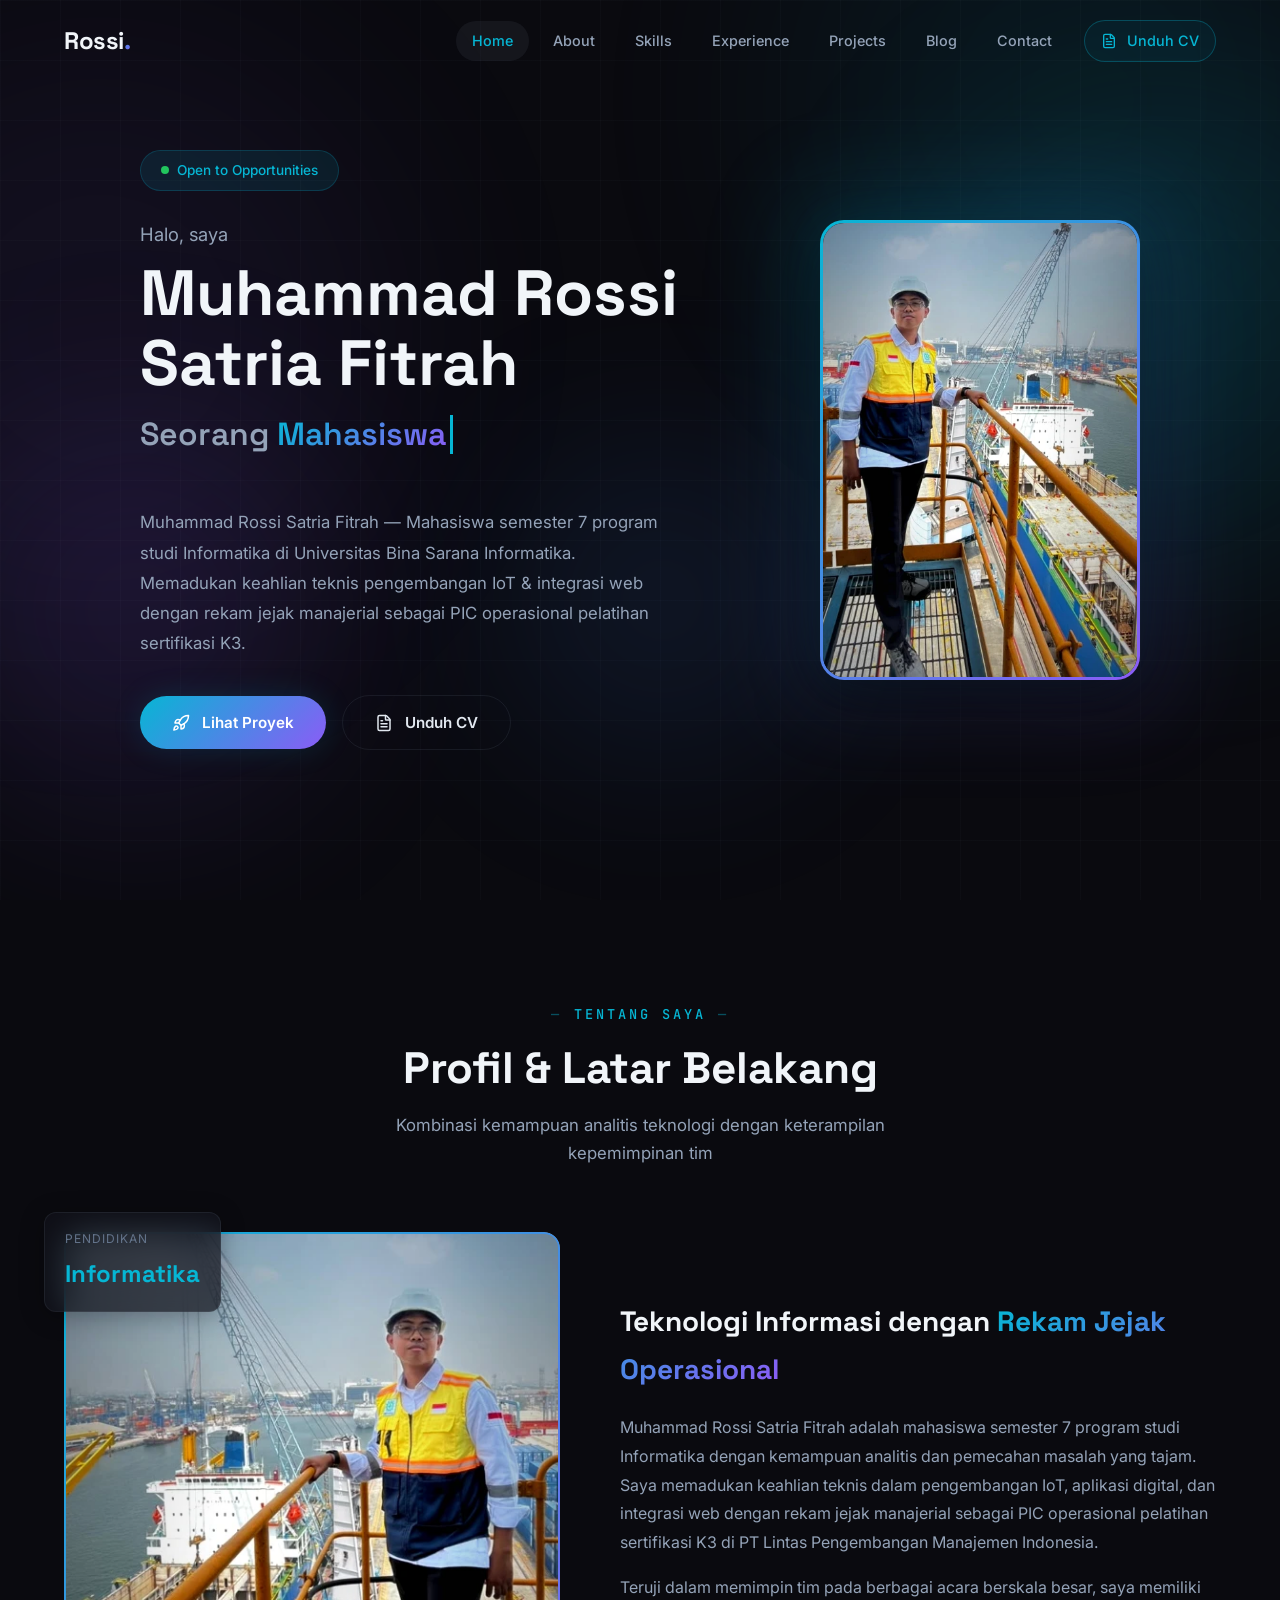
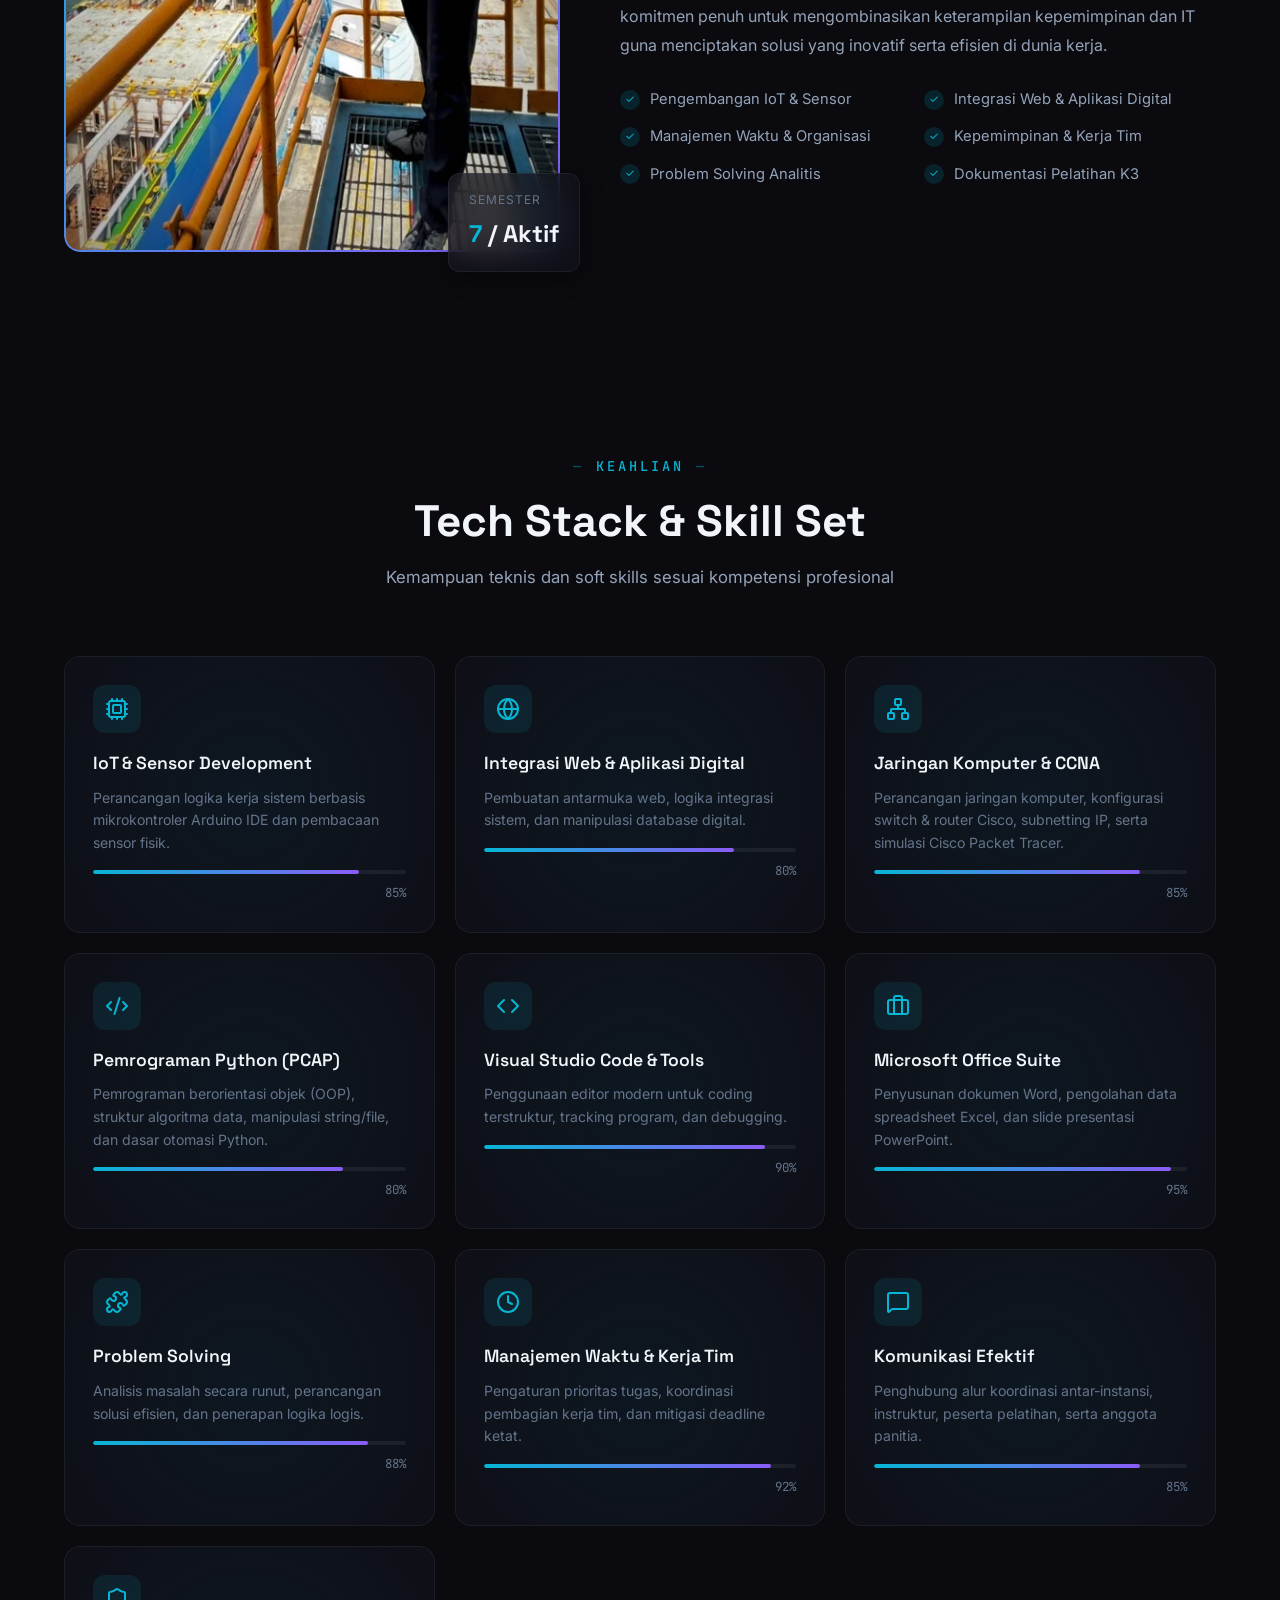
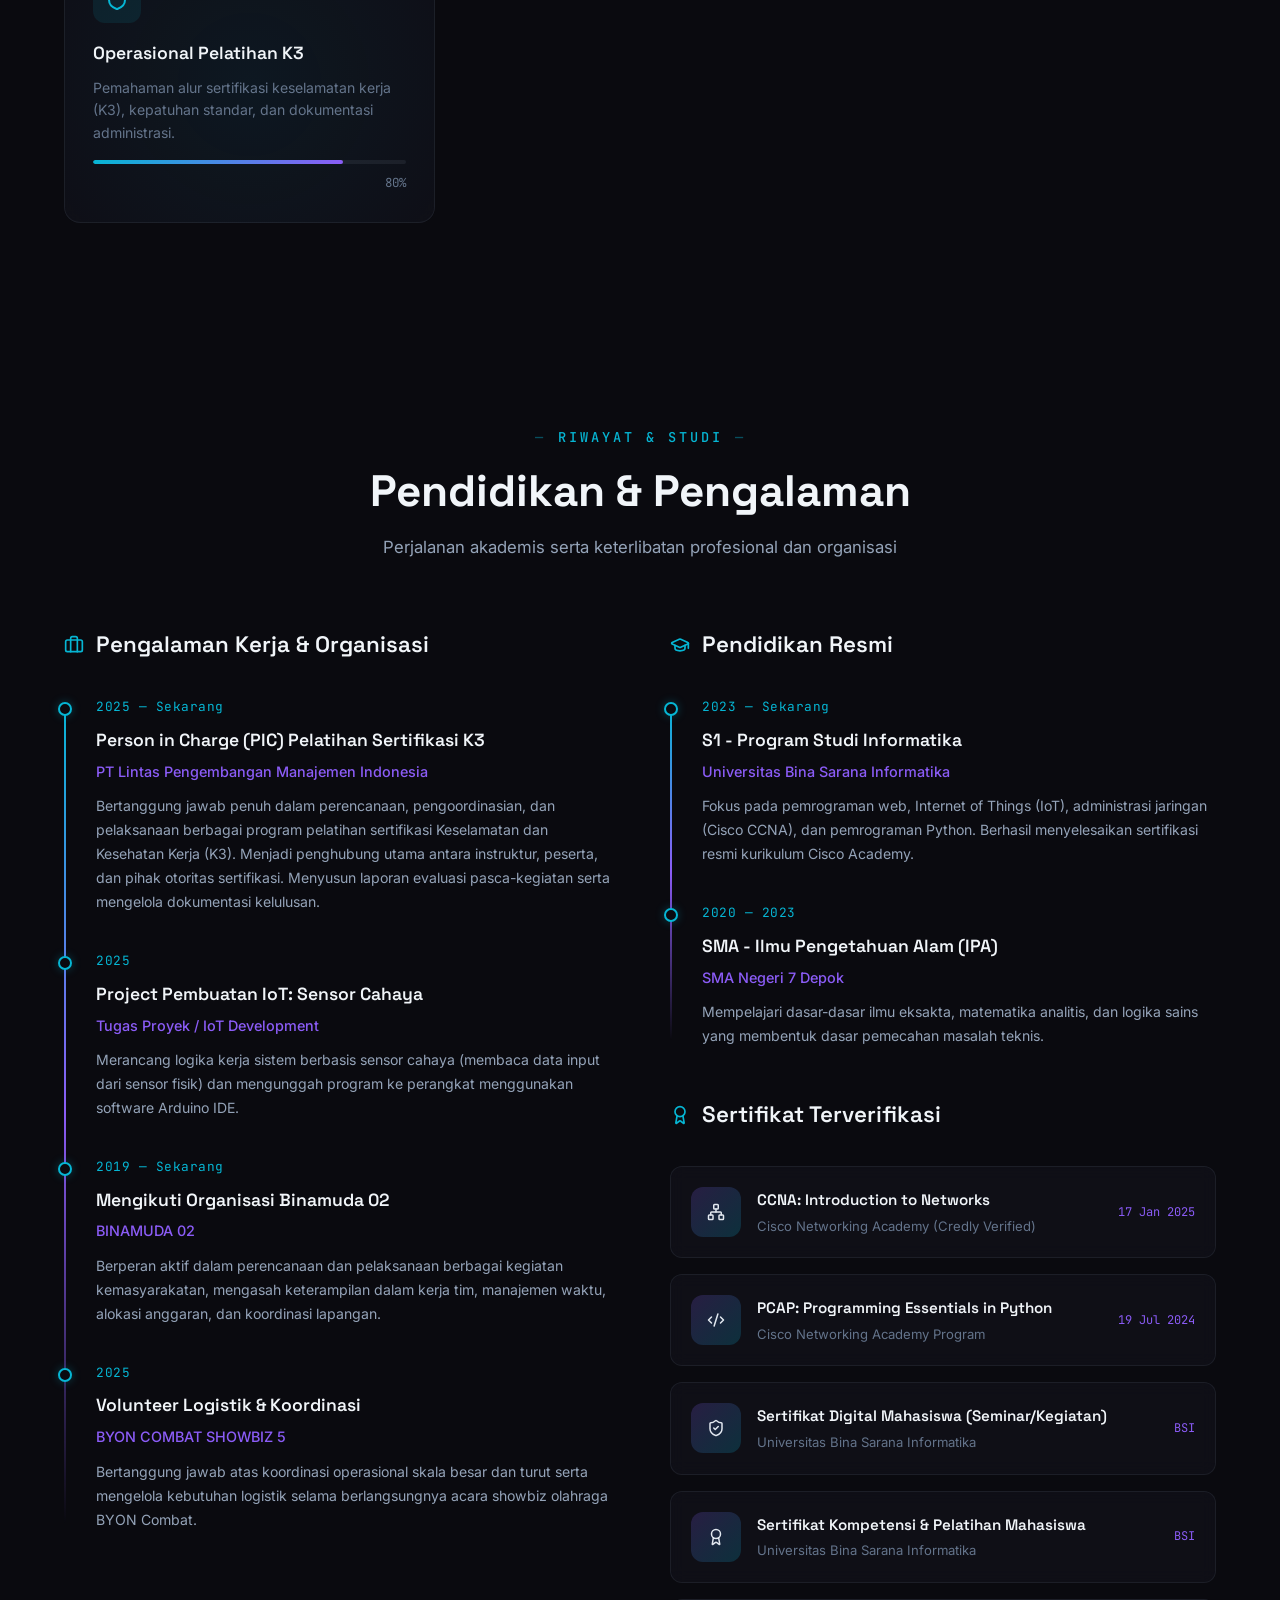
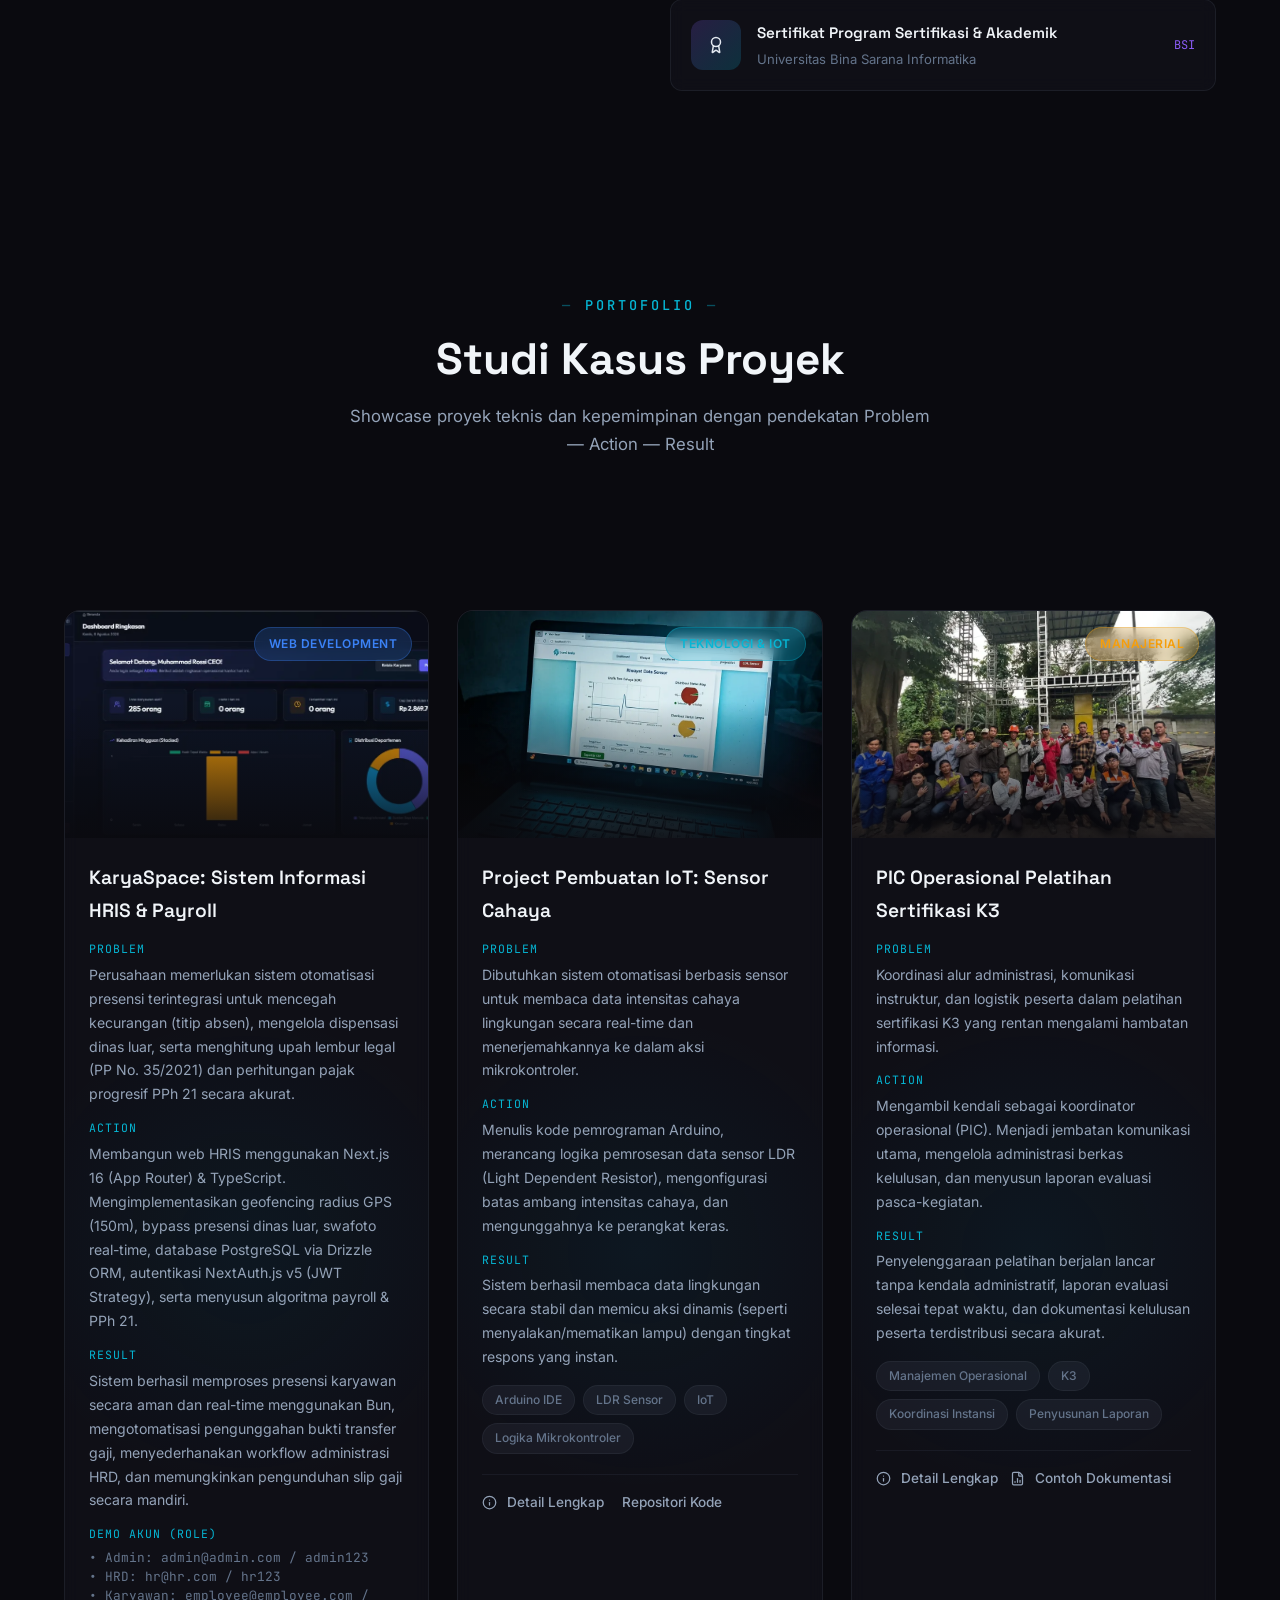
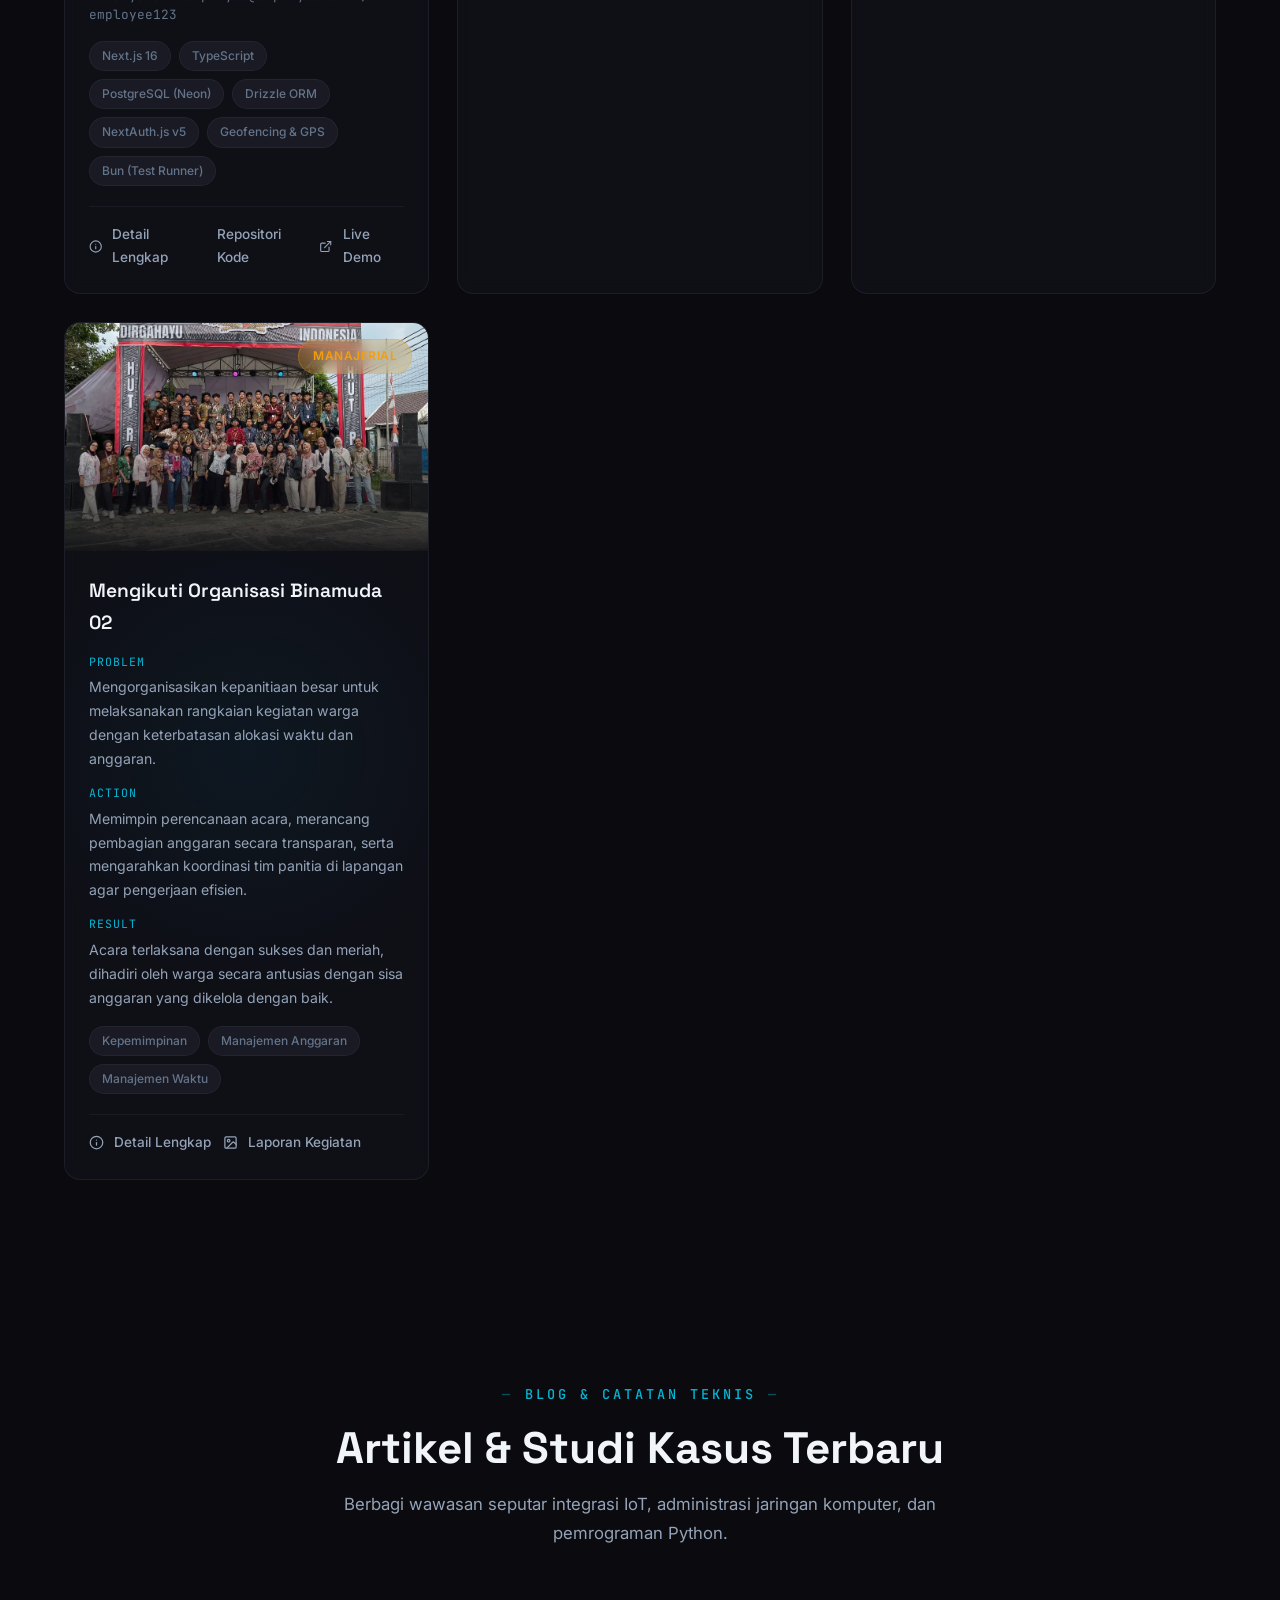
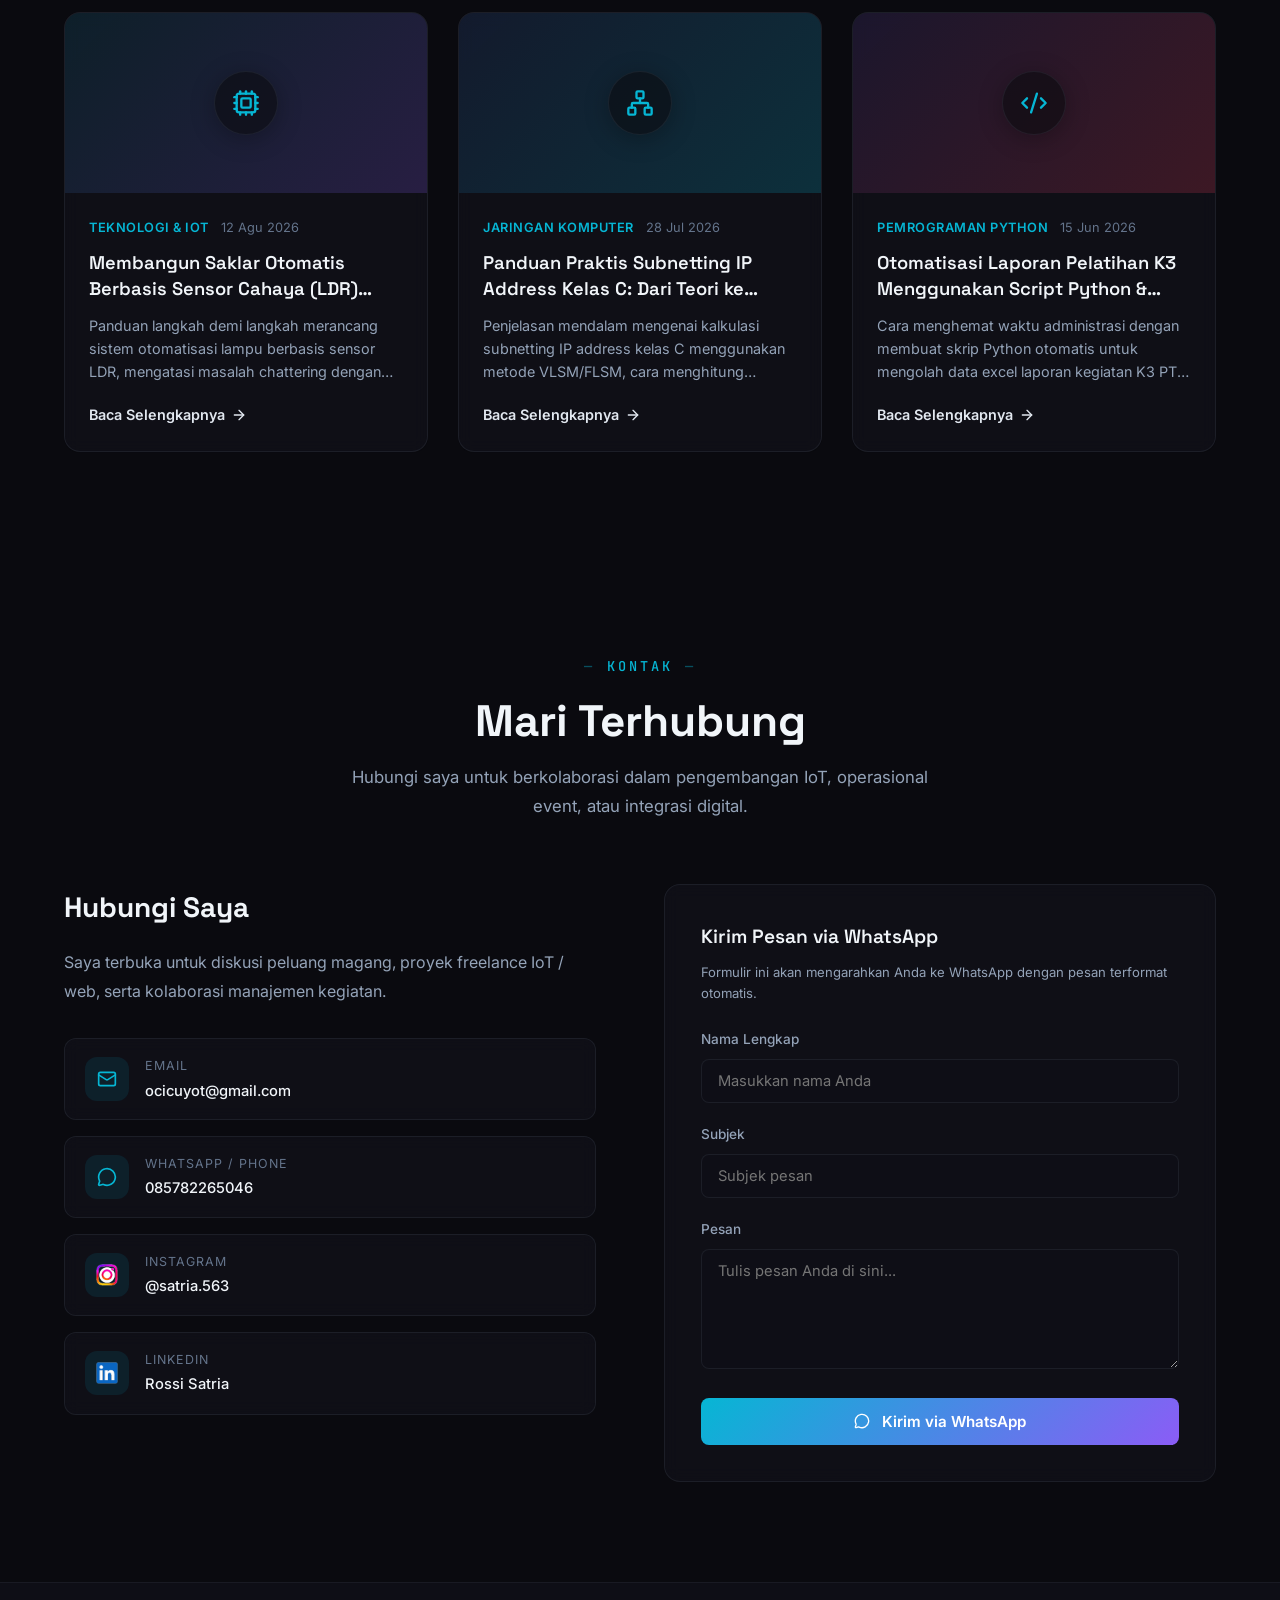
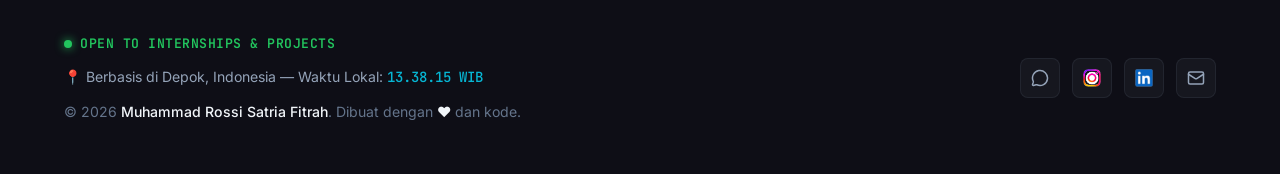
==== index.html @ bca092c4 "Feat: implement interactive certificate modal viewer and blog section" ====
<!DOCTYPE html>
<html lang="id">

<head>
  <meta charset="UTF-8">
  <meta name="viewport" content="width=device-width, initial-scale=1.0">
  <meta name="description"
    content="Website portofolio resmi milik Muhammad Rossi Satria Fitrah. Mahasiswa Informatika, IoT & Full-Stack Web Developer, PIC Pelatihan Sertifikasi K3. Lihat proyek, pengalaman, dan keahlian saya di sini.">
  <meta name="keywords"
    content="Muhammad Rossi Satria Fitrah, Rossi Satria, portfolio, IoT developer, full-stack web developer, informatika, Universitas Bina Sarana Informatika, K3, PT Lintas Pengembangan Manajemen Indonesia, KaryaSpace">
  <meta name="author" content="Muhammad Rossi Satria Fitrah">
  <meta name="robots" content="index, follow">

  <!-- Canonical URL -->
  <link rel="canonical" href="https://rossisatria.id/">

  <!-- Favicon -->
  <link rel="icon" type="image/png" href="assets/images/logos/favicon.png">

  <!-- Open Graph -->
  <meta property="og:title" content="Muhammad Rossi Satria Fitrah | Portofolio — IoT & Web Developer">
  <meta property="og:description" content="Website portofolio resmi milik Muhammad Rossi Satria Fitrah. Mahasiswa Informatika, IoT & Full-Stack Web Developer, PIC Pelatihan Sertifikasi K3.">
  <meta property="og:type" content="website">
  <meta property="og:image" content="https://rossisatria.id/assets/images/profile.webp">
  <meta property="og:url" content="https://rossisatria.id/">
  <meta property="og:locale" content="id_ID">
  <meta property="og:site_name" content="Portofolio Muhammad Rossi Satria Fitrah">

  <!-- Twitter Card -->
  <meta name="twitter:card" content="summary_large_image">
  <meta name="twitter:title" content="Muhammad Rossi Satria Fitrah | Portofolio">
  <meta name="twitter:description" content="Website portofolio resmi milik Muhammad Rossi Satria Fitrah. Mahasiswa Informatika, IoT & Full-Stack Web Developer.">
  <meta name="twitter:image" content="https://rossisatria.id/assets/images/profile.webp">

  <title>Muhammad Rossi Satria Fitrah | Portofolio</title>

  <!-- JSON-LD Structured Data (Schema.org) -->
  <script type="application/ld+json">
  {
    "@context": "https://schema.org",
    "@type": "Person",
    "name": "Muhammad Rossi Satria Fitrah",
    "url": "https://rossisatria.id/",
    "image": "https://rossisatria.id/assets/images/profile.webp",
    "jobTitle": "Informatics Student & IoT Developer",
    "worksFor": {
      "@type": "Organization",
      "name": "PT Lintas Pengembangan Manajemen Indonesia"
    },
    "alumniOf": {
      "@type": "EducationalOrganization",
      "name": "Universitas Bina Sarana Informatika"
    },
    "address": {
      "@type": "PostalAddress",
      "addressLocality": "Depok",
      "addressCountry": "ID"
    },
    "email": "ocicuyot@gmail.com",
    "sameAs": [
      "https://linkedin.com/in/muhammad-rossi-satria-fitrah-6a04492ab",
      "https://instagram.com/satria.563",
      "https://github.com/satria563"
    ]
  }
  </script>

  <!-- Google Fonts (preconnect for faster loading) -->
  <link rel="preconnect" href="https://fonts.googleapis.com">
  <link rel="preconnect" href="https://fonts.gstatic.com" crossorigin>
  <link href="https://fonts.googleapis.com/css2?family=Inter:wght@300;400;500;600;700&family=Space+Grotesk:wght@400;500;600;700&family=JetBrains+Mono:wght@400;500&display=swap" rel="stylesheet">

  <!-- Stylesheet -->
  <link rel="stylesheet" href="css/style.css">
</head>

<body>

  <!-- Skip to Content (Accessibility) -->
  <a href="#about" class="skip-to-content">Langsung ke Konten Utama</a>

  <!-- Background Decorations -->
  <div class="bg-grid"></div>
  <div class="bg-glow bg-glow--cyan"></div>
  <div class="bg-glow bg-glow--violet"></div>

  <!-- ========== NAVBAR ========== -->
  <nav class="navbar" id="navbar">
    <div class="container">
      <a href="#home" class="navbar__logo">Rossi<span>.</span></a>

      <div class="navbar__links">
        <a href="#home" class="navbar__link active">Home</a>
        <a href="#about" class="navbar__link">About</a>
        <a href="#skills" class="navbar__link">Skills</a>
        <a href="#experience" class="navbar__link">Experience</a>
        <a href="#projects" class="navbar__link">Projects</a>
        <a href="#blog" class="navbar__link">Blog</a>
        <a href="#contact" class="navbar__link">Contact</a>
        <a href="assets/docs/CV_RossiSatria.pdf" download class="navbar__link navbar__link--cv"><i
            data-lucide="file-text"></i> Unduh CV</a>
      </div>

      <button class="navbar__hamburger" id="hamburger" aria-label="Toggle menu">
        <span></span>
        <span></span>
        <span></span>
      </button>
    </div>
  </nav>

  <!-- Mobile Overlay -->
  <div class="navbar__mobile-overlay" id="mobile-overlay">
    <div class="navbar__mobile-links">
      <a href="#home" class="navbar__mobile-link active">Home</a>
      <a href="#about" class="navbar__mobile-link">About</a>
      <a href="#skills" class="navbar__mobile-link">Skills</a>
      <a href="#experience" class="navbar__mobile-link">Experience</a>
      <a href="#projects" class="navbar__mobile-link">Projects</a>
      <a href="#blog" class="navbar__mobile-link">Blog</a>
      <a href="#contact" class="navbar__mobile-link">Contact</a>
      <a href="assets/docs/CV_RossiSatria.pdf" download class="navbar__mobile-link navbar__mobile-link--cv"><i
          data-lucide="file-text"></i> Unduh CV</a>
    </div>
  </div>

  <!-- ========== HERO SECTION ========== -->
  <section class="hero section" id="home">
    <div class="hero__bg-orb hero__bg-orb--1"></div>
    <div class="hero__bg-orb hero__bg-orb--2"></div>
    <div class="hero__bg-orb hero__bg-orb--3"></div>

    <div class="container">
      <div class="hero__content">
        <div class="hero__badge">
          <span class="dot"></span>
          Open to Opportunities
        </div>

        <p class="hero__greeting">Halo, saya</p>
        <h1 class="hero__name">Muhammad Rossi Satria Fitrah</h1>

        <div class="hero__title-wrapper">
          Seorang <span class="hero__typing-text"></span><span class="hero__cursor"></span>
        </div>

        <p class="hero__description">
          Muhammad Rossi Satria Fitrah — Mahasiswa semester 7 program studi Informatika di Universitas Bina Sarana Informatika.
          Memadukan keahlian teknis pengembangan IoT & integrasi web dengan rekam jejak manajerial sebagai PIC
          operasional pelatihan sertifikasi K3.
        </p>

        <div class="hero__actions">
          <a href="#projects" class="btn btn--primary" id="btn-view-projects">
            <i data-lucide="rocket" class="btn__icon"></i> Lihat Proyek
          </a>
          <a href="assets/docs/CV_RossiSatria.pdf" download class="btn btn--outline" id="btn-download-cv">
            <i data-lucide="file-text" class="btn__icon"></i> Unduh CV
          </a>
        </div>
      </div>

      <div class="hero__image-wrapper">
        <div class="hero__image-glow"></div>
        <img src="assets/images/profile.webp" alt="Foto Muhammad Rossi Satria Fitrah" class="hero__image"
          loading="eager">
      </div>
    </div>
  </section>

  <!-- ========== ABOUT SECTION ========== -->
  <section class="section" id="about">
    <div class="container">
      <div class="section-header reveal">
        <p class="section-label">Tentang Saya</p>
        <h2 class="section-title">Profil & Latar Belakang</h2>
        <p class="section-subtitle">Kombinasi kemampuan analitis teknologi dengan keterampilan kepemimpinan tim</p>
      </div>

      <div class="about__grid">
        <div class="about__image-container reveal">
          <div class="about__image-frame">
            <img src="assets/images/profile.webp" alt="Muhammad Rossi Satria Fitrah" class="about__image">
          </div>
          <div class="about__floating-card about__floating-card--exp">
            <div class="card-label">Semester</div>
            <div class="card-value"><span>7</span> / Aktif</div>
          </div>
          <div class="about__floating-card about__floating-card--edu">
            <div class="card-label">Pendidikan</div>
            <div class="card-value"><span>Informatika</span></div>
          </div>
        </div>

        <div class="about__text reveal reveal-delay-2">
          <h3>Teknologi Informasi dengan <span class="gradient-text">Rekam Jejak Operasional</span></h3>

          <p>
            Muhammad Rossi Satria Fitrah adalah mahasiswa semester 7 program studi Informatika dengan kemampuan analitis dan pemecahan masalah
            yang tajam. Saya memadukan keahlian teknis dalam pengembangan IoT, aplikasi digital, dan integrasi web
            dengan rekam jejak manajerial sebagai PIC operasional pelatihan sertifikasi K3 di PT Lintas Pengembangan
            Manajemen Indonesia.
          </p>

          <p>
            Teruji dalam memimpin tim pada berbagai acara berskala besar, saya memiliki komitmen penuh untuk
            mengombinasikan keterampilan kepemimpinan dan IT guna menciptakan solusi yang inovatif serta efisien di
            dunia kerja.
          </p>

          <div class="about__highlights">
            <div class="about__highlight-item">
              <span class="check-icon">✓</span> Pengembangan IoT & Sensor
            </div>
            <div class="about__highlight-item">
              <span class="check-icon">✓</span> Integrasi Web & Aplikasi Digital
            </div>
            <div class="about__highlight-item">
              <span class="check-icon">✓</span> Manajemen Waktu & Organisasi
            </div>
            <div class="about__highlight-item">
              <span class="check-icon">✓</span> Kepemimpinan & Kerja Tim
            </div>
            <div class="about__highlight-item">
              <span class="check-icon">✓</span> Problem Solving Analitis
            </div>
            <div class="about__highlight-item">
              <span class="check-icon">✓</span> Dokumentasi Pelatihan K3
            </div>
          </div>
        </div>
      </div>
    </div>
  </section>

  <!-- ========== SKILLS SECTION ========== -->
  <section class="section" id="skills">
    <div class="container">
      <div class="section-header reveal">
        <p class="section-label">Keahlian</p>
        <h2 class="section-title">Tech Stack & Skill Set</h2>
        <p class="section-subtitle">Kemampuan teknis dan soft skills sesuai kompetensi profesional</p>
      </div>

      <div class="skills__grid">
        <!-- Technical Skills -->
        <div class="skill-card reveal">
          <div class="skill-card__icon"><i data-lucide="cpu"></i></div>
          <div class="skill-card__name">IoT & Sensor Development</div>
          <div class="skill-card__description">Perancangan logika kerja sistem berbasis mikrokontroler Arduino IDE dan
            pembacaan sensor fisik.</div>
          <div class="skill-card__bar">
            <div class="skill-card__bar-fill" data-width="85%"></div>
          </div>
          <div class="skill-card__level">85%</div>
        </div>

        <div class="skill-card reveal reveal-delay-1">
          <div class="skill-card__icon"><i data-lucide="globe"></i></div>
          <div class="skill-card__name">Integrasi Web & Aplikasi Digital</div>
          <div class="skill-card__description">Pembuatan antarmuka web, logika integrasi sistem, dan manipulasi database
            digital.</div>
          <div class="skill-card__bar">
            <div class="skill-card__bar-fill" data-width="80%"></div>
          </div>
          <div class="skill-card__level">80%</div>
        </div>

        <div class="skill-card reveal reveal-delay-2">
          <div class="skill-card__icon"><i data-lucide="network"></i></div>
          <div class="skill-card__name">Jaringan Komputer & CCNA</div>
          <div class="skill-card__description">Perancangan jaringan komputer, konfigurasi switch & router Cisco, subnetting IP, serta simulasi Cisco Packet Tracer.</div>
          <div class="skill-card__bar">
            <div class="skill-card__bar-fill" data-width="85%"></div>
          </div>
          <div class="skill-card__level">85%</div>
        </div>

        <div class="skill-card reveal reveal-delay-3">
          <div class="skill-card__icon"><i data-lucide="code-2"></i></div>
          <div class="skill-card__name">Pemrograman Python (PCAP)</div>
          <div class="skill-card__description">Pemrograman berorientasi objek (OOP), struktur algoritma data, manipulasi string/file, dan dasar otomasi Python.</div>
          <div class="skill-card__bar">
            <div class="skill-card__bar-fill" data-width="80%"></div>
          </div>
          <div class="skill-card__level">80%</div>
        </div>

        <div class="skill-card reveal">
          <div class="skill-card__icon"><i data-lucide="code"></i></div>
          <div class="skill-card__name">Visual Studio Code & Tools</div>
          <div class="skill-card__description">Penggunaan editor modern untuk coding terstruktur, tracking program, dan
            debugging.</div>
          <div class="skill-card__bar">
            <div class="skill-card__bar-fill" data-width="90%"></div>
          </div>
          <div class="skill-card__level">90%</div>
        </div>

        <div class="skill-card reveal reveal-delay-1">
          <div class="skill-card__icon"><i data-lucide="briefcase"></i></div>
          <div class="skill-card__name">Microsoft Office Suite</div>
          <div class="skill-card__description">Penyusunan dokumen Word, pengolahan data spreadsheet Excel, dan slide
            presentasi PowerPoint.</div>
          <div class="skill-card__bar">
            <div class="skill-card__bar-fill" data-width="95%"></div>
          </div>
          <div class="skill-card__level">95%</div>
        </div>

        <!-- Soft / Managerial Skills -->
        <div class="skill-card reveal reveal-delay-2">
          <div class="skill-card__icon"><i data-lucide="puzzle"></i></div>
          <div class="skill-card__name">Problem Solving</div>
          <div class="skill-card__description">Analisis masalah secara runut, perancangan solusi efisien, dan penerapan
            logika logis.</div>
          <div class="skill-card__bar">
            <div class="skill-card__bar-fill" data-width="88%"></div>
          </div>
          <div class="skill-card__level">88%</div>
        </div>

        <div class="skill-card reveal reveal-delay-3">
          <div class="skill-card__icon"><i data-lucide="clock"></i></div>
          <div class="skill-card__name">Manajemen Waktu & Kerja Tim</div>
          <div class="skill-card__description">Pengaturan prioritas tugas, koordinasi pembagian kerja tim, dan mitigasi
            deadline ketat.</div>
          <div class="skill-card__bar">
            <div class="skill-card__bar-fill" data-width="92%"></div>
          </div>
          <div class="skill-card__level">92%</div>
        </div>

        <div class="skill-card reveal reveal-delay-4">
          <div class="skill-card__icon"><i data-lucide="message-square"></i></div>
          <div class="skill-card__name">Komunikasi Efektif</div>
          <div class="skill-card__description">Penghubung alur koordinasi antar-instansi, instruktur, peserta pelatihan,
            serta anggota panitia.</div>
          <div class="skill-card__bar">
            <div class="skill-card__bar-fill" data-width="85%"></div>
          </div>
          <div class="skill-card__level">85%</div>
        </div>

        <div class="skill-card reveal reveal-delay-5">
          <div class="skill-card__icon"><i data-lucide="shield"></i></div>
          <div class="skill-card__name">Operasional Pelatihan K3</div>
          <div class="skill-card__description">Pemahaman alur sertifikasi keselamatan kerja (K3), kepatuhan standar, dan
            dokumentasi administrasi.</div>
          <div class="skill-card__bar">
            <div class="skill-card__bar-fill" data-width="80%"></div>
          </div>
          <div class="skill-card__level">80%</div>
        </div>
      </div>
    </div>
  </section>

  <!-- ========== EXPERIENCE & CERTIFICATIONS ========== -->
  <section class="section" id="experience">
    <div class="container">
      <div class="section-header reveal">
        <p class="section-label">Riwayat & Studi</p>
        <h2 class="section-title">Pendidikan & Pengalaman</h2>
        <p class="section-subtitle">Perjalanan akademis serta keterlibatan profesional dan organisasi</p>
      </div>

      <div class="experience__layout">
        <!-- Work Experience Timeline -->
        <div class="reveal">
          <div class="experience__column-title">
            <span class="icon"><i data-lucide="briefcase"></i></span> Pengalaman Kerja & Organisasi
          </div>

          <div class="timeline">
            <div class="timeline__item">
              <div class="timeline__dot"></div>
              <div class="timeline__date">2025 — Sekarang</div>
              <div class="timeline__title">Person in Charge (PIC) Pelatihan Sertifikasi K3</div>
              <div class="timeline__company">PT Lintas Pengembangan Manajemen Indonesia</div>
              <div class="timeline__description">
                Bertanggung jawab penuh dalam perencanaan, pengoordinasian, dan pelaksanaan berbagai program pelatihan
                sertifikasi Keselamatan dan Kesehatan Kerja (K3). Menjadi penghubung utama antara instruktur, peserta,
                dan pihak otoritas sertifikasi. Menyusun laporan evaluasi pasca-kegiatan serta mengelola dokumentasi
                kelulusan.
              </div>
            </div>

            <div class="timeline__item">
              <div class="timeline__dot"></div>
              <div class="timeline__date">2025</div>
              <div class="timeline__title">Project Pembuatan IoT: Sensor Cahaya</div>
              <div class="timeline__company">Tugas Proyek / IoT Development</div>
              <div class="timeline__description">
                Merancang logika kerja sistem berbasis sensor cahaya (membaca data input dari sensor fisik) dan
                mengunggah program ke perangkat menggunakan software Arduino IDE.
              </div>
            </div>

            <div class="timeline__item">
              <div class="timeline__dot"></div>
              <div class="timeline__date">2019 — Sekarang</div>
              <div class="timeline__title">Mengikuti Organisasi Binamuda 02</div>
              <div class="timeline__company">BINAMUDA 02</div>
              <div class="timeline__description">
                Berperan aktif dalam perencanaan dan pelaksanaan berbagai kegiatan kemasyarakatan, mengasah keterampilan
                dalam kerja tim, manajemen waktu, alokasi anggaran, dan koordinasi lapangan.
              </div>
            </div>

            <div class="timeline__item">
              <div class="timeline__dot"></div>
              <div class="timeline__date">2025</div>
              <div class="timeline__title">Volunteer Logistik & Koordinasi</div>
              <div class="timeline__company">BYON COMBAT SHOWBIZ 5</div>
              <div class="timeline__description">
                Bertanggung jawab atas koordinasi operasional skala besar dan turut serta mengelola kebutuhan logistik
                selama berlangsungnya acara showbiz olahraga BYON Combat.
              </div>
            </div>
          </div>
        </div>

        <!-- Education Column -->
        <div class="reveal reveal-delay-2">
          <div class="experience__column-title">
            <span class="icon"><i data-lucide="graduation-cap"></i></span> Pendidikan Resmi
          </div>

          <div class="timeline">
            <div class="timeline__item">
              <div class="timeline__dot"></div>
              <div class="timeline__date">2023 — Sekarang</div>
              <div class="timeline__title">S1 - Program Studi Informatika</div>
              <div class="timeline__company">Universitas Bina Sarana Informatika</div>
              <div class="timeline__description">
                Fokus pada pemrograman web, Internet of Things (IoT), administrasi jaringan (Cisco CCNA), dan pemrograman Python. Berhasil menyelesaikan sertifikasi resmi kurikulum Cisco Academy.
              </div>
            </div>

            <div class="timeline__item">
              <div class="timeline__dot"></div>
              <div class="timeline__date">2020 — 2023</div>
              <div class="timeline__title">SMA - Ilmu Pengetahuan Alam (IPA)</div>
              <div class="timeline__company">SMA Negeri 7 Depok</div>
              <div class="timeline__description">
                Mempelajari dasar-dasar ilmu eksakta, matematika analitis, dan logika sains yang membentuk dasar
                pemecahan masalah teknis.
              </div>
            </div>
          </div>

          <!-- Sertifikat Terverifikasi -->
          <div class="experience__column-title" style="margin-top: 48px;">
            <span class="icon"><i data-lucide="award"></i></span> Sertifikat Terverifikasi
          </div>

          <div class="cert-grid">
            <a href="#" class="cert-card" data-cert="ccna">
              <div class="cert-card__badge">
                <i data-lucide="network"></i>
              </div>
              <div class="cert-card__info">
                <div class="cert-card__name">CCNA: Introduction to Networks</div>
                <div class="cert-card__issuer">Cisco Networking Academy (Credly Verified)</div>
              </div>
              <div class="cert-card__date">17 Jan 2025</div>
            </a>

            <a href="#" class="cert-card" data-cert="python">
              <div class="cert-card__badge">
                <i data-lucide="code-2"></i>
              </div>
              <div class="cert-card__info">
                <div class="cert-card__name">PCAP: Programming Essentials in Python</div>
                <div class="cert-card__issuer">Cisco Networking Academy Program</div>
              </div>
              <div class="cert-card__date">19 Jul 2024</div>
            </a>

            <a href="#" class="cert-card" data-cert="seminar">
              <div class="cert-card__badge">
                <i data-lucide="shield-check"></i>
              </div>
              <div class="cert-card__info">
                <div class="cert-card__name">Sertifikat Digital Mahasiswa (Seminar/Kegiatan)</div>
                <div class="cert-card__issuer">Universitas Bina Sarana Informatika</div>
              </div>
              <div class="cert-card__date">BSI</div>
            </a>

            <a href="#" class="cert-card" data-cert="kompetensi">
              <div class="cert-card__badge">
                <i data-lucide="award"></i>
              </div>
              <div class="cert-card__info">
                <div class="cert-card__name">Sertifikat Kompetensi & Pelatihan Mahasiswa</div>
                <div class="cert-card__issuer">Universitas Bina Sarana Informatika</div>
              </div>
              <div class="cert-card__date">BSI</div>
            </a>

            <a href="#" class="cert-card" data-cert="akademik">
              <div class="cert-card__badge">
                <i data-lucide="award"></i>
              </div>
              <div class="cert-card__info">
                <div class="cert-card__name">Sertifikat Program Sertifikasi & Akademik</div>
                <div class="cert-card__issuer">Universitas Bina Sarana Informatika</div>
              </div>
              <div class="cert-card__date">BSI</div>
            </a>
          </div>
        </div>
      </div>
    </div>
  </section>

  <!-- ========== PROJECTS SECTION ========== -->
  <section class="section" id="projects">
    <div class="container">
      <div class="section-header reveal">
        <p class="section-label">Portofolio</p>
        <h2 class="section-title">Studi Kasus Proyek</h2>
        <p class="section-subtitle">Showcase proyek teknis dan kepemimpinan dengan pendekatan Problem — Action — Result
        </p>
      </div>

      <!-- Filter Buttons -->
      <div class="projects__filters reveal">
        <button class="projects__filter-btn active" data-filter="all" id="filter-all">Semua</button>
        <button class="projects__filter-btn" data-filter="tech" id="filter-tech">Teknologi & IoT</button>
        <button class="projects__filter-btn" data-filter="managerial" id="filter-managerial">Manajerial & Acara</button>
      </div>

      <!-- Project Cards -->
      <div class="projects__grid">

        <!-- Project 1: KaryaSpace HRIS & Payroll -->
        <div class="project-card reveal" data-category="tech" data-project="karyaspace">
          <div class="project-card__image-wrapper">
            <img src="assets/images/projects/project-karyaspace.webp" alt="KaryaSpace HRIS & Payroll System"
              class="project-card__image" loading="lazy">
            <div class="project-card__overlay"></div>
            <span class="project-card__category-badge project-card__category-badge--webdev">Web Development</span>
          </div>
          <div class="project-card__body">
            <h3 class="project-card__title">KaryaSpace: Sistem Informasi HRIS & Payroll</h3>

            <div class="project-card__section-label">Problem</div>
            <p class="project-card__text">
              Perusahaan memerlukan sistem otomatisasi presensi terintegrasi untuk mencegah kecurangan (titip absen),
              mengelola dispensasi dinas luar, serta menghitung upah lembur legal (PP No. 35/2021) dan perhitungan pajak
              progresif PPh 21 secara akurat.
            </p>

            <div class="project-card__section-label">Action</div>
            <p class="project-card__text">
              Membangun web HRIS menggunakan Next.js 16 (App Router) & TypeScript. Mengimplementasikan geofencing radius
              GPS (150m), bypass presensi dinas luar, swafoto real-time, database PostgreSQL via Drizzle ORM,
              autentikasi NextAuth.js v5 (JWT Strategy), serta menyusun algoritma payroll & PPh 21.
            </p>

            <div class="project-card__section-label">Result</div>
            <p class="project-card__text">
              Sistem berhasil memproses presensi karyawan secara aman dan real-time menggunakan Bun, mengotomatisasi
              pengunggahan bukti transfer gaji, menyederhanakan workflow administrasi HRD, dan memungkinkan pengunduhan
              slip gaji secara mandiri.
            </p>

            <div class="project-card__section-label">Demo Akun (Role)</div>
            <p class="project-card__text"
              style="font-size: 0.8rem; font-family: var(--font-mono); color: var(--text-muted); line-height: 1.5; margin-top: 4px;">
              • Admin: admin@admin.com / admin123<br>
              • HRD: hr@hr.com / hr123<br>
              • Karyawan: employee@employee.com / employee123
            </p>

            <div class="project-card__tags">
              <span class="project-card__tag">Next.js 16</span>
              <span class="project-card__tag">TypeScript</span>
              <span class="project-card__tag">PostgreSQL (Neon)</span>
              <span class="project-card__tag">Drizzle ORM</span>
              <span class="project-card__tag">NextAuth.js v5</span>
              <span class="project-card__tag">Geofencing & GPS</span>
              <span class="project-card__tag">Bun (Test Runner)</span>
            </div>

            <div class="project-card__links">
              <a href="#" class="project-card__link project-card__link--detail" data-project="karyaspace">
                <i data-lucide="info"></i> Detail Lengkap
              </a>
              <a href="https://github.com/satria563/PENGAJIAN-KARYA-SPACE" target="_blank" rel="noopener" class="project-card__link">
                <i data-lucide="github"></i> Repositori Kode
              </a>
              <a href="https://karyaspace.vercel.app" target="_blank" rel="noopener" class="project-card__link">
                <i data-lucide="external-link"></i> Live Demo
              </a>
            </div>
          </div>
        </div>

        <!-- Project 2: IoT Sensor Cahaya -->
        <div class="project-card reveal reveal-delay-1" data-category="tech" data-project="iot">
          <div class="project-card__image-wrapper">
            <img src="assets/images/projects/project-iot.webp" alt="Project IoT Sensor Cahaya" class="project-card__image"
              loading="lazy">
            <div class="project-card__overlay"></div>
            <span class="project-card__category-badge project-card__category-badge--networking">Teknologi & IoT</span>
          </div>
          <div class="project-card__body">
            <h3 class="project-card__title">Project Pembuatan IoT: Sensor Cahaya</h3>

            <div class="project-card__section-label">Problem</div>
            <p class="project-card__text">
              Dibutuhkan sistem otomatisasi berbasis sensor untuk membaca data intensitas cahaya lingkungan secara
              real-time dan menerjemahkannya ke dalam aksi mikrokontroler.
            </p>

            <div class="project-card__section-label">Action</div>
            <p class="project-card__text">
              Menulis kode pemrograman Arduino, merancang logika pemrosesan data sensor LDR (Light Dependent Resistor),
              mengonfigurasi batas ambang intensitas cahaya, dan mengunggahnya ke perangkat keras.
            </p>

            <div class="project-card__section-label">Result</div>
            <p class="project-card__text">
              Sistem berhasil membaca data lingkungan secara stabil dan memicu aksi dinamis (seperti
              menyalakan/mematikan lampu) dengan tingkat respons yang instan.
            </p>

            <div class="project-card__tags">
              <span class="project-card__tag">Arduino IDE</span>
              <span class="project-card__tag">LDR Sensor</span>
              <span class="project-card__tag">IoT</span>
              <span class="project-card__tag">Logika Mikrokontroler</span>
            </div>

            <div class="project-card__links">
              <a href="#" class="project-card__link project-card__link--detail" data-project="iot">
                <i data-lucide="info"></i> Detail Lengkap
              </a>
              <a href="https://github.com/satria563/iot-ldr-sensor" target="_blank" rel="noopener" class="project-card__link">
                <i data-lucide="github"></i> Repositori Kode
              </a>
            </div>
          </div>
        </div>

        <!-- Project 3: PIC Sertifikasi K3 -->
        <div class="project-card reveal reveal-delay-2" data-category="managerial" data-project="k3">
          <div class="project-card__image-wrapper">
            <img src="assets/images/k3/k3-group-structure.webp" alt="PIC Pelatihan K3" class="project-card__image"
              loading="lazy">
            <div class="project-card__overlay"></div>
            <span class="project-card__category-badge project-card__category-badge--managerial">Manajerial</span>
          </div>
          <div class="project-card__body">
            <h3 class="project-card__title">PIC Operasional Pelatihan Sertifikasi K3</h3>

            <div class="project-card__section-label">Problem</div>
            <p class="project-card__text">
              Koordinasi alur administrasi, komunikasi instruktur, dan logistik peserta dalam pelatihan sertifikasi K3
              yang rentan mengalami hambatan informasi.
            </p>

            <div class="project-card__section-label">Action</div>
            <p class="project-card__text">
              Mengambil kendali sebagai koordinator operasional (PIC). Menjadi jembatan komunikasi utama, mengelola
              administrasi berkas kelulusan, dan menyusun laporan evaluasi pasca-kegiatan.
            </p>

            <div class="project-card__section-label">Result</div>
            <p class="project-card__text">
              Penyelenggaraan pelatihan berjalan lancar tanpa kendala administratif, laporan evaluasi selesai tepat
              waktu, dan dokumentasi kelulusan peserta terdistribusi secara akurat.
            </p>

            <div class="project-card__tags">
              <span class="project-card__tag">Manajemen Operasional</span>
              <span class="project-card__tag">K3</span>
              <span class="project-card__tag">Koordinasi Instansi</span>
              <span class="project-card__tag">Penyusunan Laporan</span>
            </div>

            <div class="project-card__links">
              <a href="#" class="project-card__link project-card__link--detail" data-project="k3">
                <i data-lucide="info"></i> Detail Lengkap
              </a>
              <a href="#" class="project-card__link project-card__link--detail" data-project="k3">
                <i data-lucide="file-bar-chart-2"></i> Contoh Dokumentasi
              </a>
            </div>
          </div>
        </div>

        <!-- Project 4: Mengikuti organisasi Binamuda 02 -->
        <div class="project-card reveal reveal-delay-3" data-category="managerial" data-project="binamuda">
          <div class="project-card__image-wrapper">
            <img src="assets/images/binamuda/binamuda-large-group.webp" alt="Mengikuti Organisasi Binamuda 02" class="project-card__image"
              loading="lazy">
            <div class="project-card__overlay"></div>
            <span class="project-card__category-badge project-card__category-badge--managerial">Manajerial</span>
          </div>
          <div class="project-card__body">
            <h3 class="project-card__title">Mengikuti Organisasi Binamuda 02</h3>

            <div class="project-card__section-label">Problem</div>
            <p class="project-card__text">
              Mengorganisasikan kepanitiaan besar untuk melaksanakan rangkaian kegiatan warga dengan keterbatasan
              alokasi waktu dan anggaran.
            </p>

            <div class="project-card__section-label">Action</div>
            <p class="project-card__text">
              Memimpin perencanaan acara, merancang pembagian anggaran secara transparan, serta mengarahkan koordinasi
              tim panitia di lapangan agar pengerjaan efisien.
            </p>

            <div class="project-card__section-label">Result</div>
            <p class="project-card__text">
              Acara terlaksana dengan sukses dan meriah, dihadiri oleh warga secara antusias dengan sisa anggaran yang
              dikelola dengan baik.
            </p>

            <div class="project-card__tags">
              <span class="project-card__tag">Kepemimpinan</span>
              <span class="project-card__tag">Manajemen Anggaran</span>
              <span class="project-card__tag">Manajemen Waktu</span>
            </div>

            <div class="project-card__links">
              <a href="#" class="project-card__link project-card__link--detail" data-project="binamuda">
                <i data-lucide="info"></i> Detail Lengkap
              </a>
              <a href="#" class="project-card__link project-card__link--detail" data-project="binamuda">
                <i data-lucide="image"></i> Laporan Kegiatan
              </a>
            </div>
          </div>
        </div>

      </div>
    </div>
  </section>

  <!-- ========== BLOG SECTION ========== -->
  <section class="section" id="blog">
    <div class="container">
      <div class="section-header reveal">
        <p class="section-label">Blog & Catatan Teknis</p>
        <h2 class="section-title">Artikel & Studi Kasus Terbaru</h2>
        <p class="section-subtitle">Berbagi wawasan seputar integrasi IoT, administrasi jaringan komputer, dan pemrograman Python.</p>
      </div>

      <div class="blog__grid">
        <!-- Blog 1: LDR Sensor -->
        <article class="blog-card reveal" data-blog="ldr-sensor">
          <div class="blog-card__image-wrapper blog-card__image-wrapper--iot">
            <div class="blog-card__icon"><i data-lucide="cpu"></i></div>
          </div>
          <div class="blog-card__body">
            <div class="blog-card__meta">
              <span class="blog-card__category">Teknologi & IoT</span>
              <span class="blog-card__date">12 Agu 2026</span>
            </div>
            <h3 class="blog-card__title">Membangun Saklar Otomatis Berbasis Sensor Cahaya (LDR) Menggunakan Arduino IDE</h3>
            <p class="blog-card__excerpt">
              Panduan langkah demi langkah merancang sistem otomatisasi lampu berbasis sensor LDR, mengatasi masalah chattering dengan algoritma hysteresis, dan implementasi debouncing di Arduino IDE.
            </p>
            <a href="#" class="blog-card__link" data-blog="ldr-sensor">
              Baca Selengkapnya <i data-lucide="arrow-right"></i>
            </a>
          </div>
        </article>

        <!-- Blog 2: Subnetting -->
        <article class="blog-card reveal reveal-delay-1" data-blog="subnetting-ccna">
          <div class="blog-card__image-wrapper blog-card__image-wrapper--network">
            <div class="blog-card__icon"><i data-lucide="network"></i></div>
          </div>
          <div class="blog-card__body">
            <div class="blog-card__meta">
              <span class="blog-card__category">Jaringan Komputer</span>
              <span class="blog-card__date">28 Jul 2026</span>
            </div>
            <h3 class="blog-card__title">Panduan Praktis Subnetting IP Address Kelas C: Dari Teori ke Cisco Packet Tracer</h3>
            <p class="blog-card__excerpt">
              Penjelasan mendalam mengenai kalkulasi subnetting IP address kelas C menggunakan metode VLSM/FLSM, cara menghitung Network ID dan Host range, serta simulasinya pada switch & router Cisco.
            </p>
            <a href="#" class="blog-card__link" data-blog="subnetting-ccna">
              Baca Selengkapnya <i data-lucide="arrow-right"></i>
            </a>
          </div>
        </article>

        <!-- Blog 3: Python Automation -->
        <article class="blog-card reveal reveal-delay-2" data-blog="python-automation">
          <div class="blog-card__image-wrapper blog-card__image-wrapper--python">
            <div class="blog-card__icon"><i data-lucide="code-2"></i></div>
          </div>
          <div class="blog-card__body">
            <div class="blog-card__meta">
              <span class="blog-card__category">Pemrograman Python</span>
              <span class="blog-card__date">15 Jun 2026</span>
            </div>
            <h3 class="blog-card__title">Otomatisasi Laporan Pelatihan K3 Menggunakan Script Python & OpenPyXL</h3>
            <p class="blog-card__excerpt">
              Cara menghemat waktu administrasi dengan membuat skrip Python otomatis untuk mengolah data excel laporan kegiatan K3 PT LPMI, memformat sel, dan mencetak laporan PDF siap pakai.
            </p>
            <a href="#" class="blog-card__link" data-blog="python-automation">
              Baca Selengkapnya <i data-lucide="arrow-right"></i>
            </a>
          </div>
        </article>
      </div>
    </div>
  </section>

  <!-- ========== CONTACT SECTION ========== -->
  <section class="section" id="contact">
    <div class="container">
      <div class="section-header reveal">
        <p class="section-label">Kontak</p>
        <h2 class="section-title">Mari Terhubung</h2>
        <p class="section-subtitle">Hubungi saya untuk berkolaborasi dalam pengembangan IoT, operasional event, atau
          integrasi digital.</p>
      </div>

      <div class="contact__grid">
        <div class="contact__info reveal">
          <h3>Hubungi Saya</h3>
          <p>
            Saya terbuka untuk diskusi peluang magang, proyek freelance IoT / web, serta kolaborasi manajemen kegiatan.
          </p>

          <div class="contact__channels">
            <a href="mailto:ocicuyot@gmail.com" class="contact__channel" id="contact-email">
              <div class="contact__channel-icon"><i data-lucide="mail"></i></div>
              <div>
                <div class="contact__channel-label">Email</div>
                <div class="contact__channel-value">ocicuyot@gmail.com</div>
              </div>
            </a>

            <a href="https://wa.me/6285782265046" target="_blank" rel="noopener" class="contact__channel"
              id="contact-whatsapp">
              <div class="contact__channel-icon"><i data-lucide="message-circle"></i></div>
              <div>
                <div class="contact__channel-label">WhatsApp / Phone</div>
                <div class="contact__channel-value">085782265046</div>
              </div>
            </a>

            <a href="https://instagram.com/satria.563" target="_blank" rel="noopener" class="contact__channel"
              id="contact-instagram">
              <div class="contact__channel-icon"><img src="assets/images/logos/logo-instagram.png" alt="Instagram"
                  class="contact__channel-logo"></div>
              <div>
                <div class="contact__channel-label">Instagram</div>
                <div class="contact__channel-value">@satria.563</div>
              </div>
            </a>

            <a href="https://linkedin.com/in/muhammad-rossi-satria-fitrah-6a04492ab" target="_blank" rel="noopener"
              class="contact__channel" id="contact-linkedin">
              <div class="contact__channel-icon"><img src="assets/images/logos/logo-linkedin.png" alt="LinkedIn"
                  class="contact__channel-logo"></div>
              <div>
                <div class="contact__channel-label">LinkedIn</div>
                <div class="contact__channel-value">Rossi Satria</div>
              </div>
            </a>
          </div>
        </div>

        <form class="contact__form reveal reveal-delay-2" id="contact-form">
          <div class="contact__form-title">Kirim Pesan via WhatsApp</div>
          <p class="contact__form-subtitle">Formulir ini akan mengarahkan Anda ke WhatsApp dengan pesan terformat otomatis.</p>

          <div class="form-group">
            <label for="contact-name">Nama Lengkap</label>
            <input type="text" id="contact-name" name="name" placeholder="Masukkan nama Anda" required>
          </div>

          <div class="form-group">
            <label for="contact-subject">Subjek</label>
            <input type="text" id="contact-subject" name="subject" placeholder="Subjek pesan">
          </div>

          <div class="form-group">
            <label for="contact-message">Pesan</label>
            <textarea id="contact-message" name="message" placeholder="Tulis pesan Anda di sini..." required></textarea>
          </div>

          <!-- Honeypot Field for Spam Prevention (Hidden from real users) -->
          <div class="form-group-hp" style="display: none !important;" aria-hidden="true">
            <label for="contact-hp">Jangan isi kolom ini jika Anda manusia</label>
            <input type="text" id="contact-hp" name="contact-hp" autocomplete="off" tabindex="-1">
          </div>

          <button type="submit" class="form-submit" id="btn-send-message">
            <i data-lucide="message-circle"></i> Kirim via WhatsApp
          </button>
        </form>
      </div>
    </div>
  </section>

  <!-- ========== FOOTER ========== -->
  <footer class="footer">
    <div class="container">
      <div class="footer__info">
        <div class="footer__status">
          <span class="status-pulse"></span> Open to Internships & Projects
        </div>
        <div class="footer__location">
          📍 Berbasis di Depok, Indonesia — Waktu Lokal: <span id="footer-local-time">00:00:00 WIB</span>
        </div>
        <p class="footer__text">
          © 2026 <span>Muhammad Rossi Satria Fitrah</span>. Dibuat dengan <span class="heart-pulse">❤️</span> dan kode.
        </p>
      </div>

      <div class="footer__socials">
        <a href="https://wa.me/6285782265046" target="_blank" rel="noopener" class="footer__social-link footer__social-link--whatsapp"
          aria-label="WhatsApp" id="footer-whatsapp"><i data-lucide="message-circle"></i></a>
        <a href="https://instagram.com/satria.563" target="_blank" rel="noopener" class="footer__social-link footer__social-link--instagram"
          aria-label="Instagram" id="footer-instagram"><img src="assets/images/logos/logo-instagram.png" alt="Instagram"
            class="footer__social-logo"></a>
        <a href="https://linkedin.com/in/muhammad-rossi-satria-fitrah-6a04492ab" target="_blank" rel="noopener"
          class="footer__social-link footer__social-link--linkedin" aria-label="LinkedIn" id="footer-linkedin"><img
            src="assets/images/logos/logo-linkedin.png" alt="LinkedIn" class="footer__social-logo"></a>
        <a href="mailto:ocicuyot@gmail.com" class="footer__social-link footer__social-link--email" aria-label="Email" id="footer-email"><i
            data-lucide="mail"></i></a>
      </div>
    </div>
  </footer>

  <!-- ========== PROJECT MODAL ========== -->
  <div class="modal" id="project-modal" aria-hidden="true">
    <div class="modal__overlay" id="modal-overlay"></div>
    <div class="modal__container" role="dialog" aria-modal="true" aria-labelledby="modal-title">
      <button class="modal__close" id="modal-close" aria-label="Tutup modal">
        <i data-lucide="x"></i>
      </button>
      
      <div class="modal__content">
        <!-- Gallery Slider -->
        <div class="modal__gallery" id="modal-gallery-container">
          <div class="modal__slides" id="modal-slides">
            <!-- Slide images will be injected here -->
          </div>
          <button class="modal__nav modal__nav--prev" id="modal-prev" aria-label="Gambar sebelumnya">
            <i data-lucide="chevron-left"></i>
          </button>
          <button class="modal__nav modal__nav--next" id="modal-next" aria-label="Gambar berikutnya">
            <i data-lucide="chevron-right"></i>
          </button>
          <div class="modal__dots" id="modal-dots">
            <!-- Slide dots will be injected here -->
          </div>
        </div>

        <div class="modal__body">
          <div class="modal__header">
            <span class="modal__badge" id="modal-badge">Kategori</span>
            <h2 class="modal__title" id="modal-title">Judul Proyek</h2>
          </div>

          <div class="modal__grid">
            <div class="modal__main">
              <div class="modal__section">
                <h3 class="modal__section-title"><i data-lucide="help-circle"></i> Masalah (Problem)</h3>
                <p id="modal-problem">Deskripsi masalah...</p>
              </div>

              <div class="modal__section">
                <h3 class="modal__section-title"><i data-lucide="play-circle"></i> Tindakan (Action)</h3>
                <p id="modal-action">Deskripsi tindakan...</p>
              </div>

              <div class="modal__section">
                <h3 class="modal__section-title"><i data-lucide="check-circle-2"></i> Hasil (Result)</h3>
                <p id="modal-result">Deskripsi hasil...</p>
              </div>

              <div class="modal__section">
                <h3 class="modal__section-title"><i data-lucide="zap"></i> Tantangan Terbesar & Solusi</h3>
                <div class="modal__challenge-box">
                  <p style="margin-bottom: 8px;"><strong>Tantangan:</strong> <span id="modal-challenge">Deskripsi tantangan...</span></p>
                  <p><strong>Solusi:</strong> <span id="modal-solution">Deskripsi solusi...</span></p>
                </div>
              </div>
            </div>

            <div class="modal__side">
              <div class="modal__section">
                <h3 class="modal__section-title"><i data-lucide="cpu"></i> Teknologi</h3>
                <div class="modal__tags" id="modal-tags">
                  <!-- Tags will be injected here -->
                </div>
              </div>

              <div class="modal__section modal__section--links">
                <h3 class="modal__section-title"><i data-lucide="link"></i> Tautan</h3>
                <div class="modal__links">
                  <a href="#" target="_blank" rel="noopener" class="btn btn--primary btn--sm" id="modal-link-demo">
                    <i data-lucide="external-link"></i> Live Demo
                  </a>
                  <a href="#" target="_blank" rel="noopener" class="btn btn--outline btn--sm" id="modal-link-github">
                    <i data-lucide="github"></i> Repositori Kode
                  </a>
                </div>
              </div>
            </div>
          </div>
        </div>
      </div>
    </div>
  </div>

  <!-- ========== CERTIFICATE MODAL ========== -->
  <div class="modal" id="cert-modal" aria-hidden="true">
    <div class="modal__overlay" id="cert-modal-overlay"></div>
    <div class="modal__container" role="dialog" aria-modal="true" aria-labelledby="cert-modal-title">
      <button class="modal__close" id="cert-modal-close" aria-label="Tutup modal">
        <i data-lucide="x"></i>
      </button>
      
      <div class="modal__content">
        <!-- Visual Mockup of Digital Certificate -->
        <div class="modal__cert-sheet-container">
          <div class="modal__cert-sheet">
            <div class="modal__cert-sheet-inner">
              <div class="modal__cert-badge"><i data-lucide="award"></i></div>
              <h3 class="modal__cert-sheet-title" id="cert-sheet-title">Nama Sertifikat</h3>
              <p class="modal__cert-sheet-subtitle">Diberikan Kepada</p>
              <h4 class="modal__cert-sheet-name">Muhammad Rossi Satria Fitrah</h4>
              <p class="modal__cert-sheet-desc" id="cert-sheet-desc">Deskripsi kompetensi...</p>
              <div class="modal__cert-sheet-footer">
                <div>
                  <span class="label">Penerbit</span>
                  <span class="value" id="cert-sheet-issuer">Penerbit</span>
                </div>
                <div>
                  <span class="label">Tanggal Terbit</span>
                  <span class="value" id="cert-sheet-date">Tanggal</span>
                </div>
              </div>
              <div class="modal__cert-verified">
                <i data-lucide="shield-check"></i> Kredensial Terverifikasi Resmi
              </div>
            </div>
          </div>
        </div>

        <div class="modal__body">
          <div class="modal__header">
            <span class="modal__badge" id="cert-modal-badge">Sertifikasi</span>
            <h2 class="modal__title" id="cert-modal-title">Nama Sertifikat</h2>
          </div>

          <div class="modal__grid">
            <div class="modal__main">
              <div class="modal__section">
                <h3 class="modal__section-title"><i data-lucide="info"></i> Detail Kredensial</h3>
                <p id="cert-modal-desc">Deskripsi lengkap mengenai sertifikasi...</p>
              </div>

              <div class="modal__section">
                <h3 class="modal__section-title"><i data-lucide="check-square"></i> Kompetensi yang Divalidasi</h3>
                <ul class="modal__list" id="cert-modal-skills">
                  <!-- Skills list will be injected here -->
                </ul>
              </div>
            </div>

            <div class="modal__side">
              <div class="modal__section">
                <h3 class="modal__section-title"><i data-lucide="calendar"></i> Informasi Kredensial</h3>
                <p style="margin-bottom: 8px;"><strong>Tanggal Rilis:</strong> <span id="cert-modal-date">Maret 2026</span></p>
                <p><strong>Penerbit:</strong> <span id="cert-modal-issuer">PT LPMI / Cisco</span></p>
              </div>

              <div class="modal__section modal__section--links">
                <h3 class="modal__section-title"><i data-lucide="link"></i> Verifikasi</h3>
                <div class="modal__links">
                  <a href="#" target="_blank" rel="noopener" class="btn btn--primary btn--sm" id="cert-modal-link-verify" style="width: 100%;">
                    <i data-lucide="shield-check"></i> Verifikasi Kredensial
                  </a>
                </div>
              </div>
            </div>
          </div>
        </div>
      </div>
    </div>
  </div>

  <!-- ========== BLOG MODAL ========== -->
  <div class="modal" id="blog-modal" aria-hidden="true">
    <div class="modal__overlay" id="blog-modal-overlay"></div>
    <div class="modal__container" role="dialog" aria-modal="true" aria-labelledby="blog-modal-title" style="max-width: 850px;">
      <button class="modal__close" id="blog-modal-close" aria-label="Tutup modal">
        <i data-lucide="x"></i>
      </button>
      
      <div class="modal__content">
        <div class="modal__body" style="padding-top: 30px;">
          <div class="modal__header" style="margin-bottom: 24px;">
            <div class="blog-card__meta" style="margin-bottom: 8px;">
              <span class="modal__badge" id="blog-modal-badge" style="margin-right: 12px;">Kategori</span>
              <span id="blog-modal-date" style="font-size: 0.85rem; color: var(--text-muted);"><i data-lucide="calendar" style="width:14px; height:14px; margin-right:4px;"></i> 12 Agu 2026</span>
            </div>
            <h2 class="modal__title" id="blog-modal-title" style="font-size: 1.8rem; line-height: 1.3;">Judul Artikel</h2>
          </div>

          <div class="modal__blog-content" id="blog-modal-text">
            <!-- Article body content will be dynamically injected here -->
          </div>
        </div>
      </div>
    </div>
  </div>

  <!-- ========== BACK TO TOP ========== -->
  <button class="back-to-top" id="back-to-top" aria-label="Kembali ke atas">
    <i data-lucide="chevron-up"></i>
  </button>

  <!-- Lucide Icons (Offline Local) -->
  <script src="js/lucide.min.js"></script>
  <!-- JavaScript -->
  <script src="js/main.js"></script>
</body>

</html>
---- css/style.css ----
/* ============================================
   DESIGN SYSTEM — Rossi Satria Portfolio
   Dark Premium Theme with Glassmorphism
   ============================================ */

/* ---------- Google Fonts (loaded via HTML <link> for performance) ---------- */

/* ---------- CSS Custom Properties ---------- */
:root {
  /* Colors */
  --bg-primary: #0a0a0f;
  --bg-secondary: #0e0e16;
  --bg-surface: #12121a;
  --bg-elevated: #1a1a2e;
  --bg-card: rgba(18, 18, 26, 0.7);
  --bg-glass: rgba(18, 18, 26, 0.4);

  --text-primary: #e2e8f0;
  --text-secondary: #94a3b8;
  --text-muted: #64748b;
  --text-heading: #f1f5f9;

  --accent-cyan: #06b6d4;
  --accent-violet: #8b5cf6;
  --accent-blue: #3b82f6;
  --accent-green: #22c55e;
  --accent-amber: #f59e0b;
  --accent-rose: #f43f5e;

  --gradient-primary: linear-gradient(135deg, #06b6d4, #8b5cf6);
  --gradient-hero: linear-gradient(135deg, #06b6d4 0%, #3b82f6 50%, #8b5cf6 100%);
  --gradient-card-border: linear-gradient(135deg, rgba(6, 182, 212, 0.3), rgba(139, 92, 246, 0.3));
  --gradient-glow: radial-gradient(600px circle at var(--mouse-x, 50%) var(--mouse-y, 50%), rgba(6, 182, 212, 0.06), transparent 40%);

  --border-subtle: rgba(148, 163, 184, 0.08);
  --border-card: rgba(148, 163, 184, 0.1);

  /* Typography */
  --font-body: 'Inter', -apple-system, BlinkMacSystemFont, sans-serif;
  --font-heading: 'Space Grotesk', 'Inter', sans-serif;
  --font-mono: 'JetBrains Mono', 'Fira Code', monospace;

  /* Spacing */
  --section-padding: 100px 0;
  --container-width: 1200px;
  --container-padding: 0 24px;

  /* Border Radius */
  --radius-sm: 8px;
  --radius-md: 12px;
  --radius-lg: 16px;
  --radius-xl: 24px;
  --radius-full: 9999px;

  /* Shadows */
  --shadow-card: 0 4px 24px rgba(0, 0, 0, 0.3);
  --shadow-glow-cyan: 0 0 30px rgba(6, 182, 212, 0.15);
  --shadow-glow-violet: 0 0 30px rgba(139, 92, 246, 0.15);

  /* Transitions */
  --transition-fast: 0.2s cubic-bezier(0.4, 0, 0.2, 1);
  --transition-base: 0.3s cubic-bezier(0.4, 0, 0.2, 1);
  --transition-slow: 0.5s cubic-bezier(0.4, 0, 0.2, 1);
  --transition-spring: 0.6s cubic-bezier(0.34, 1.56, 0.64, 1);
}

/* ---------- Skip to Content (Accessibility) ---------- */
.skip-to-content {
  position: absolute;
  top: -100%;
  left: 16px;
  z-index: 9999;
  padding: 12px 24px;
  background: var(--gradient-primary);
  color: #fff;
  font-weight: 600;
  font-size: 0.9rem;
  border-radius: var(--radius-full);
  transition: top var(--transition-fast);
  text-decoration: none;
}

.skip-to-content:focus {
  top: 16px;
}

/* ---------- Reset & Base ---------- */
*,
*::before,
*::after {
  margin: 0;
  padding: 0;
  box-sizing: border-box;
}

html {
  scroll-behavior: smooth;
  scroll-padding-top: 80px;
  font-size: 16px;
}

body {
  font-family: var(--font-body);
  background-color: var(--bg-primary);
  color: var(--text-primary);
  line-height: 1.7;
  overflow-x: hidden;
  -webkit-font-smoothing: antialiased;
  -moz-osx-font-smoothing: grayscale;
  opacity: 0;
  transition: opacity 0.4s ease;
}

body.loaded {
  opacity: 1;
}

::selection {
  background: rgba(6, 182, 212, 0.3);
  color: var(--text-heading);
}

a {
  text-decoration: none;
  color: inherit;
  transition: color var(--transition-fast);
}

ul, ol {
  list-style: none;
}

img {
  max-width: 100%;
  height: auto;
  display: block;
}

button {
  border: none;
  outline: none;
  cursor: pointer;
  font-family: inherit;
  font-size: inherit;
}

/* ---------- Focus-Visible (Keyboard Accessibility) ---------- */
a:focus-visible,
button:focus-visible,
input:focus-visible,
textarea:focus-visible,
select:focus-visible {
  outline: 2px solid var(--accent-cyan);
  outline-offset: 3px;
  border-radius: var(--radius-sm);
}

/* ---------- Lucide Icons Global Styling ---------- */
.lucide {
  width: 18px;
  height: 18px;
  display: inline-block;
  vertical-align: middle;
  stroke-width: 2px;
}

/* Button & Link specific icon sizing */
.btn__icon {
  width: 18px !important;
  height: 18px !important;
  margin-right: 2px;
}

.navbar__link .lucide,
.navbar__mobile-link .lucide {
  width: 16px;
  height: 16px;
  margin-right: 6px;
  margin-top: -2px;
}

.skill-card__icon .lucide {
  width: 24px;
  height: 24px;
  color: var(--accent-cyan);
}

.experience__column-title .lucide {
  width: 20px;
  height: 20px;
  color: var(--accent-cyan);
  margin-top: -3px;
}

.project-card__link .lucide {
  width: 15px;
  height: 15px;
  margin-right: 4px;
}

.contact__channel-icon .lucide {
  width: 20px;
  height: 20px;
  color: var(--accent-cyan);
}

.form-submit .lucide {
  width: 16px;
  height: 16px;
  margin-right: 8px;
  margin-top: -2px;
}

.footer__social-link .lucide {
  width: 18px;
  height: 18px;
  transition: transform var(--transition-fast);
}

.footer__social-link:hover .lucide {
  transform: scale(1.1);
}

/* ---------- Utility ---------- */
.container {
  max-width: var(--container-width);
  margin: 0 auto;
  padding: var(--container-padding);
}

.section {
  padding: var(--section-padding);
  position: relative;
}

.section-header {
  text-align: center;
  margin-bottom: 64px;
}

.section-label {
  display: inline-block;
  font-family: var(--font-mono);
  font-size: 0.85rem;
  font-weight: 500;
  color: var(--accent-cyan);
  text-transform: uppercase;
  letter-spacing: 3px;
  margin-bottom: 16px;
  position: relative;
}

.section-label::before,
.section-label::after {
  content: '—';
  margin: 0 12px;
  opacity: 0.4;
}

.section-title {
  font-family: var(--font-heading);
  font-size: clamp(2rem, 4vw, 2.75rem);
  font-weight: 700;
  color: var(--text-heading);
  line-height: 1.2;
}

.section-subtitle {
  font-size: 1.05rem;
  color: var(--text-secondary);
  max-width: 600px;
  margin: 16px auto 0;
  line-height: 1.7;
}

.gradient-text {
  background: var(--gradient-primary);
  -webkit-background-clip: text;
  -webkit-text-fill-color: transparent;
  background-clip: text;
}

/* ---------- Background Decorations ---------- */
.bg-grid {
  position: fixed;
  inset: 0;
  background-image:
    linear-gradient(rgba(148, 163, 184, 0.03) 1px, transparent 1px),
    linear-gradient(90deg, rgba(148, 163, 184, 0.03) 1px, transparent 1px);
  background-size: 60px 60px;
  pointer-events: none;
  z-index: 0;
}

.bg-glow {
  position: fixed;
  width: 600px;
  height: 600px;
  border-radius: 50%;
  filter: blur(120px);
  opacity: 0.07;
  pointer-events: none;
  z-index: 0;
}

.bg-glow--cyan {
  background: var(--accent-cyan);
  top: -200px;
  right: -100px;
}

.bg-glow--violet {
  background: var(--accent-violet);
  bottom: 30%;
  left: -200px;
}

/* ============================================
   NAVBAR
   ============================================ */
.navbar {
  position: fixed;
  top: 0;
  left: 0;
  right: 0;
  z-index: 1000;
  padding: 20px 0;
  transition: all var(--transition-base);
}

.navbar.scrolled {
  padding: 12px 0;
  background: rgba(10, 10, 15, 0.85);
  backdrop-filter: blur(20px);
  -webkit-backdrop-filter: blur(20px);
  border-bottom: 1px solid var(--border-subtle);
}

.navbar .container {
  display: flex;
  align-items: center;
  justify-content: space-between;
}

.navbar__logo {
  font-family: var(--font-heading);
  font-size: 1.5rem;
  font-weight: 700;
  color: var(--text-heading);
  letter-spacing: -0.5px;
}

.navbar__logo span {
  background: var(--gradient-primary);
  -webkit-background-clip: text;
  -webkit-text-fill-color: transparent;
  background-clip: text;
}

.navbar__links {
  display: flex;
  align-items: center;
  gap: 8px;
}

.navbar__link {
  font-size: 0.9rem;
  font-weight: 500;
  color: var(--text-secondary);
  padding: 8px 16px;
  border-radius: var(--radius-full);
  transition: all var(--transition-fast);
  position: relative;
}

.navbar__link:hover,
.navbar__link.active {
  color: var(--text-heading);
  background: rgba(148, 163, 184, 0.08);
}

.navbar__link.active {
  color: var(--accent-cyan);
}

.navbar__link--cv {
  color: var(--accent-cyan) !important;
  border: 1px solid rgba(6, 182, 212, 0.3);
  background: rgba(6, 182, 212, 0.05);
  margin-left: 8px;
}

.navbar__link--cv:hover {
  background: rgba(6, 182, 212, 0.15) !important;
  color: var(--text-heading) !important;
  border-color: var(--accent-cyan);
  box-shadow: var(--shadow-glow-cyan);
}

/* Hamburger */
.navbar__hamburger {
  display: none;
  flex-direction: column;
  gap: 5px;
  padding: 8px;
  background: none;
  cursor: pointer;
  z-index: 1001;
}

.navbar__hamburger span {
  width: 24px;
  height: 2px;
  background: var(--text-primary);
  border-radius: 2px;
  transition: all var(--transition-base);
}

.navbar__hamburger.active span:nth-child(1) {
  transform: rotate(45deg) translate(5px, 5px);
}

.navbar__hamburger.active span:nth-child(2) {
  opacity: 0;
}

.navbar__hamburger.active span:nth-child(3) {
  transform: rotate(-45deg) translate(5px, -5px);
}

/* Mobile Menu */
.navbar__mobile-overlay {
  display: none;
}

/* ============================================
   HERO SECTION
   ============================================ */
.hero {
  min-height: 100vh;
  display: flex;
  align-items: center;
  position: relative;
  overflow: hidden;
}

.hero__bg-orb {
  position: absolute;
  border-radius: 50%;
  filter: blur(100px);
  opacity: 0.12;
  pointer-events: none;
}

.hero__bg-orb--1 {
  width: 500px;
  height: 500px;
  background: var(--accent-cyan);
  top: 10%;
  right: -10%;
  animation: float 8s ease-in-out infinite;
}

.hero__bg-orb--2 {
  width: 400px;
  height: 400px;
  background: var(--accent-violet);
  bottom: 10%;
  left: -5%;
  animation: float 10s ease-in-out infinite reverse;
}

.hero__bg-orb--3 {
  width: 300px;
  height: 300px;
  background: var(--accent-blue);
  top: 50%;
  left: 40%;
  animation: float 12s ease-in-out infinite 2s;
}

.hero .container {
  display: flex;
  align-items: center;
  justify-content: space-between;
  gap: 60px;
  position: relative;
  z-index: 1;
}

.hero__content {
  flex: 1;
  max-width: 620px;
}

.hero__badge {
  display: inline-flex;
  align-items: center;
  gap: 8px;
  background: rgba(6, 182, 212, 0.1);
  border: 1px solid rgba(6, 182, 212, 0.2);
  padding: 8px 20px;
  border-radius: var(--radius-full);
  font-size: 0.85rem;
  font-weight: 500;
  color: var(--accent-cyan);
  margin-bottom: 28px;
}

.hero__badge .dot {
  width: 8px;
  height: 8px;
  background: var(--accent-green);
  border-radius: 50%;
  animation: pulse-dot 2s ease-in-out infinite;
}

.hero__greeting {
  font-size: 1.15rem;
  color: var(--text-secondary);
  margin-bottom: 8px;
  font-weight: 400;
}

.hero__name {
  font-family: var(--font-heading);
  font-size: clamp(2.5rem, 6vw, 4rem);
  font-weight: 700;
  color: var(--text-heading);
  line-height: 1.1;
  margin-bottom: 8px;
}

.hero__title-wrapper {
  font-family: var(--font-heading);
  font-size: clamp(1.3rem, 3vw, 2rem);
  font-weight: 600;
  color: var(--text-secondary);
  margin-bottom: 24px;
  min-height: 2.4em;
}

.hero__typing-text {
  background: var(--gradient-primary);
  -webkit-background-clip: text;
  -webkit-text-fill-color: transparent;
  background-clip: text;
}

.hero__cursor {
  display: inline-block;
  width: 3px;
  height: 1.2em;
  background: var(--accent-cyan);
  margin-left: 4px;
  vertical-align: text-bottom;
  animation: blink-cursor 0.8s step-end infinite;
}

.hero__description {
  font-size: 1.05rem;
  color: var(--text-secondary);
  line-height: 1.8;
  margin-bottom: 36px;
  max-width: 520px;
}

.hero__actions {
  display: flex;
  align-items: center;
  gap: 16px;
  flex-wrap: wrap;
}

.hero__image-wrapper {
  flex-shrink: 0;
  position: relative;
}

.hero__image-glow {
  position: absolute;
  inset: -24px;
  background: var(--gradient-primary);
  border-radius: var(--radius-xl);
  opacity: 0.18;
  filter: blur(50px);
  animation: pulse-glow 4s ease-in-out infinite;
}

.hero__image {
  width: 320px;
  height: 460px;
  border-radius: var(--radius-xl);
  object-fit: cover;
  object-position: top center;
  border: 3px solid transparent;
  background-origin: border-box;
  background-clip: padding-box, border-box;
  background-image:
    linear-gradient(var(--bg-primary), var(--bg-primary)),
    var(--gradient-primary);
  position: relative;
  z-index: 1;
  box-shadow: 0 20px 60px rgba(0, 0, 0, 0.5), 0 0 40px rgba(6, 182, 212, 0.08);
}

/* Buttons */
.btn {
  display: inline-flex;
  align-items: center;
  gap: 10px;
  padding: 14px 32px;
  border-radius: var(--radius-full);
  font-weight: 600;
  font-size: 0.95rem;
  transition: all var(--transition-base);
  position: relative;
  overflow: hidden;
}

.btn--primary {
  background: var(--gradient-primary);
  color: #fff;
  box-shadow: var(--shadow-glow-cyan);
}

.btn--primary:hover {
  transform: translateY(-2px);
  box-shadow: 0 0 40px rgba(6, 182, 212, 0.3);
}

.btn--outline {
  background: transparent;
  color: var(--text-primary);
  border: 1px solid var(--border-card);
}

.btn--outline:hover {
  background: rgba(148, 163, 184, 0.08);
  border-color: var(--accent-cyan);
  color: var(--accent-cyan);
  transform: translateY(-2px);
}

.btn__icon {
  font-size: 1.1em;
}

/* ============================================
   ABOUT SECTION
   ============================================ */
.about__grid {
  display: grid;
  grid-template-columns: 1fr 1.2fr;
  gap: 60px;
  align-items: center;
}

.about__image-container {
  position: relative;
}

.about__image-frame {
  position: relative;
  border-radius: var(--radius-lg);
  overflow: hidden;
}

.about__image-frame::before {
  content: '';
  position: absolute;
  inset: 0;
  border-radius: var(--radius-lg);
  padding: 2px;
  background: var(--gradient-primary);
  -webkit-mask:
    linear-gradient(#fff 0 0) content-box,
    linear-gradient(#fff 0 0);
  mask:
    linear-gradient(#fff 0 0) content-box,
    linear-gradient(#fff 0 0);
  -webkit-mask-composite: xor;
  mask-composite: exclude;
  pointer-events: none;
  z-index: 2;
}

.about__image {
  width: 100%;
  border-radius: var(--radius-lg);
  aspect-ratio: 4/5;
  object-fit: cover;
  transform: scaleX(-1);
}

.about__floating-card {
  position: absolute;
  background: var(--bg-card);
  backdrop-filter: blur(16px);
  border: 1px solid var(--border-card);
  border-radius: var(--radius-md);
  padding: 16px 20px;
  box-shadow: var(--shadow-card);
  z-index: 3;
}

.about__floating-card--exp {
  bottom: -20px;
  right: -20px;
}

.about__floating-card--edu {
  top: -20px;
  left: -20px;
}

.about__floating-card .card-label {
  font-size: 0.75rem;
  text-transform: uppercase;
  letter-spacing: 1px;
  color: var(--text-muted);
  margin-bottom: 4px;
}

.about__floating-card .card-value {
  font-family: var(--font-heading);
  font-size: 1.5rem;
  font-weight: 700;
  color: var(--text-heading);
}

.about__floating-card .card-value span {
  color: var(--accent-cyan);
}

.about__text h3 {
  font-family: var(--font-heading);
  font-size: 1.75rem;
  font-weight: 700;
  color: var(--text-heading);
  margin-bottom: 20px;
}

.about__text p {
  color: var(--text-secondary);
  margin-bottom: 16px;
  line-height: 1.8;
}

.about__highlights {
  display: grid;
  grid-template-columns: 1fr 1fr;
  gap: 12px;
  margin-top: 28px;
}

.about__highlight-item {
  display: flex;
  align-items: center;
  gap: 10px;
  font-size: 0.92rem;
  color: var(--text-secondary);
}

.about__highlight-item .check-icon {
  width: 20px;
  height: 20px;
  background: rgba(6, 182, 212, 0.15);
  border-radius: 50%;
  display: flex;
  align-items: center;
  justify-content: center;
  color: var(--accent-cyan);
  font-size: 0.7rem;
  flex-shrink: 0;
}

/* ============================================
   SKILLS SECTION
   ============================================ */
.skills__categories {
  display: flex;
  justify-content: center;
  gap: 12px;
  margin-bottom: 48px;
  flex-wrap: wrap;
}

.skills__category-btn {
  padding: 10px 24px;
  border-radius: var(--radius-full);
  font-size: 0.9rem;
  font-weight: 500;
  color: var(--text-secondary);
  background: var(--bg-surface);
  border: 1px solid var(--border-card);
  transition: all var(--transition-fast);
  cursor: pointer;
}

.skills__category-btn:hover,
.skills__category-btn.active {
  color: var(--accent-cyan);
  border-color: var(--accent-cyan);
  background: rgba(6, 182, 212, 0.08);
  box-shadow: var(--shadow-glow-cyan);
}

.skills__grid {
  display: grid;
  grid-template-columns: repeat(auto-fill, minmax(280px, 1fr));
  gap: 20px;
}

.skill-card {
  background: var(--gradient-glow), var(--bg-card);
  border: 1px solid var(--border-card);
  border-radius: var(--radius-lg);
  padding: 28px;
  transition: all var(--transition-base);
  backdrop-filter: blur(8px);
  position: relative;
  overflow: hidden;
}

.skill-card::before {
  content: '';
  position: absolute;
  top: 0;
  left: 0;
  right: 0;
  height: 2px;
  background: var(--gradient-primary);
  opacity: 0;
  transition: opacity var(--transition-base);
}

.skill-card:hover {
  transform: translateY(-4px);
  border-color: rgba(6, 182, 212, 0.2);
  box-shadow: var(--shadow-card);
}

.skill-card:hover::before {
  opacity: 1;
}

.skill-card__icon {
  width: 48px;
  height: 48px;
  background: rgba(6, 182, 212, 0.1);
  border-radius: var(--radius-md);
  display: flex;
  align-items: center;
  justify-content: center;
  font-size: 1.5rem;
  margin-bottom: 16px;
}

.skill-card__name {
  font-family: var(--font-heading);
  font-size: 1.1rem;
  font-weight: 600;
  color: var(--text-heading);
  margin-bottom: 8px;
}

.skill-card__description {
  font-size: 0.88rem;
  color: var(--text-muted);
  margin-bottom: 16px;
  line-height: 1.6;
}

.skill-card__bar {
  width: 100%;
  height: 4px;
  background: rgba(148, 163, 184, 0.1);
  border-radius: 2px;
  overflow: hidden;
}

.skill-card__bar-fill {
  height: 100%;
  border-radius: 2px;
  background: var(--gradient-primary);
  transition: width 1.2s cubic-bezier(0.4, 0, 0.2, 1);
  width: 0;
}

.skill-card__level {
  font-size: 0.78rem;
  color: var(--text-muted);
  margin-top: 8px;
  text-align: right;
  font-family: var(--font-mono);
}

/* ============================================
   EXPERIENCE & CERTIFICATIONS
   ============================================ */
.experience__layout {
  display: grid;
  grid-template-columns: 1fr 1fr;
  gap: 60px;
}

.experience__column-title {
  font-family: var(--font-heading);
  font-size: 1.4rem;
  font-weight: 600;
  color: var(--text-heading);
  margin-bottom: 32px;
  display: flex;
  align-items: center;
  gap: 12px;
}

.experience__column-title .icon {
  font-size: 1.3rem;
}

/* Timeline */
.timeline {
  position: relative;
  padding-left: 32px;
}

.timeline::before {
  content: '';
  position: absolute;
  left: 0;
  top: 8px;
  bottom: 8px;
  width: 2px;
  background: linear-gradient(to bottom, var(--accent-cyan), var(--accent-violet), transparent);
}

.timeline__item {
  position: relative;
  padding-bottom: 36px;
}

.timeline__item:last-child {
  padding-bottom: 0;
}

.timeline__dot {
  position: absolute;
  left: -38px;
  top: 6px;
  width: 14px;
  height: 14px;
  border-radius: 50%;
  background: var(--bg-primary);
  border: 2px solid var(--accent-cyan);
  box-shadow: 0 0 10px rgba(6, 182, 212, 0.3);
  z-index: 2;
}

.timeline__date {
  font-family: var(--font-mono);
  font-size: 0.8rem;
  color: var(--accent-cyan);
  margin-bottom: 8px;
  letter-spacing: 0.5px;
}

.timeline__title {
  font-family: var(--font-heading);
  font-size: 1.1rem;
  font-weight: 600;
  color: var(--text-heading);
  margin-bottom: 4px;
}

.timeline__company {
  font-size: 0.9rem;
  color: var(--accent-violet);
  margin-bottom: 10px;
  font-weight: 500;
}

.timeline__description {
  font-size: 0.88rem;
  color: var(--text-secondary);
  line-height: 1.7;
}

/* Certifications */
.cert-grid {
  display: flex;
  flex-direction: column;
  gap: 16px;
}

.cert-card {
  display: flex;
  align-items: center;
  gap: 16px;
  background: var(--bg-card);
  border: 1px solid var(--border-card);
  border-radius: var(--radius-md);
  padding: 20px;
  transition: all var(--transition-base);
  backdrop-filter: blur(8px);
}

.cert-card:hover {
  border-color: rgba(139, 92, 246, 0.3);
  transform: translateX(4px);
  box-shadow: var(--shadow-glow-violet);
}

.cert-card__badge {
  width: 50px;
  height: 50px;
  background: linear-gradient(135deg, rgba(139, 92, 246, 0.2), rgba(6, 182, 212, 0.2));
  border-radius: var(--radius-md);
  display: flex;
  align-items: center;
  justify-content: center;
  font-size: 1.5rem;
  flex-shrink: 0;
}

.cert-card__info {
  flex: 1;
}

.cert-card__name {
  font-family: var(--font-heading);
  font-size: 0.95rem;
  font-weight: 600;
  color: var(--text-heading);
  margin-bottom: 2px;
}

.cert-card__issuer {
  font-size: 0.82rem;
  color: var(--text-muted);
}

.cert-card__date {
  font-family: var(--font-mono);
  font-size: 0.75rem;
  color: var(--accent-violet);
  white-space: nowrap;
}

/* ============================================
   PROJECTS SECTION
   ============================================ */
.projects__filters {
  display: flex;
  justify-content: center;
  gap: 12px;
  margin-bottom: 48px;
  flex-wrap: wrap;
}

.projects__filter-btn {
  padding: 10px 24px;
  border-radius: var(--radius-full);
  font-size: 0.9rem;
  font-weight: 500;
  color: var(--text-secondary);
  background: var(--bg-surface);
  border: 1px solid var(--border-card);
  transition: all var(--transition-fast);
  cursor: pointer;
}

.projects__filter-btn:hover,
.projects__filter-btn.active {
  color: #fff;
  background: var(--gradient-primary);
  border-color: transparent;
  box-shadow: var(--shadow-glow-cyan);
}

.projects__grid {
  display: grid;
  grid-template-columns: repeat(auto-fill, minmax(min(360px, 100%), 1fr));
  gap: 28px;
}

.project-card {
  background: var(--gradient-glow), var(--bg-card);
  border: 1px solid var(--border-card);
  border-radius: var(--radius-lg);
  overflow: hidden;
  transition: all var(--transition-base);
  backdrop-filter: blur(8px);
  position: relative;
}

.project-card:hover {
  transform: translateY(-6px);
  border-color: rgba(6, 182, 212, 0.2);
  box-shadow: 0 12px 40px rgba(0, 0, 0, 0.4);
}

.project-card.hidden {
  display: none;
}

.project-card__image-wrapper {
  position: relative;
  overflow: hidden;
  aspect-ratio: 16/10;
}

.project-card__image {
  width: 100%;
  height: 100%;
  object-fit: cover;
  transition: transform var(--transition-slow);
}

.project-card:hover .project-card__image {
  transform: scale(1.05);
}

.project-card__overlay {
  position: absolute;
  inset: 0;
  background: linear-gradient(to top, rgba(10, 10, 15, 0.9) 0%, transparent 60%);
  pointer-events: none;
}

.project-card__category-badge {
  position: absolute;
  top: 16px;
  right: 16px;
  padding: 6px 14px;
  border-radius: var(--radius-full);
  font-size: 0.75rem;
  font-weight: 600;
  text-transform: uppercase;
  letter-spacing: 0.5px;
  backdrop-filter: blur(8px);
  z-index: 2;
}

.project-card__category-badge--webdev {
  background: rgba(59, 130, 246, 0.2);
  color: var(--accent-blue);
  border: 1px solid rgba(59, 130, 246, 0.3);
}

.project-card__category-badge--networking {
  background: rgba(6, 182, 212, 0.2);
  color: var(--accent-cyan);
  border: 1px solid rgba(6, 182, 212, 0.3);
}

.project-card__category-badge--managerial {
  background: rgba(245, 158, 11, 0.2);
  color: var(--accent-amber);
  border: 1px solid rgba(245, 158, 11, 0.3);
}

.project-card__body {
  padding: 24px;
}

.project-card__title {
  font-family: var(--font-heading);
  font-size: 1.2rem;
  font-weight: 600;
  color: var(--text-heading);
  margin-bottom: 12px;
}

.project-card__section-label {
  font-family: var(--font-mono);
  font-size: 0.72rem;
  text-transform: uppercase;
  letter-spacing: 1px;
  color: var(--accent-cyan);
  margin-bottom: 4px;
  margin-top: 12px;
}

.project-card__text {
  font-size: 0.88rem;
  color: var(--text-secondary);
  line-height: 1.7;
}

.project-card__tags {
  display: flex;
  flex-wrap: wrap;
  gap: 8px;
  margin-top: 16px;
}

.project-card__tag {
  padding: 4px 12px;
  border-radius: var(--radius-full);
  font-size: 0.75rem;
  font-weight: 500;
  background: rgba(148, 163, 184, 0.08);
  color: var(--text-muted);
  border: 1px solid var(--border-subtle);
}

.project-card__links {
  display: flex;
  gap: 12px;
  margin-top: 20px;
  padding-top: 16px;
  border-top: 1px solid var(--border-subtle);
}

.project-card__link {
  display: inline-flex;
  align-items: center;
  gap: 6px;
  font-size: 0.85rem;
  font-weight: 500;
  color: var(--text-secondary);
  transition: color var(--transition-fast);
}

.project-card__link:hover {
  color: var(--accent-cyan);
}

/* ============================================
   BLOG SECTION
   ============================================ */
.blog__grid {
  display: grid;
  grid-template-columns: repeat(3, 1fr);
  gap: 30px;
}

.blog-card {
  display: flex;
  flex-direction: column;
  background: var(--bg-card);
  border: 1px solid var(--border-card);
  border-radius: var(--radius-lg);
  overflow: hidden;
  backdrop-filter: blur(8px);
  transition: transform var(--transition-base), border-color var(--transition-base), box-shadow var(--transition-base);
  height: 100%;
}

.blog-card:hover {
  transform: translateY(-5px);
  border-color: rgba(6, 182, 212, 0.3);
  box-shadow: var(--shadow-card), var(--shadow-glow-cyan);
}

.blog-card__image-wrapper {
  height: 180px;
  display: flex;
  align-items: center;
  justify-content: center;
  position: relative;
  overflow: hidden;
}

.blog-card__image-wrapper--iot {
  background: linear-gradient(135deg, rgba(6, 182, 212, 0.1), rgba(139, 92, 246, 0.2));
}

.blog-card__image-wrapper--network {
  background: linear-gradient(135deg, rgba(59, 130, 246, 0.1), rgba(6, 182, 212, 0.2));
}

.blog-card__image-wrapper--python {
  background: linear-gradient(135deg, rgba(139, 92, 246, 0.1), rgba(244, 63, 94, 0.2));
}

.blog-card__icon {
  background: rgba(10, 10, 15, 0.6);
  border: 1px solid var(--border-card);
  border-radius: 50%;
  width: 64px;
  height: 64px;
  display: flex;
  align-items: center;
  justify-content: center;
  box-shadow: var(--shadow-card);
}

.blog-card__icon .lucide {
  width: 28px;
  height: 28px;
  color: var(--accent-cyan);
}

.blog-card__body {
  padding: 24px;
  display: flex;
  flex-direction: column;
  flex-grow: 1;
}

.blog-card__meta {
  display: flex;
  align-items: center;
  gap: 12px;
  margin-bottom: 12px;
  font-size: 0.8rem;
}

.blog-card__category {
  color: var(--accent-cyan);
  font-weight: 600;
  text-transform: uppercase;
  letter-spacing: 0.5px;
}

.blog-card__date {
  color: var(--text-muted);
}

.blog-card__title {
  font-family: var(--font-heading);
  font-size: 1.15rem;
  font-weight: 600;
  color: var(--text-heading);
  line-height: 1.4;
  margin-bottom: 12px;
  display: -webkit-box;
  -webkit-line-clamp: 2;
  -webkit-box-orient: vertical;
  overflow: hidden;
}

.blog-card__excerpt {
  font-size: 0.9rem;
  color: var(--text-secondary);
  line-height: 1.6;
  margin-bottom: 20px;
  flex-grow: 1;
  display: -webkit-box;
  -webkit-line-clamp: 3;
  -webkit-box-orient: vertical;
  overflow: hidden;
}

.blog-card__link {
  font-size: 0.9rem;
  font-weight: 600;
  color: var(--text-primary);
  display: inline-flex;
  align-items: center;
  gap: 6px;
  transition: color var(--transition-fast);
  width: fit-content;
}

.blog-card__link:hover {
  color: var(--accent-cyan);
}

.blog-card__link .lucide {
  width: 16px;
  height: 16px;
  transition: transform var(--transition-fast);
}

.blog-card__link:hover .lucide {
  transform: translateX(4px);
}

/* ============================================
   CERTIFICATE SHEET MOCKUP
   ============================================ */
.modal__cert-sheet-container {
  padding: 30px;
  background: radial-gradient(circle at top left, rgba(6, 182, 212, 0.08), transparent 60%), 
              radial-gradient(circle at bottom right, rgba(139, 92, 246, 0.08), transparent 60%);
  border-bottom: 1px solid var(--border-card);
  display: flex;
  justify-content: center;
  align-items: center;
  overflow: hidden;
}

.modal__cert-sheet {
  width: 100%;
  max-width: 540px;
  background: rgba(18, 18, 26, 0.75);
  border: 2px dashed rgba(148, 163, 184, 0.15);
  border-radius: var(--radius-md);
  padding: 8px;
  box-shadow: var(--shadow-card);
}

.modal__cert-sheet-inner {
  border: 1px solid rgba(148, 163, 184, 0.08);
  border-radius: calc(var(--radius-md) - 4px);
  padding: 24px;
  text-align: center;
  position: relative;
  background: linear-gradient(180deg, rgba(10, 10, 15, 0.4) 0%, rgba(10, 10, 15, 0.1) 100%);
}

.modal__cert-badge {
  font-size: 2.2rem;
  color: var(--accent-cyan);
  margin-bottom: 12px;
  filter: drop-shadow(0 0 10px rgba(6, 182, 212, 0.3));
}

.modal__cert-badge .lucide {
  width: 44px;
  height: 44px;
}

.modal__cert-sheet-title {
  font-family: var(--font-heading);
  font-size: 1.25rem;
  font-weight: 700;
  color: var(--text-heading);
  line-height: 1.3;
  margin-bottom: 8px;
  letter-spacing: 0.5px;
}

.modal__cert-sheet-subtitle {
  font-size: 0.75rem;
  text-transform: uppercase;
  color: var(--text-muted);
  letter-spacing: 2px;
  margin-bottom: 8px;
}

.modal__cert-sheet-name {
  font-family: var(--font-heading);
  font-size: 1.4rem;
  font-weight: 700;
  background: var(--gradient-primary);
  -webkit-background-clip: text;
  -webkit-text-fill-color: transparent;
  margin-bottom: 12px;
}

.modal__cert-sheet-desc {
  font-size: 0.8rem;
  color: var(--text-secondary);
  line-height: 1.5;
  margin: 0 auto 20px;
  max-width: 400px;
}

.modal__cert-sheet-footer {
  display: flex;
  justify-content: space-around;
  border-top: 1px solid rgba(148, 163, 184, 0.08);
  padding-top: 16px;
  margin-bottom: 12px;
}

.modal__cert-sheet-footer div {
  display: flex;
  flex-direction: column;
}

.modal__cert-sheet-footer .label {
  font-size: 0.65rem;
  color: var(--text-muted);
  text-transform: uppercase;
  letter-spacing: 1px;
}

.modal__cert-sheet-footer .value {
  font-size: 0.8rem;
  font-weight: 600;
  color: var(--text-primary);
}

.modal__cert-verified {
  display: inline-flex;
  align-items: center;
  gap: 6px;
  font-size: 0.75rem;
  color: #10b981;
  background: rgba(16, 185, 129, 0.1);
  padding: 4px 12px;
  border-radius: var(--radius-full);
  border: 1px solid rgba(16, 185, 129, 0.2);
}

.modal__cert-verified .lucide {
  width: 14px;
  height: 14px;
}

/* ============================================
   BLOG ARTICLE CONTENT (INSIDE MODAL)
   ============================================ */
.modal__blog-content {
  font-size: 0.95rem;
  line-height: 1.8;
  color: var(--text-primary);
}

.modal__blog-content h3 {
  font-family: var(--font-heading);
  font-size: 1.35rem;
  font-weight: 700;
  color: var(--text-heading);
  margin: 32px 0 12px;
}

.modal__blog-content h4 {
  font-family: var(--font-heading);
  font-size: 1.15rem;
  font-weight: 600;
  color: var(--text-heading);
  margin: 24px 0 10px;
}

.modal__blog-content p {
  margin-bottom: 16px;
  color: var(--text-secondary);
}

.modal__blog-content ul,
.modal__blog-content ol {
  margin: 12px 0 20px 20px;
}

.modal__blog-content li {
  margin-bottom: 8px;
  color: var(--text-secondary);
  list-style-type: disc;
}

.modal__blog-content ol li {
  list-style-type: decimal;
}

.modal__blog-content strong {
  color: var(--text-heading);
  font-weight: 600;
}

.modal__blog-content code {
  font-family: var(--font-mono);
  background: rgba(148, 163, 184, 0.08);
  border: 1px solid rgba(148, 163, 184, 0.1);
  padding: 2px 6px;
  border-radius: 4px;
  color: #f43f5e;
  font-size: 0.85em;
}

.modal__blog-content pre {
  font-family: var(--font-mono);
  background: #06060c;
  border: 1px solid var(--border-card);
  border-radius: var(--radius-sm);
  padding: 16px;
  margin: 16px 0 24px;
  overflow-x: auto;
}

.modal__blog-content pre code {
  background: none;
  border: none;
  padding: 0;
  color: #e2e8f0;
  font-size: 0.85rem;
  line-height: 1.5;
}

.modal__blog-content .code-comment {
  color: #64748b;
  font-style: italic;
}

.modal__blog-content .code-keyword {
  color: #f43f5e;
}

.modal__blog-content .code-string {
  color: #10b981;
}

.modal__blog-content .code-function {
  color: #3b82f6;
}

.modal__blog-content .code-number {
  color: #f59e0b;
}

.modal__blog-content blockquote {
  border-left: 4px solid var(--accent-cyan);
  background: rgba(6, 182, 212, 0.04);
  padding: 12px 20px;
  margin: 16px 0 24px;
  border-radius: 0 var(--radius-sm) var(--radius-sm) 0;
  font-style: italic;
  color: var(--text-secondary);
}

/* ============================================
   CONTACT SECTION
   ============================================ */
.contact__grid {
  display: grid;
  grid-template-columns: 1fr 1fr;
  gap: 48px;
  align-items: start;
}

.contact__info {
  padding-right: 20px;
}

.contact__info h3 {
  font-family: var(--font-heading);
  font-size: 1.75rem;
  font-weight: 700;
  color: var(--text-heading);
  margin-bottom: 16px;
}

.contact__info p {
  color: var(--text-secondary);
  margin-bottom: 32px;
  line-height: 1.8;
}

.contact__channels {
  display: flex;
  flex-direction: column;
  gap: 16px;
}

.contact__channel {
  display: flex;
  align-items: center;
  gap: 16px;
  padding: 16px 20px;
  background: var(--bg-card);
  border: 1px solid var(--border-card);
  border-radius: var(--radius-md);
  transition: all var(--transition-base);
  backdrop-filter: blur(8px);
}

.contact__channel:hover {
  border-color: rgba(6, 182, 212, 0.2);
  transform: translateX(4px);
  box-shadow: var(--shadow-glow-cyan);
}

.contact__channel-icon {
  width: 44px;
  height: 44px;
  background: rgba(6, 182, 212, 0.1);
  border-radius: var(--radius-md);
  display: flex;
  align-items: center;
  justify-content: center;
  font-size: 1.2rem;
  flex-shrink: 0;
}

.contact__channel-logo {
  width: 22px;
  height: 22px;
  object-fit: contain;
}

.footer__social-logo {
  width: 18px;
  height: 18px;
  object-fit: contain;
  transition: transform var(--transition-fast);
}

.footer__social-link:hover .footer__social-logo {
  transform: scale(1.1);
}

.contact__channel-label {
  font-size: 0.78rem;
  color: var(--text-muted);
  text-transform: uppercase;
  letter-spacing: 1px;
  margin-bottom: 2px;
}

.contact__channel-value {
  font-size: 0.92rem;
  color: var(--text-heading);
  font-weight: 500;
}

/* Contact Form */
.contact__form {
  background: var(--bg-card);
  border: 1px solid var(--border-card);
  border-radius: var(--radius-lg);
  padding: 36px;
  backdrop-filter: blur(8px);
}

.contact__form-title {
  font-family: var(--font-heading);
  font-size: 1.2rem;
  font-weight: 600;
  color: var(--text-heading);
  margin-bottom: 8px;
}

.contact__form-subtitle {
  font-size: 0.82rem;
  color: var(--text-secondary);
  margin-bottom: 24px;
  line-height: 1.6;
}

.form-group {
  margin-bottom: 20px;
}

.form-group-hp {
  display: none !important;
  visibility: hidden;
  opacity: 0;
  position: absolute;
  top: -9999px;
  left: -9999px;
  height: 0;
  width: 0;
  overflow: hidden;
}

.form-group label {
  display: block;
  font-size: 0.85rem;
  font-weight: 500;
  color: var(--text-secondary);
  margin-bottom: 8px;
}

.form-group input,
.form-group textarea {
  width: 100%;
  padding: 12px 16px;
  border-radius: var(--radius-sm);
  border: 1px solid var(--border-card);
  background: var(--bg-secondary);
  color: var(--text-primary);
  font-family: var(--font-body);
  font-size: 0.92rem;
  transition: border-color var(--transition-fast);
  outline: none;
}

.form-group input:focus,
.form-group textarea:focus {
  border-color: var(--accent-cyan);
  box-shadow: 0 0 0 3px rgba(6, 182, 212, 0.1);
}

.form-group textarea {
  min-height: 120px;
  resize: vertical;
}

/* Form Validation Error States */
.contact__form.submitted .form-group input:invalid,
.contact__form.submitted .form-group textarea:invalid {
  border-color: var(--accent-rose);
  box-shadow: 0 0 0 3px rgba(244, 63, 94, 0.1);
}

.form-group input:user-invalid,
.form-group textarea:user-invalid {
  border-color: var(--accent-rose);
  box-shadow: 0 0 0 3px rgba(244, 63, 94, 0.1);
}

.form-submit {
  width: 100%;
  padding: 14px;
  border-radius: var(--radius-sm);
  background: var(--gradient-primary);
  color: #fff;
  font-weight: 600;
  font-size: 0.95rem;
  cursor: pointer;
  transition: all var(--transition-base);
  border: none;
}

.form-submit:hover {
  transform: translateY(-2px);
  box-shadow: var(--shadow-glow-cyan);
}

/* ============================================
   FOOTER
   ============================================ */
.footer {
  padding: 50px 0;
  border-top: 1px solid var(--border-subtle);
  background: var(--bg-secondary);
  position: relative;
  z-index: 1;
}

.footer .container {
  display: flex;
  align-items: center;
  justify-content: space-between;
  flex-wrap: wrap;
  gap: 32px;
}

.footer__info {
  display: flex;
  flex-direction: column;
  gap: 10px;
}

.footer__status {
  display: inline-flex;
  align-items: center;
  gap: 8px;
  font-size: 0.82rem;
  font-weight: 600;
  color: var(--accent-green);
  font-family: var(--font-mono);
  text-transform: uppercase;
  letter-spacing: 0.5px;
}

.status-pulse {
  width: 8px;
  height: 8px;
  background-color: var(--accent-green);
  border-radius: 50%;
  box-shadow: 0 0 10px var(--accent-green);
  animation: pulse-dot 2s infinite ease-in-out;
}

.footer__location {
  font-size: 0.88rem;
  color: var(--text-secondary);
}

#footer-local-time {
  font-family: var(--font-mono);
  color: var(--accent-cyan);
  font-weight: 500;
}

.footer__text {
  font-size: 0.88rem;
  color: var(--text-muted);
}

.footer__text span {
  color: var(--text-heading);
  font-weight: 500;
}

.heart-pulse {
  display: inline-block;
  color: var(--accent-rose);
  animation: heartbeat 1.2s infinite ease-in-out;
}

.footer__socials {
  display: flex;
  gap: 12px;
}

.footer__social-link {
  width: 40px;
  height: 40px;
  border-radius: var(--radius-sm);
  background: rgba(148, 163, 184, 0.06);
  border: 1px solid var(--border-card);
  display: flex;
  align-items: center;
  justify-content: center;
  color: var(--text-secondary);
  transition: all var(--transition-fast);
  font-size: 1.1rem;
}

/* Custom social hover colors */
.footer__social-link--whatsapp:hover {
  color: #25D366 !important;
  border-color: rgba(37, 211, 102, 0.4) !important;
  background: rgba(37, 211, 102, 0.05) !important;
  box-shadow: 0 0 20px rgba(37, 211, 102, 0.2) !important;
  transform: translateY(-2px);
}

.footer__social-link--instagram:hover {
  color: #e1306c !important;
  border-color: rgba(225, 48, 108, 0.4) !important;
  background: rgba(225, 48, 108, 0.05) !important;
  box-shadow: 0 0 20px rgba(225, 48, 108, 0.2) !important;
  transform: translateY(-2px);
}

.footer__social-link--linkedin:hover {
  color: #0077b5 !important;
  border-color: rgba(0, 119, 181, 0.4) !important;
  background: rgba(0, 119, 181, 0.05) !important;
  box-shadow: 0 0 20px rgba(0, 119, 181, 0.2) !important;
  transform: translateY(-2px);
}

.footer__social-link--email:hover {
  color: #ea4335 !important;
  border-color: rgba(234, 67, 53, 0.4) !important;
  background: rgba(234, 67, 53, 0.05) !important;
  box-shadow: 0 0 20px rgba(234, 67, 53, 0.2) !important;
  transform: translateY(-2px);
}

/* Back to Top Button */
.back-to-top {
  position: fixed;
  bottom: 30px;
  right: 30px;
  width: 48px;
  height: 48px;
  border-radius: var(--radius-full);
  background: var(--bg-surface);
  border: 1px solid var(--border-card);
  color: var(--text-secondary);
  display: flex;
  align-items: center;
  justify-content: center;
  z-index: 999;
  cursor: pointer;
  opacity: 0;
  visibility: hidden;
  transform: translateY(15px);
  transition: all var(--transition-base);
  box-shadow: var(--shadow-card);
}

.back-to-top.show {
  opacity: 1;
  visibility: visible;
  transform: translateY(0);
}

.back-to-top:hover {
  color: var(--accent-cyan);
  border-color: var(--accent-cyan);
  box-shadow: var(--shadow-glow-cyan);
  transform: translateY(-3px);
}

/* Keyframes heartbeat */
@keyframes heartbeat {
  0% { transform: scale(1); }
  14% { transform: scale(1.12); }
  28% { transform: scale(1); }
  42% { transform: scale(1.12); }
  70% { transform: scale(1); }
}

/* ============================================
   SCROLL REVEAL ANIMATIONS
   ============================================ */
.reveal {
  opacity: 0;
  transform: translateY(30px);
  transition: opacity 0.7s cubic-bezier(0.4, 0, 0.2, 1),
              transform 0.7s cubic-bezier(0.4, 0, 0.2, 1);
}

.reveal.visible {
  opacity: 1;
  transform: translateY(0);
}

.reveal-delay-1 { transition-delay: 0.1s; }
.reveal-delay-2 { transition-delay: 0.2s; }
.reveal-delay-3 { transition-delay: 0.3s; }
.reveal-delay-4 { transition-delay: 0.4s; }
.reveal-delay-5 { transition-delay: 0.5s; }

/* ============================================
   KEYFRAME ANIMATIONS
   ============================================ */
@keyframes float {
  0%, 100% { transform: translate(0, 0) scale(1); }
  33% { transform: translate(20px, -30px) scale(1.02); }
  66% { transform: translate(-15px, 15px) scale(0.98); }
}

@keyframes pulse-dot {
  0%, 100% { opacity: 1; transform: scale(1); }
  50% { opacity: 0.5; transform: scale(1.5); }
}

@keyframes pulse-glow {
  0%, 100% { opacity: 0.2; transform: scale(1); }
  50% { opacity: 0.35; transform: scale(1.05); }
}

@keyframes blink-cursor {
  0%, 100% { opacity: 1; }
  50% { opacity: 0; }
}

@keyframes slide-in-right {
  from { opacity: 0; transform: translateX(30px); }
  to { opacity: 1; transform: translateX(0); }
}

/* ============================================
   RESPONSIVE DESIGN
   ============================================ */

/* Tablet */
@media (max-width: 1024px) {
  :root {
    --section-padding: 80px 0;
  }

  .hero .container {
    flex-direction: column-reverse;
    text-align: center;
  }

  .hero__content {
    max-width: 100%;
    display: flex;
    flex-direction: column;
    align-items: center;
  }

  .hero__description {
    max-width: 100%;
  }

  .hero__image {
    width: 240px;
    height: 340px;
  }

  .about__grid {
    grid-template-columns: 1fr;
    gap: 40px;
  }

  .about__image-container {
    max-width: 400px;
    margin: 0 auto;
  }

  .experience__layout {
    grid-template-columns: 1fr;
    gap: 48px;
  }

  .contact__grid {
    grid-template-columns: 1fr;
    gap: 36px;
  }

  .projects__grid {
    grid-template-columns: repeat(auto-fill, minmax(300px, 1fr));
  }

  .blog__grid {
    grid-template-columns: repeat(2, 1fr);
    gap: 24px;
  }
}

/* Mobile */
@media (max-width: 768px) {
  :root {
    --section-padding: 60px 0;
    --container-padding: 0 16px;
  }

  html {
    scroll-padding-top: 70px;
  }

  .navbar__links {
    display: none;
  }

  .navbar__hamburger {
    display: flex;
  }

  .navbar__mobile-overlay {
    display: block;
    position: fixed;
    inset: 0;
    background: rgba(10, 10, 15, 0.97);
    backdrop-filter: blur(20px);
    z-index: 999;
    opacity: 0;
    visibility: hidden;
    transition: all var(--transition-base);
  }

  .navbar__mobile-overlay.open {
    opacity: 1;
    visibility: visible;
  }

  .navbar__mobile-links {
    display: flex;
    flex-direction: column;
    align-items: center;
    justify-content: center;
    height: 100%;
    gap: 12px;
  }

  .navbar__mobile-link {
    font-size: 1.3rem;
    font-weight: 600;
    color: var(--text-secondary);
    padding: 12px 24px;
    transition: color var(--transition-fast);
  }

  .navbar__mobile-link:hover,
  .navbar__mobile-link.active {
    color: var(--accent-cyan);
  }

  .navbar__mobile-link--cv {
    color: var(--accent-cyan) !important;
    border: 1px solid rgba(6, 182, 212, 0.3);
    background: rgba(6, 182, 212, 0.05);
    border-radius: var(--radius-full);
    margin-top: 16px;
    padding: 8px 24px !important;
    font-size: 1.1rem !important;
  }

  .navbar__mobile-link--cv:hover {
    background: rgba(6, 182, 212, 0.15) !important;
    color: var(--text-heading) !important;
    border-color: var(--accent-cyan);
  }

  .hero__name {
    font-size: clamp(2rem, 8vw, 3rem);
  }

  .hero__image {
    width: 200px;
    height: 280px;
  }

  .hero__actions {
    flex-direction: column;
    width: 100%;
  }

  .hero__actions .btn {
    width: 100%;
    justify-content: center;
  }

  .section-title {
    font-size: clamp(1.6rem, 5vw, 2.2rem);
  }

  .about__highlights {
    grid-template-columns: 1fr;
  }

  .about__floating-card--exp {
    bottom: -10px;
    right: -10px;
    left: auto;
  }

  .about__floating-card--edu {
    top: -10px;
    left: -10px;
    right: auto;
  }

  .skills__grid {
    grid-template-columns: 1fr;
  }

  .projects__grid {
    grid-template-columns: 1fr;
  }

  .blog__grid {
    grid-template-columns: 1fr;
    gap: 20px;
  }

  .timeline {
    padding-left: 24px;
  }

  .timeline__dot {
    left: -30px;
  }

  .contact__form {
    padding: 24px;
  }

  .footer .container {
    flex-direction: column;
    text-align: center;
  }
}

/* Small mobile */
@media (max-width: 480px) {
  .hero__badge {
    font-size: 0.78rem;
    padding: 6px 14px;
  }

  .project-card__body {
    padding: 18px;
  }

  .skills__categories,
  .projects__filters {
    gap: 8px;
    flex-wrap: nowrap;
    overflow-x: auto;
    -webkit-overflow-scrolling: touch;
    scrollbar-width: none;
    justify-content: flex-start;
    padding-bottom: 4px;
  }

  .skills__categories::-webkit-scrollbar,
  .projects__filters::-webkit-scrollbar {
    display: none;
  }

  .skills__category-btn,
  .projects__filter-btn {
    padding: 8px 16px;
    font-size: 0.82rem;
    white-space: nowrap;
    flex-shrink: 0;
  }

  /* Certifications Mobile Adjustments */
  .cert-card {
    flex-direction: column;
    align-items: flex-start;
    gap: 12px;
    padding: 16px;
  }

  .cert-card__badge {
    width: 40px;
    height: 40px;
    font-size: 1.25rem;
  }

  .cert-card__date {
    margin-top: 4px;
    align-self: flex-end;
  }

  /* Modal Mobile Adjustments */
  .modal__challenge-box {
    padding: 16px;
  }

  .modal__body {
    padding: 20px 16px;
  }
}

/* ============================================
   PROJECT DETAIL MODAL
   ============================================ */
.modal {
  position: fixed;
  inset: 0;
  z-index: 2000;
  display: flex;
  align-items: center;
  justify-content: center;
  opacity: 0;
  visibility: hidden;
  transition: opacity var(--transition-base), visibility var(--transition-base);
  padding: 20px;
}

.modal.open {
  opacity: 1;
  visibility: visible;
}

.modal__overlay {
  position: absolute;
  inset: 0;
  background: rgba(10, 10, 15, 0.85);
  backdrop-filter: blur(12px);
  -webkit-backdrop-filter: blur(12px);
}

.modal__container {
  position: relative;
  width: 100%;
  max-width: 900px;
  max-height: 90vh;
  background: var(--bg-surface);
  border: 1px solid var(--border-card);
  border-radius: var(--radius-xl);
  overflow-y: auto;
  box-shadow: 0 30px 60px rgba(0, 0, 0, 0.6);
  z-index: 2001;
  transform: scale(0.9) translateY(20px);
  transition: transform var(--transition-spring);
  scrollbar-width: thin;
  scrollbar-color: var(--accent-cyan) var(--bg-surface);
}

.modal.open .modal__container {
  transform: scale(1) translateY(0);
}

.modal__container::-webkit-scrollbar {
  width: 6px;
}

.modal__container::-webkit-scrollbar-track {
  background: var(--bg-surface);
}

.modal__container::-webkit-scrollbar-thumb {
  background-color: rgba(6, 182, 212, 0.3);
  border-radius: var(--radius-full);
}

.modal__container::-webkit-scrollbar-thumb:hover {
  background-color: var(--accent-cyan);
}

.modal__close {
  position: absolute;
  top: 20px;
  right: 20px;
  width: 40px;
  height: 40px;
  border-radius: var(--radius-full);
  background: rgba(148, 163, 184, 0.08);
  border: 1px solid var(--border-card);
  color: var(--text-secondary);
  display: flex;
  align-items: center;
  justify-content: center;
  z-index: 2002;
  transition: all var(--transition-fast);
}

.modal__close:hover {
  background: rgba(244, 63, 94, 0.1);
  border-color: var(--accent-rose);
  color: var(--accent-rose);
  transform: rotate(90deg);
}

.modal__gallery {
  position: relative;
  width: 100%;
  aspect-ratio: 16/9;
  background: #000;
  overflow: hidden;
}

.modal__slides {
  display: flex;
  width: 100%;
  height: 100%;
  transition: transform var(--transition-base);
}

.modal__slide {
  flex-shrink: 0;
  width: 100%;
  height: 100%;
}

.modal__slide img {
  width: 100%;
  height: 100%;
  object-fit: cover;
}

.modal__nav {
  position: absolute;
  top: 50%;
  transform: translateY(-50%);
  width: 44px;
  height: 44px;
  border-radius: var(--radius-full);
  background: rgba(10, 10, 15, 0.6);
  border: 1px solid rgba(148, 163, 184, 0.15);
  color: #fff;
  display: flex;
  align-items: center;
  justify-content: center;
  transition: all var(--transition-fast);
  cursor: pointer;
}

.modal__nav:hover {
  background: rgba(6, 182, 212, 0.2);
  border-color: var(--accent-cyan);
  color: var(--accent-cyan);
}

.modal__nav--prev {
  left: 20px;
}

.modal__nav--next {
  right: 20px;
}

.modal__dots {
  position: absolute;
  bottom: 20px;
  left: 50%;
  transform: translateX(-50%);
  display: flex;
  gap: 8px;
}

.modal__dot {
  width: 8px;
  height: 8px;
  border-radius: 50%;
  background: rgba(255, 255, 255, 0.4);
  cursor: pointer;
  transition: all var(--transition-fast);
}

.modal__dot.active {
  background: var(--accent-cyan);
  transform: scale(1.2);
}

.modal__body {
  padding: 40px;
}

.modal__header {
  margin-bottom: 28px;
}

.modal__badge {
  display: inline-block;
  padding: 6px 14px;
  border-radius: var(--radius-full);
  font-size: 0.75rem;
  font-weight: 600;
  text-transform: uppercase;
  letter-spacing: 0.5px;
  margin-bottom: 12px;
}

.modal__title {
  font-family: var(--font-heading);
  font-size: clamp(1.5rem, 3vw, 2rem);
  font-weight: 700;
  color: var(--text-heading);
  line-height: 1.2;
}

.modal__grid {
  display: grid;
  grid-template-columns: 2fr 1fr;
  gap: 40px;
}

.modal__section {
  margin-bottom: 28px;
}

.modal__section:last-child {
  margin-bottom: 0;
}

.modal__section-title {
  font-family: var(--font-heading);
  font-size: 1.05rem;
  font-weight: 600;
  color: var(--text-heading);
  margin-bottom: 12px;
  display: flex;
  align-items: center;
  gap: 8px;
}

.modal__section-title .lucide {
  width: 18px;
  height: 18px;
  color: var(--accent-cyan);
}

.modal__main p {
  font-size: 0.95rem;
  color: var(--text-secondary);
  line-height: 1.8;
}

.modal__challenge-box {
  background: rgba(148, 163, 184, 0.04);
  border: 1px solid var(--border-subtle);
  border-radius: var(--radius-md);
  padding: 20px;
}

.modal__challenge-box p {
  font-size: 0.92rem !important;
}

.modal__challenge-box strong {
  color: var(--text-heading);
}

.modal__tags {
  display: flex;
  flex-wrap: wrap;
  gap: 8px;
}

.modal__tag {
  padding: 4px 12px;
  border-radius: var(--radius-full);
  font-size: 0.75rem;
  font-weight: 500;
  background: rgba(148, 163, 184, 0.08);
  color: var(--text-secondary);
  border: 1px solid var(--border-subtle);
}

.modal__links {
  display: flex;
  flex-direction: column;
  gap: 12px;
}

.modal__links .btn--sm {
  padding: 10px 20px;
  font-size: 0.88rem;
  justify-content: center;
}

/* Modal responsive */
@media (max-width: 768px) {
  .modal__container {
    max-height: 95vh;
  }
  
  .modal__body {
    padding: 24px;
  }
  
  .modal__grid {
    grid-template-columns: 1fr;
    gap: 28px;
  }

  .modal__close {
    top: 12px;
    right: 12px;
    width: 36px;
    height: 36px;
  }
}

/* ============================================
   MOBILE TOUCH TARGETS (Accessibility)
   Minimum 44×44px for comfortable tapping
   ============================================ */
@media (max-width: 768px) {
  .navbar__hamburger {
    min-width: 44px;
    min-height: 44px;
    display: flex;
    align-items: center;
    justify-content: center;
  }

  .footer__social-link {
    width: 44px;
    height: 44px;
  }

  .modal__dot {
    width: 12px;
    height: 12px;
  }

  .modal__nav {
    width: 44px;
    height: 44px;
  }

  .back-to-top {
    width: 48px;
    height: 48px;
    bottom: 20px;
    right: 16px;
  }
}

/* ============================================
   PREFERS-REDUCED-MOTION (Accessibility)
   Respect user's motion preferences
   ============================================ */
@media (prefers-reduced-motion: reduce) {
  *,
  *::before,
  *::after {
    animation-duration: 0.01ms !important;
    animation-iteration-count: 1 !important;
    transition-duration: 0.01ms !important;
    scroll-behavior: auto !important;
  }

  .reveal {
    opacity: 1;
    transform: none;
  }

  .hero__bg-orb {
    animation: none;
  }

  .hero__cursor {
    animation: none;
    opacity: 1;
  }

  .hero__image-glow {
    animation: none;
  }

  .hero__badge .dot {
    animation: none;
  }

  .heart-pulse {
    animation: none;
  }

  .status-pulse {
    animation: none;
  }

  .skill-card:hover {
    transform: none;
  }

  .project-card:hover {
    transform: none;
  }

  .project-card:hover .project-card__image {
    transform: none;
  }

  body {
    opacity: 1;
    transition: none;
  }
}
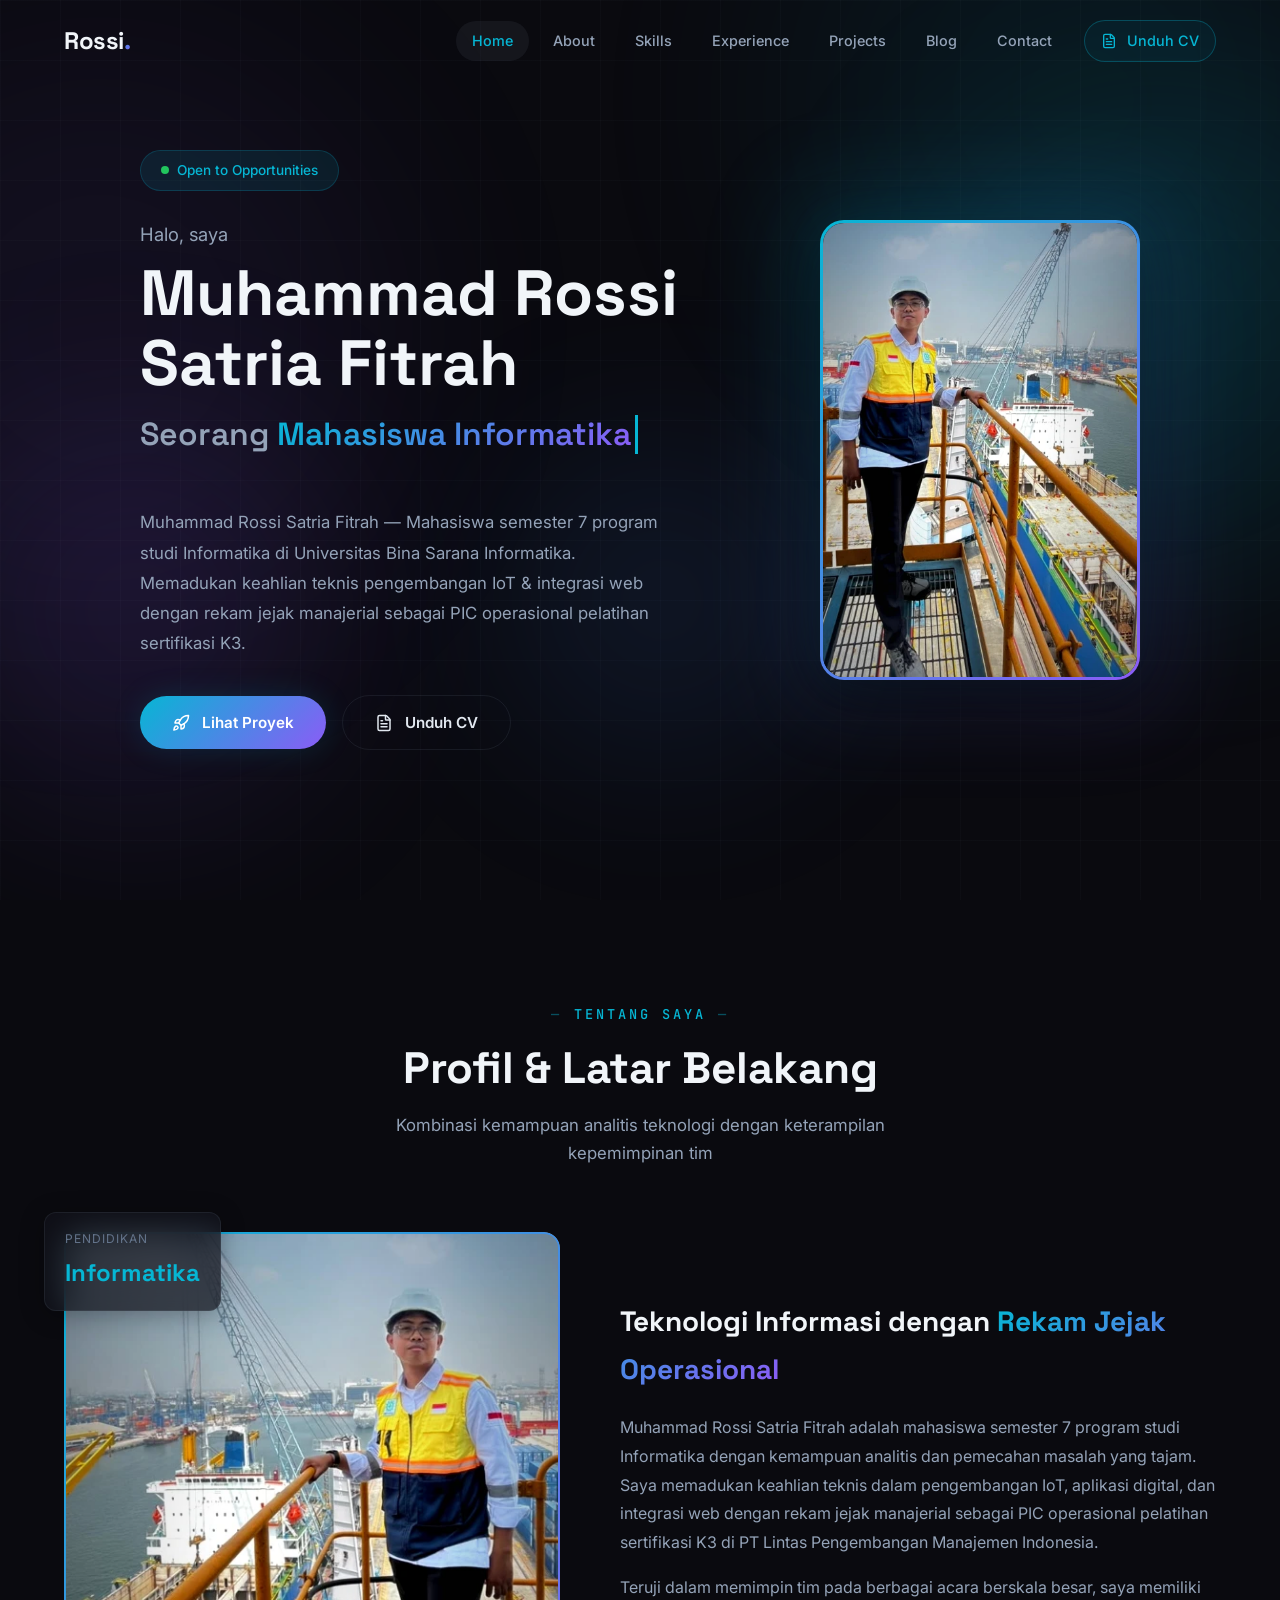
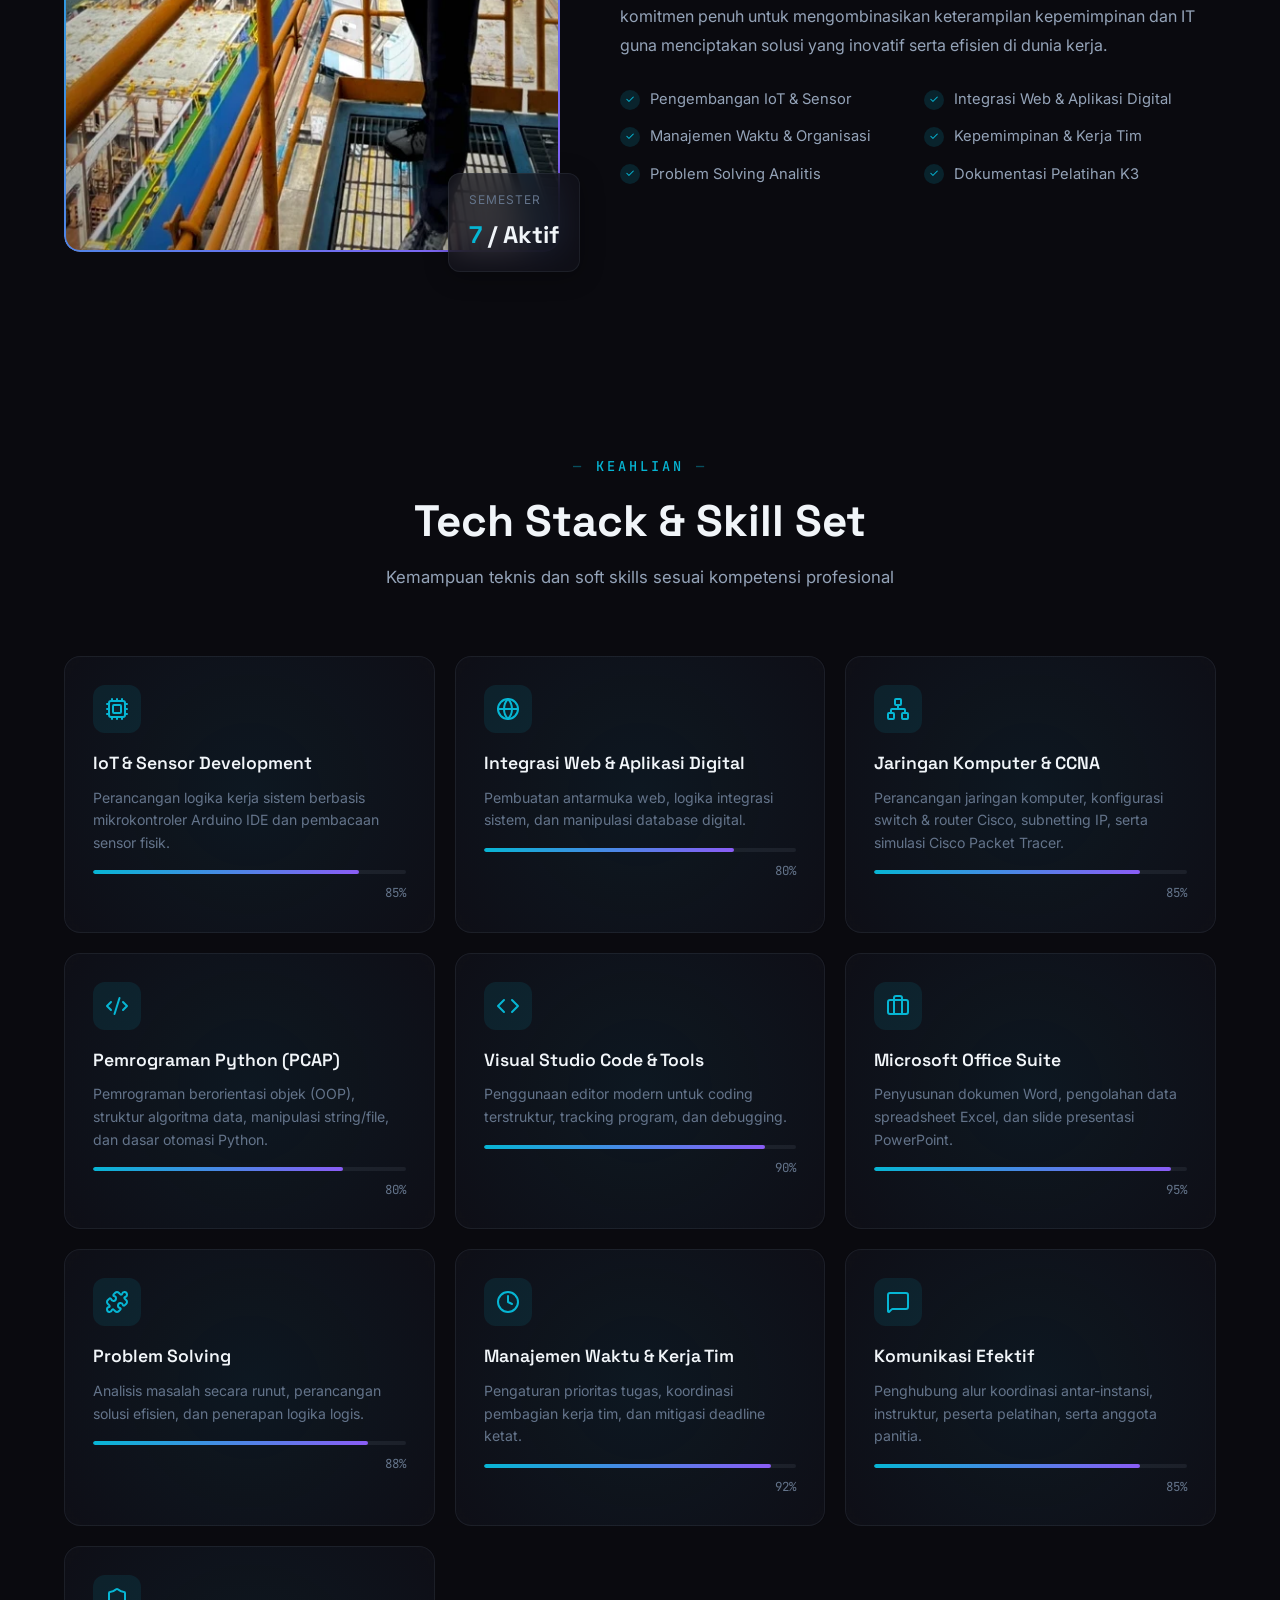
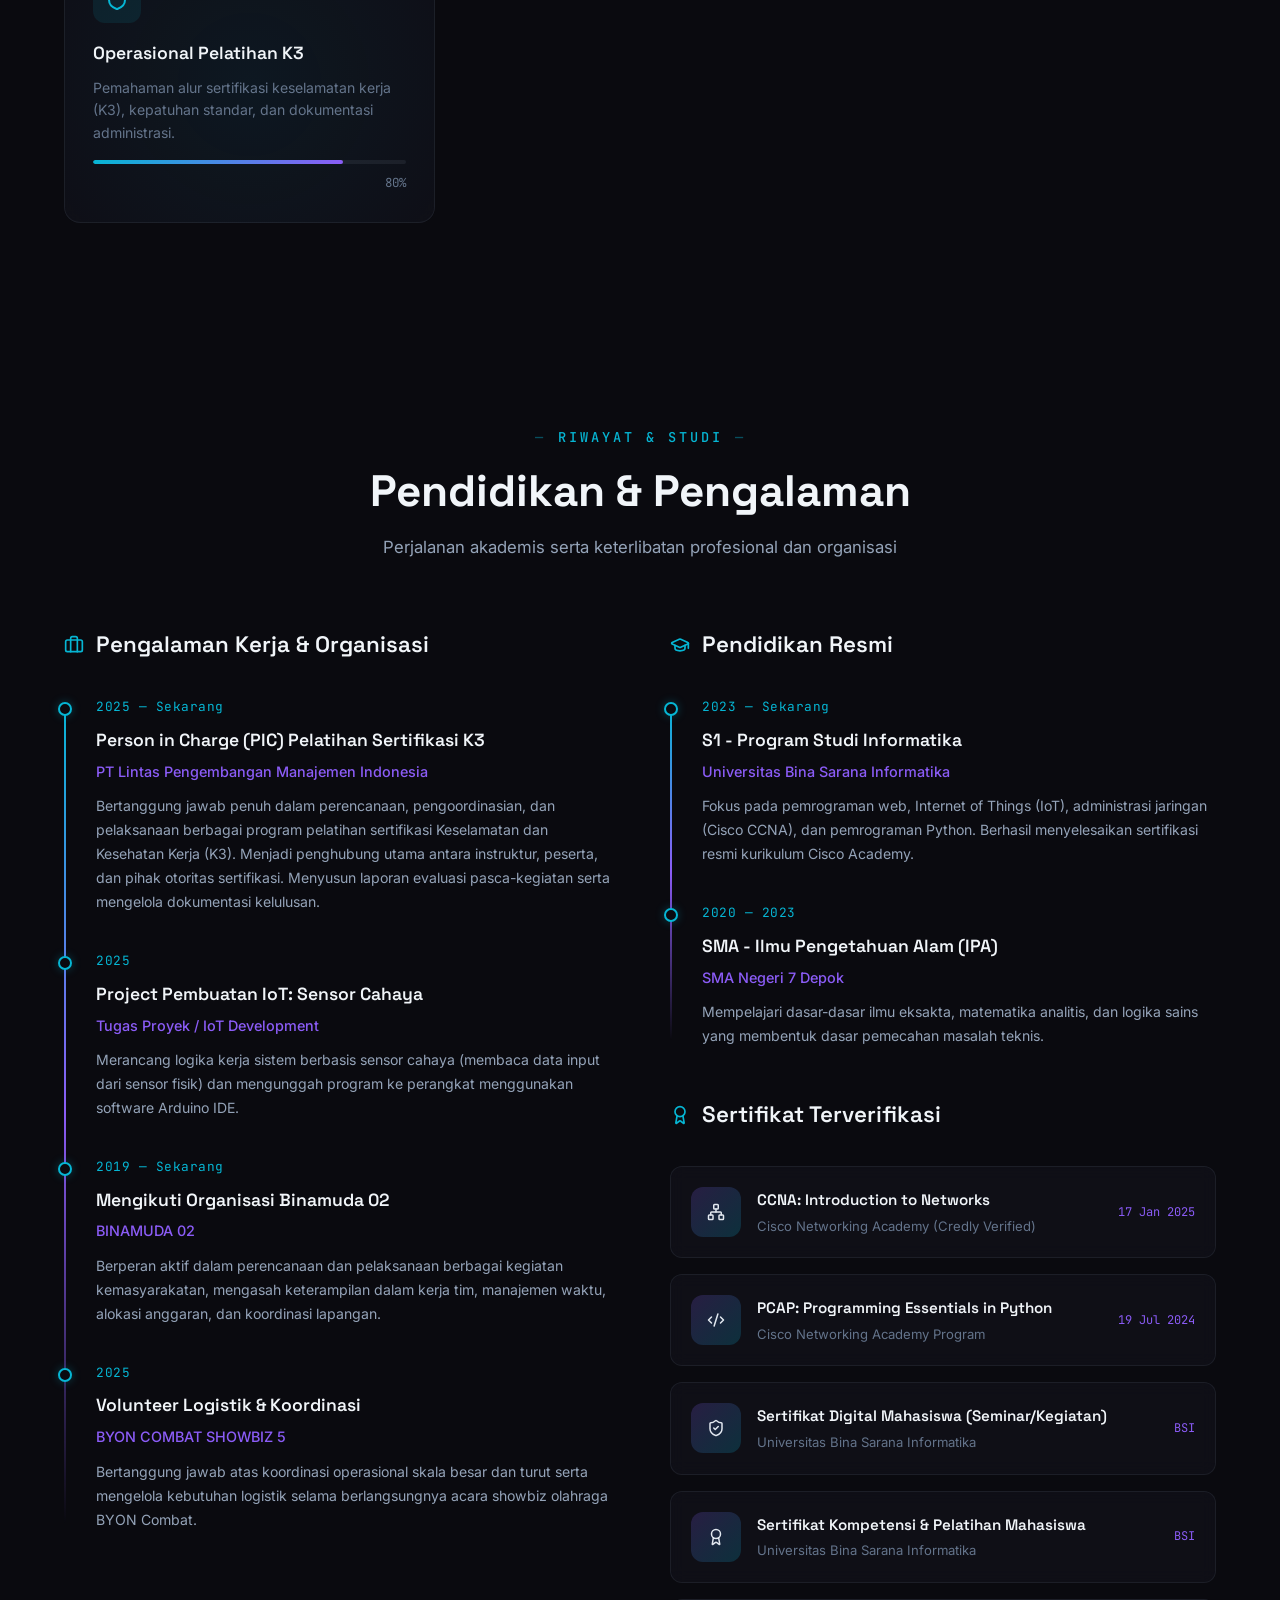
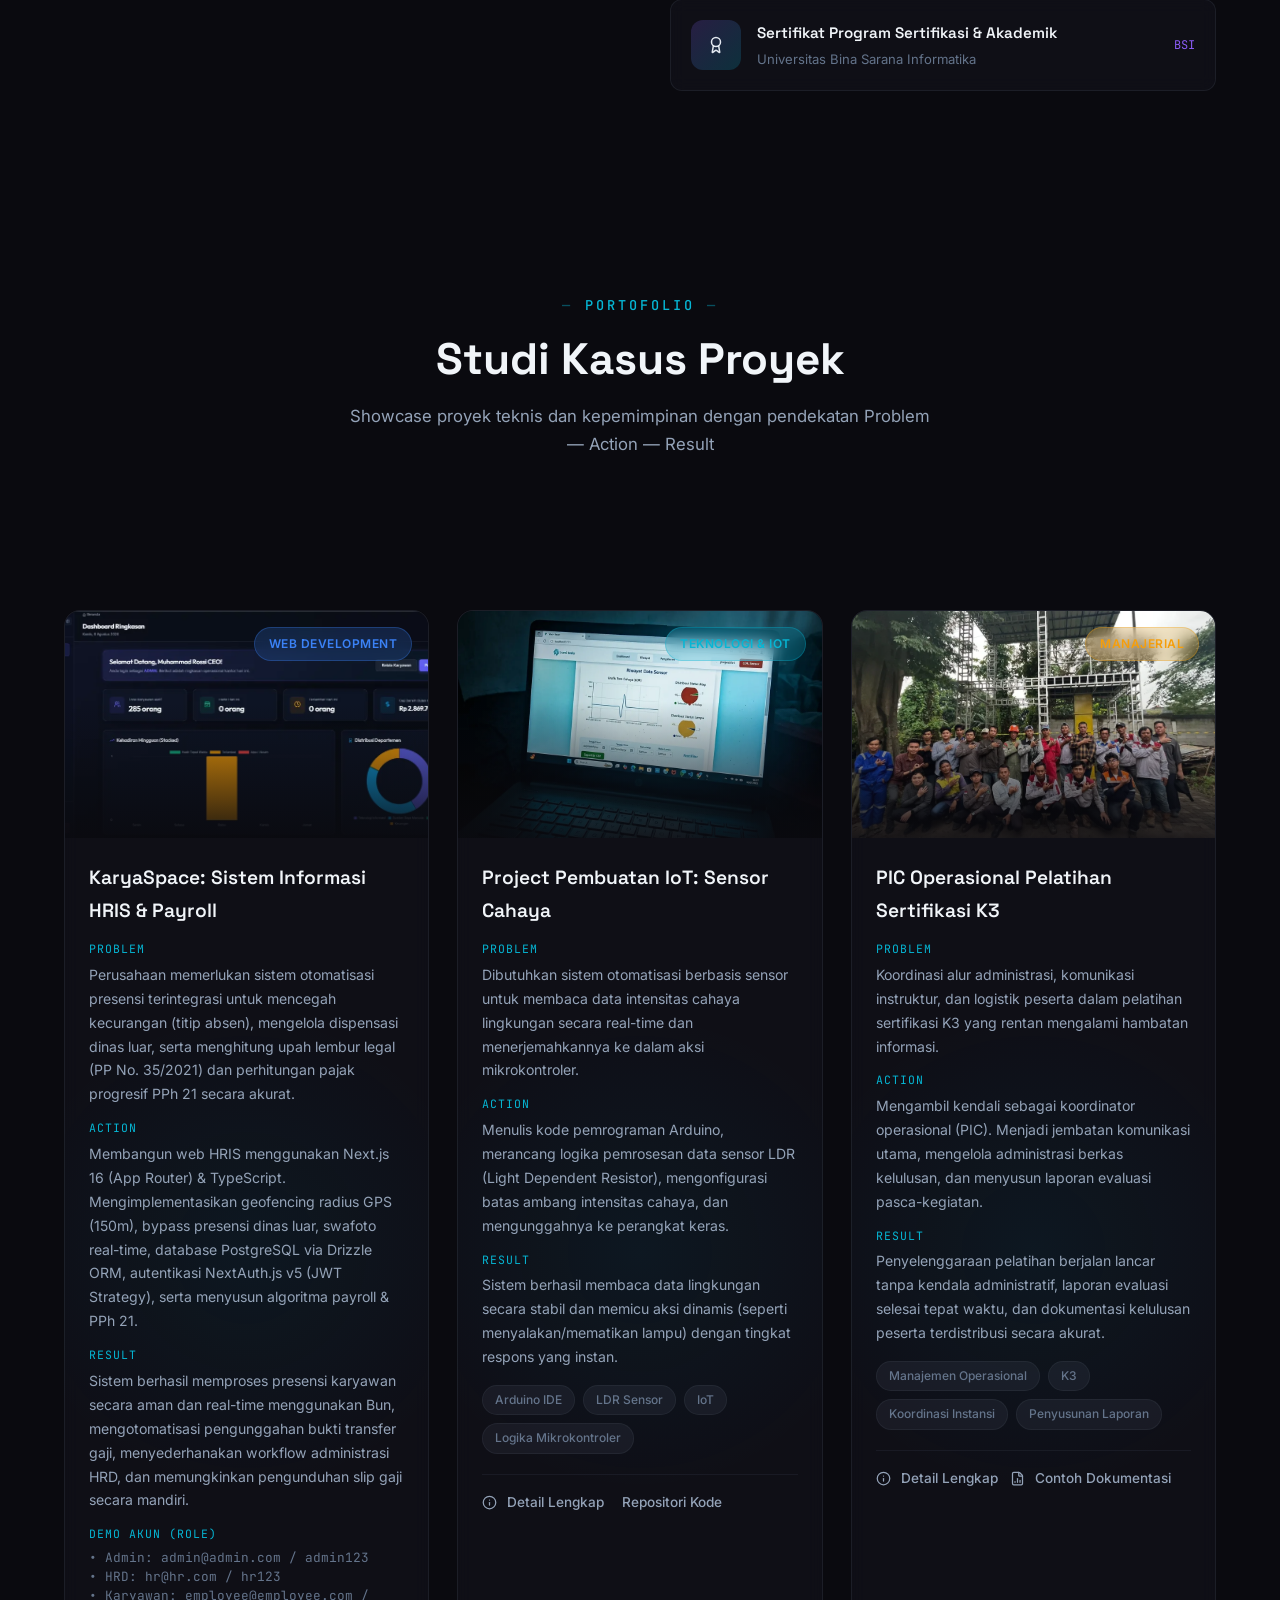
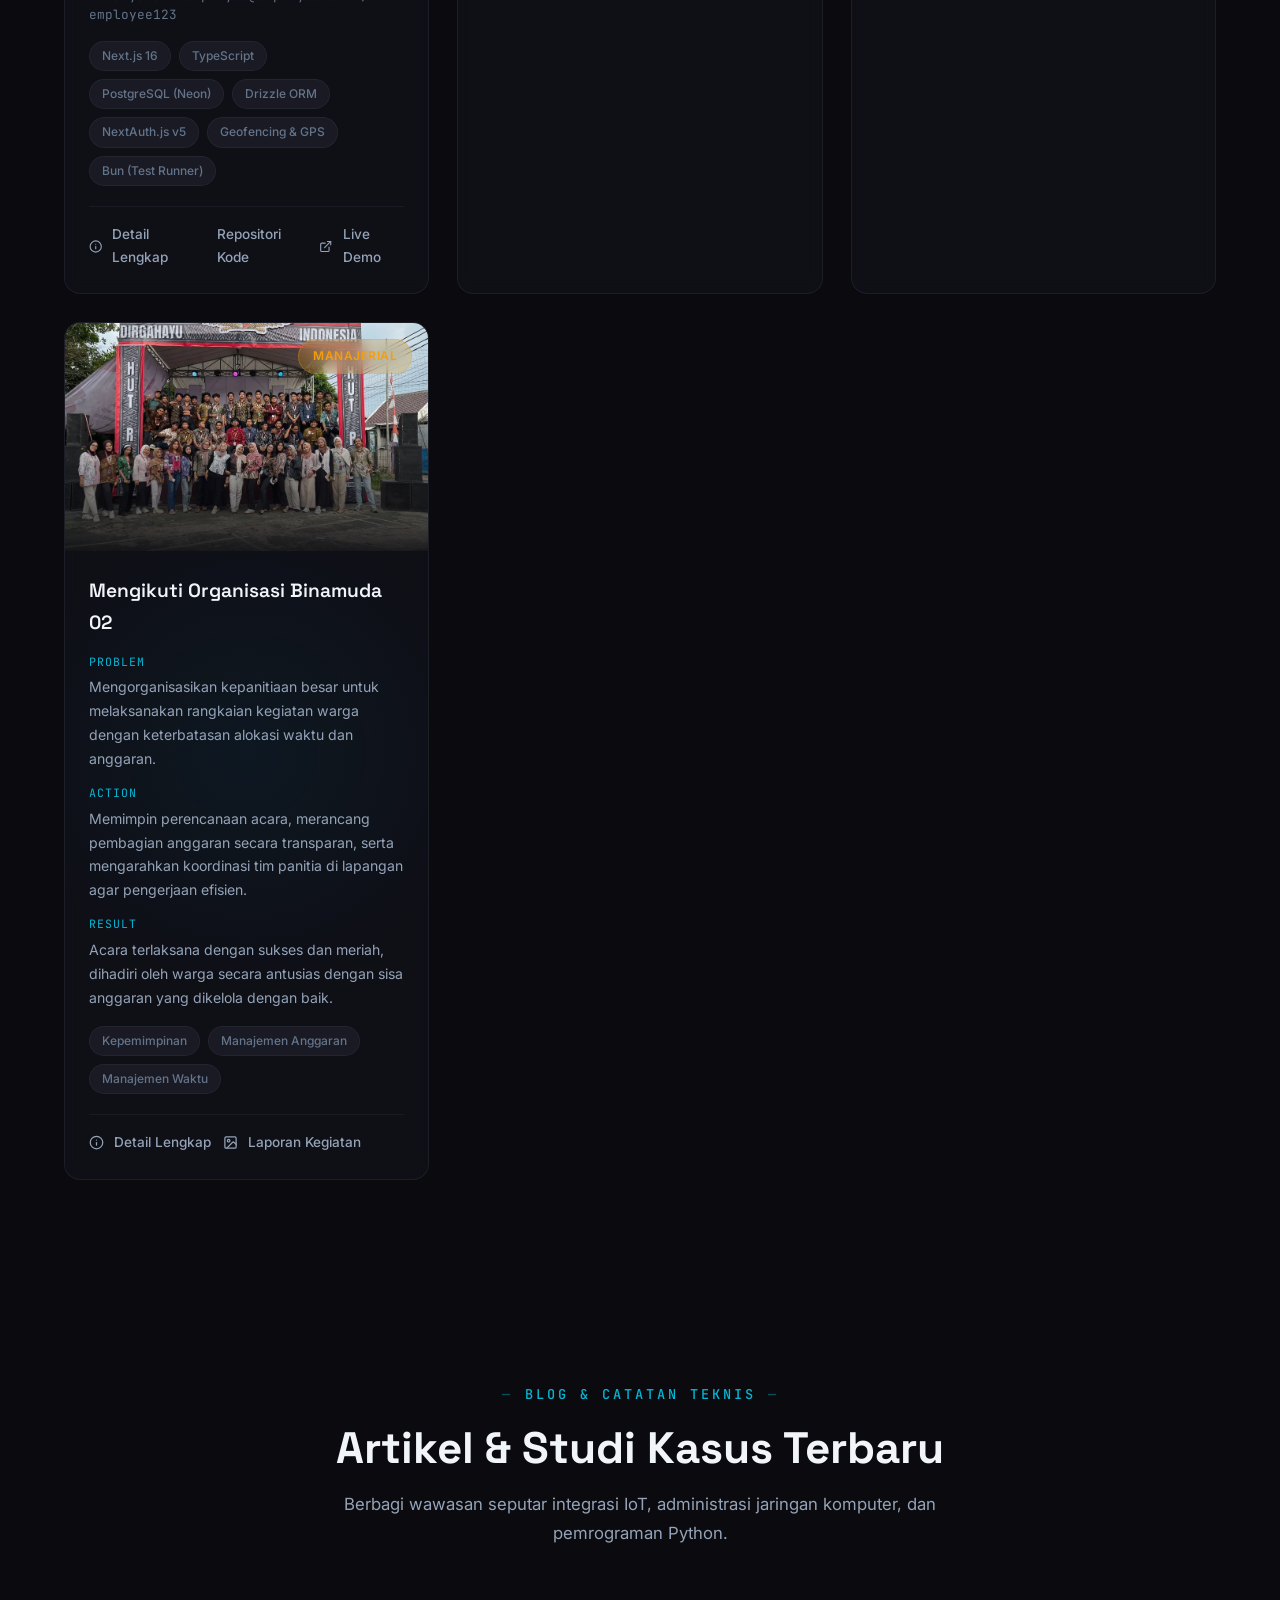
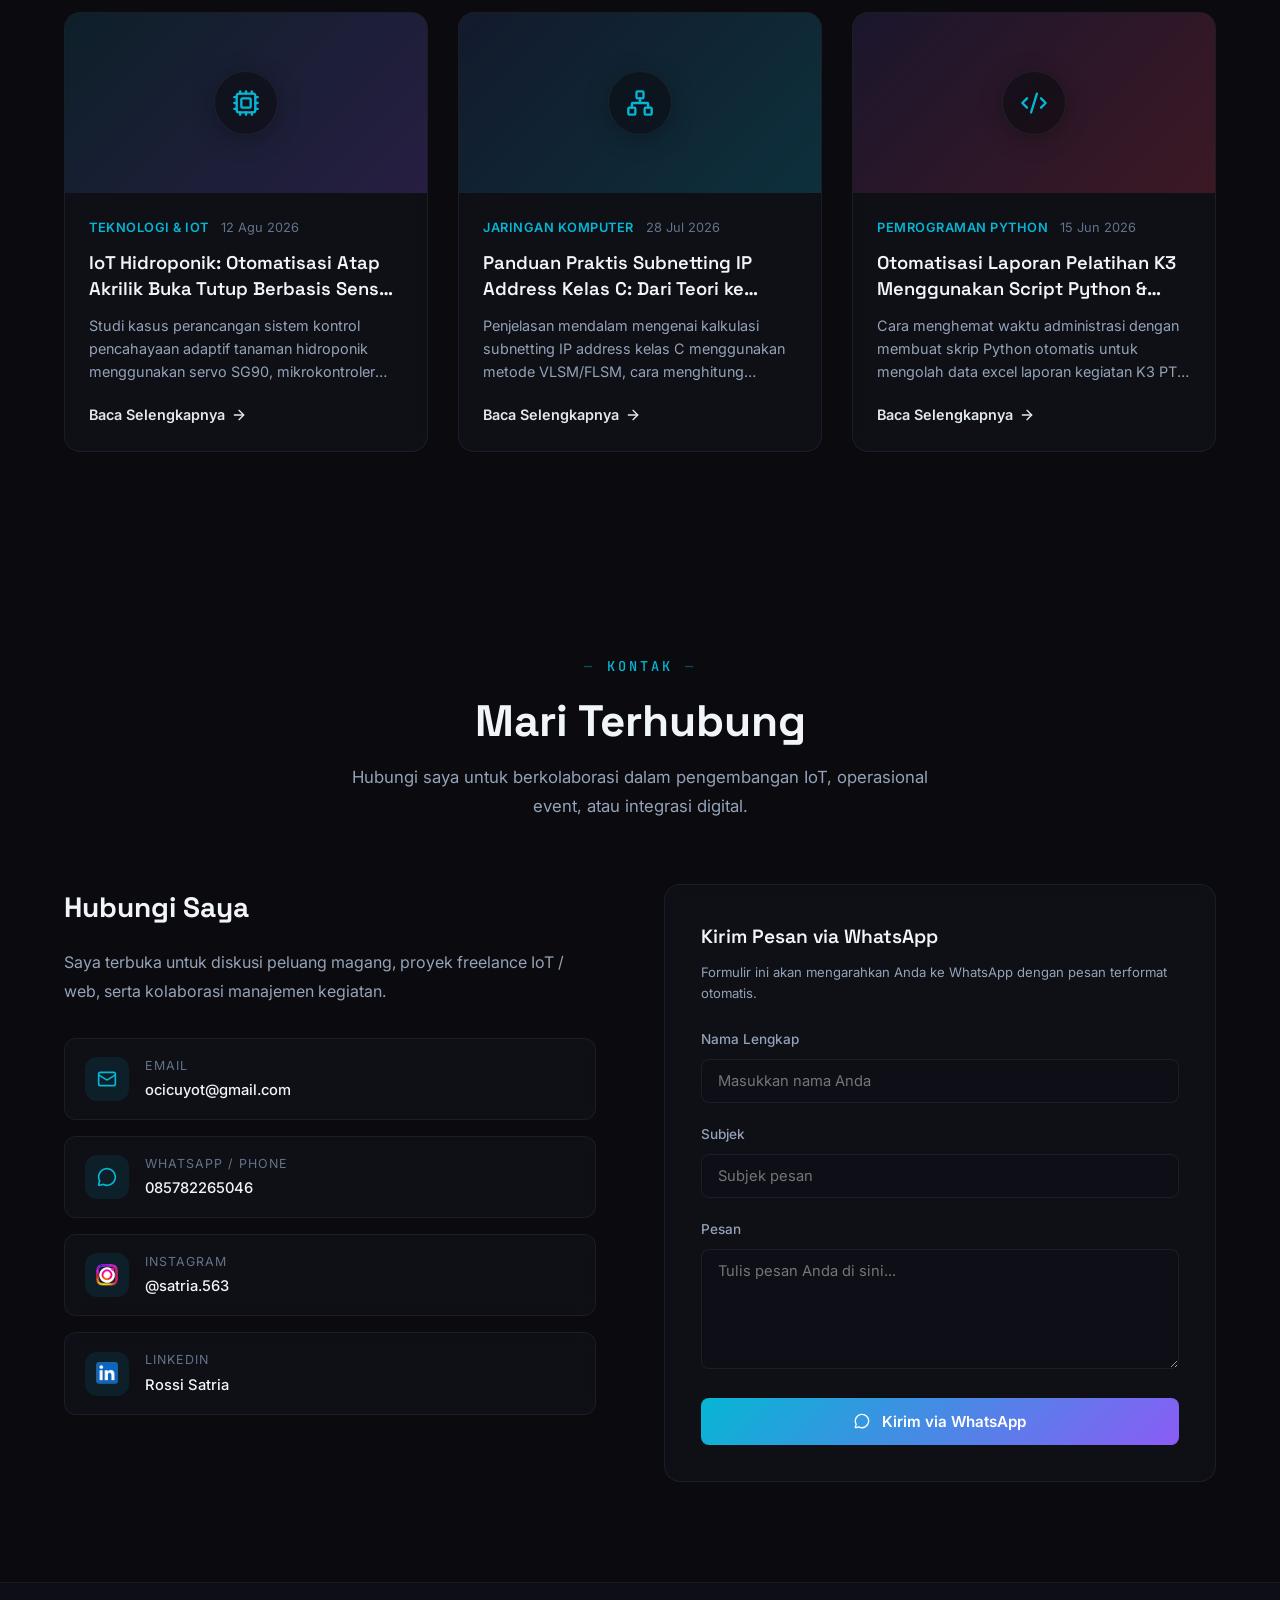
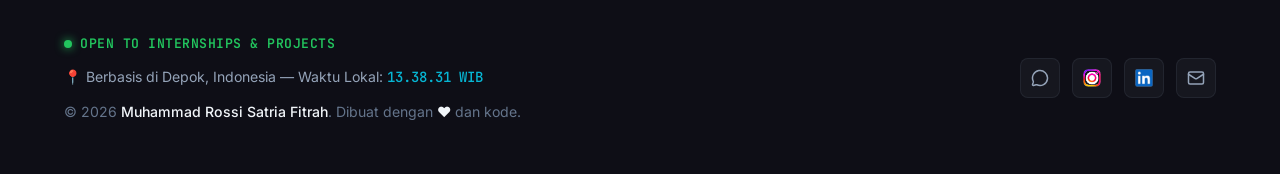
==== commit ef1c391c: "Content: update first blog article with the actual IoT Hydroponics project report" ====
--- a/index.html
+++ b/index.html
@@ -764,9 +764,9 @@
               <span class="blog-card__category">Teknologi & IoT</span>
               <span class="blog-card__date">12 Agu 2026</span>
             </div>
-            <h3 class="blog-card__title">Membangun Saklar Otomatis Berbasis Sensor Cahaya (LDR) Menggunakan Arduino IDE</h3>
+            <h3 class="blog-card__title">IoT Hidroponik: Otomatisasi Atap Akrilik Buka Tutup Berbasis Sensor Cahaya LDR & ESP8266</h3>
             <p class="blog-card__excerpt">
-              Panduan langkah demi langkah merancang sistem otomatisasi lampu berbasis sensor LDR, mengatasi masalah chattering dengan algoritma hysteresis, dan implementasi debouncing di Arduino IDE.
+              Studi kasus perancangan sistem kontrol pencahayaan adaptif tanaman hidroponik menggunakan servo SG90, mikrokontroler ESP8266, dan mengatasi masalah pembacaan sensor analog ADC.
             </p>
             <a href="#" class="blog-card__link" data-blog="ldr-sensor">
               Baca Selengkapnya <i data-lucide="arrow-right"></i>
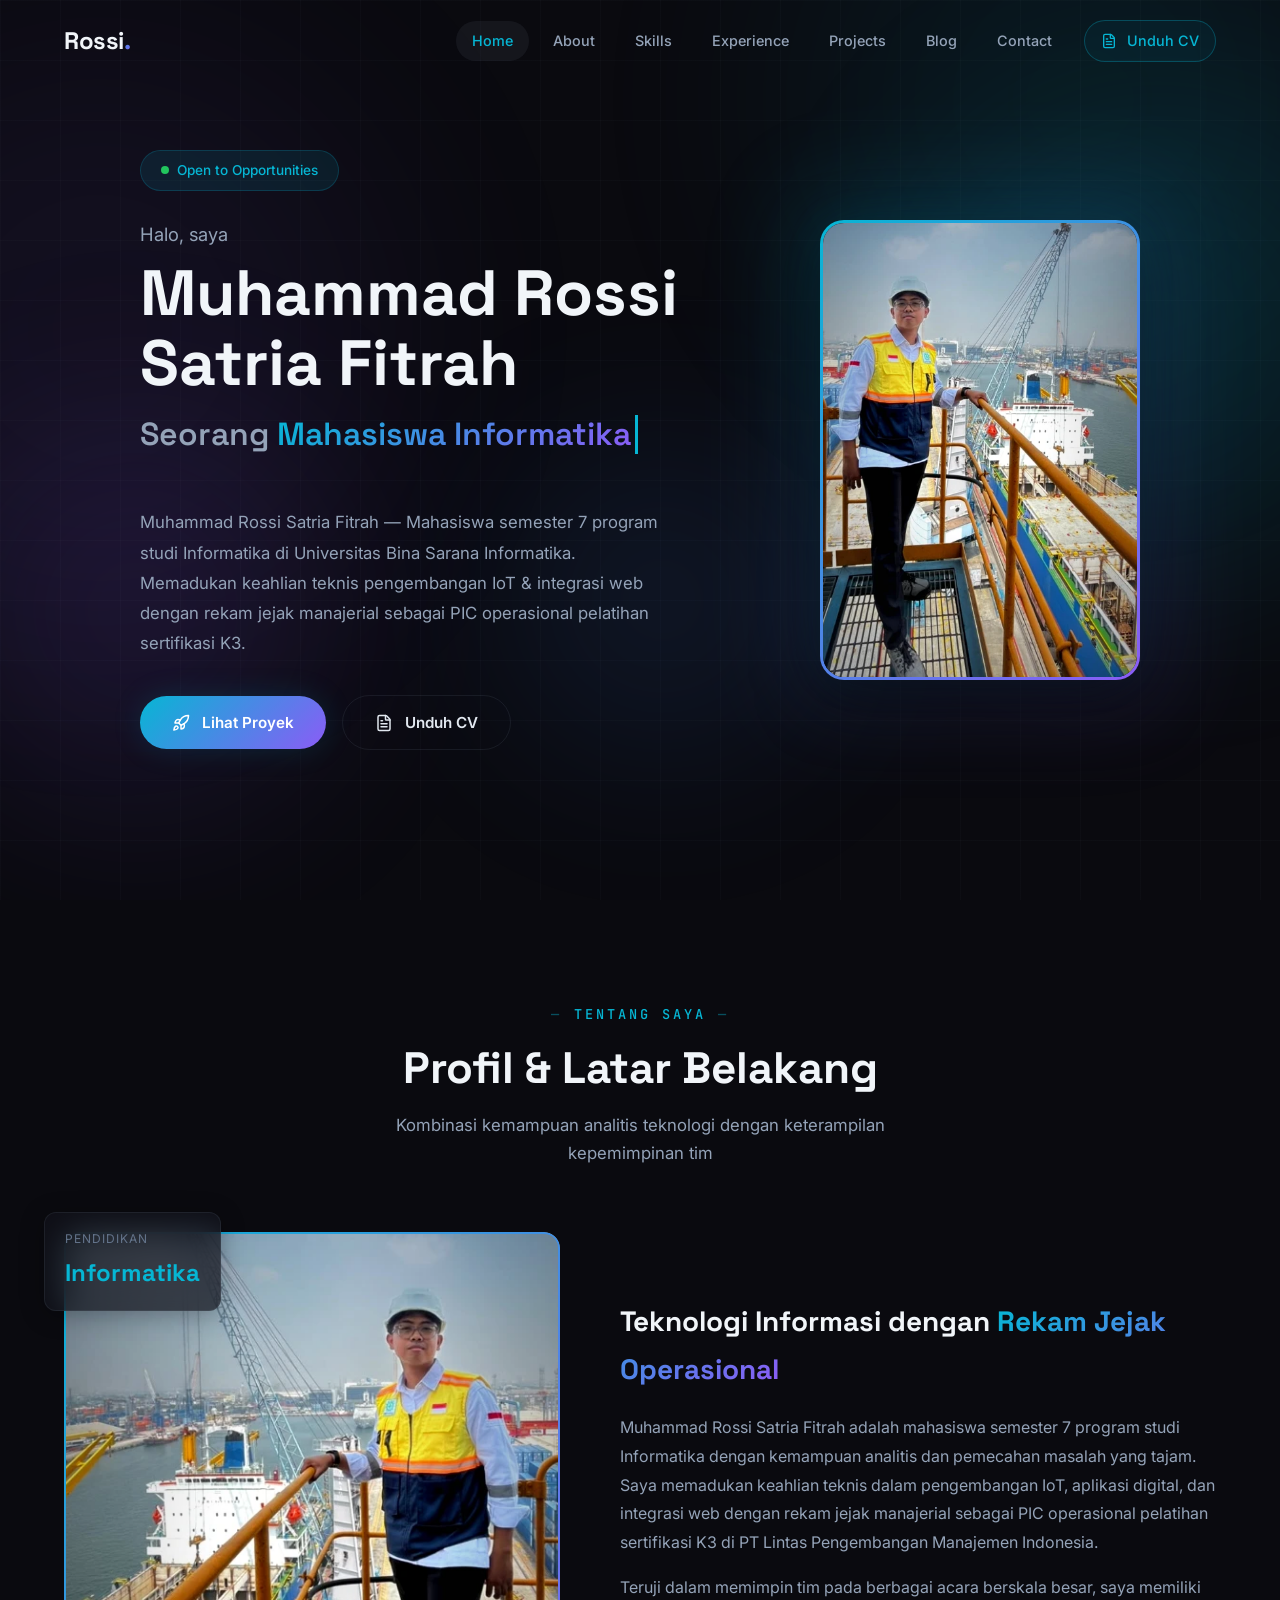
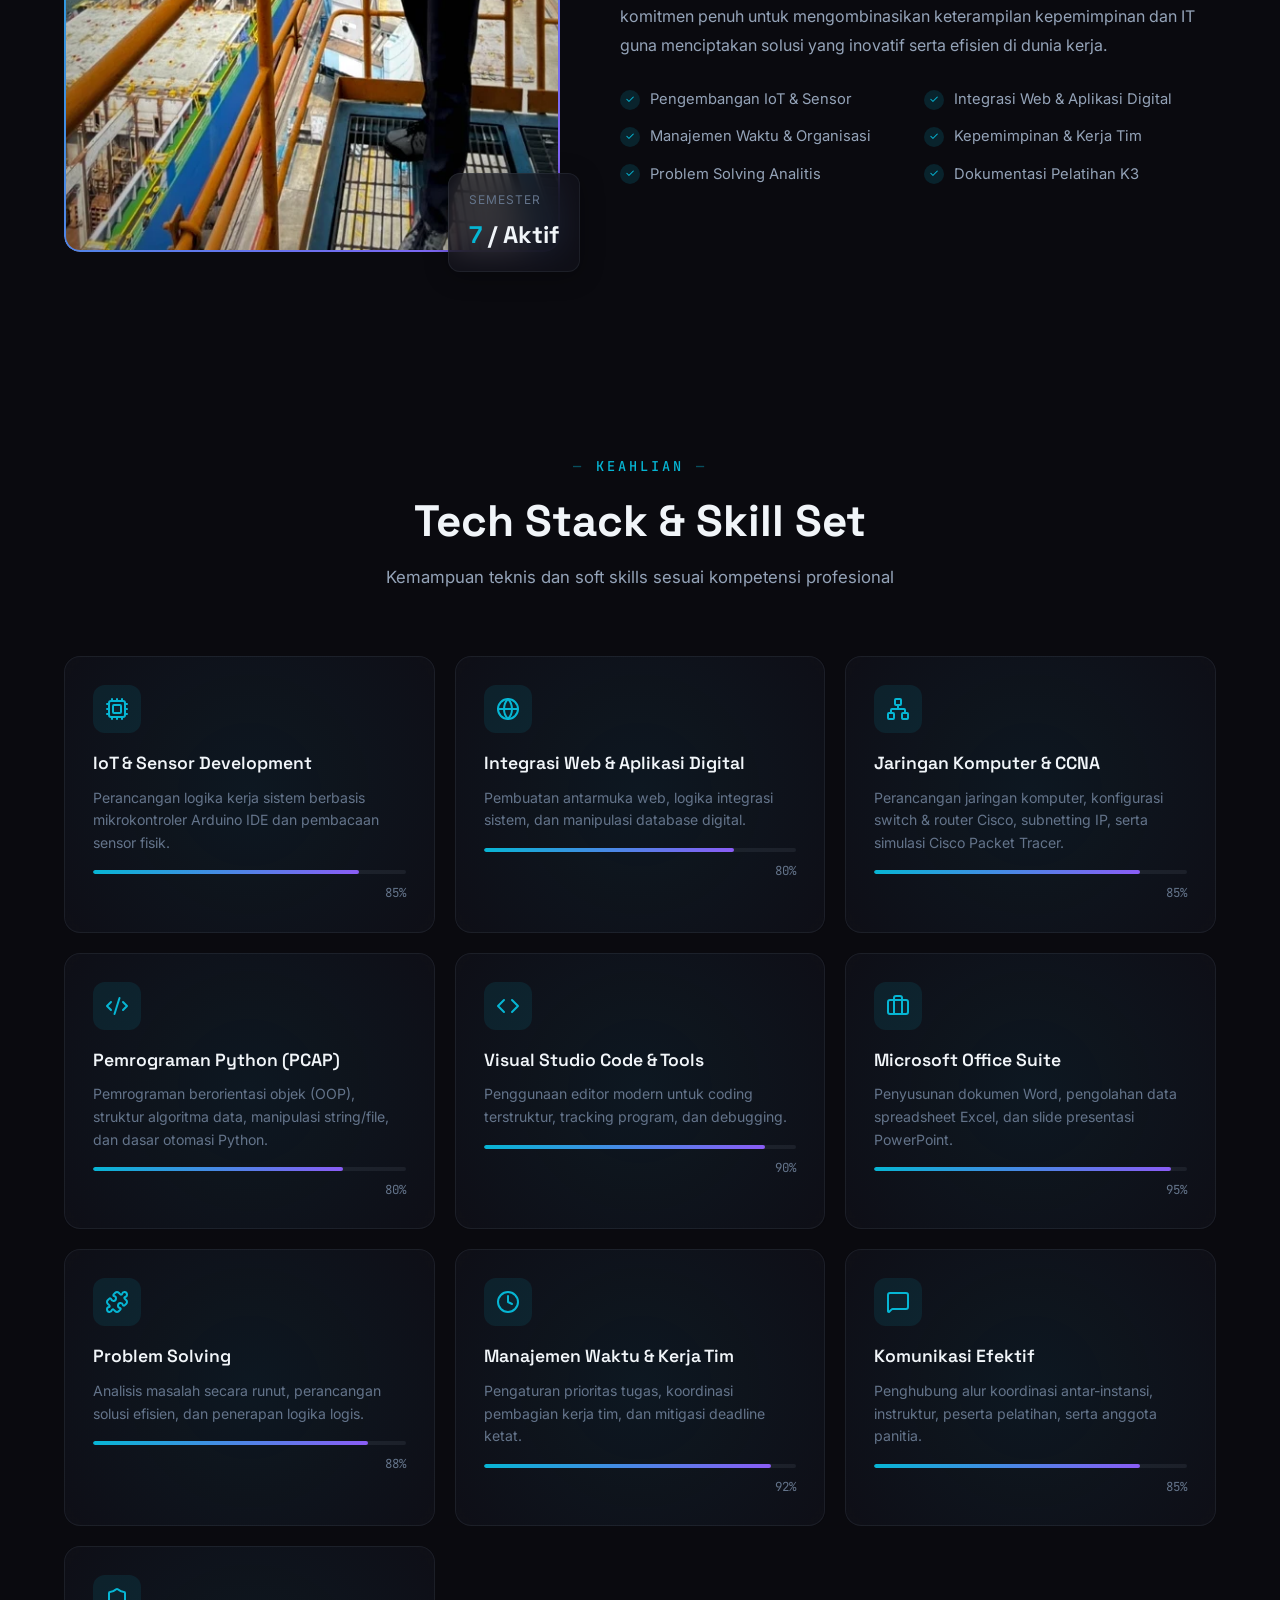
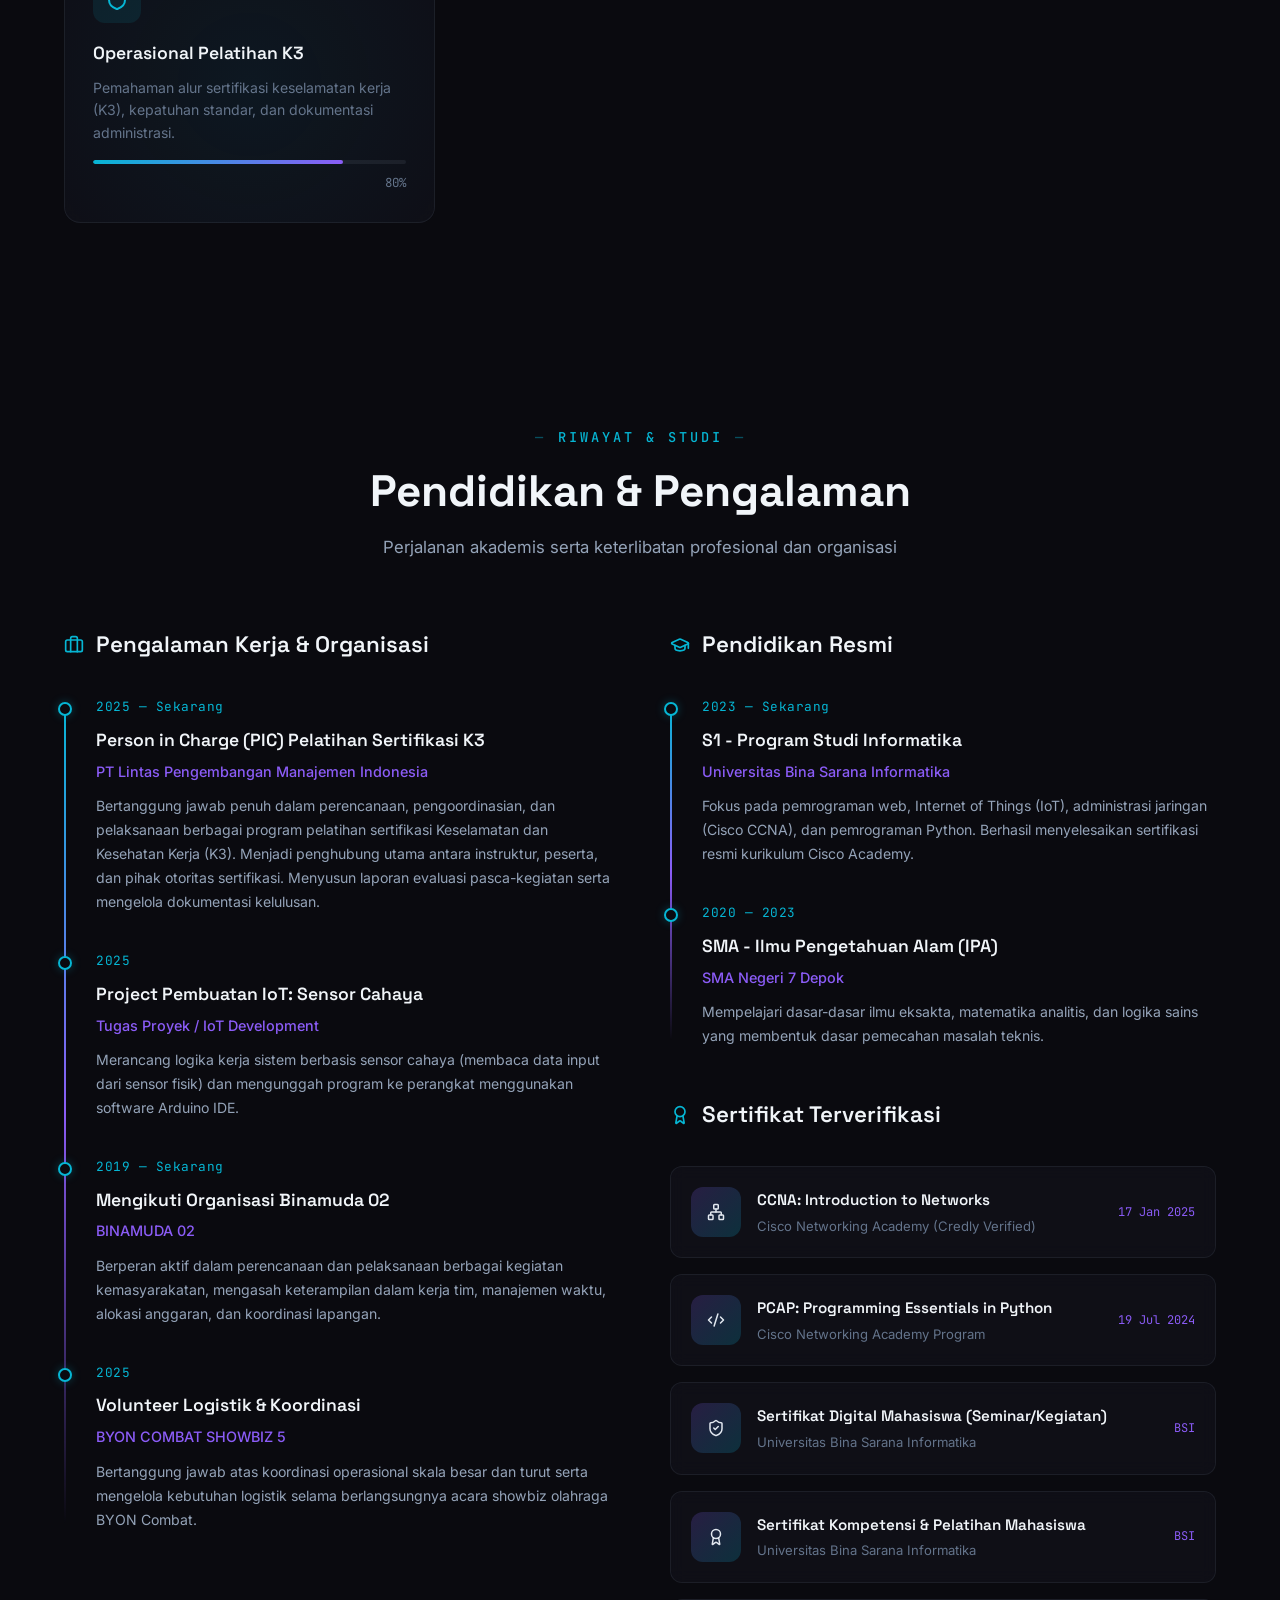
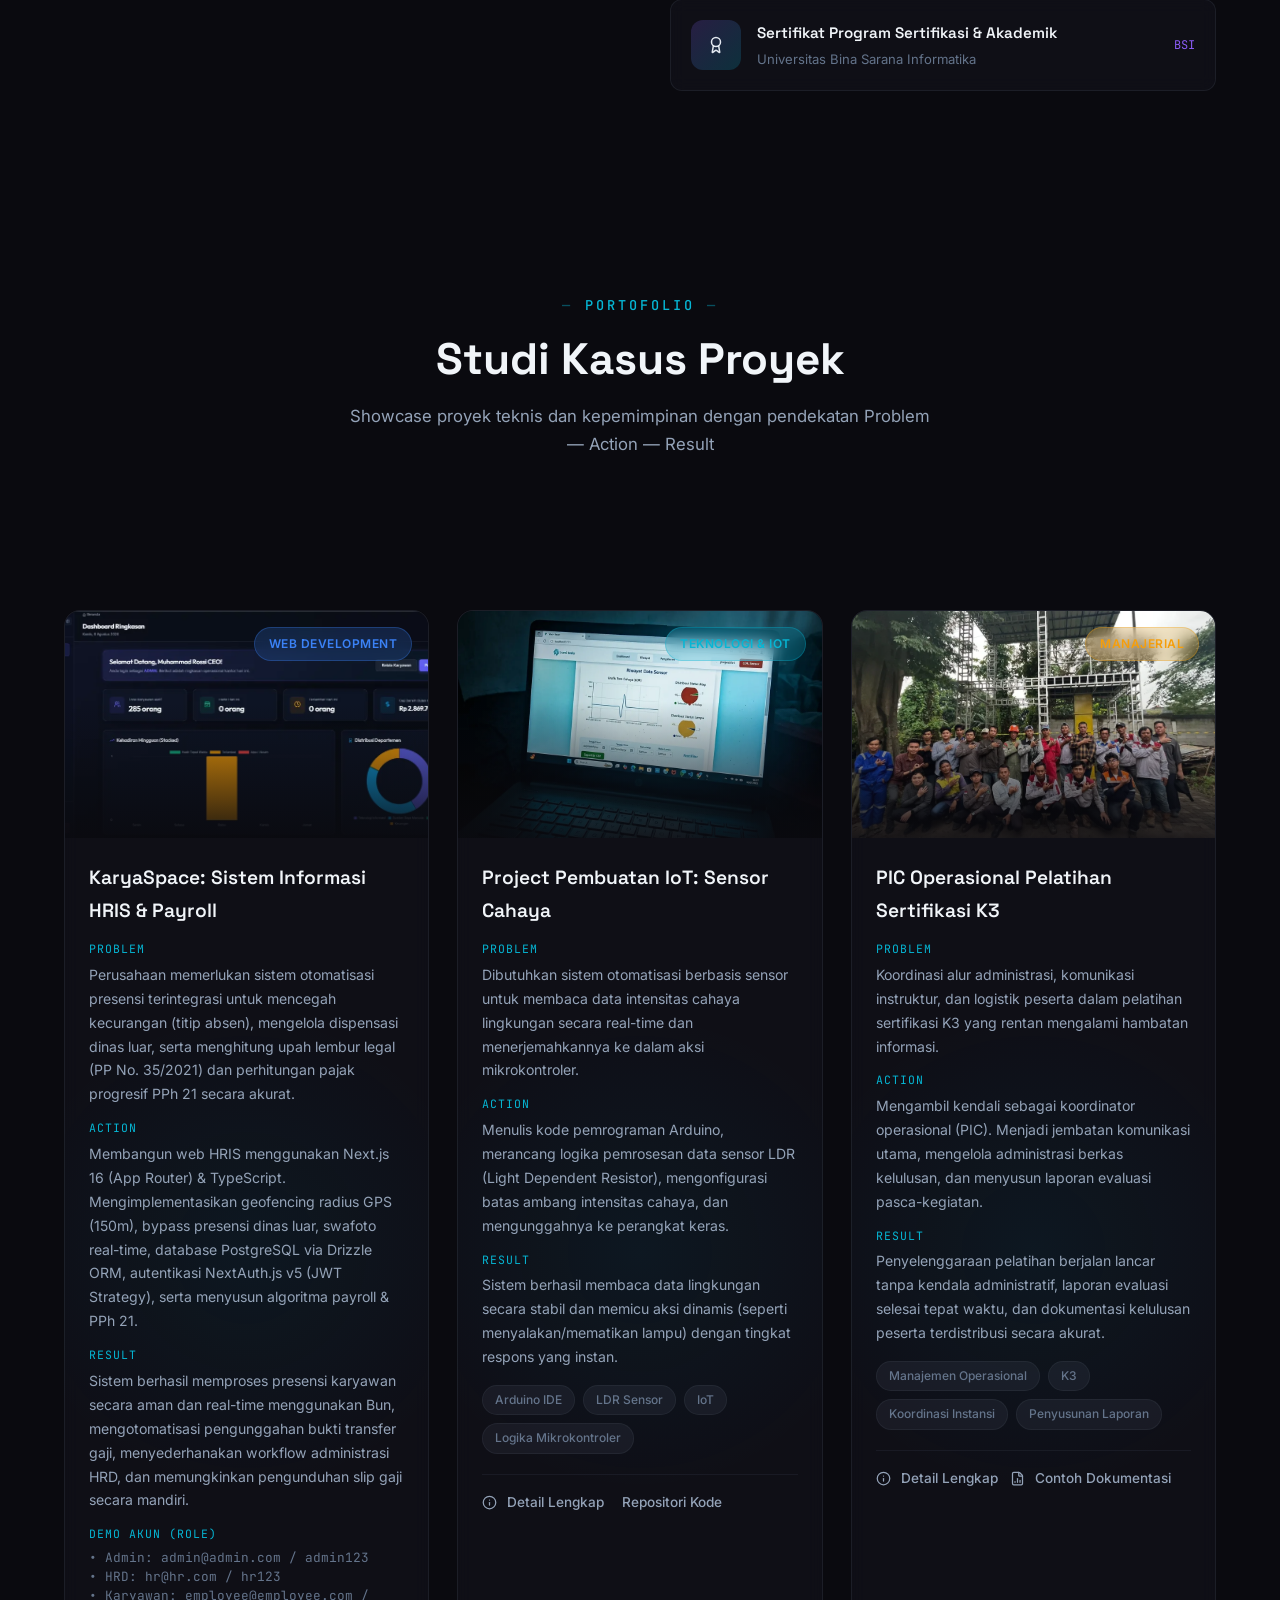
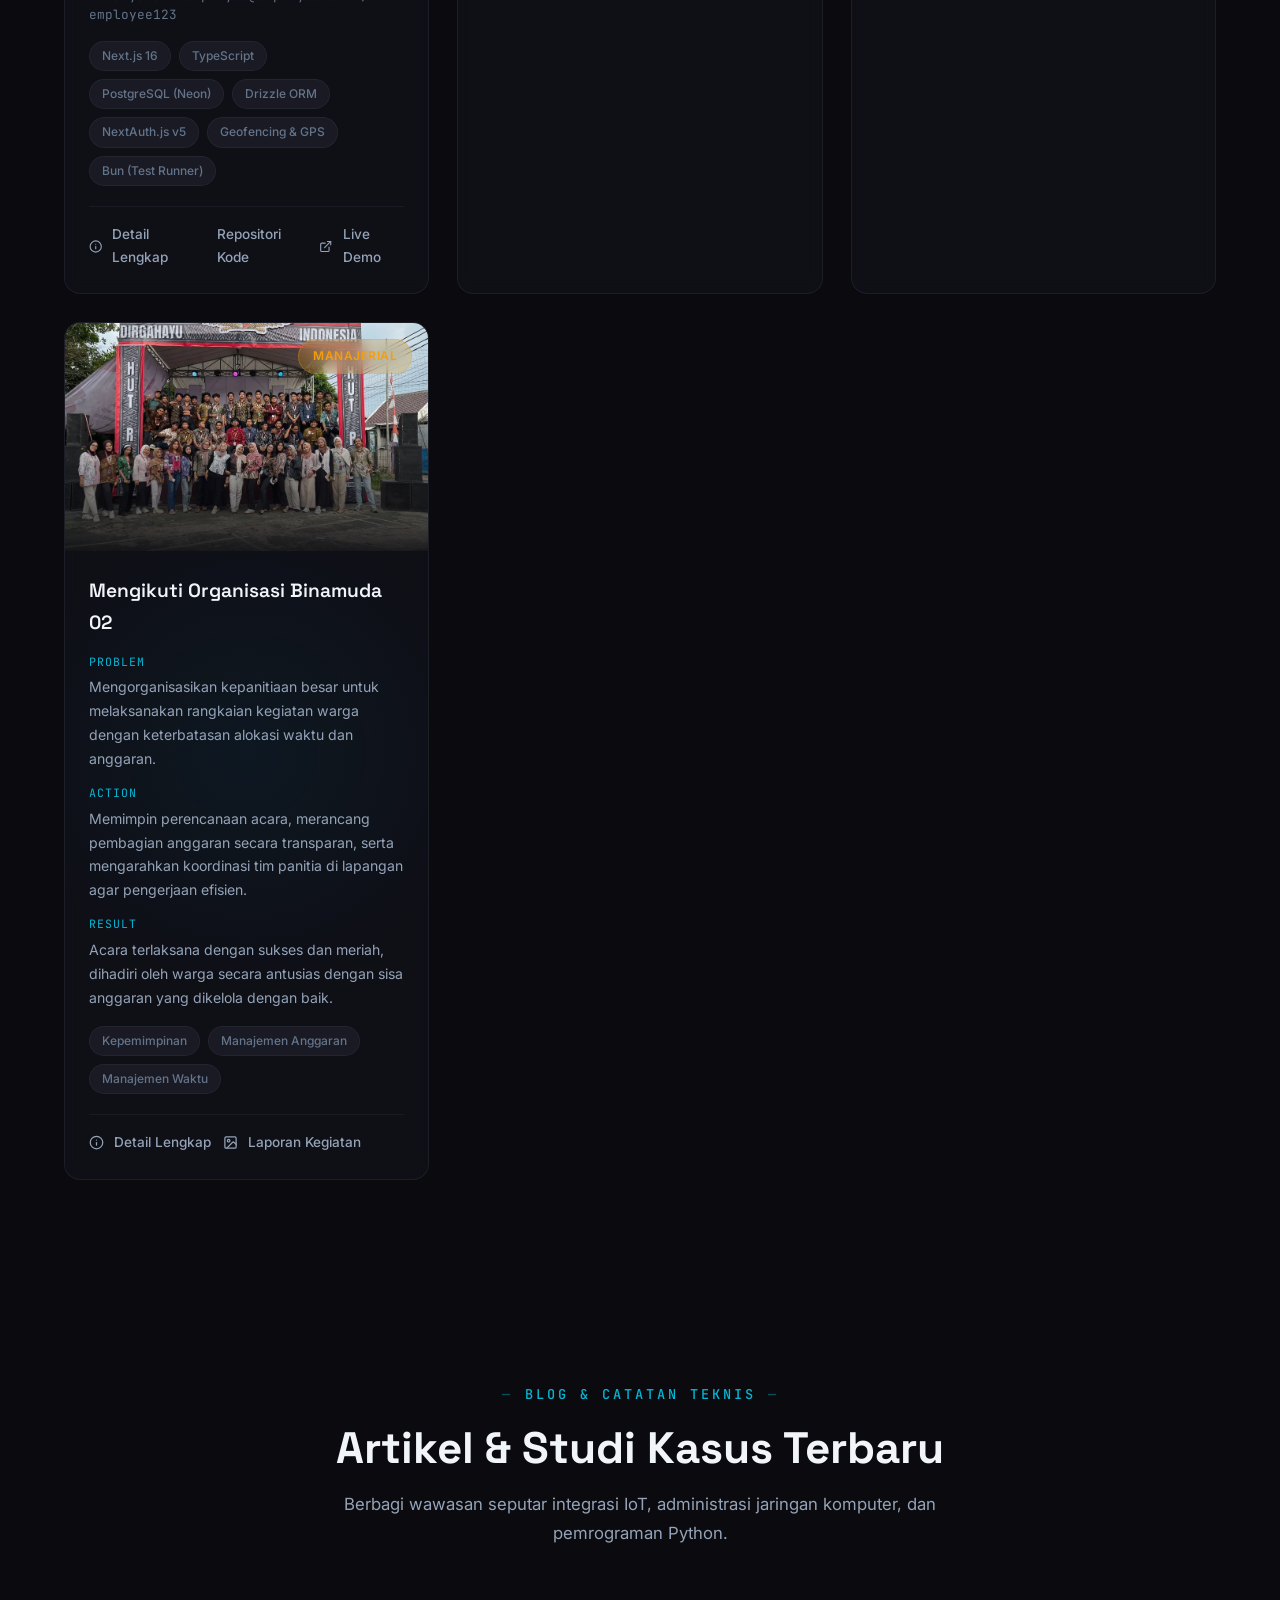
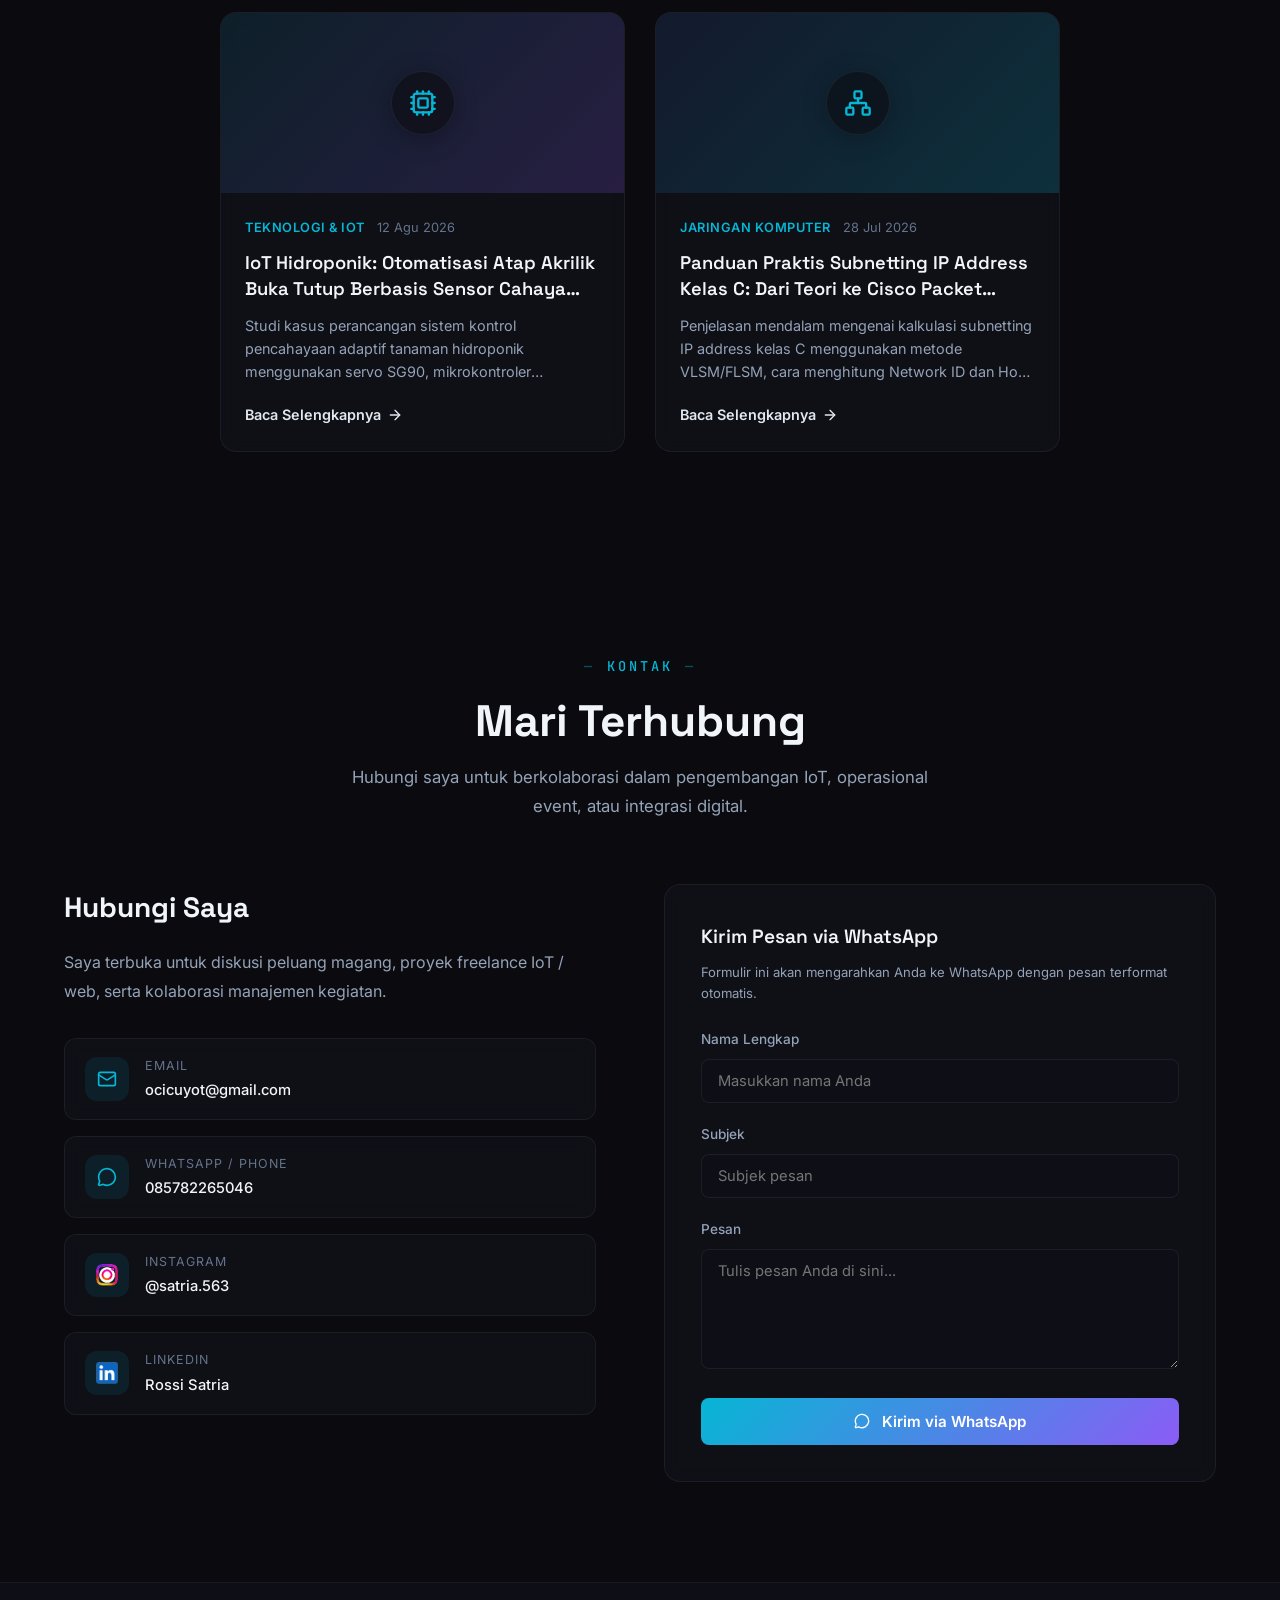
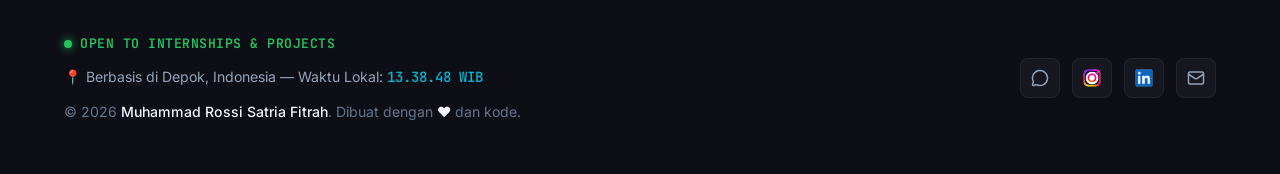
==== commit 6575f505: "Content: remove irrelevant Python automation blog post and center-align the remaining 2 articles" ====
--- a/index.html
+++ b/index.html
@@ -793,26 +793,6 @@
             </a>
           </div>
         </article>
-
-        <!-- Blog 3: Python Automation -->
-        <article class="blog-card reveal reveal-delay-2" data-blog="python-automation">
-          <div class="blog-card__image-wrapper blog-card__image-wrapper--python">
-            <div class="blog-card__icon"><i data-lucide="code-2"></i></div>
-          </div>
-          <div class="blog-card__body">
-            <div class="blog-card__meta">
-              <span class="blog-card__category">Pemrograman Python</span>
-              <span class="blog-card__date">15 Jun 2026</span>
-            </div>
-            <h3 class="blog-card__title">Otomatisasi Laporan Pelatihan K3 Menggunakan Script Python & OpenPyXL</h3>
-            <p class="blog-card__excerpt">
-              Cara menghemat waktu administrasi dengan membuat skrip Python otomatis untuk mengolah data excel laporan kegiatan K3 PT LPMI, memformat sel, dan mencetak laporan PDF siap pakai.
-            </p>
-            <a href="#" class="blog-card__link" data-blog="python-automation">
-              Baca Selengkapnya <i data-lucide="arrow-right"></i>
-            </a>
-          </div>
-        </article>
       </div>
     </div>
   </section>
--- a/css/style.css
+++ b/css/style.css
@@ -1233,8 +1233,10 @@
    ============================================ */
 .blog__grid {
   display: grid;
-  grid-template-columns: repeat(3, 1fr);
+  grid-template-columns: repeat(2, 1fr);
   gap: 30px;
+  max-width: 840px;
+  margin: 0 auto;
 }
 
 .blog-card {
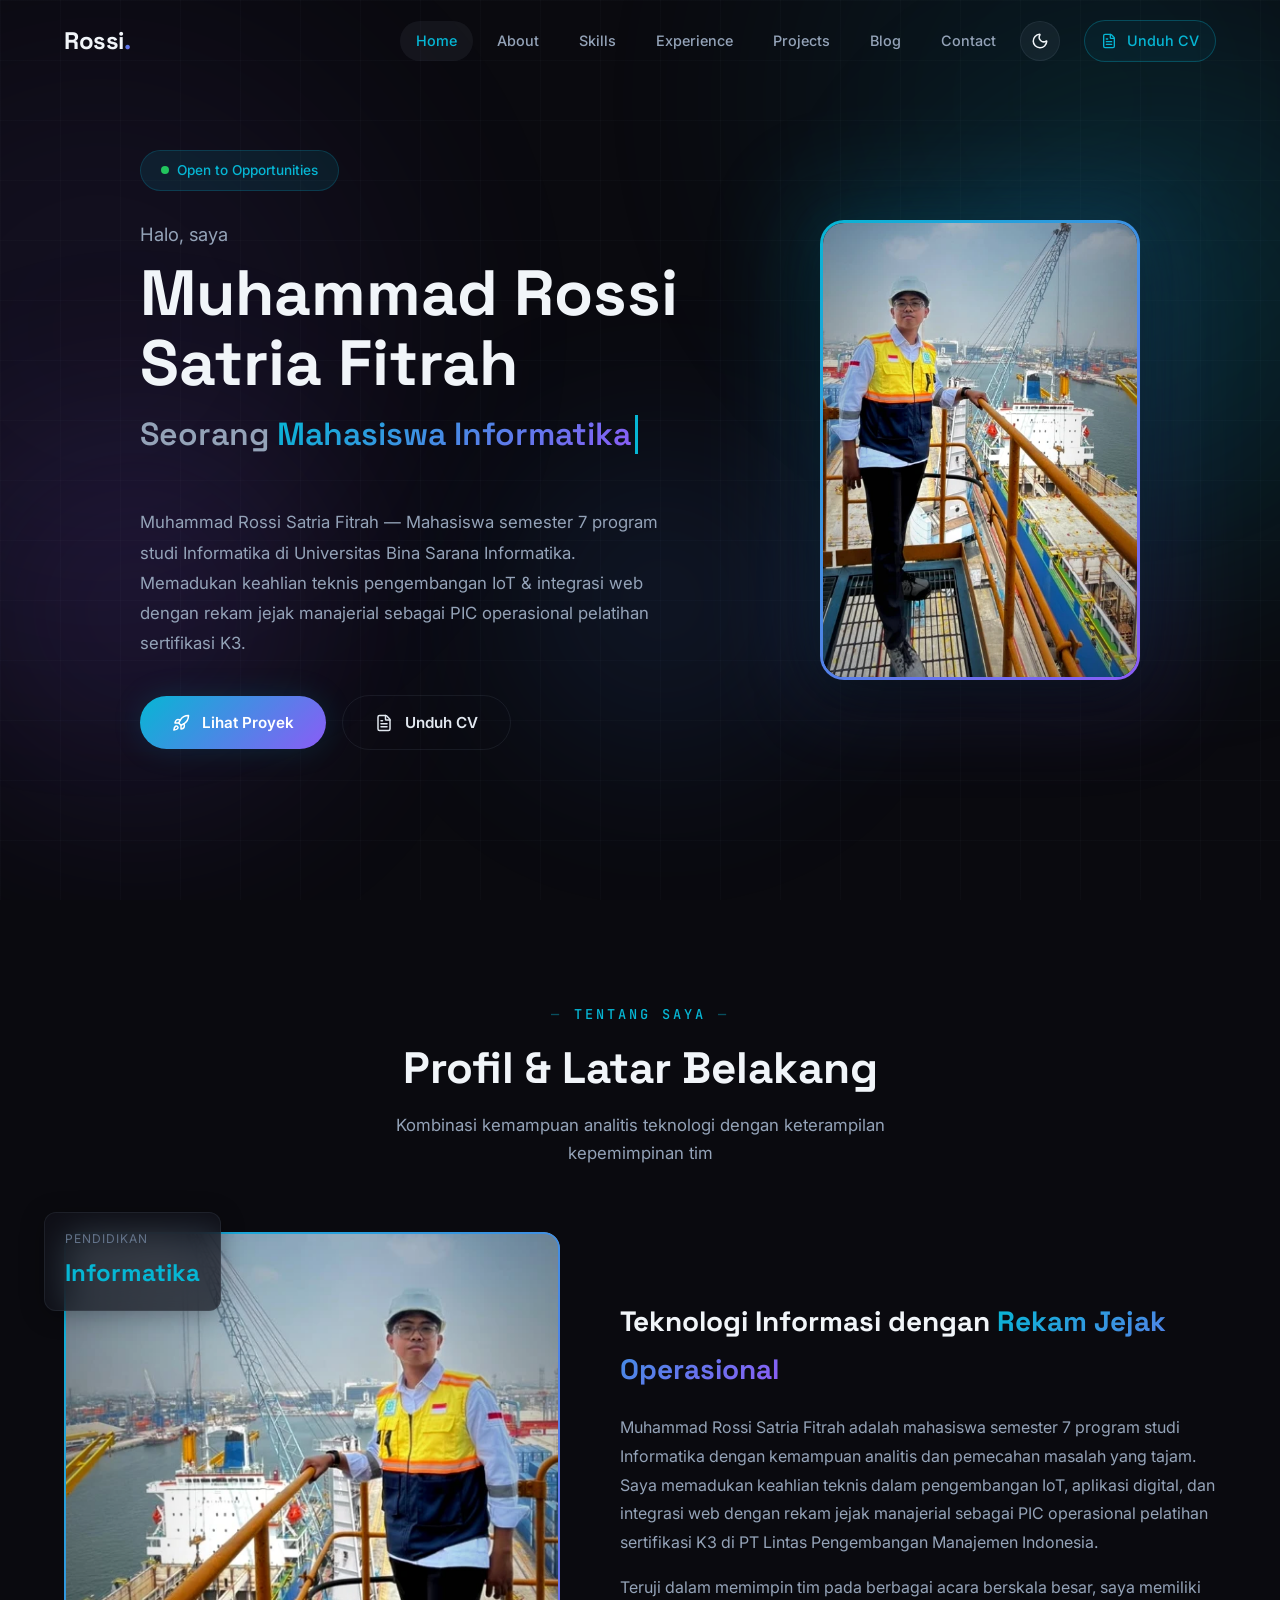
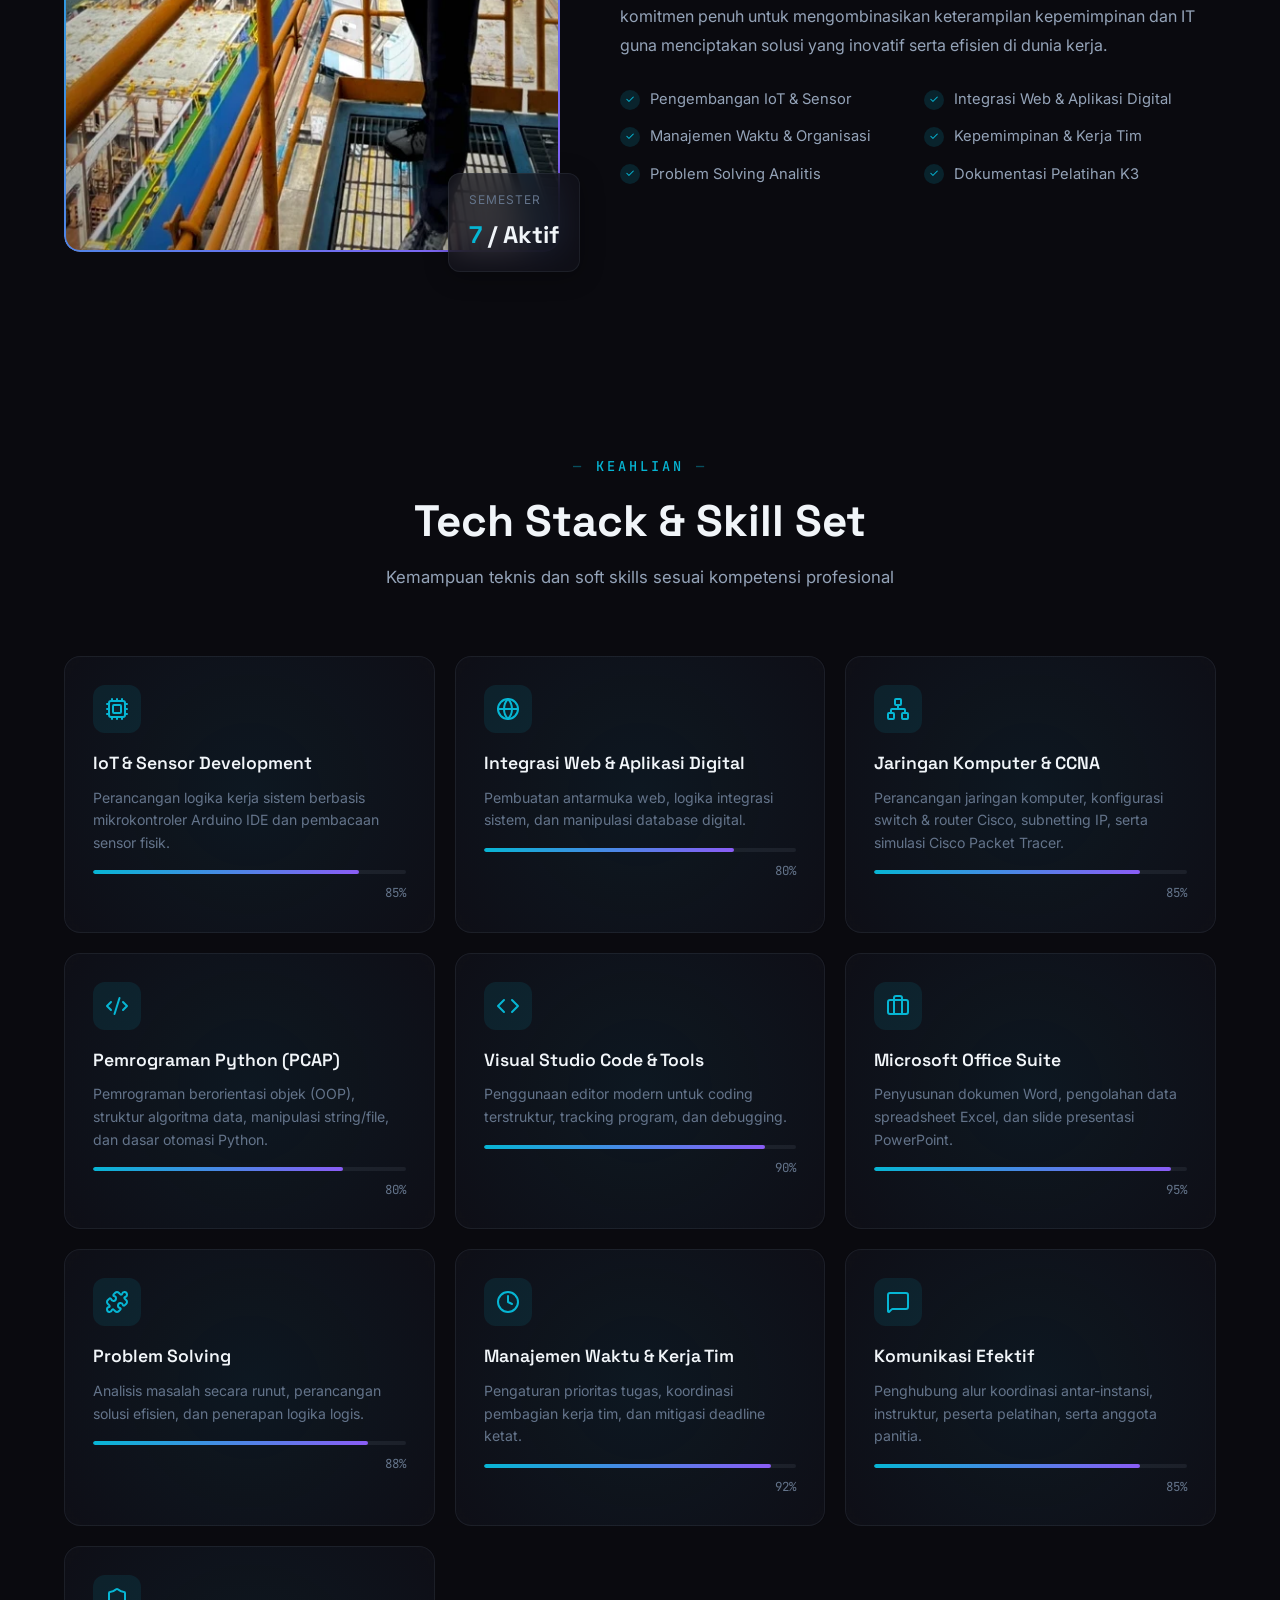
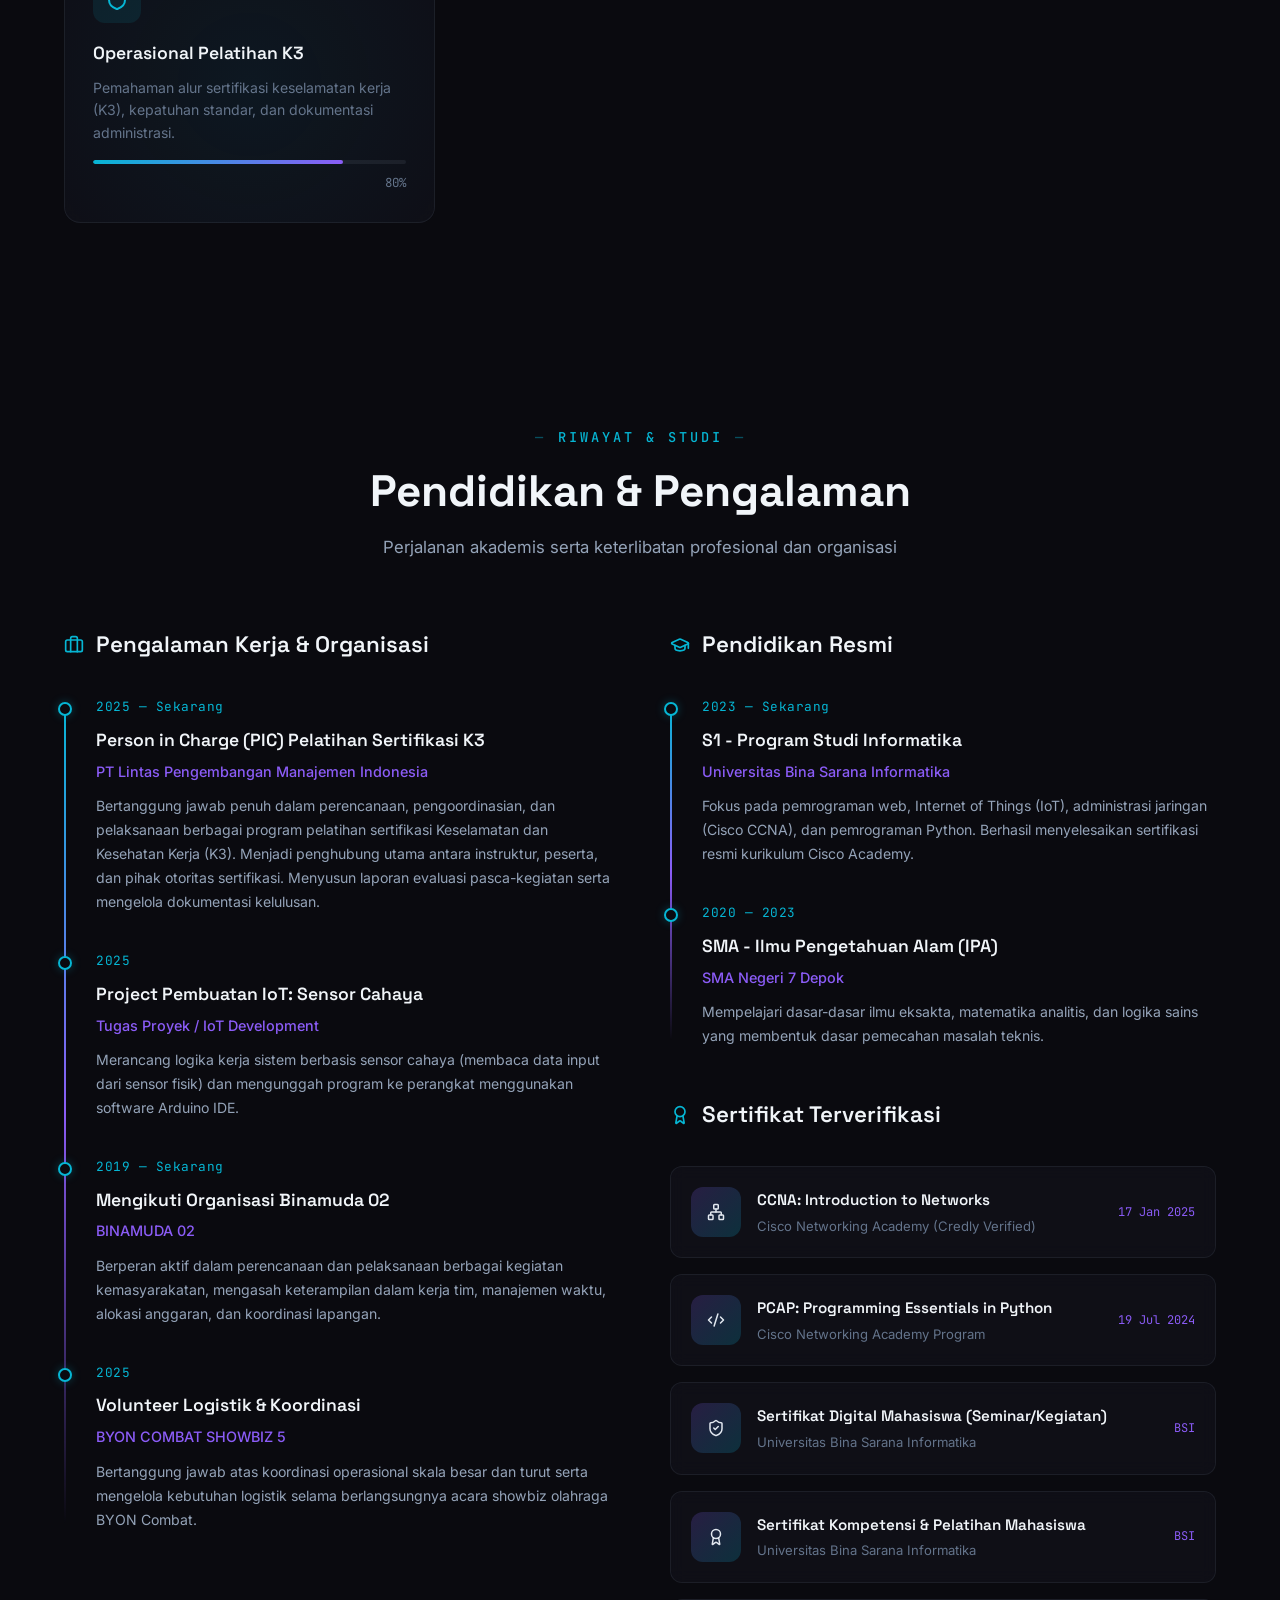
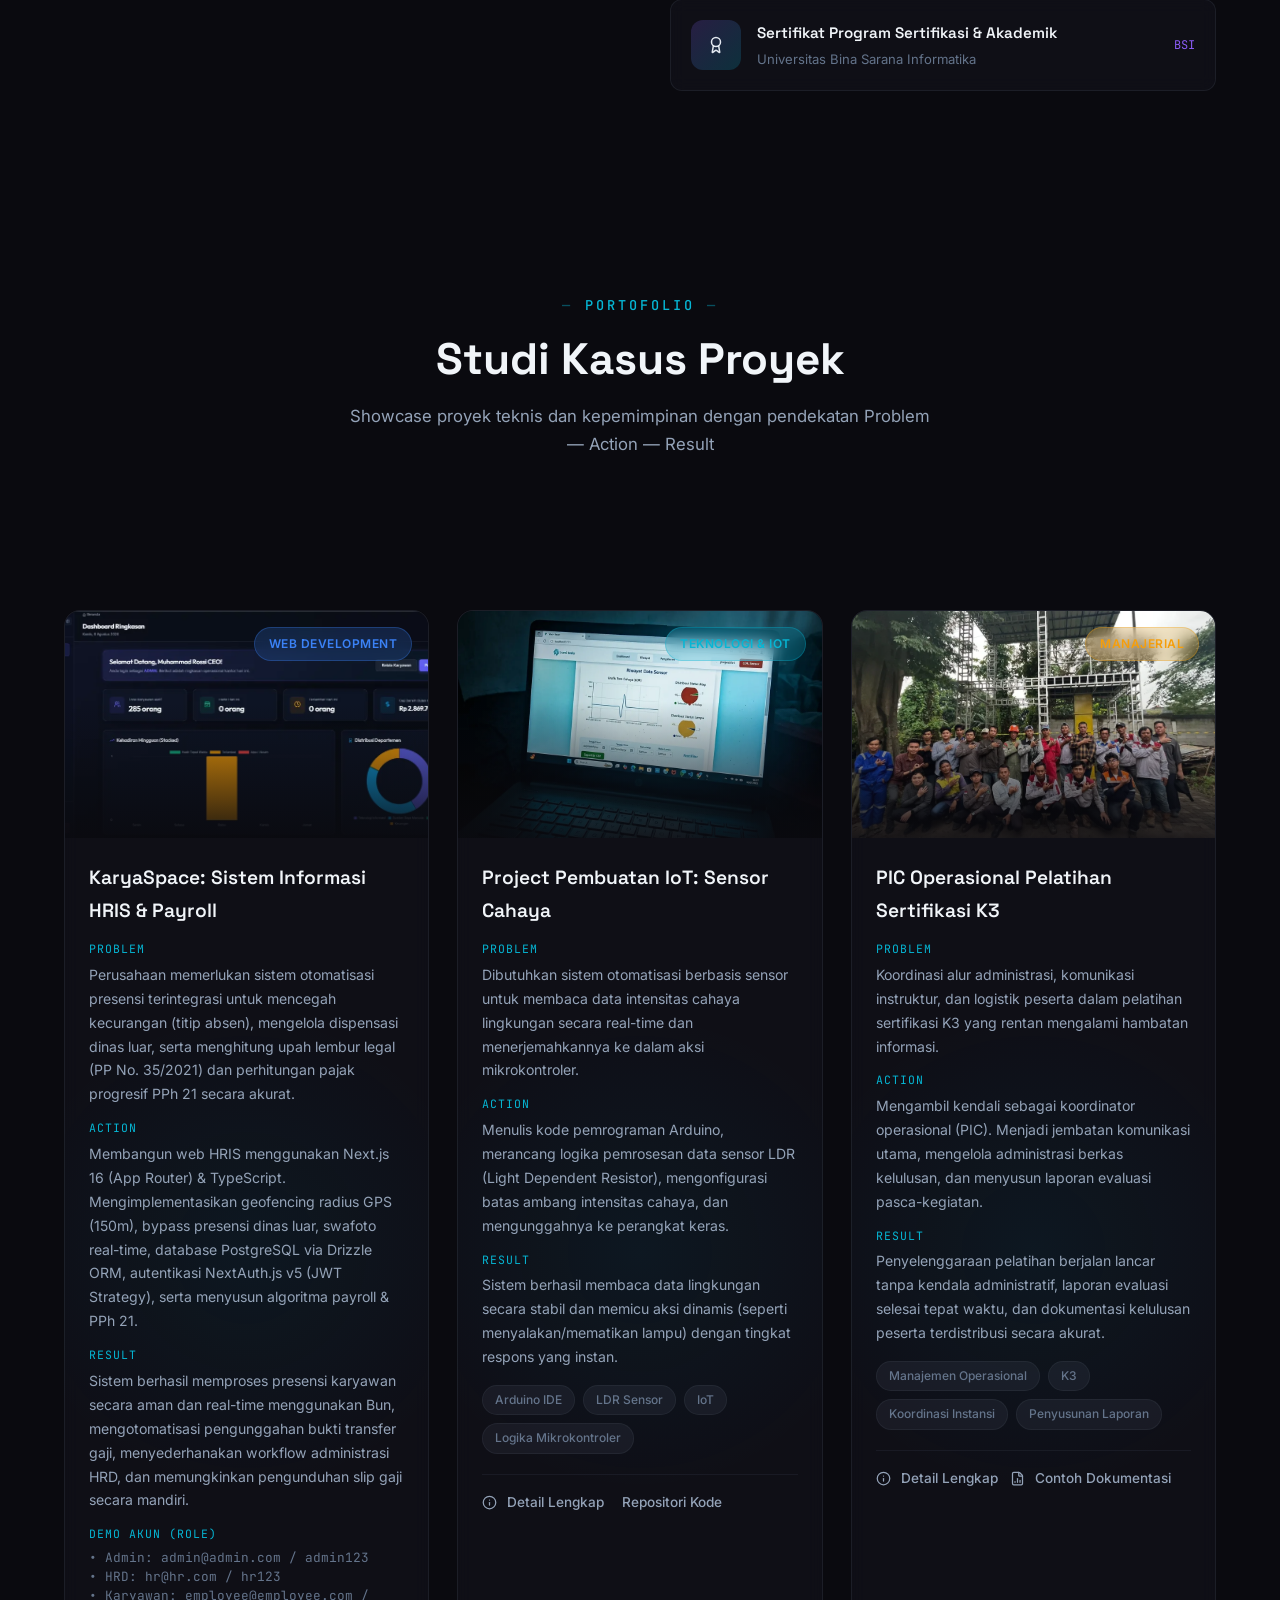
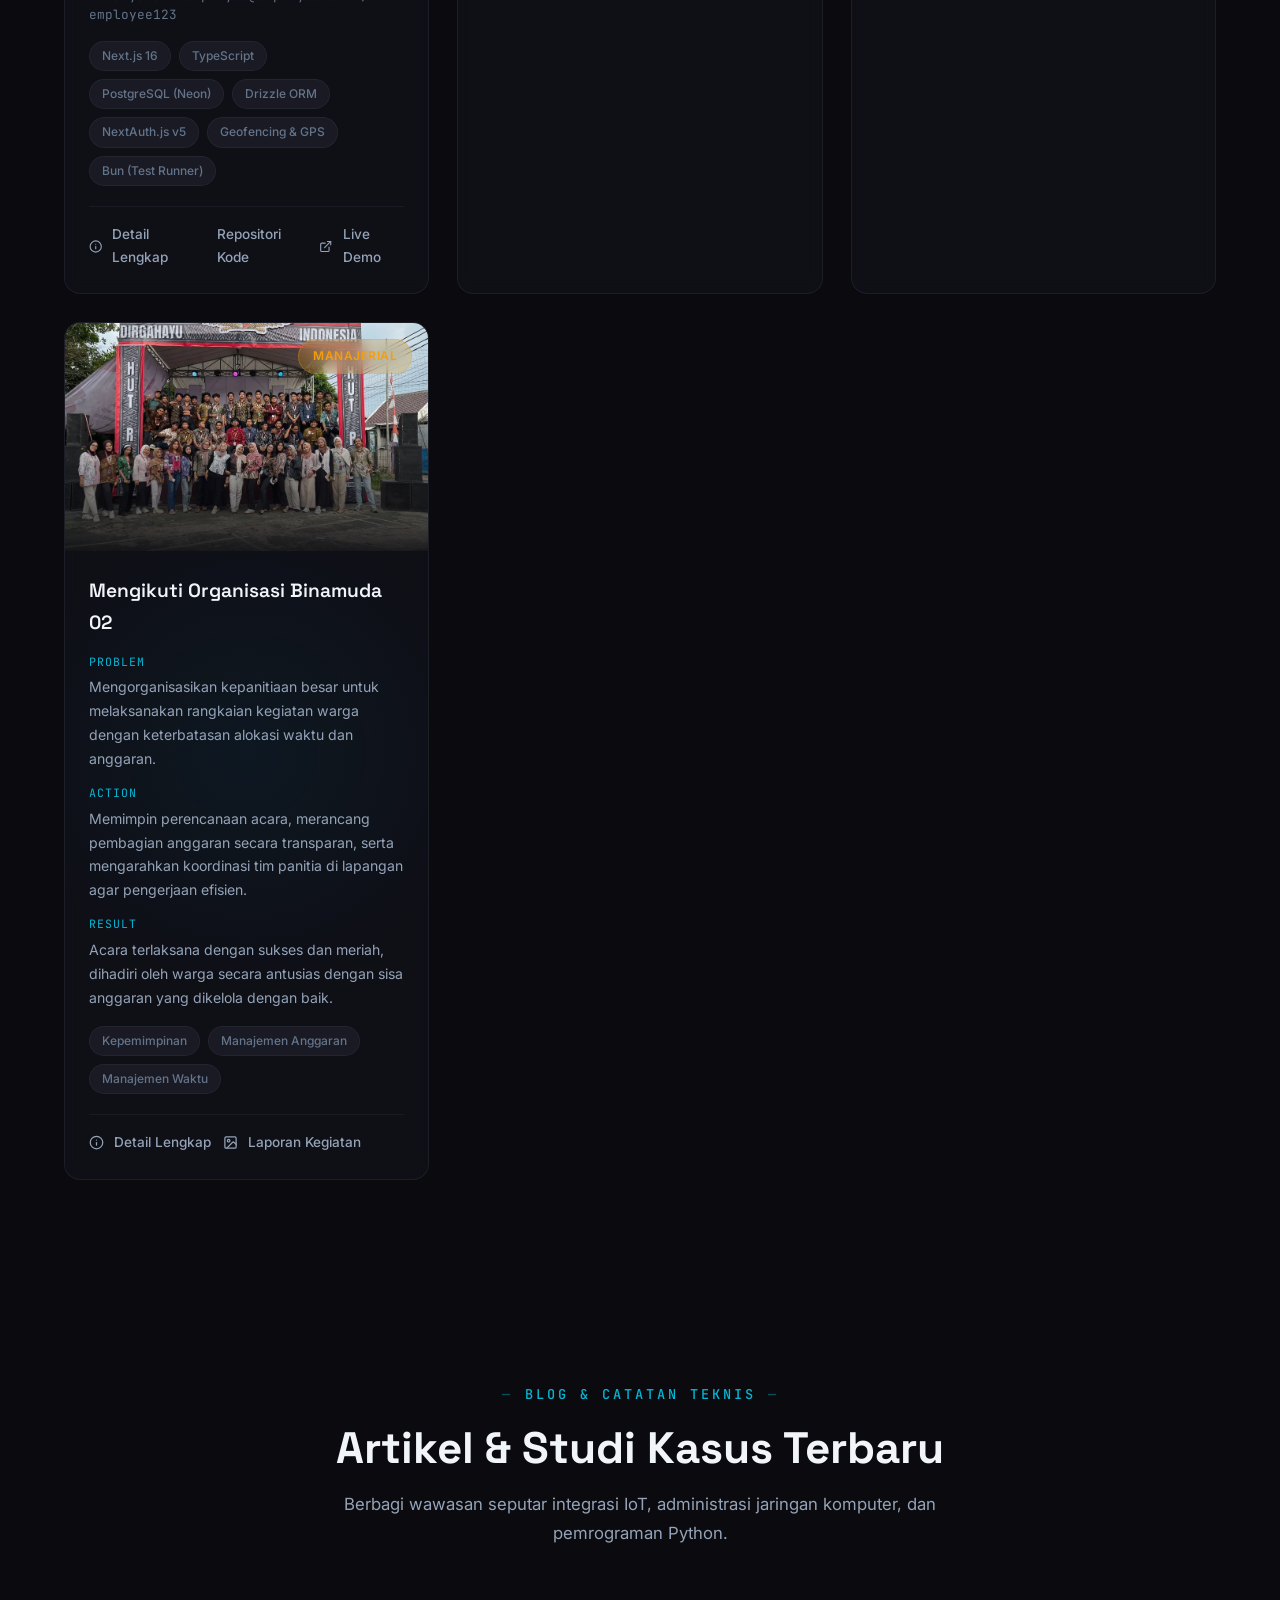
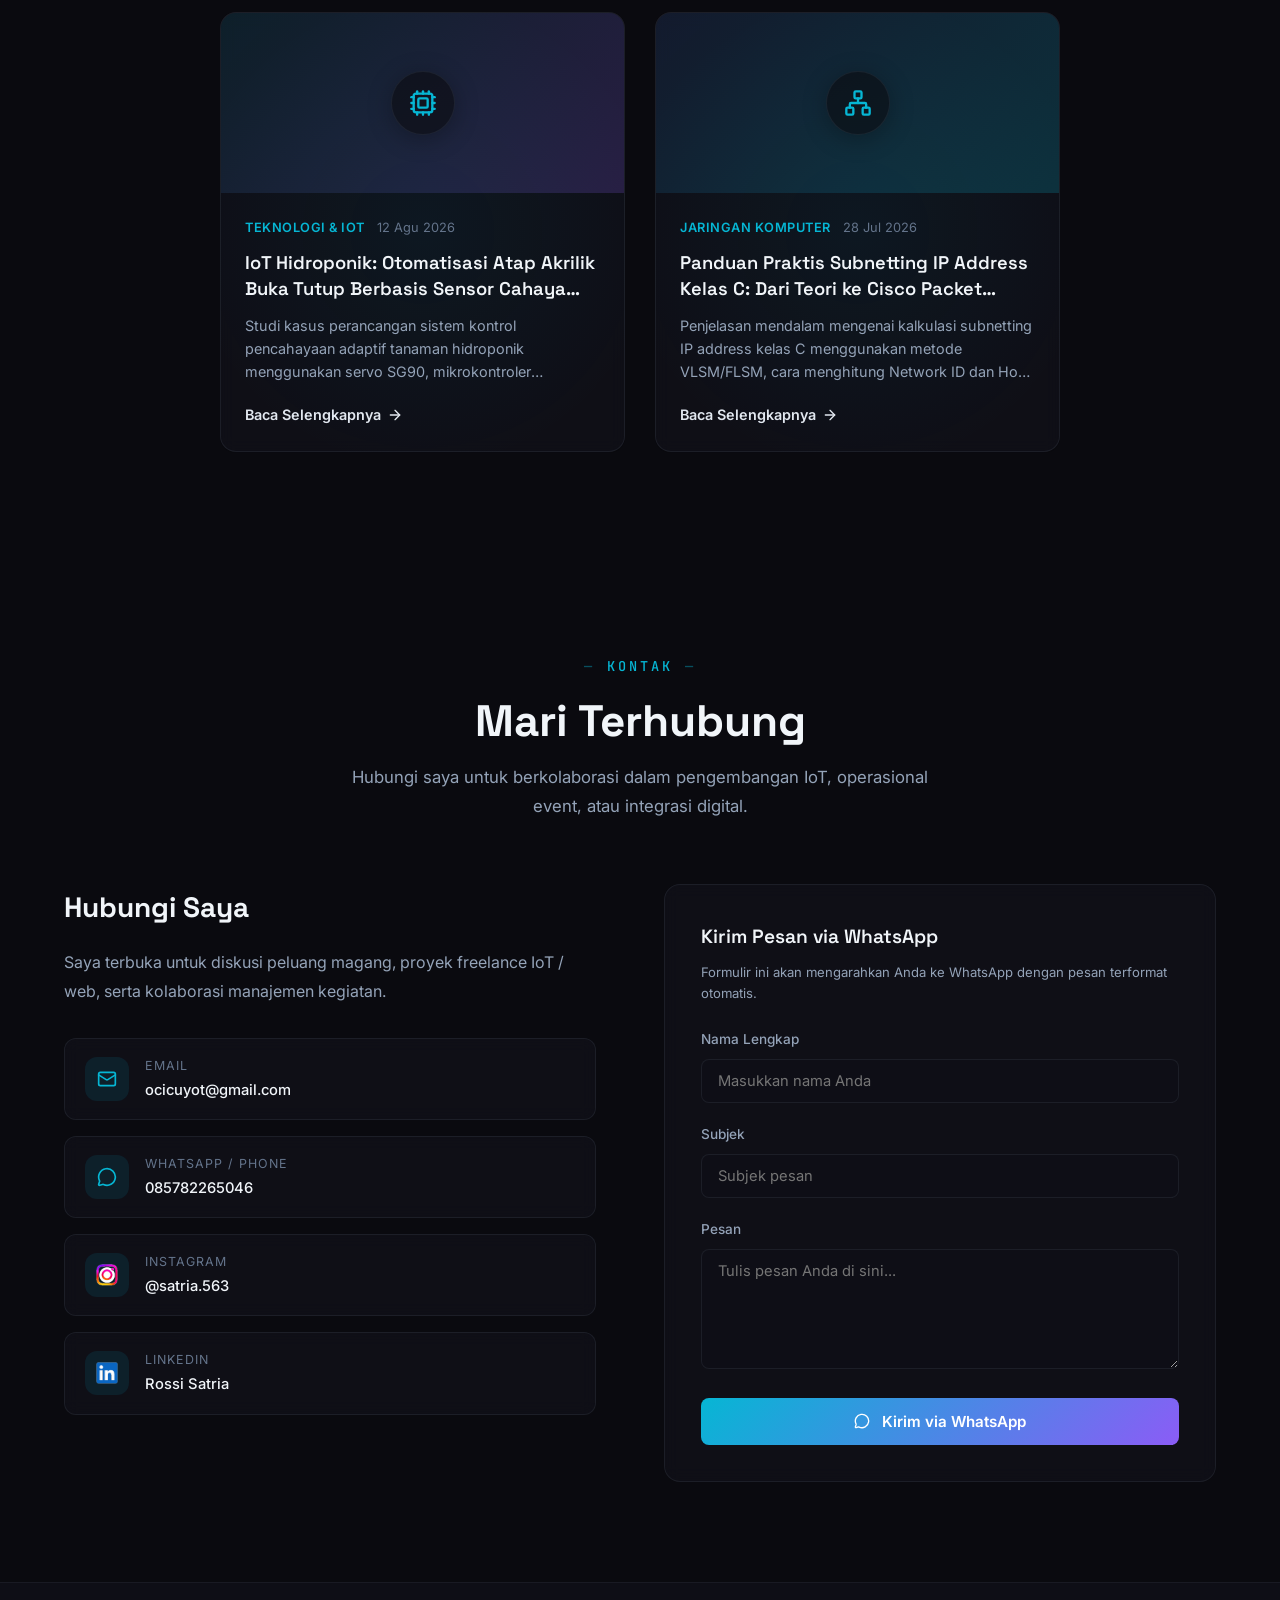
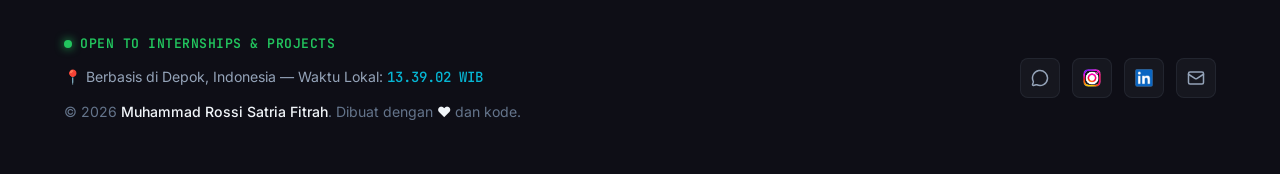
==== commit 96d355e6: "Feat: implement premium dark/light mode toggle with localStorage persistence" ====
--- a/index.html
+++ b/index.html
@@ -72,6 +72,14 @@
 
   <!-- Stylesheet -->
   <link rel="stylesheet" href="css/style.css">
+
+  <!-- Anti-FOUC Theme Script -->
+  <script>
+    const savedTheme = localStorage.getItem('theme');
+    if (savedTheme === 'light') {
+      document.documentElement.setAttribute('data-theme', 'light');
+    }
+  </script>
 </head>
 
 <body>
@@ -97,6 +105,9 @@
         <a href="#projects" class="navbar__link">Projects</a>
         <a href="#blog" class="navbar__link">Blog</a>
         <a href="#contact" class="navbar__link">Contact</a>
+        <button class="theme-toggle" id="theme-toggle-desktop" aria-label="Toggle Dark/Light Mode">
+          <i data-lucide="moon"></i>
+        </button>
         <a href="assets/docs/CV_RossiSatria.pdf" download class="navbar__link navbar__link--cv"><i
             data-lucide="file-text"></i> Unduh CV</a>
       </div>
@@ -119,6 +130,9 @@
       <a href="#projects" class="navbar__mobile-link">Projects</a>
       <a href="#blog" class="navbar__mobile-link">Blog</a>
       <a href="#contact" class="navbar__mobile-link">Contact</a>
+      <button class="theme-toggle theme-toggle--mobile" id="theme-toggle-mobile" aria-label="Toggle Dark/Light Mode">
+        <i data-lucide="moon"></i>
+      </button>
       <a href="assets/docs/CV_RossiSatria.pdf" download class="navbar__mobile-link navbar__mobile-link--cv"><i
           data-lucide="file-text"></i> Unduh CV</a>
     </div>
--- a/css/style.css
+++ b/css/style.css
@@ -62,6 +62,34 @@
   --transition-base: 0.3s cubic-bezier(0.4, 0, 0.2, 1);
   --transition-slow: 0.5s cubic-bezier(0.4, 0, 0.2, 1);
   --transition-spring: 0.6s cubic-bezier(0.34, 1.56, 0.64, 1);
+}
+
+/* ---------- Light Theme Colors ---------- */
+[data-theme="light"] {
+  --bg-primary: #f8fafc;
+  --bg-secondary: #f1f5f9;
+  --bg-surface: #ffffff;
+  --bg-elevated: #ffffff;
+  --bg-card: rgba(255, 255, 255, 0.7);
+  --bg-glass: rgba(255, 255, 255, 0.4);
+
+  --text-primary: #334155;
+  --text-secondary: #475569;
+  --text-muted: #64748b;
+  --text-heading: #0f172a;
+
+  --border-subtle: rgba(15, 23, 42, 0.08);
+  --border-card: rgba(15, 23, 42, 0.1);
+
+  --shadow-card: 0 4px 24px rgba(0, 0, 0, 0.06);
+  --shadow-glow-cyan: 0 0 30px rgba(6, 182, 212, 0.2);
+  --shadow-glow-violet: 0 0 30px rgba(139, 92, 246, 0.2);
+}
+
+[data-theme="light"] .bg-glow,
+[data-theme="light"] .hero__bg-orb {
+  opacity: 0.15 !important;
+  filter: blur(120px) !important;
 }
 
 /* ---------- Skip to Content (Accessibility) ---------- */
@@ -361,6 +389,27 @@
   display: flex;
   align-items: center;
   gap: 8px;
+}
+
+.theme-toggle {
+  display: flex;
+  align-items: center;
+  justify-content: center;
+  width: 40px;
+  height: 40px;
+  border-radius: var(--radius-full);
+  background: var(--border-subtle);
+  color: var(--text-heading);
+  border: 1px solid var(--border-card);
+  cursor: pointer;
+  transition: all var(--transition-fast);
+  margin-right: 8px;
+}
+
+.theme-toggle:hover {
+  background: var(--bg-card);
+  transform: translateY(-2px);
+  box-shadow: var(--shadow-glow-cyan);
 }
 
 .navbar__link {
@@ -1242,7 +1291,7 @@
 .blog-card {
   display: flex;
   flex-direction: column;
-  background: var(--bg-card);
+  background: var(--gradient-glow), var(--bg-card);
   border: 1px solid var(--border-card);
   border-radius: var(--radius-lg);
   overflow: hidden;
@@ -1331,6 +1380,7 @@
   margin-bottom: 12px;
   display: -webkit-box;
   -webkit-line-clamp: 2;
+  line-clamp: 2;
   -webkit-box-orient: vertical;
   overflow: hidden;
 }
@@ -1343,6 +1393,7 @@
   flex-grow: 1;
   display: -webkit-box;
   -webkit-line-clamp: 3;
+  line-clamp: 3;
   -webkit-box-orient: vertical;
   overflow: hidden;
 }
@@ -1441,6 +1492,7 @@
   font-weight: 700;
   background: var(--gradient-primary);
   -webkit-background-clip: text;
+  background-clip: text;
   -webkit-text-fill-color: transparent;
   margin-bottom: 12px;
 }
@@ -2129,6 +2181,14 @@
     justify-content: center;
     height: 100%;
     gap: 12px;
+  }
+
+  .theme-toggle--mobile {
+    width: 48px;
+    height: 48px;
+    font-size: 1.2rem;
+    margin-top: 8px;
+    margin-right: 0;
   }
 
   .navbar__mobile-link {
@@ -2693,3 +2753,548 @@
     transition: none;
   }
 }
+
+/* ============================================
+   GAYA CETAK (PRINT STYLE / PDF CV GENERATOR)
+   ============================================ */
+@media print {
+  /* 1. Reset Warna Dasar & Latar Belakang */
+  :root {
+    --bg-primary: #ffffff !important;
+    --bg-secondary: #ffffff !important;
+    --bg-surface: #ffffff !important;
+    --bg-card: #ffffff !important;
+    --bg-glass: #ffffff !important;
+    --text-primary: #111111 !important;
+    --text-secondary: #333333 !important;
+    --text-muted: #555555 !important;
+    --text-heading: #000000 !important;
+    --border-card: #dddddd !important;
+    --border-subtle: #eeeeee !important;
+    --accent-cyan: #097d8e !important;
+    --accent-violet: #6d28d9 !important;
+    --accent-blue: #1d4ed8 !important;
+  }
+
+  body {
+    background: #ffffff !important;
+    color: #111111 !important;
+    font-size: 11pt !important;
+    line-height: 1.5 !important;
+    opacity: 1 !important;
+    transition: none !important;
+  }
+
+  /* 2. Sembunyikan Elemen Non-Cetak */
+  .navbar,
+  .navbar__mobile-overlay,
+  .skip-to-content,
+  .bg-grid,
+  .bg-glow,
+  .hero__bg-orb,
+  .hero__actions,
+  .projects__filters,
+  .project-card__links,
+  .contact__form,
+  .modal,
+  .back-to-top,
+  .status-pulse,
+  .heart-pulse,
+  .about__floating-card {
+    display: none !important;
+  }
+
+  /* 3. Paksa Tampil Semua Elemen Scroll Reveal */
+  .reveal {
+    opacity: 1 !important;
+    transform: none !important;
+    visibility: visible !important;
+    transition: none !important;
+  }
+
+  .skill-card__bar-fill {
+    transition: none !important;
+    background: #097d8e !important;
+  }
+
+  /* 4. Penataan Tata Letak Kontainer */
+  .container {
+    max-width: 100% !important;
+    width: 100% !important;
+    padding: 0 !important;
+    margin: 0 !important;
+  }
+
+  .section {
+    padding: 20px 0 !important;
+    page-break-inside: avoid;
+  }
+
+  .section-header {
+    margin-bottom: 20px !important;
+    text-align: left !important;
+    page-break-after: avoid;
+  }
+
+  .section-title {
+    font-size: 18pt !important;
+    color: #000000 !important;
+    border-bottom: 2px solid #097d8e !important;
+    padding-bottom: 5px !important;
+    margin-top: 10px !important;
+  }
+
+  .section-subtitle,
+  .section-label {
+    font-size: 10pt !important;
+    color: #555555 !important;
+    margin-bottom: 4px !important;
+  }
+
+  /* 5. Hero Section (Header Resume) */
+  .hero {
+    padding-top: 10px !important;
+    padding-bottom: 20px !important;
+    border-bottom: 2px solid #111111 !important;
+    margin-bottom: 20px !important;
+  }
+
+  .hero .container {
+    display: flex !important;
+    flex-direction: row !important;
+    justify-content: space-between !important;
+    align-items: center !important;
+    text-align: left !important;
+  }
+
+  .hero__content {
+    max-width: 75% !important;
+    padding: 0 !important;
+  }
+
+  .hero__greeting {
+    font-size: 11pt !important;
+    margin-bottom: 2px !important;
+  }
+
+  .hero__name {
+    font-size: 24pt !important;
+    line-height: 1.2 !important;
+    margin-bottom: 5px !important;
+    color: #000000 !important;
+  }
+
+  .hero__title-wrapper {
+    font-size: 14pt !important;
+    font-weight: 600 !important;
+    color: #097d8e !important;
+    margin-bottom: 8px !important;
+  }
+
+  .hero__description {
+    font-size: 10pt !important;
+    line-height: 1.4 !important;
+    color: #333333 !important;
+  }
+
+  .hero__image-wrapper {
+    width: 120px !important;
+    height: 120px !important;
+    border-radius: 50% !important;
+    overflow: hidden !important;
+    border: 3px solid #097d8e !important;
+    box-shadow: none !important;
+  }
+
+  .hero__image {
+    width: 100% !important;
+    height: 100% !important;
+    object-fit: cover !important;
+  }
+
+  .hero__image-glow {
+    display: none !important;
+  }
+
+  .hero__badge {
+    display: none !important;
+  }
+
+  /* 6. About Section */
+  .about__grid {
+    display: block !important;
+  }
+
+  .about__image-container {
+    display: none !important;
+  }
+
+  .about__text {
+    padding: 0 !important;
+  }
+
+  .about__text h3 {
+    font-size: 13pt !important;
+    margin-bottom: 10px !important;
+  }
+
+  .about__highlights {
+    display: grid !important;
+    grid-template-columns: repeat(3, 1fr) !important;
+    gap: 8px !important;
+    margin-top: 15px !important;
+  }
+
+  .about__highlight-item {
+    font-size: 9pt !important;
+    color: #111111 !important;
+  }
+
+  /* 7. Skills Section */
+  .skills__grid {
+    display: grid !important;
+    grid-template-columns: 1fr 1fr !important;
+    gap: 12px !important;
+  }
+
+  .skill-card {
+    background: transparent !important;
+    border: 1px solid #dddddd !important;
+    border-radius: 4px !important;
+    padding: 10px !important;
+    box-shadow: none !important;
+    display: flex !important;
+    flex-direction: column !important;
+    page-break-inside: avoid;
+  }
+
+  .skill-card__icon {
+    display: none !important;
+  }
+
+  .skill-card__name {
+    font-size: 10pt !important;
+    font-weight: 600 !important;
+    color: #000000 !important;
+    margin-bottom: 4px !important;
+  }
+
+  .skill-card__description {
+    font-size: 8.5pt !important;
+    line-height: 1.3 !important;
+    color: #444444 !important;
+    margin-bottom: 8px !important;
+  }
+
+  .skill-card__bar {
+    height: 6px !important;
+    background: #eeeeee !important;
+    border: 1px solid #cccccc !important;
+  }
+
+  .skill-card__level {
+    font-size: 8pt !important;
+    text-align: right !important;
+    margin-top: 2px !important;
+    font-weight: bold !important;
+  }
+
+  /* 8. Experience & Education Section */
+  .experience__layout {
+    display: grid !important;
+    grid-template-columns: 1fr 1fr !important;
+    gap: 30px !important;
+  }
+
+  .experience__column-title {
+    font-size: 12pt !important;
+    font-weight: 700 !important;
+    color: #000000 !important;
+    border-bottom: 1px solid #cccccc !important;
+    padding-bottom: 4px !important;
+    margin-bottom: 15px !important;
+  }
+
+  .experience__column-title .icon {
+    display: none !important;
+  }
+
+  .timeline {
+    padding-left: 10px !important;
+    border-left: 2px solid #097d8e !important;
+  }
+
+  .timeline__item {
+    margin-bottom: 15px !important;
+    position: relative !important;
+    page-break-inside: avoid;
+  }
+
+  .timeline__dot {
+    display: none !important;
+  }
+
+  .timeline__date {
+    font-size: 9pt !important;
+    font-weight: bold !important;
+    color: #097d8e !important;
+    margin-bottom: 2px !important;
+  }
+
+  .timeline__title {
+    font-size: 10.5pt !important;
+    font-weight: 700 !important;
+    color: #000000 !important;
+  }
+
+  .timeline__company {
+    font-size: 9pt !important;
+    font-style: italic !important;
+    color: #444444 !important;
+    margin-bottom: 4px !important;
+  }
+
+  .timeline__description {
+    font-size: 9pt !important;
+    line-height: 1.3 !important;
+    color: #333333 !important;
+  }
+
+  /* Sertifikat Terverifikasi */
+  .cert-grid {
+    display: flex !important;
+    flex-direction: column !important;
+    gap: 8px !important;
+  }
+
+  .cert-card {
+    background: transparent !important;
+    border: 1px solid #dddddd !important;
+    padding: 8px 12px !important;
+    border-radius: 4px !important;
+    display: flex !important;
+    align-items: center !important;
+    justify-content: space-between !important;
+    box-shadow: none !important;
+    pointer-events: none !important;
+    page-break-inside: avoid;
+  }
+
+  .cert-card__badge {
+    display: none !important;
+  }
+
+  .cert-card__info {
+    text-align: left !important;
+  }
+
+  .cert-card__name {
+    font-size: 9.5pt !important;
+    font-weight: bold !important;
+    color: #000000 !important;
+  }
+
+  .cert-card__issuer {
+    font-size: 8.5pt !important;
+    color: #555555 !important;
+  }
+
+  .cert-card__date {
+    font-size: 8.5pt !important;
+    font-weight: bold !important;
+    color: #097d8e !important;
+    text-align: right !important;
+  }
+
+  /* 9. Projects Section */
+  .projects__grid {
+    display: flex !important;
+    flex-direction: column !important;
+    gap: 20px !important;
+  }
+
+  .project-card {
+    background: transparent !important;
+    border: 1px solid #dddddd !important;
+    border-radius: 6px !important;
+    box-shadow: none !important;
+    display: block !important;
+    page-break-inside: avoid;
+  }
+
+  .project-card__image-wrapper {
+    display: none !important;
+  }
+
+  .project-card__body {
+    padding: 15px !important;
+  }
+
+  .project-card__title {
+    font-size: 12pt !important;
+    font-weight: bold !important;
+    color: #000000 !important;
+    border-bottom: 1px dashed #dddddd !important;
+    padding-bottom: 4px !important;
+    margin-bottom: 10px !important;
+  }
+
+  .project-card__section-label {
+    font-size: 8.5pt !important;
+    text-transform: uppercase !important;
+    font-weight: bold !important;
+    color: #097d8e !important;
+    margin-top: 6px !important;
+    margin-bottom: 2px !important;
+  }
+
+  .project-card__text {
+    font-size: 9pt !important;
+    line-height: 1.3 !important;
+    color: #333333 !important;
+    margin-bottom: 8px !important;
+  }
+
+  .project-card__tags {
+    display: flex !important;
+    flex-wrap: wrap !important;
+    gap: 4px !important;
+    margin-top: 8px !important;
+  }
+
+  .project-card__tag {
+    font-size: 7.5pt !important;
+    background: #eeeeee !important;
+    color: #333333 !important;
+    border: 1px solid #cccccc !important;
+    padding: 2px 6px !important;
+    border-radius: 3px !important;
+  }
+
+  /* 10. Blog Section */
+  .blog__grid {
+    display: flex !important;
+    flex-direction: column !important;
+    gap: 15px !important;
+    max-width: 100% !important;
+  }
+
+  .blog-card {
+    background: transparent !important;
+    border: 1px solid #dddddd !important;
+    border-radius: 6px !important;
+    box-shadow: none !important;
+    display: block !important;
+    page-break-inside: avoid;
+  }
+
+  .blog-card__image-wrapper {
+    display: none !important;
+  }
+
+  .blog-card__body {
+    padding: 15px !important;
+  }
+
+  .blog-card__meta {
+    font-size: 8.5pt !important;
+    margin-bottom: 4px !important;
+  }
+
+  .blog-card__category {
+    font-weight: bold !important;
+    color: #097d8e !important;
+  }
+
+  .blog-card__title {
+    font-size: 11pt !important;
+    color: #000000 !important;
+    margin-bottom: 6px !important;
+    -webkit-line-clamp: none !important;
+    line-clamp: none !important;
+  }
+
+  .blog-card__excerpt {
+    font-size: 9pt !important;
+    line-height: 1.3 !important;
+    color: #333333 !important;
+    margin-bottom: 0 !important;
+    -webkit-line-clamp: none !important;
+    line-clamp: none !important;
+  }
+
+  .blog-card__link {
+    display: none !important;
+  }
+
+  /* 11. Contact Section */
+  .contact__grid {
+    display: block !important;
+  }
+
+  .contact__info {
+    padding: 0 !important;
+  }
+
+  .contact__info h3 {
+    font-size: 12pt !important;
+    margin-bottom: 10px !important;
+  }
+
+  .contact__channels {
+    display: grid !important;
+    grid-template-columns: 1fr 1fr !important;
+    gap: 10px !important;
+  }
+
+  .contact__channel {
+    background: transparent !important;
+    border: 1px solid #dddddd !important;
+    padding: 8px 12px !important;
+    border-radius: 4px !important;
+    box-shadow: none !important;
+    pointer-events: none !important;
+  }
+
+  .contact__channel-icon {
+    display: none !important;
+  }
+
+  .contact__channel-label {
+    font-size: 7.5pt !important;
+    color: #555555 !important;
+  }
+
+  .contact__channel-value {
+    font-size: 9.5pt !important;
+    color: #000000 !important;
+  }
+
+  /* 12. Footer */
+  .footer {
+    border-top: 1px solid #cccccc !important;
+    padding: 15px 0 !important;
+    margin-top: 30px !important;
+    background: transparent !important;
+  }
+
+  .footer__info {
+    font-size: 8.5pt !important;
+    color: #555555 !important;
+    text-align: center !important;
+  }
+
+  .footer__location {
+    margin-top: 4px !important;
+  }
+
+  .footer__socials {
+    display: none !important;
+  }
+
+  /* 13. Aturan Halaman */
+  @page {
+    size: A4 portrait;
+    margin: 1.5cm 1.2cm;
+  }
+}
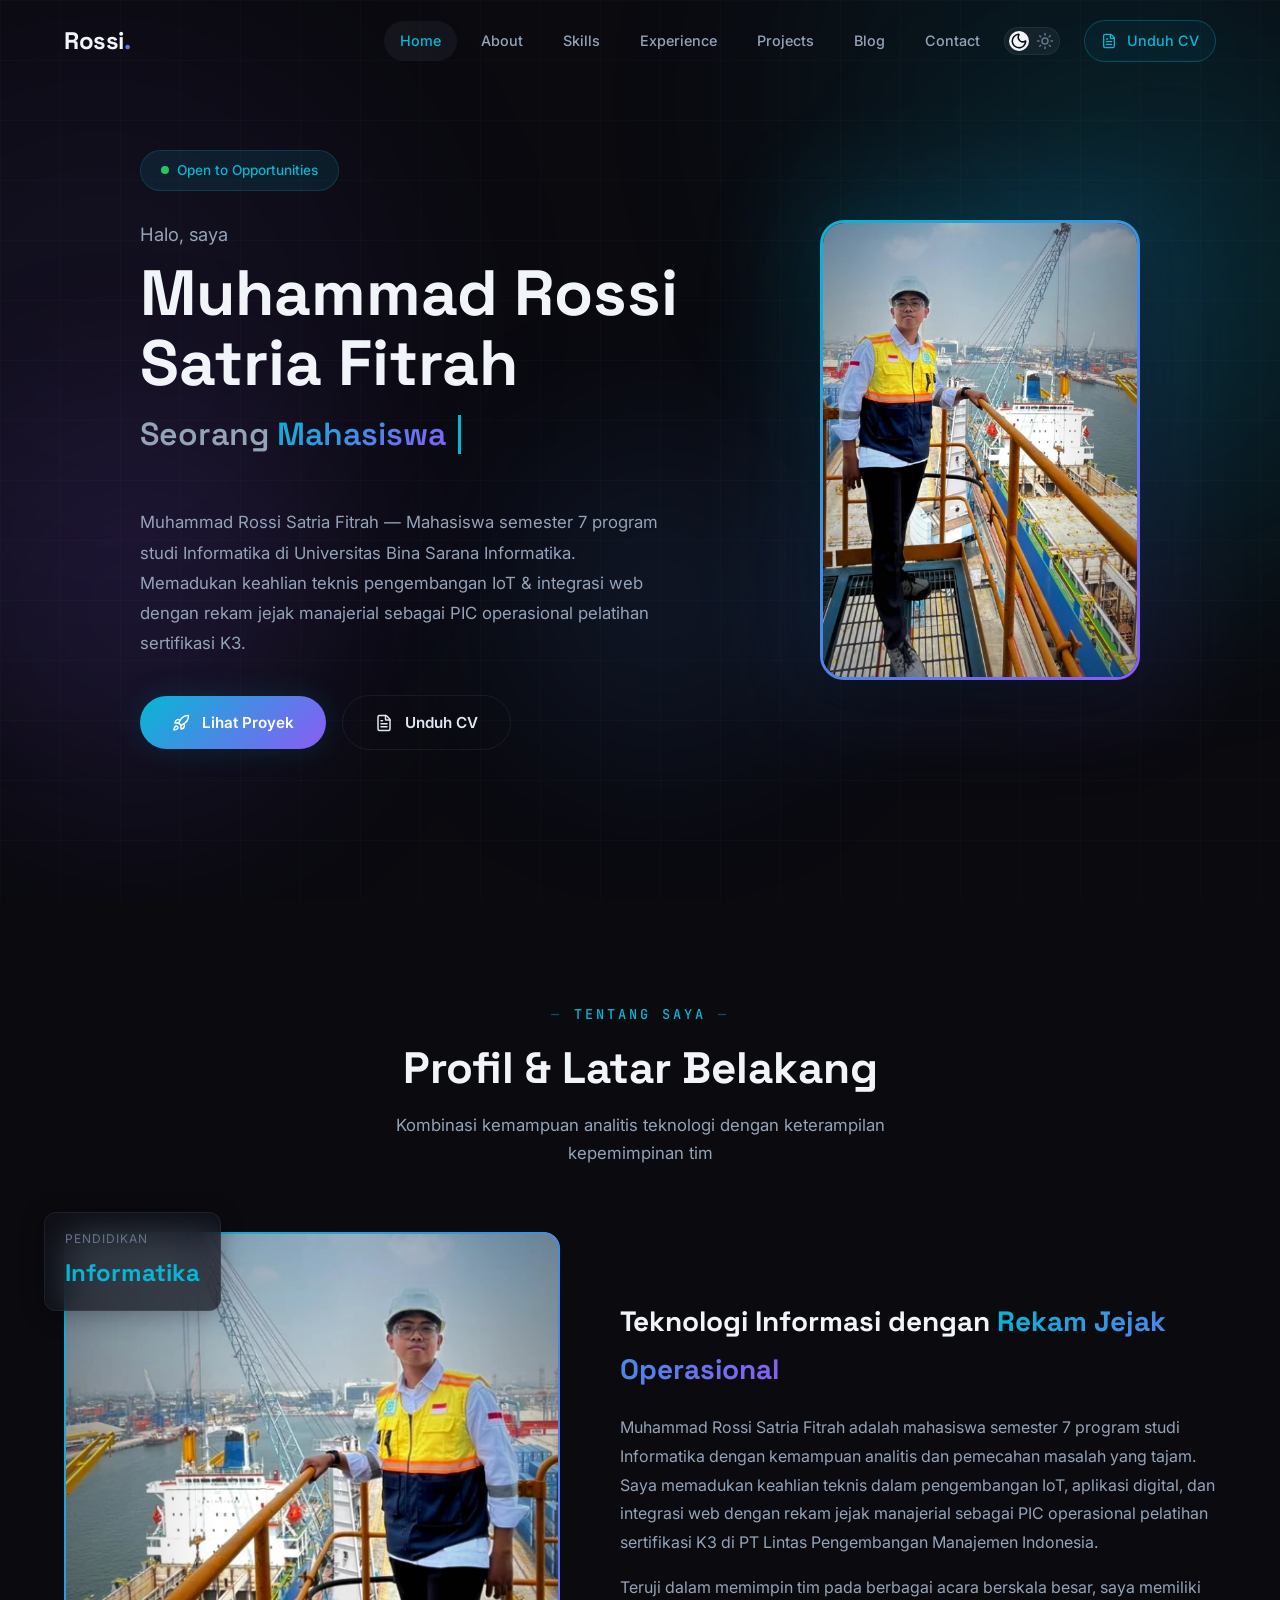
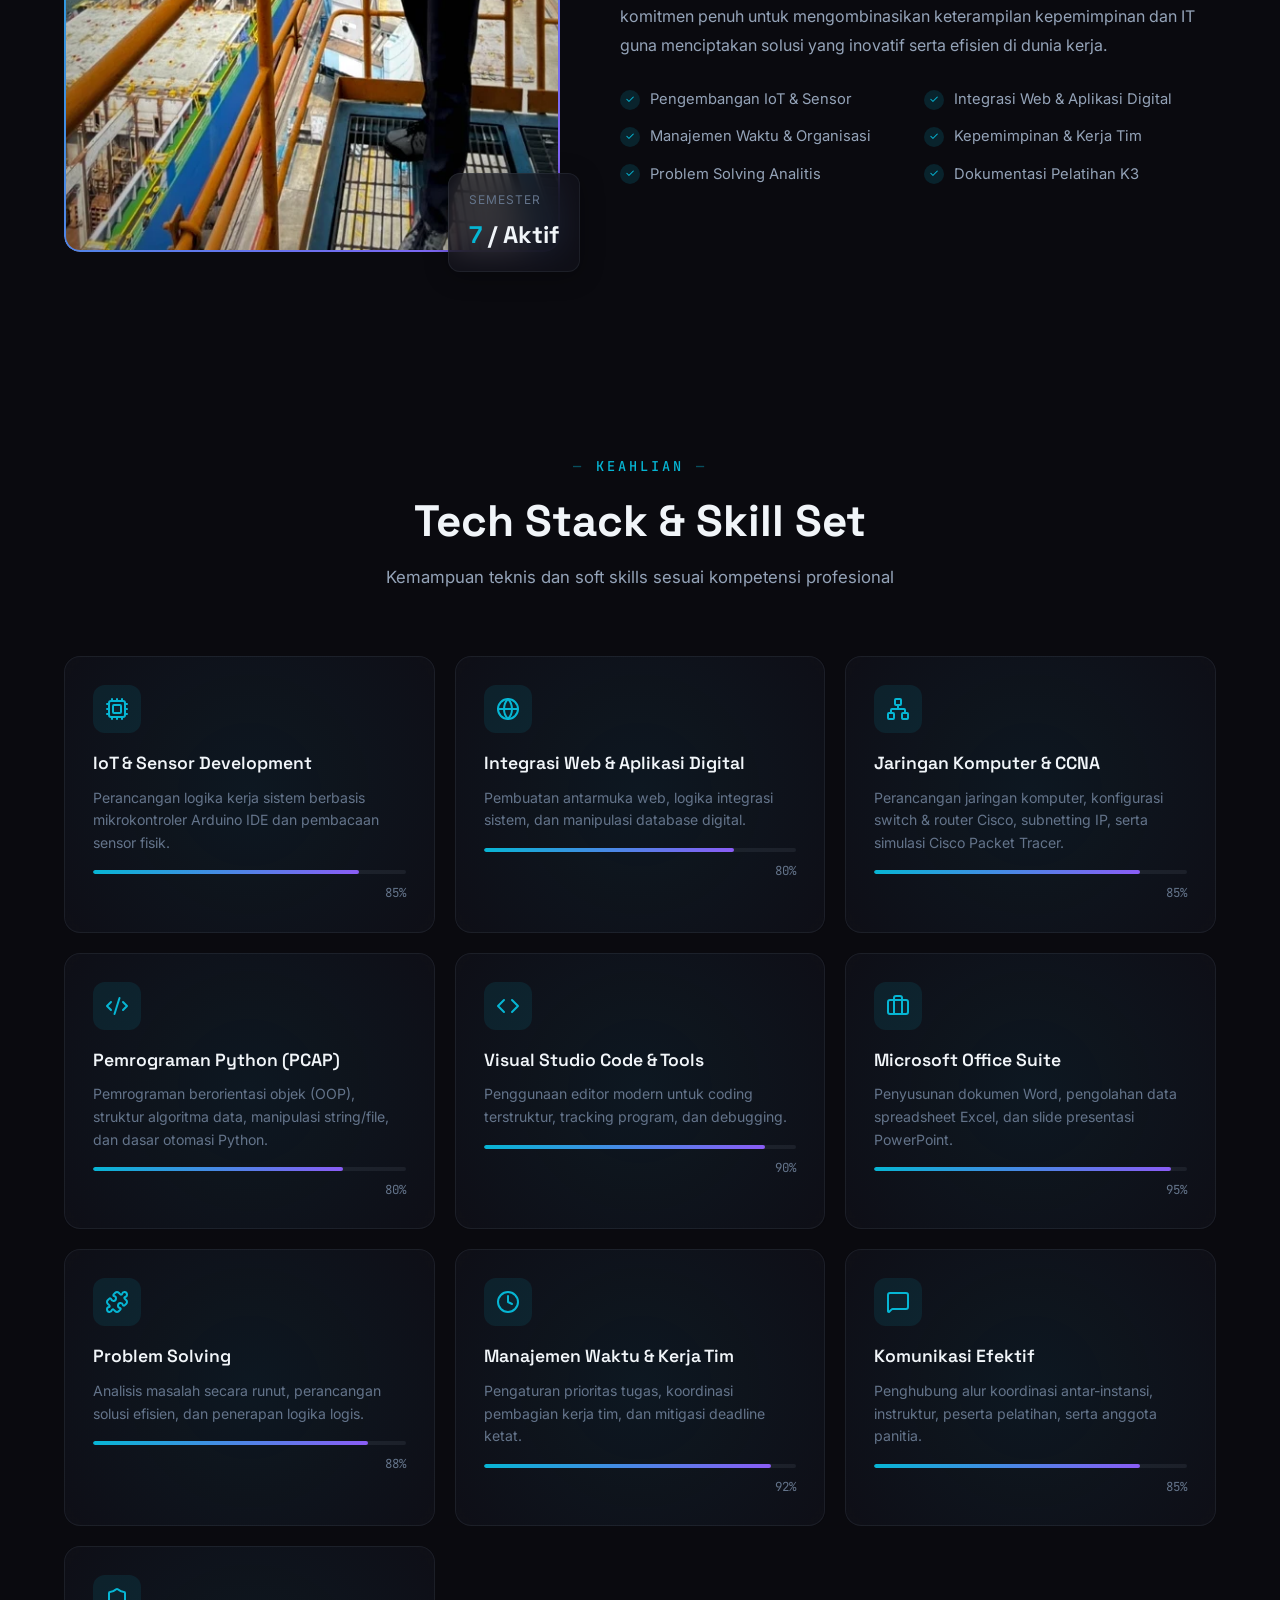
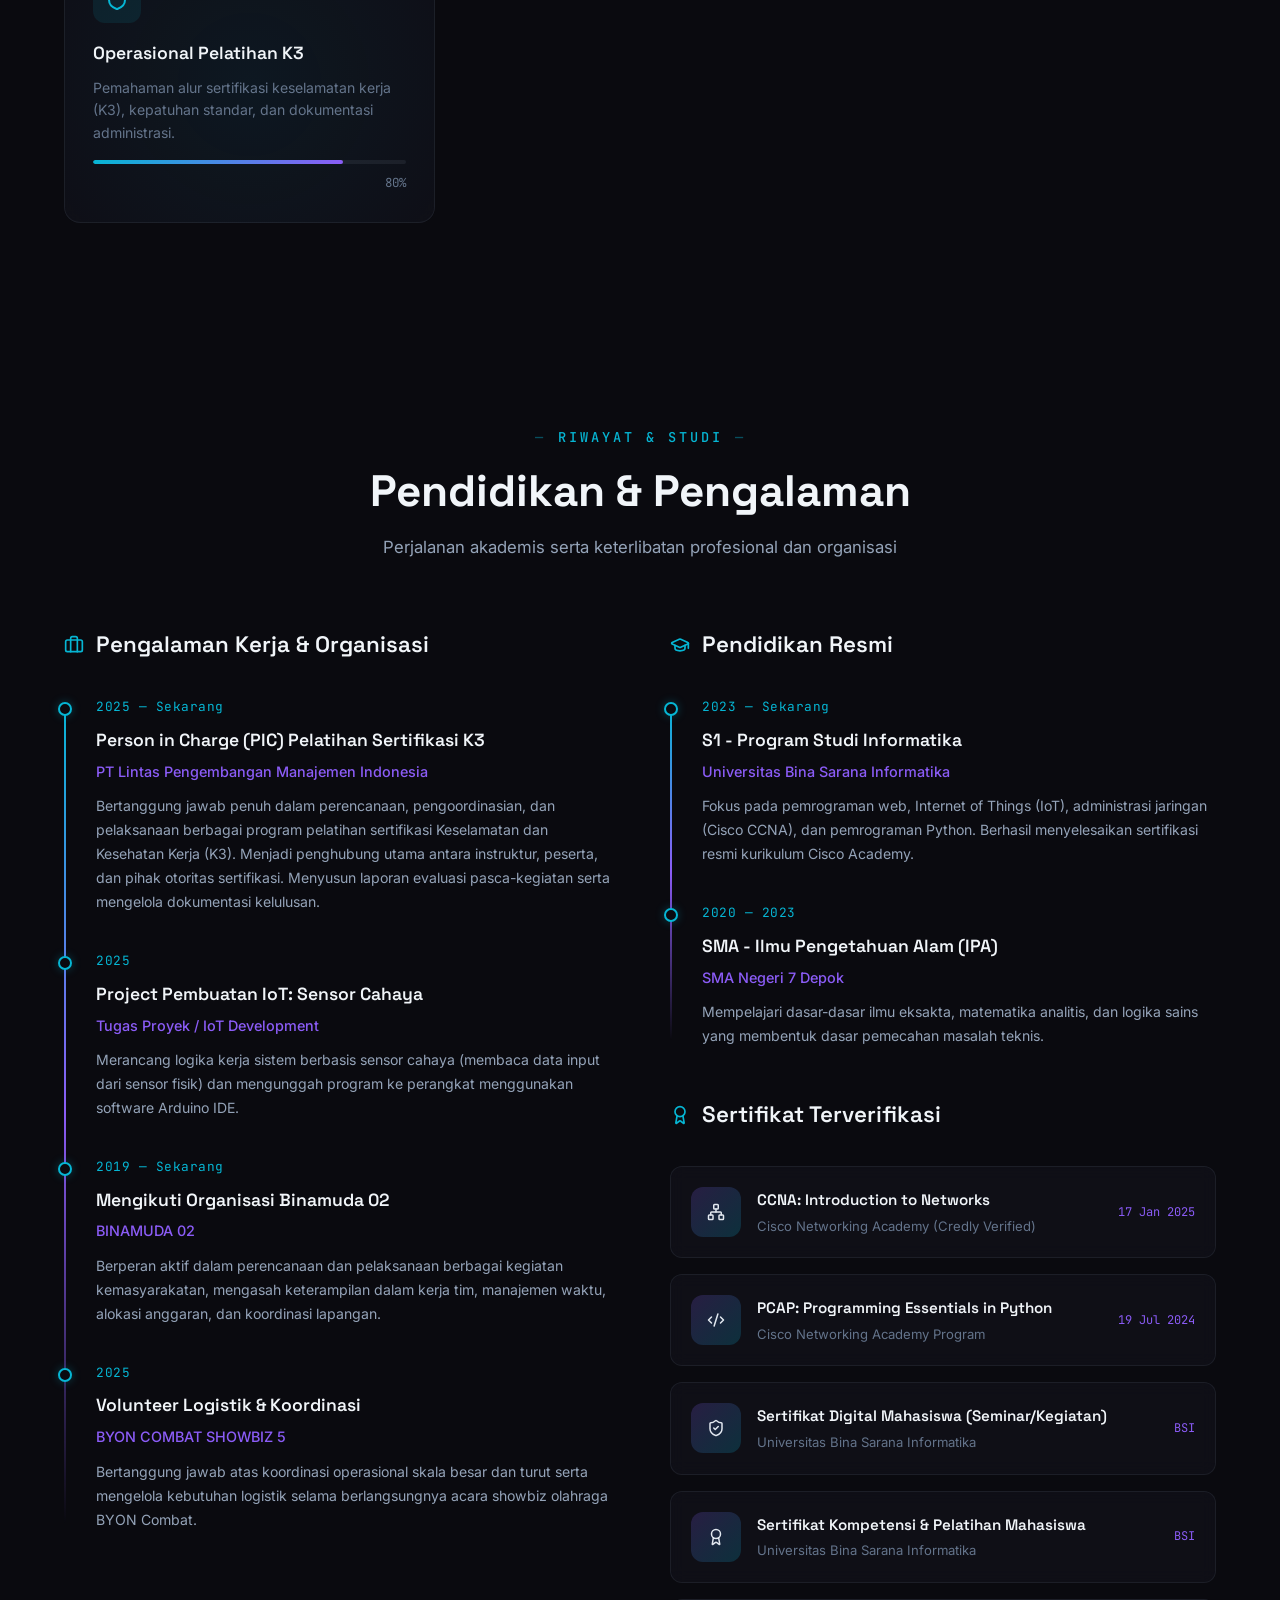
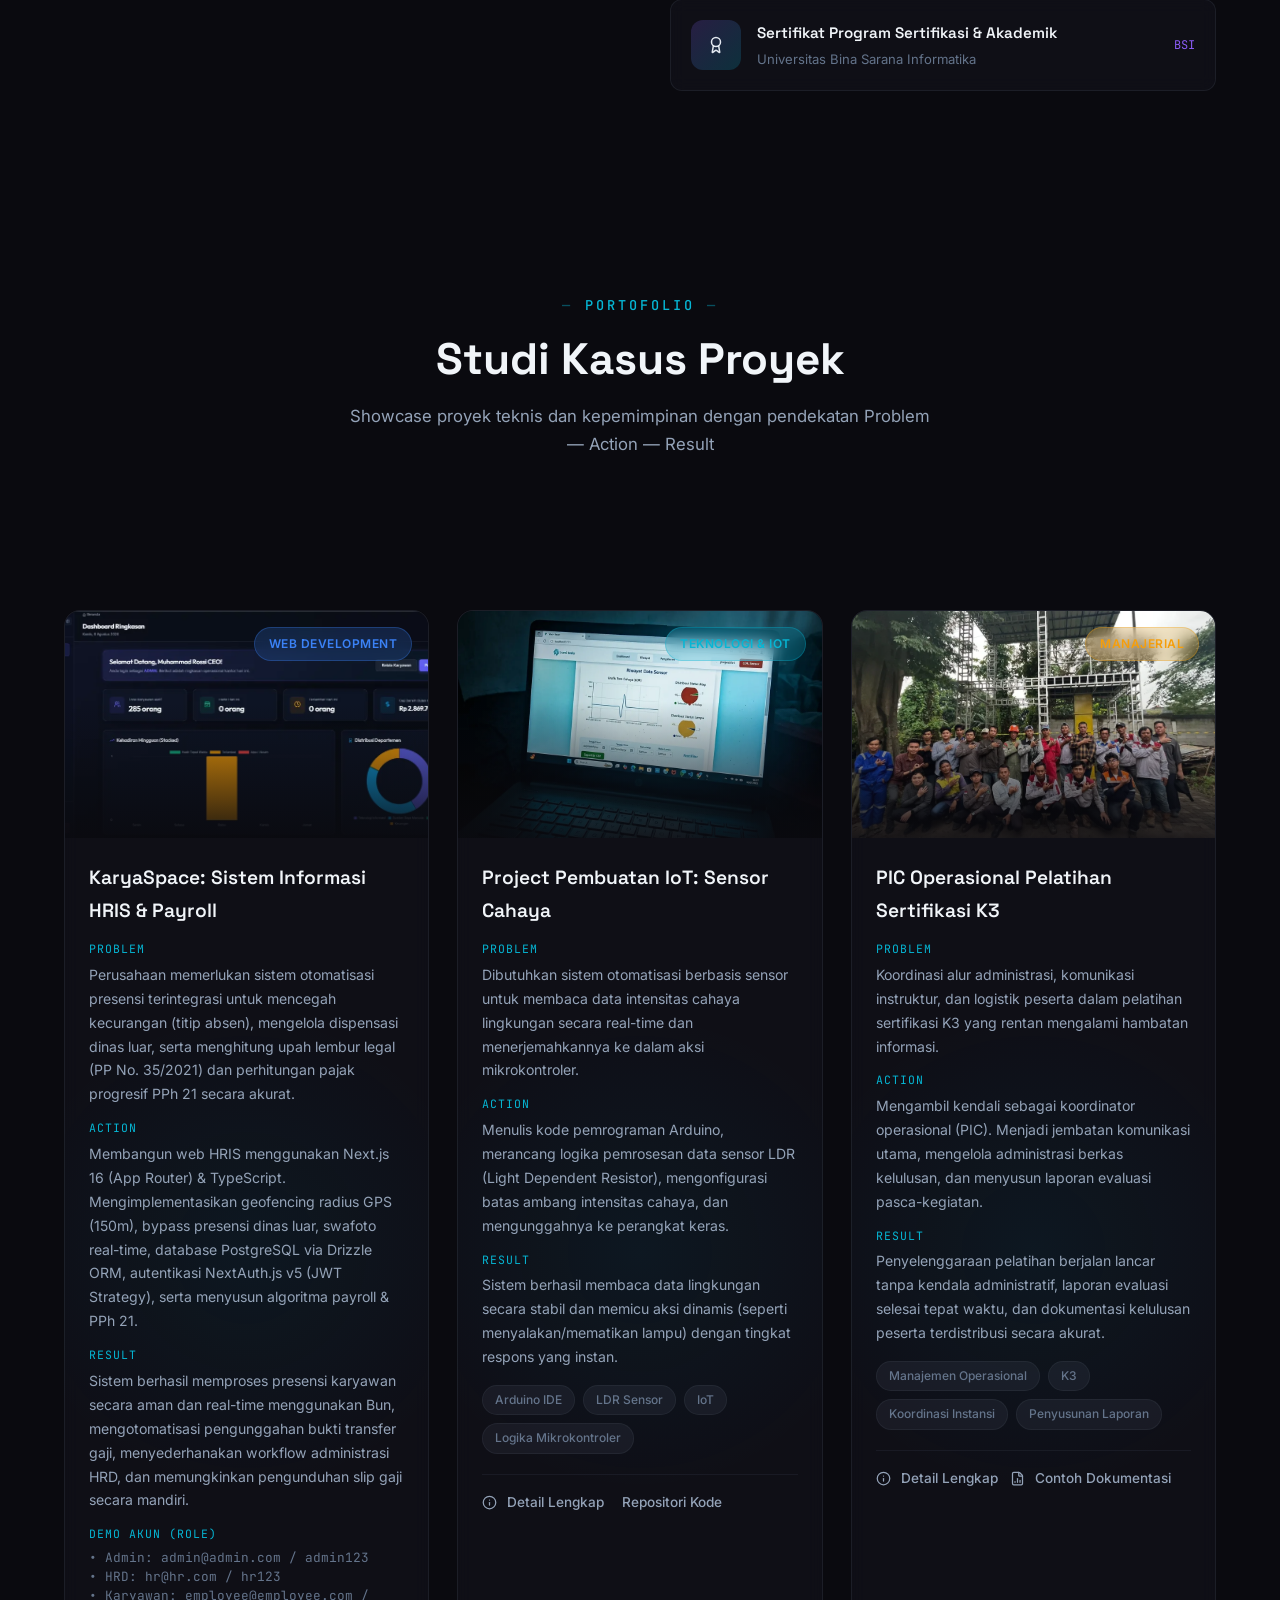
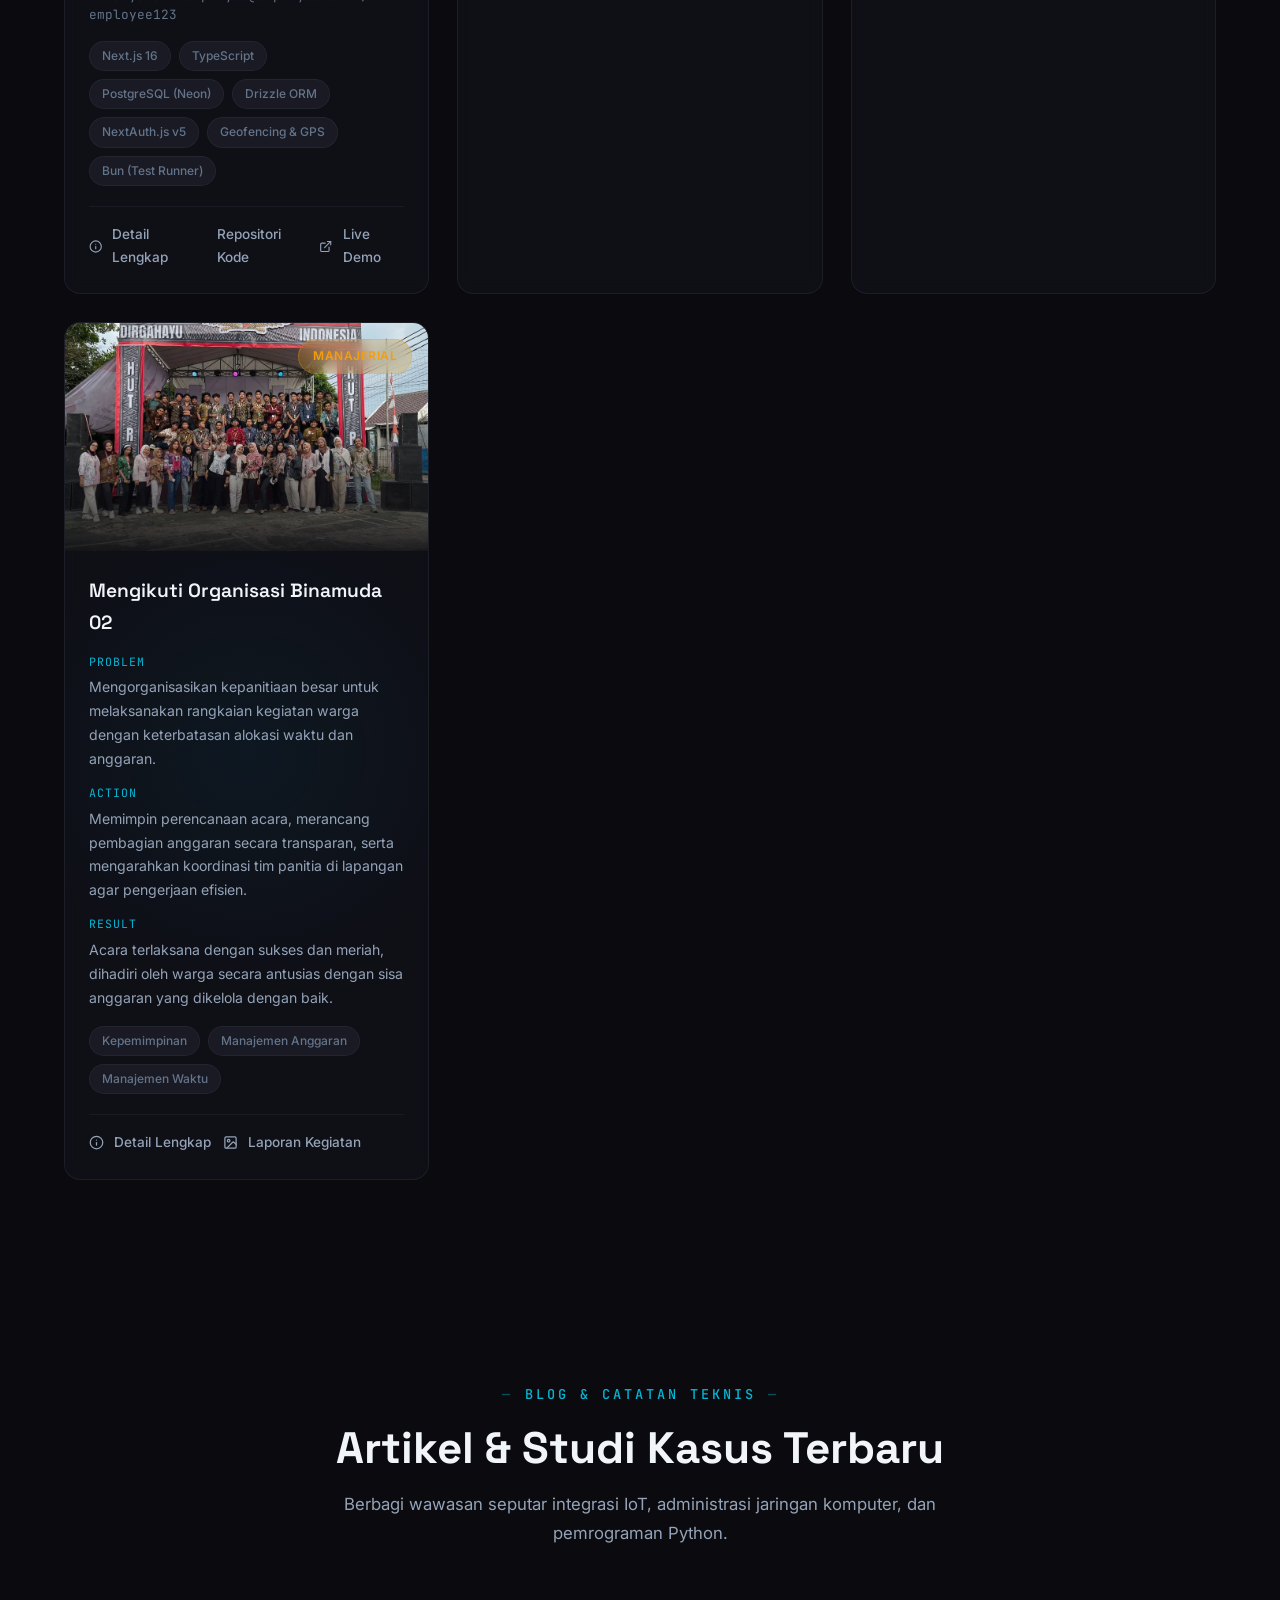
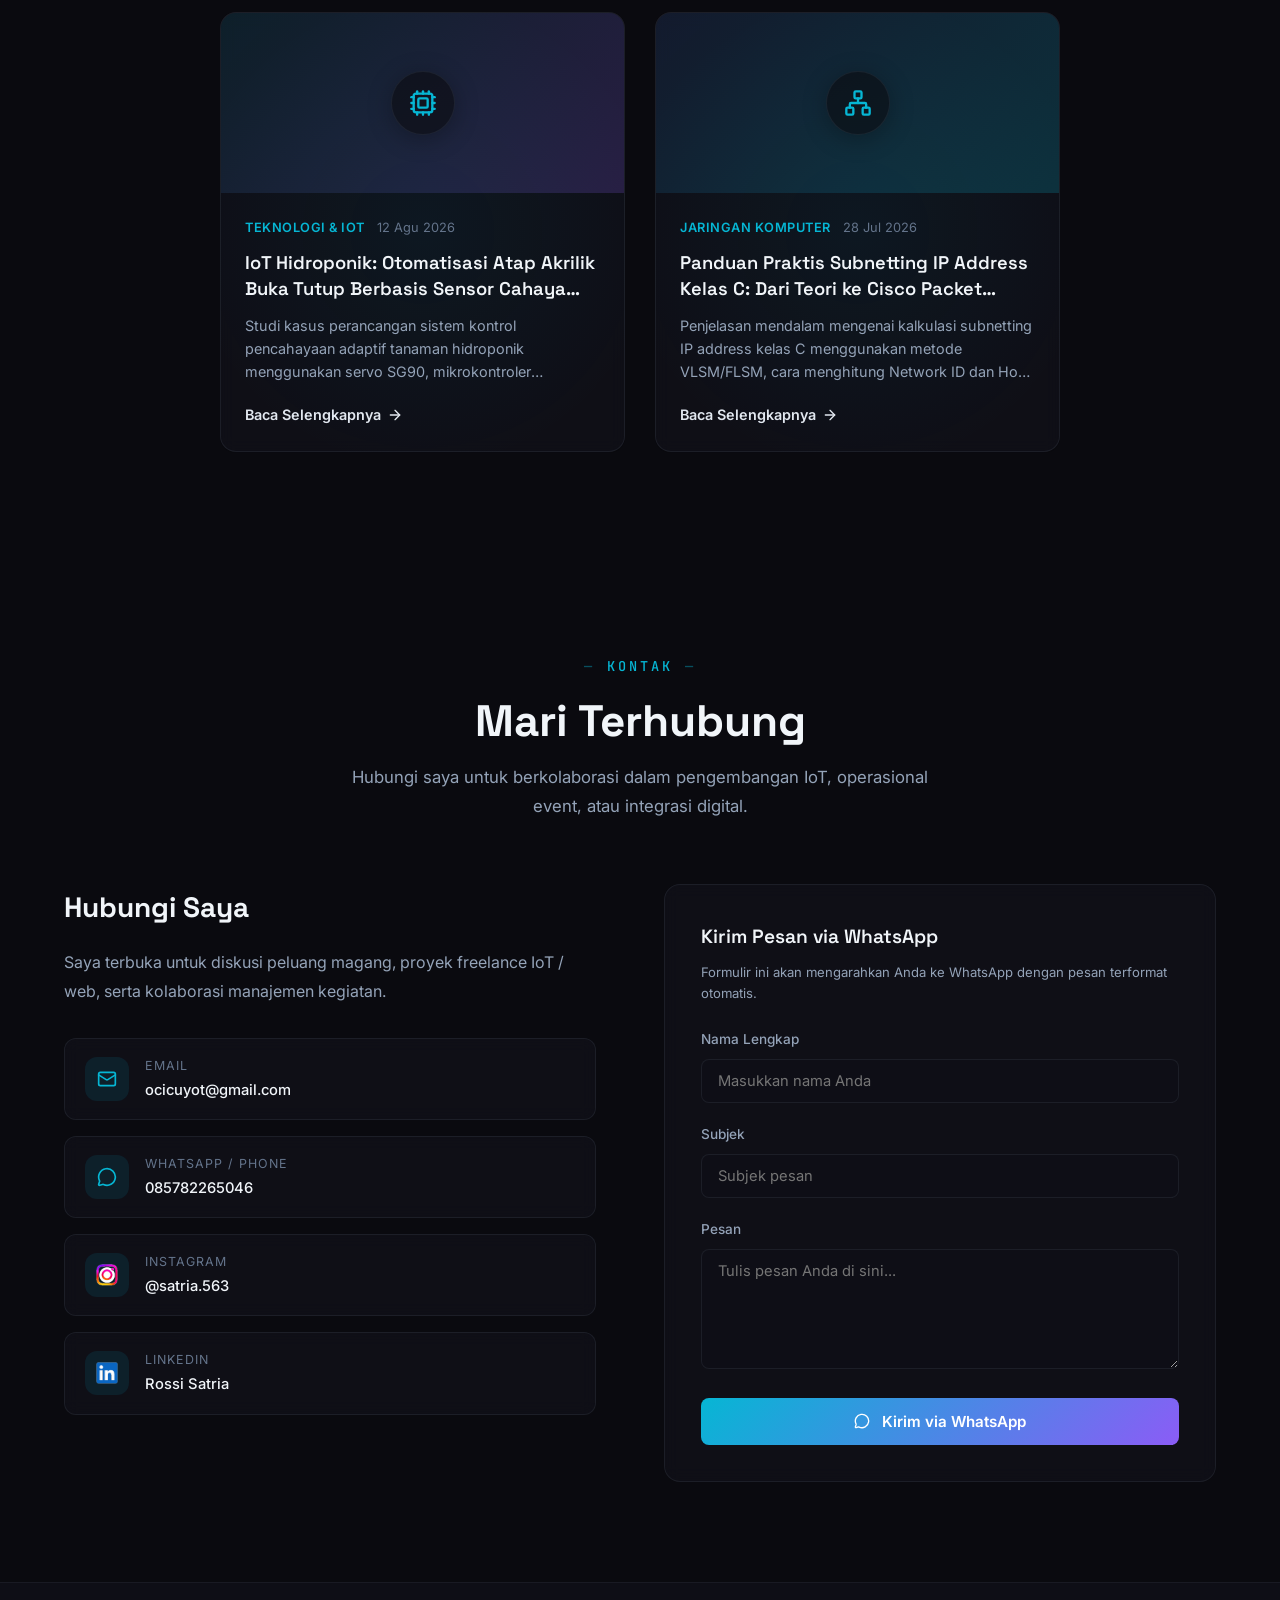
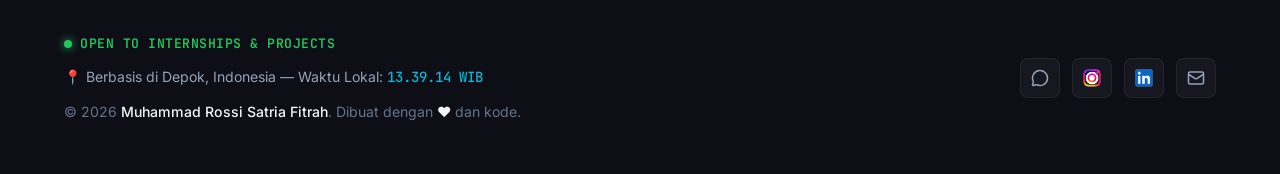
==== commit d3614aea: "Feat: replace basic theme toggle button with an elegant digital switch UI" ====
--- a/index.html
+++ b/index.html
@@ -105,8 +105,10 @@
         <a href="#projects" class="navbar__link">Projects</a>
         <a href="#blog" class="navbar__link">Blog</a>
         <a href="#contact" class="navbar__link">Contact</a>
-        <button class="theme-toggle" id="theme-toggle-desktop" aria-label="Toggle Dark/Light Mode">
-          <i data-lucide="moon"></i>
+        <button class="theme-switch" id="theme-switch-desktop" aria-label="Toggle Dark/Light Mode">
+          <div class="theme-switch__icon theme-switch__icon--moon"><i data-lucide="moon"></i></div>
+          <div class="theme-switch__slider"></div>
+          <div class="theme-switch__icon theme-switch__icon--sun"><i data-lucide="sun"></i></div>
         </button>
         <a href="assets/docs/CV_RossiSatria.pdf" download class="navbar__link navbar__link--cv"><i
             data-lucide="file-text"></i> Unduh CV</a>
@@ -130,8 +132,10 @@
       <a href="#projects" class="navbar__mobile-link">Projects</a>
       <a href="#blog" class="navbar__mobile-link">Blog</a>
       <a href="#contact" class="navbar__mobile-link">Contact</a>
-      <button class="theme-toggle theme-toggle--mobile" id="theme-toggle-mobile" aria-label="Toggle Dark/Light Mode">
-        <i data-lucide="moon"></i>
+      <button class="theme-switch theme-switch--mobile" id="theme-switch-mobile" aria-label="Toggle Dark/Light Mode">
+        <div class="theme-switch__icon theme-switch__icon--moon"><i data-lucide="moon"></i></div>
+        <div class="theme-switch__slider"></div>
+        <div class="theme-switch__icon theme-switch__icon--sun"><i data-lucide="sun"></i></div>
       </button>
       <a href="assets/docs/CV_RossiSatria.pdf" download class="navbar__mobile-link navbar__mobile-link--cv"><i
           data-lucide="file-text"></i> Unduh CV</a>
--- a/css/style.css
+++ b/css/style.css
@@ -14,6 +14,8 @@
   --bg-elevated: #1a1a2e;
   --bg-card: rgba(18, 18, 26, 0.7);
   --bg-glass: rgba(18, 18, 26, 0.4);
+  --bg-nav: rgba(10, 10, 15, 0.85);
+  --bg-nav-mobile: rgba(10, 10, 15, 0.97);
 
   --text-primary: #e2e8f0;
   --text-secondary: #94a3b8;
@@ -72,6 +74,8 @@
   --bg-elevated: #ffffff;
   --bg-card: rgba(255, 255, 255, 0.7);
   --bg-glass: rgba(255, 255, 255, 0.4);
+  --bg-nav: rgba(255, 255, 255, 0.85);
+  --bg-nav-mobile: rgba(248, 250, 252, 0.97);
 
   --text-primary: #334155;
   --text-secondary: #475569;
@@ -358,7 +362,7 @@
 
 .navbar.scrolled {
   padding: 12px 0;
-  background: rgba(10, 10, 15, 0.85);
+  background: var(--bg-nav);
   backdrop-filter: blur(20px);
   -webkit-backdrop-filter: blur(20px);
   border-bottom: 1px solid var(--border-subtle);
@@ -391,25 +395,63 @@
   gap: 8px;
 }
 
-.theme-toggle {
+.theme-switch {
+  position: relative;
   display: flex;
   align-items: center;
-  justify-content: center;
-  width: 40px;
-  height: 40px;
+  justify-content: space-between;
+  width: 56px;
+  height: 28px;
+  background: var(--border-subtle);
   border-radius: var(--radius-full);
-  background: var(--border-subtle);
-  color: var(--text-heading);
   border: 1px solid var(--border-card);
   cursor: pointer;
   transition: all var(--transition-fast);
   margin-right: 8px;
-}
-
-.theme-toggle:hover {
+  padding: 0 4px;
+}
+
+.theme-switch:hover {
   background: var(--bg-card);
-  transform: translateY(-2px);
   box-shadow: var(--shadow-glow-cyan);
+}
+
+.theme-switch__icon {
+  display: flex;
+  align-items: center;
+  justify-content: center;
+  width: 20px;
+  height: 20px;
+  z-index: 1;
+  color: var(--text-muted);
+  transition: color var(--transition-fast);
+}
+
+.theme-switch__icon i {
+  width: 14px;
+  height: 14px;
+}
+
+.theme-switch__slider {
+  position: absolute;
+  top: 3px;
+  left: 4px;
+  width: 20px;
+  height: 20px;
+  background: var(--text-heading);
+  border-radius: 50%;
+  transition: transform var(--transition-spring);
+  z-index: 0;
+}
+
+[data-theme="light"] .theme-switch__slider {
+  transform: translateX(26px);
+}
+[data-theme="light"] .theme-switch__icon--sun {
+  color: var(--bg-surface);
+}
+:not([data-theme="light"]) .theme-switch__icon--moon {
+  color: var(--bg-primary);
 }
 
 .navbar__link {
@@ -2161,7 +2203,7 @@
     display: block;
     position: fixed;
     inset: 0;
-    background: rgba(10, 10, 15, 0.97);
+    background: var(--bg-nav-mobile);
     backdrop-filter: blur(20px);
     z-index: 999;
     opacity: 0;
@@ -2183,10 +2225,7 @@
     gap: 12px;
   }
 
-  .theme-toggle--mobile {
-    width: 48px;
-    height: 48px;
-    font-size: 1.2rem;
+  .theme-switch--mobile {
     margin-top: 8px;
     margin-right: 0;
   }
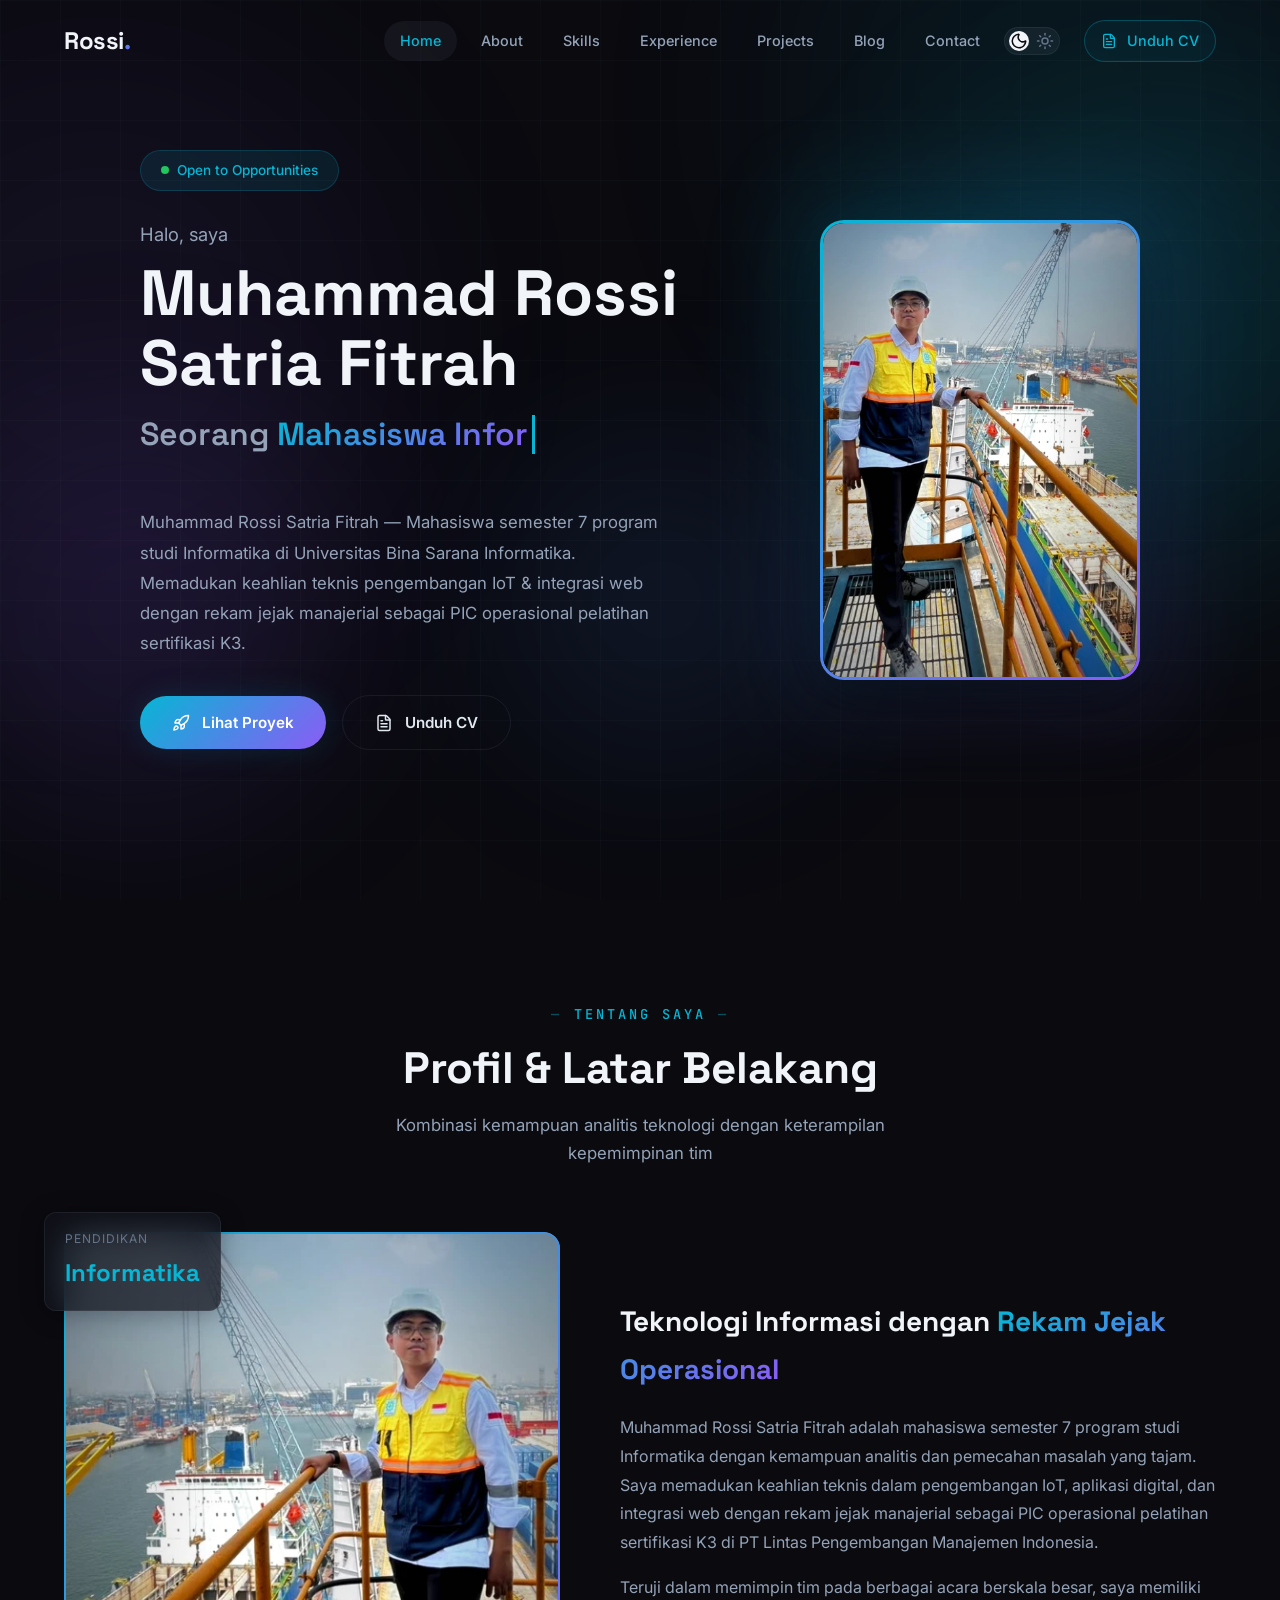
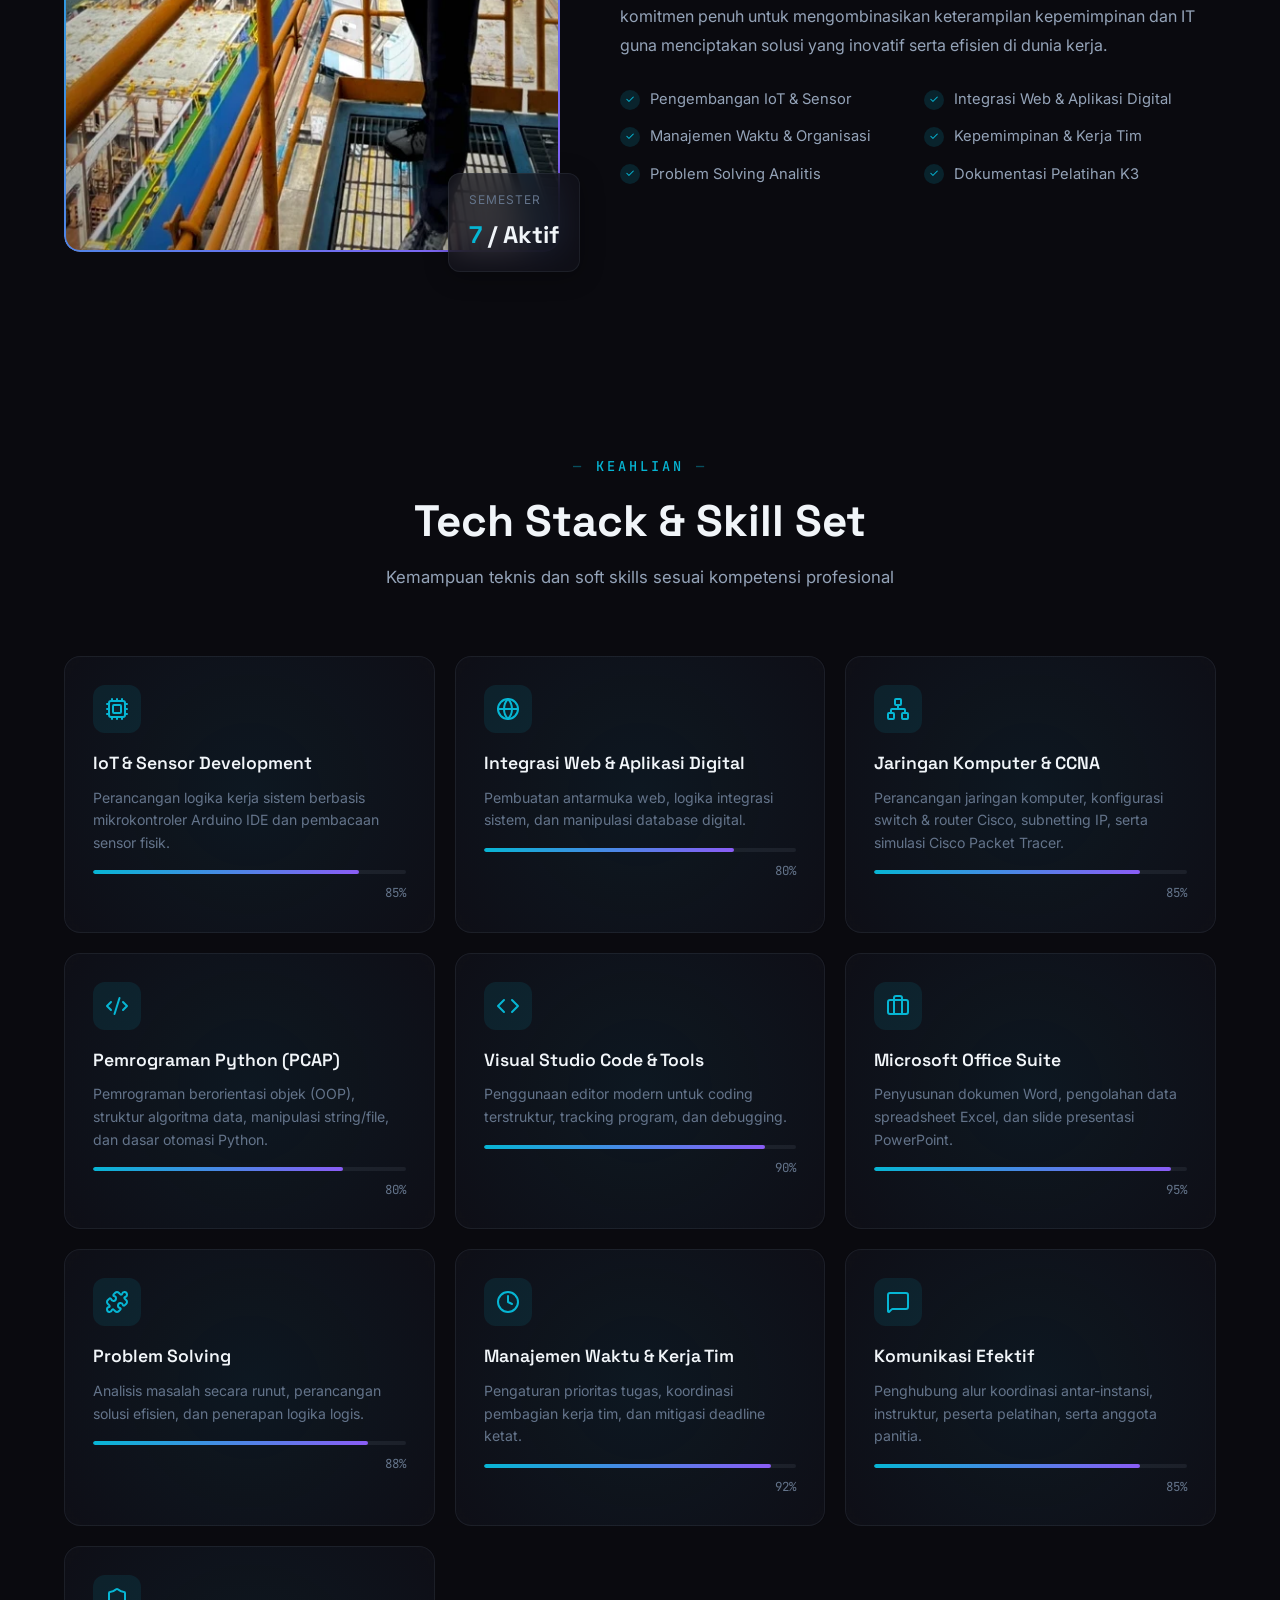
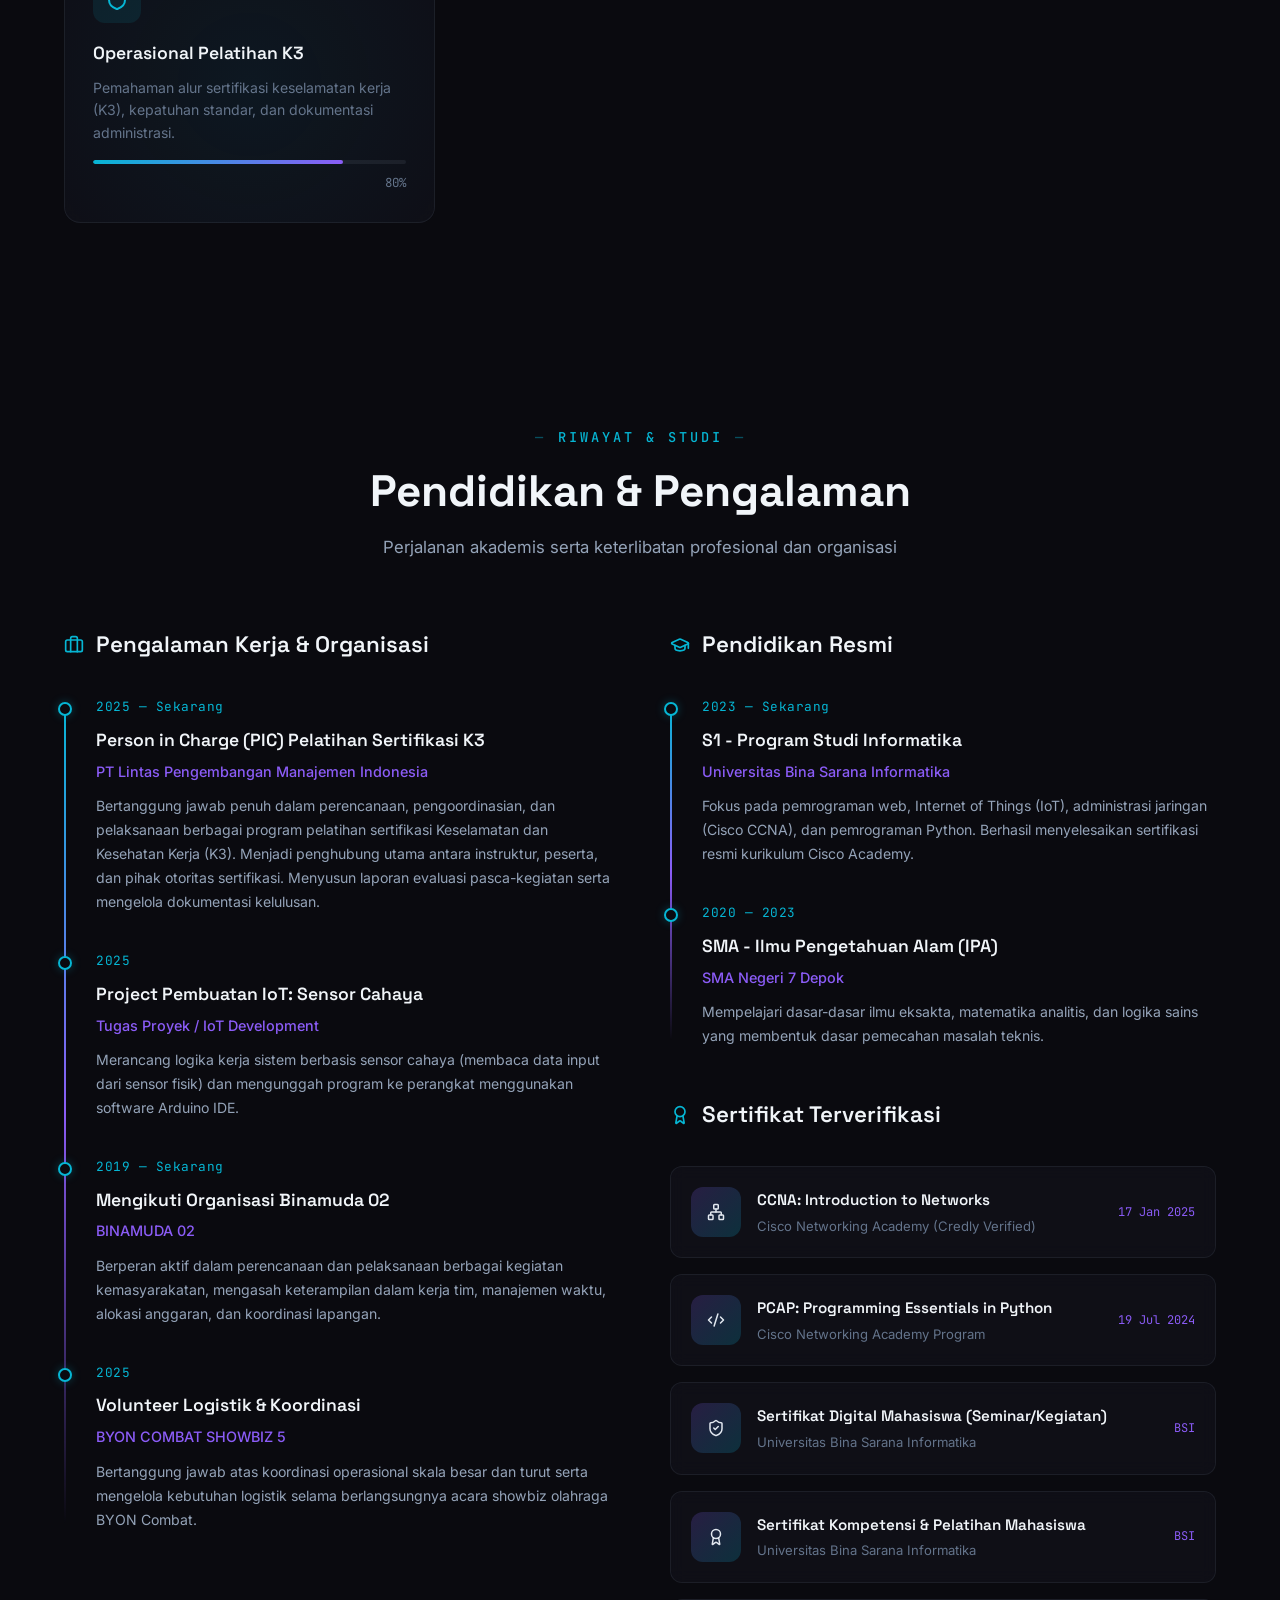
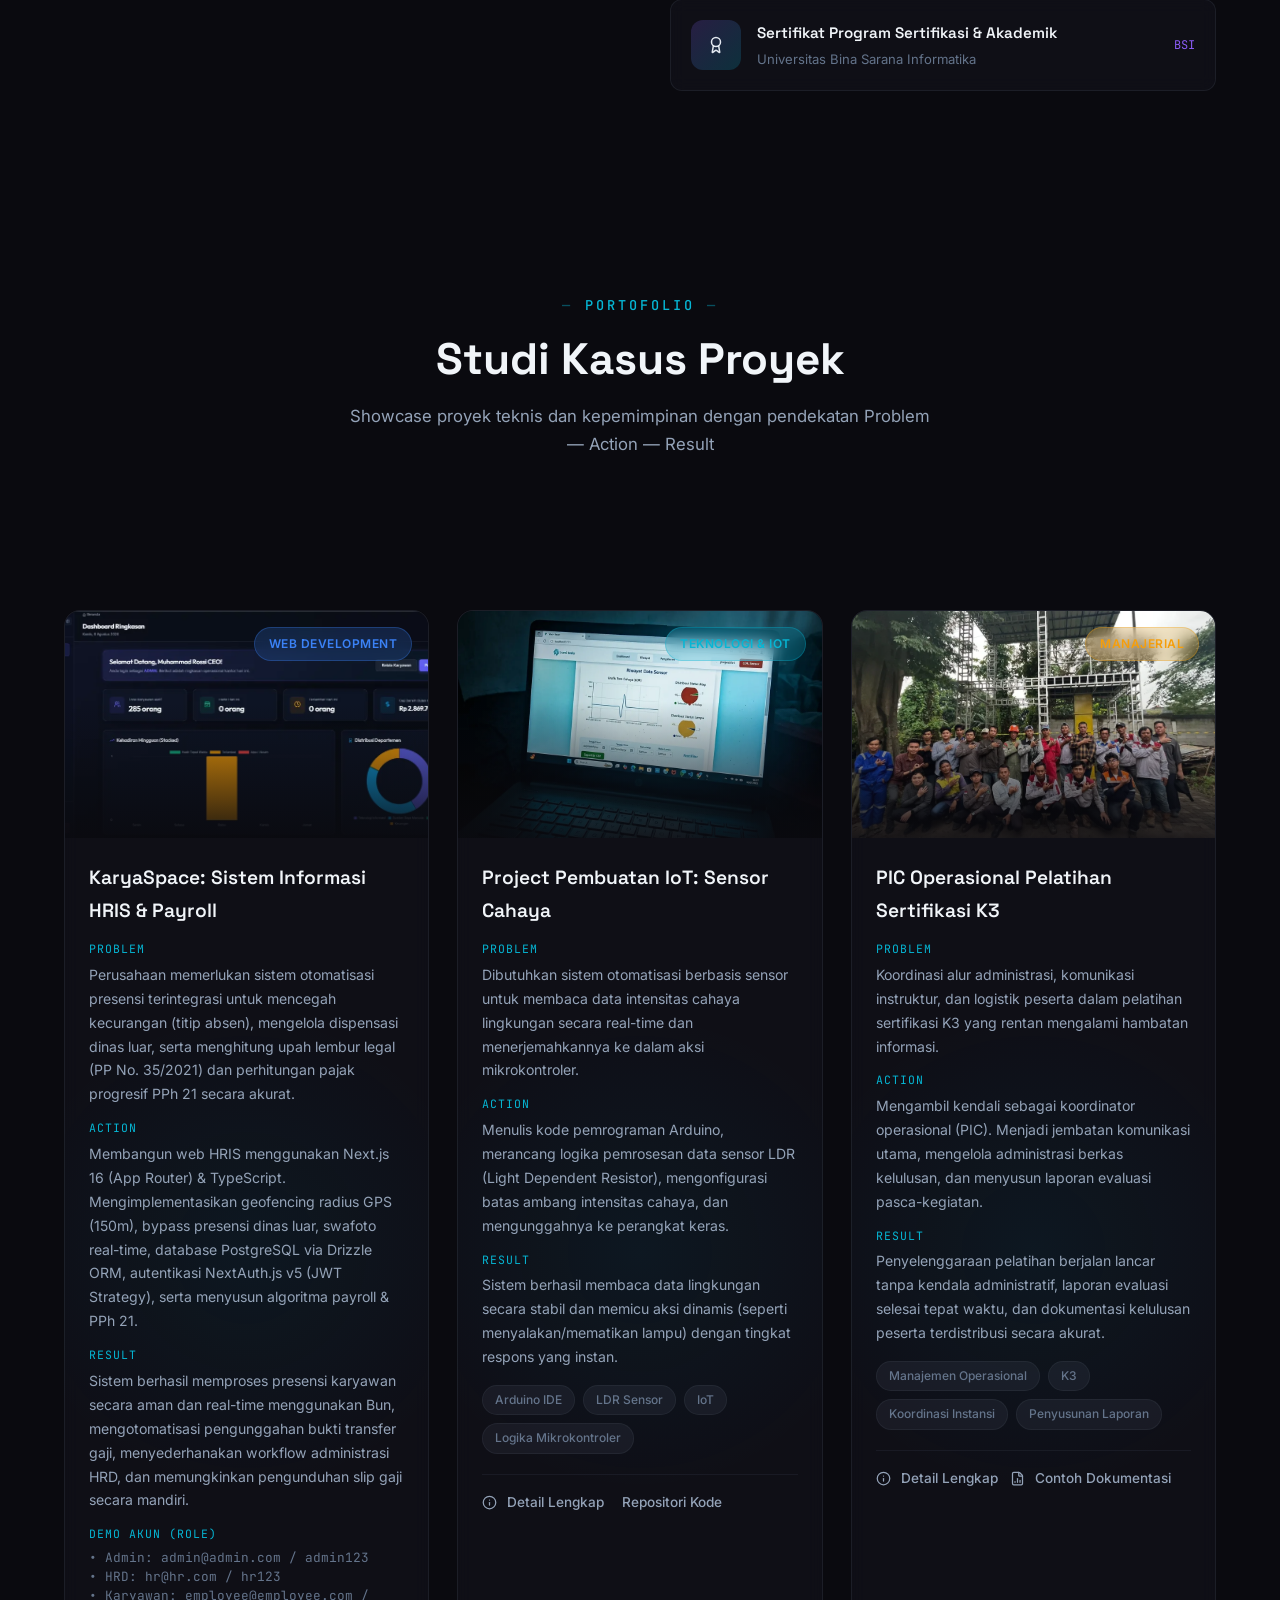
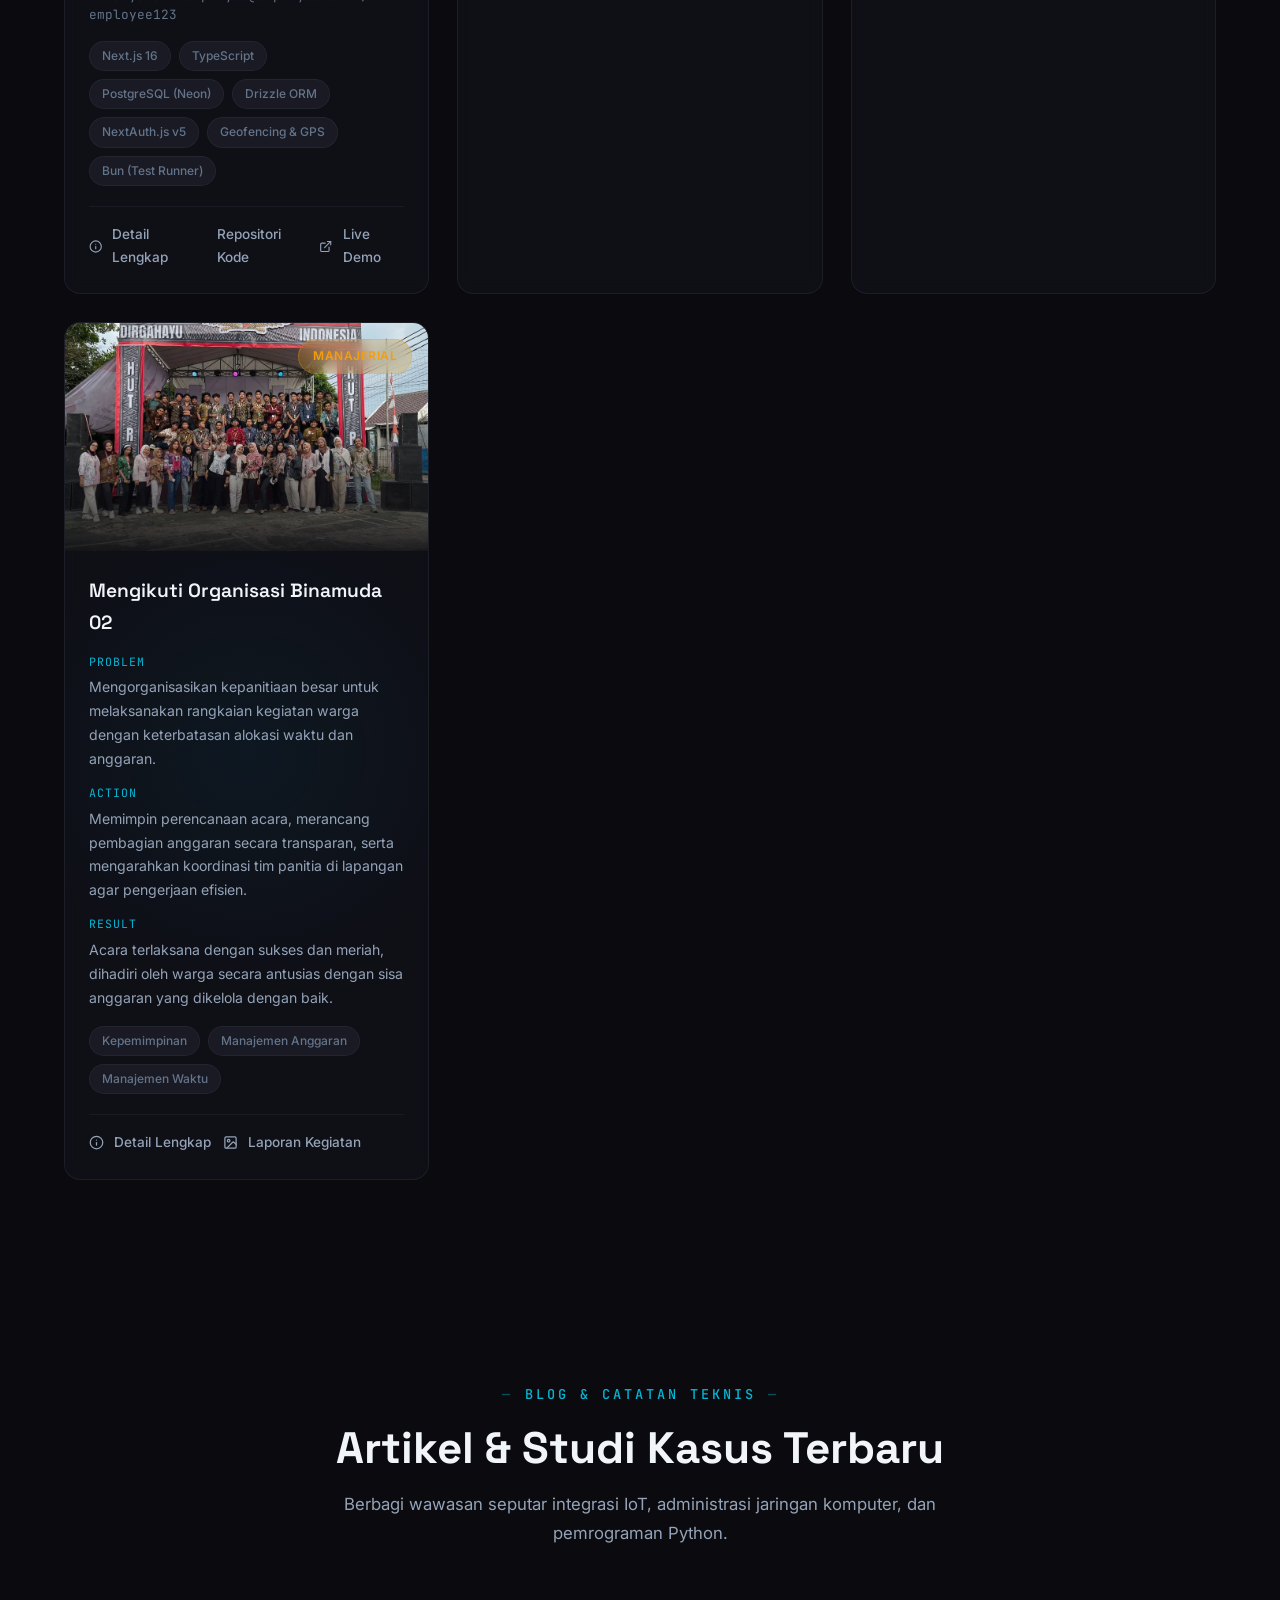
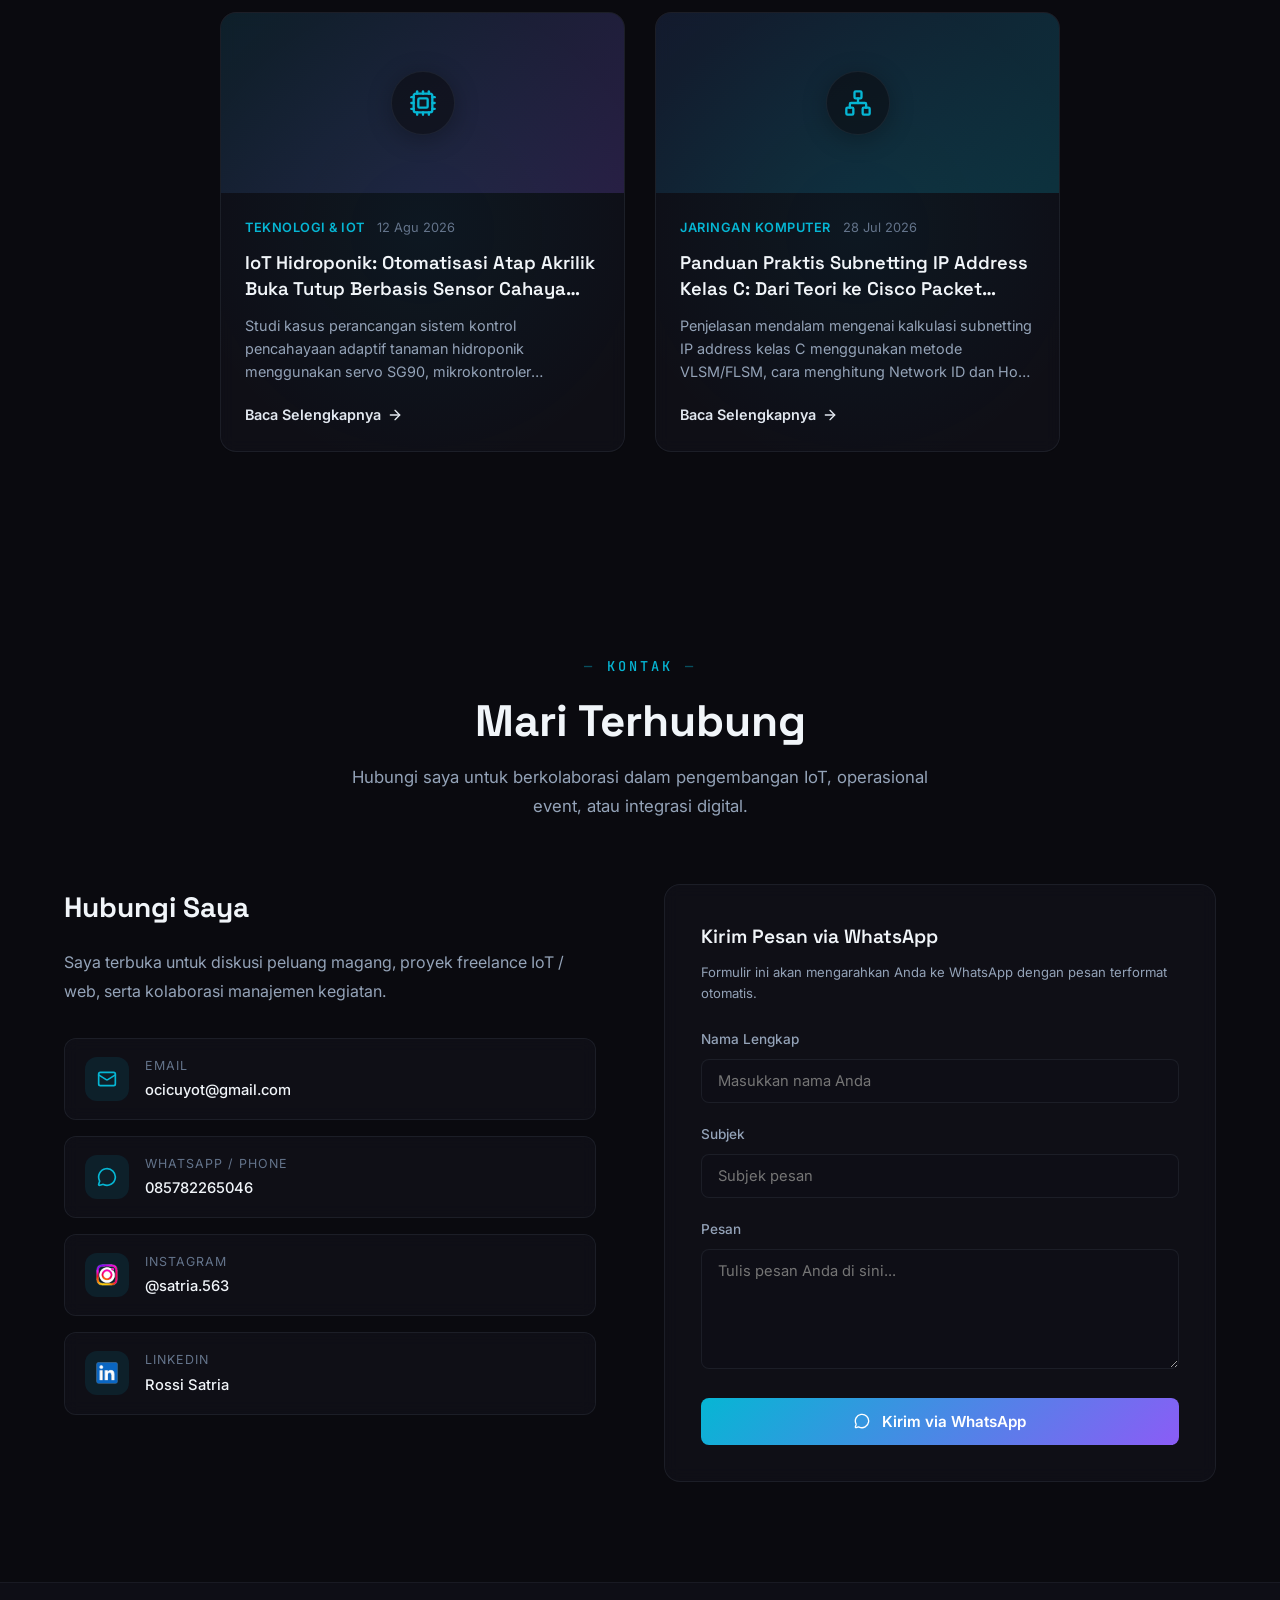
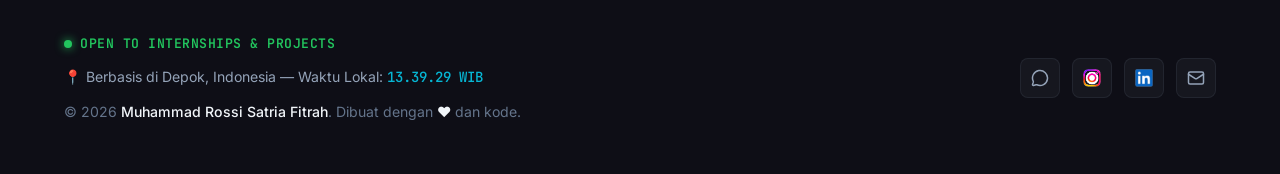
==== commit b2454f04: "UI: move mobile theme switch from overlay menu to main header navbar for immediate access" ====
--- a/index.html
+++ b/index.html
@@ -114,11 +114,18 @@
             data-lucide="file-text"></i> Unduh CV</a>
       </div>
 
-      <button class="navbar__hamburger" id="hamburger" aria-label="Toggle menu">
-        <span></span>
-        <span></span>
-        <span></span>
-      </button>
+      <div class="navbar__mobile-actions">
+        <button class="theme-switch theme-switch--mobile" id="theme-switch-mobile" aria-label="Toggle Dark/Light Mode">
+          <div class="theme-switch__icon theme-switch__icon--moon"><i data-lucide="moon"></i></div>
+          <div class="theme-switch__slider"></div>
+          <div class="theme-switch__icon theme-switch__icon--sun"><i data-lucide="sun"></i></div>
+        </button>
+        <button class="navbar__hamburger" id="hamburger" aria-label="Toggle menu">
+          <span></span>
+          <span></span>
+          <span></span>
+        </button>
+      </div>
     </div>
   </nav>
 
@@ -132,11 +139,6 @@
       <a href="#projects" class="navbar__mobile-link">Projects</a>
       <a href="#blog" class="navbar__mobile-link">Blog</a>
       <a href="#contact" class="navbar__mobile-link">Contact</a>
-      <button class="theme-switch theme-switch--mobile" id="theme-switch-mobile" aria-label="Toggle Dark/Light Mode">
-        <div class="theme-switch__icon theme-switch__icon--moon"><i data-lucide="moon"></i></div>
-        <div class="theme-switch__slider"></div>
-        <div class="theme-switch__icon theme-switch__icon--sun"><i data-lucide="sun"></i></div>
-      </button>
       <a href="assets/docs/CV_RossiSatria.pdf" download class="navbar__mobile-link navbar__mobile-link--cv"><i
           data-lucide="file-text"></i> Unduh CV</a>
     </div>
--- a/css/style.css
+++ b/css/style.css
@@ -486,6 +486,11 @@
   color: var(--text-heading) !important;
   border-color: var(--accent-cyan);
   box-shadow: var(--shadow-glow-cyan);
+}
+
+/* Mobile Actions Wrapper */
+.navbar__mobile-actions {
+  display: none;
 }
 
 /* Hamburger */
@@ -2195,6 +2200,12 @@
     display: none;
   }
 
+  .navbar__mobile-actions {
+    display: flex;
+    align-items: center;
+    gap: 8px;
+  }
+
   .navbar__hamburger {
     display: flex;
   }
@@ -2226,8 +2237,7 @@
   }
 
   .theme-switch--mobile {
-    margin-top: 8px;
-    margin-right: 0;
+    margin: 0;
   }
 
   .navbar__mobile-link {
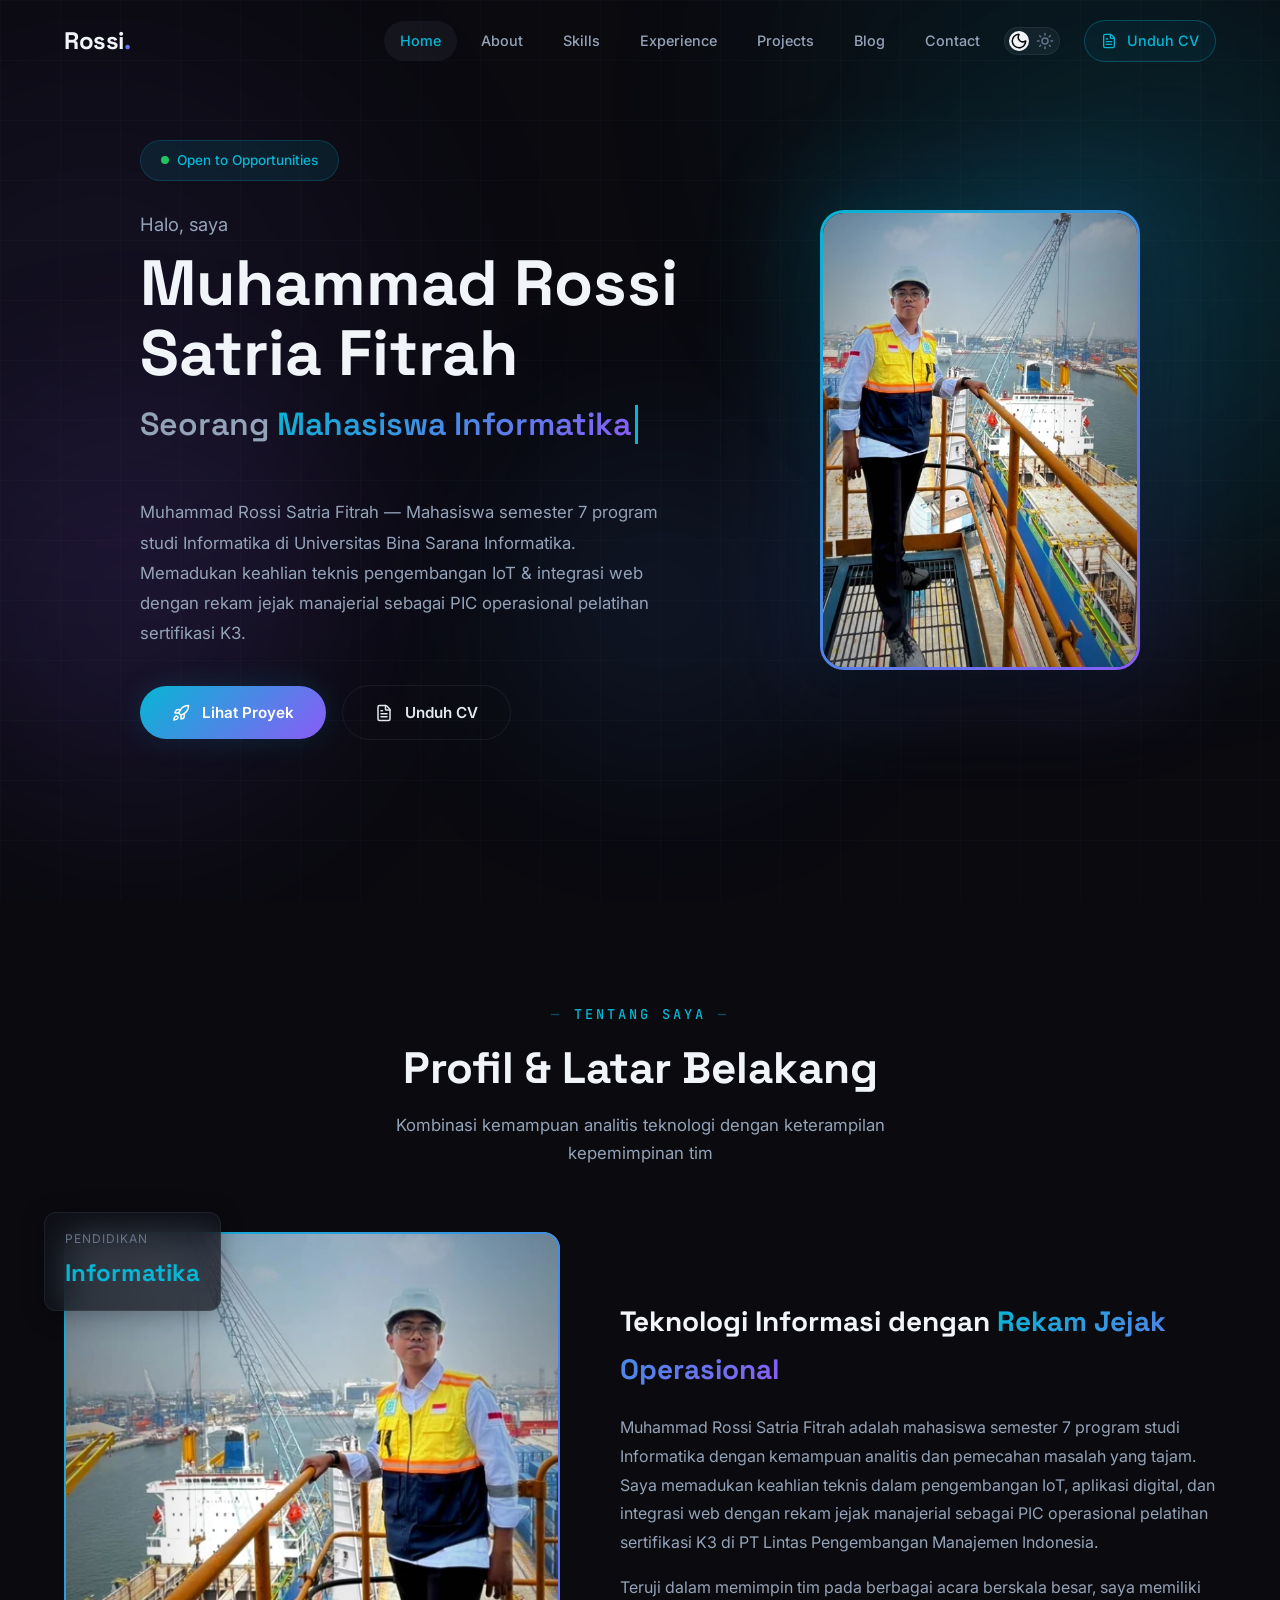
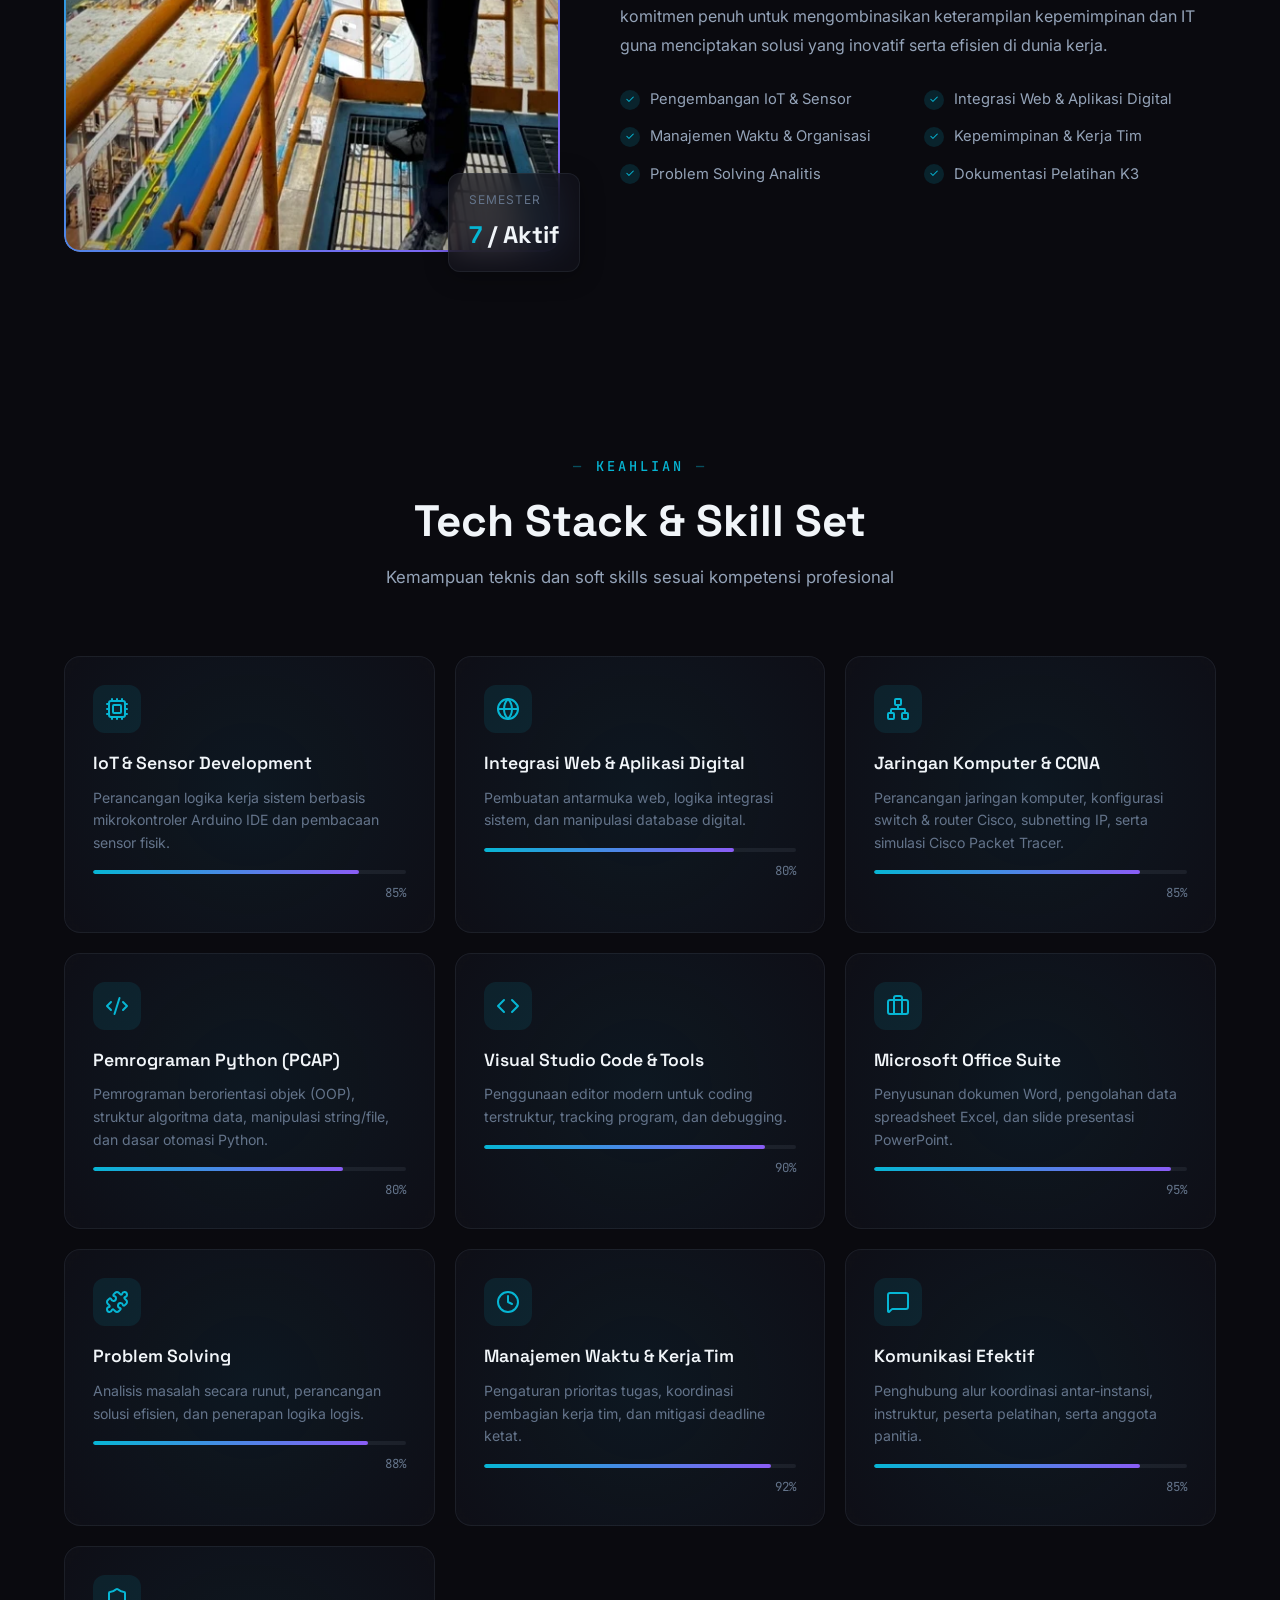
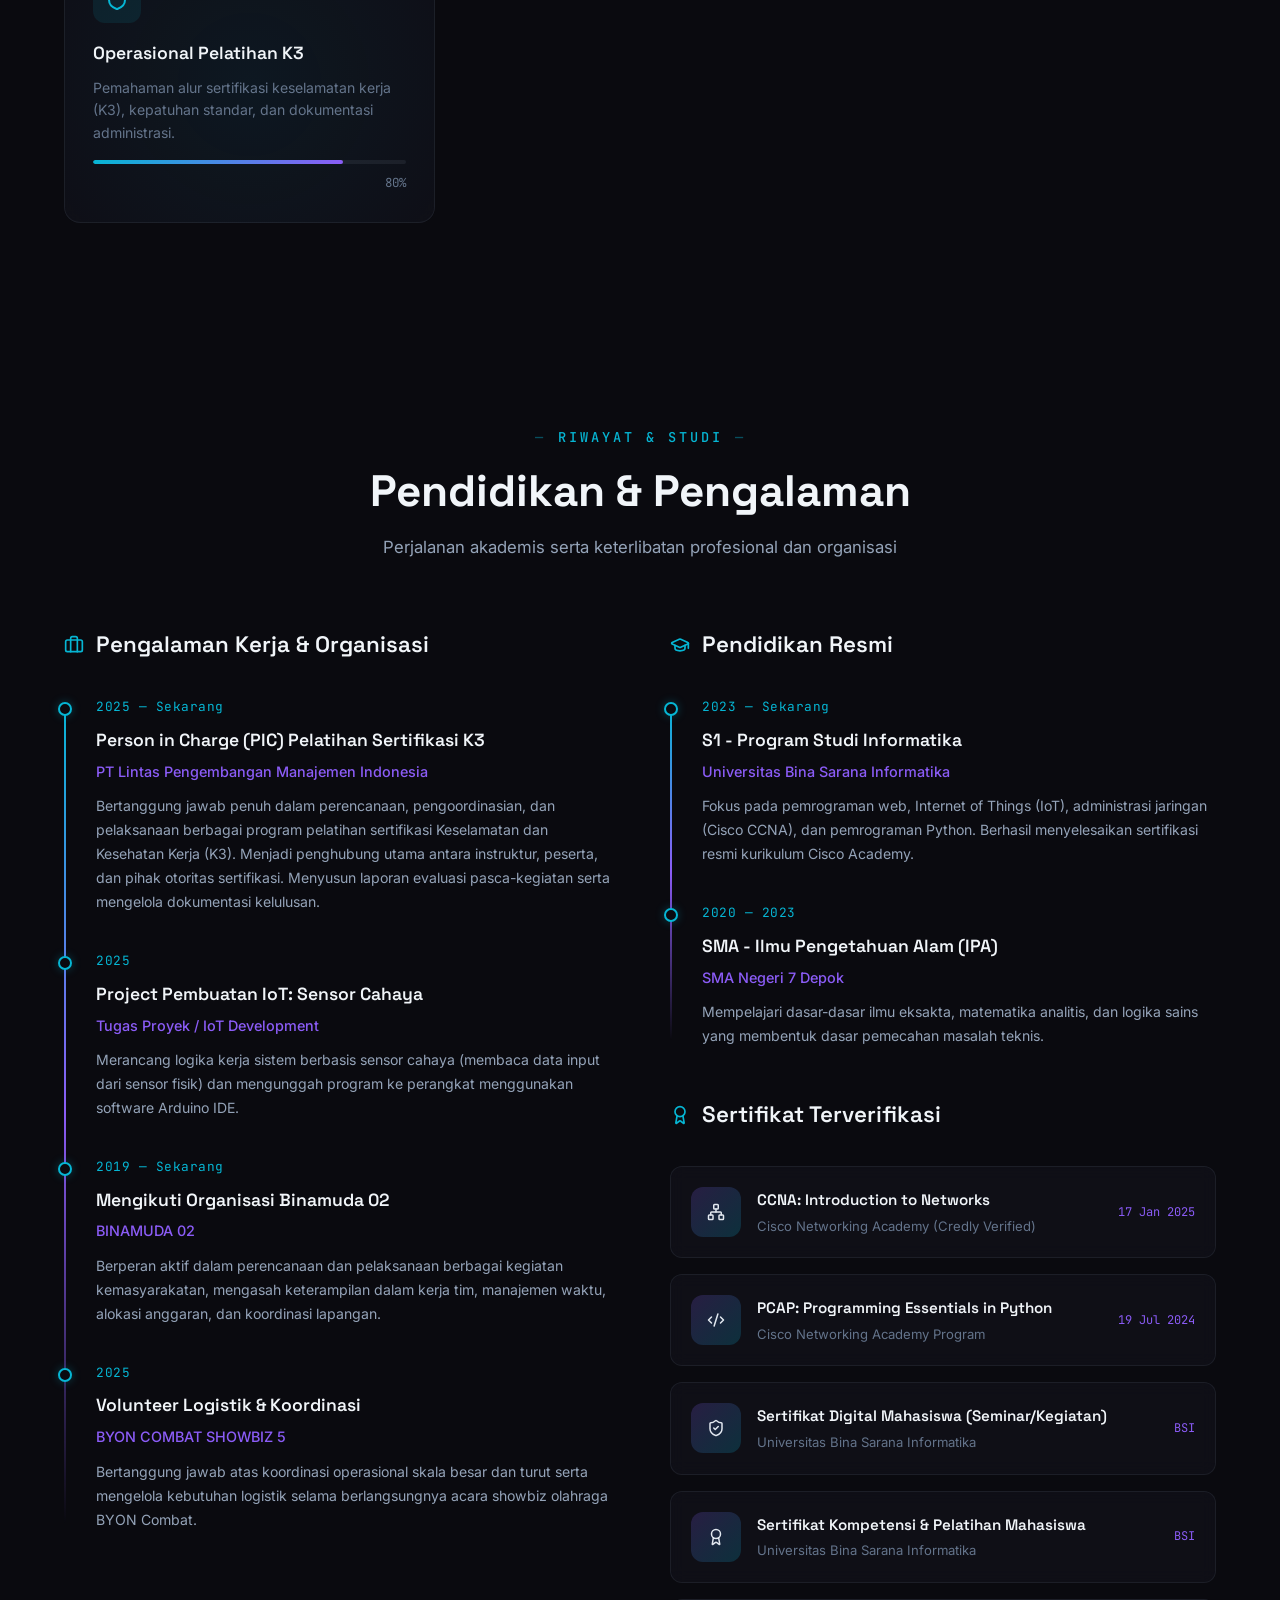
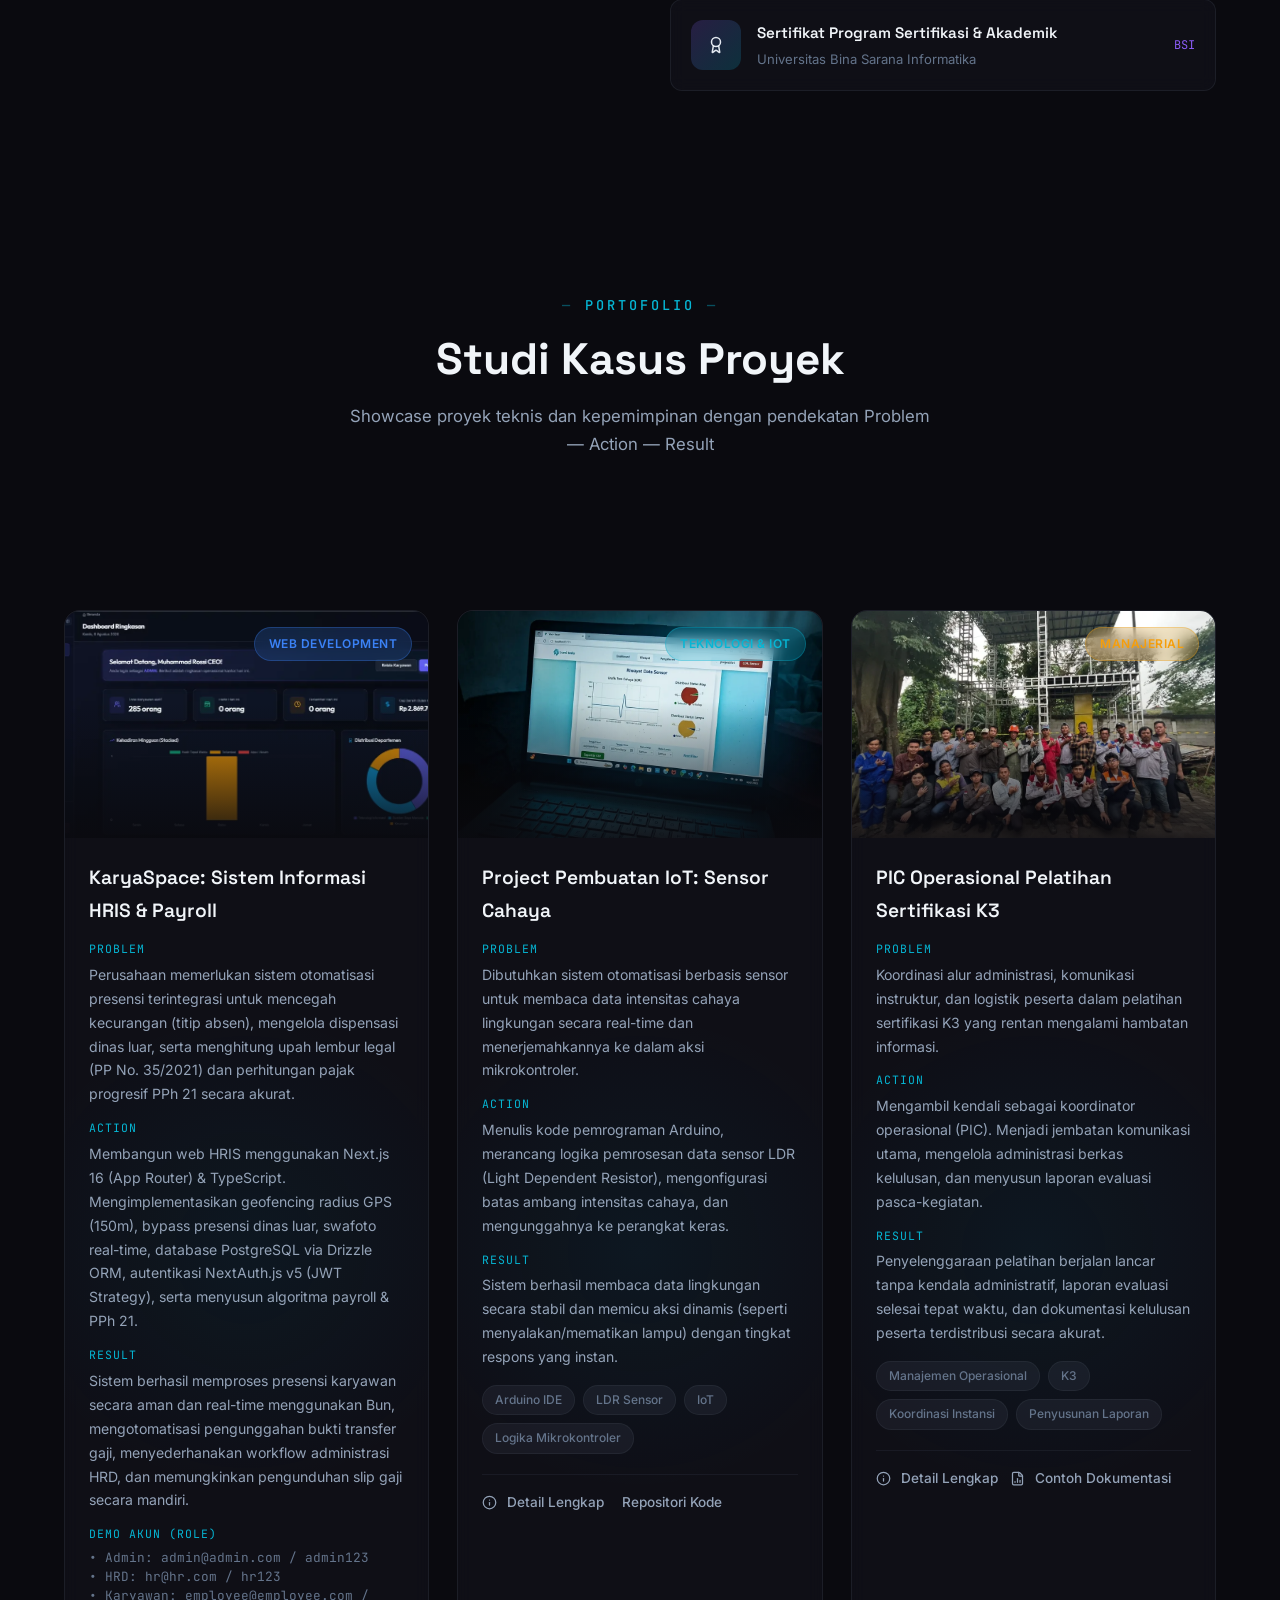
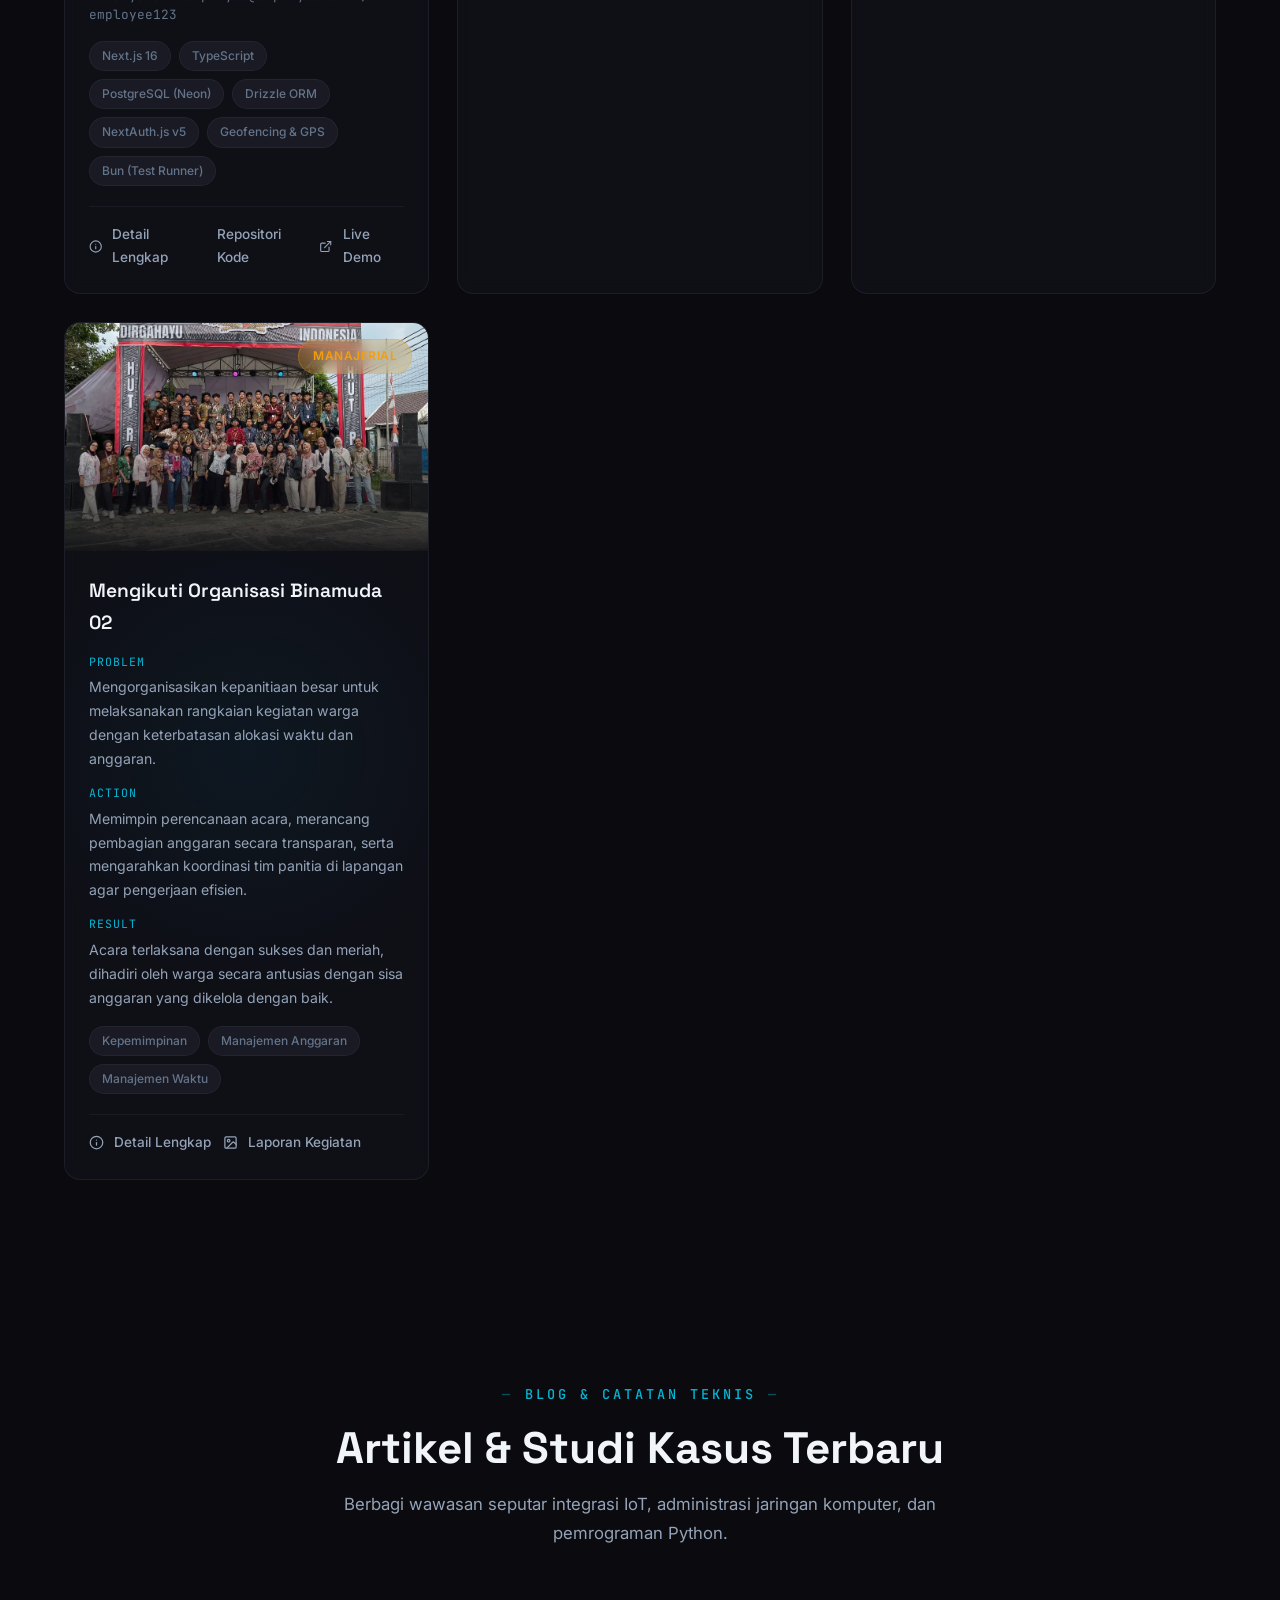
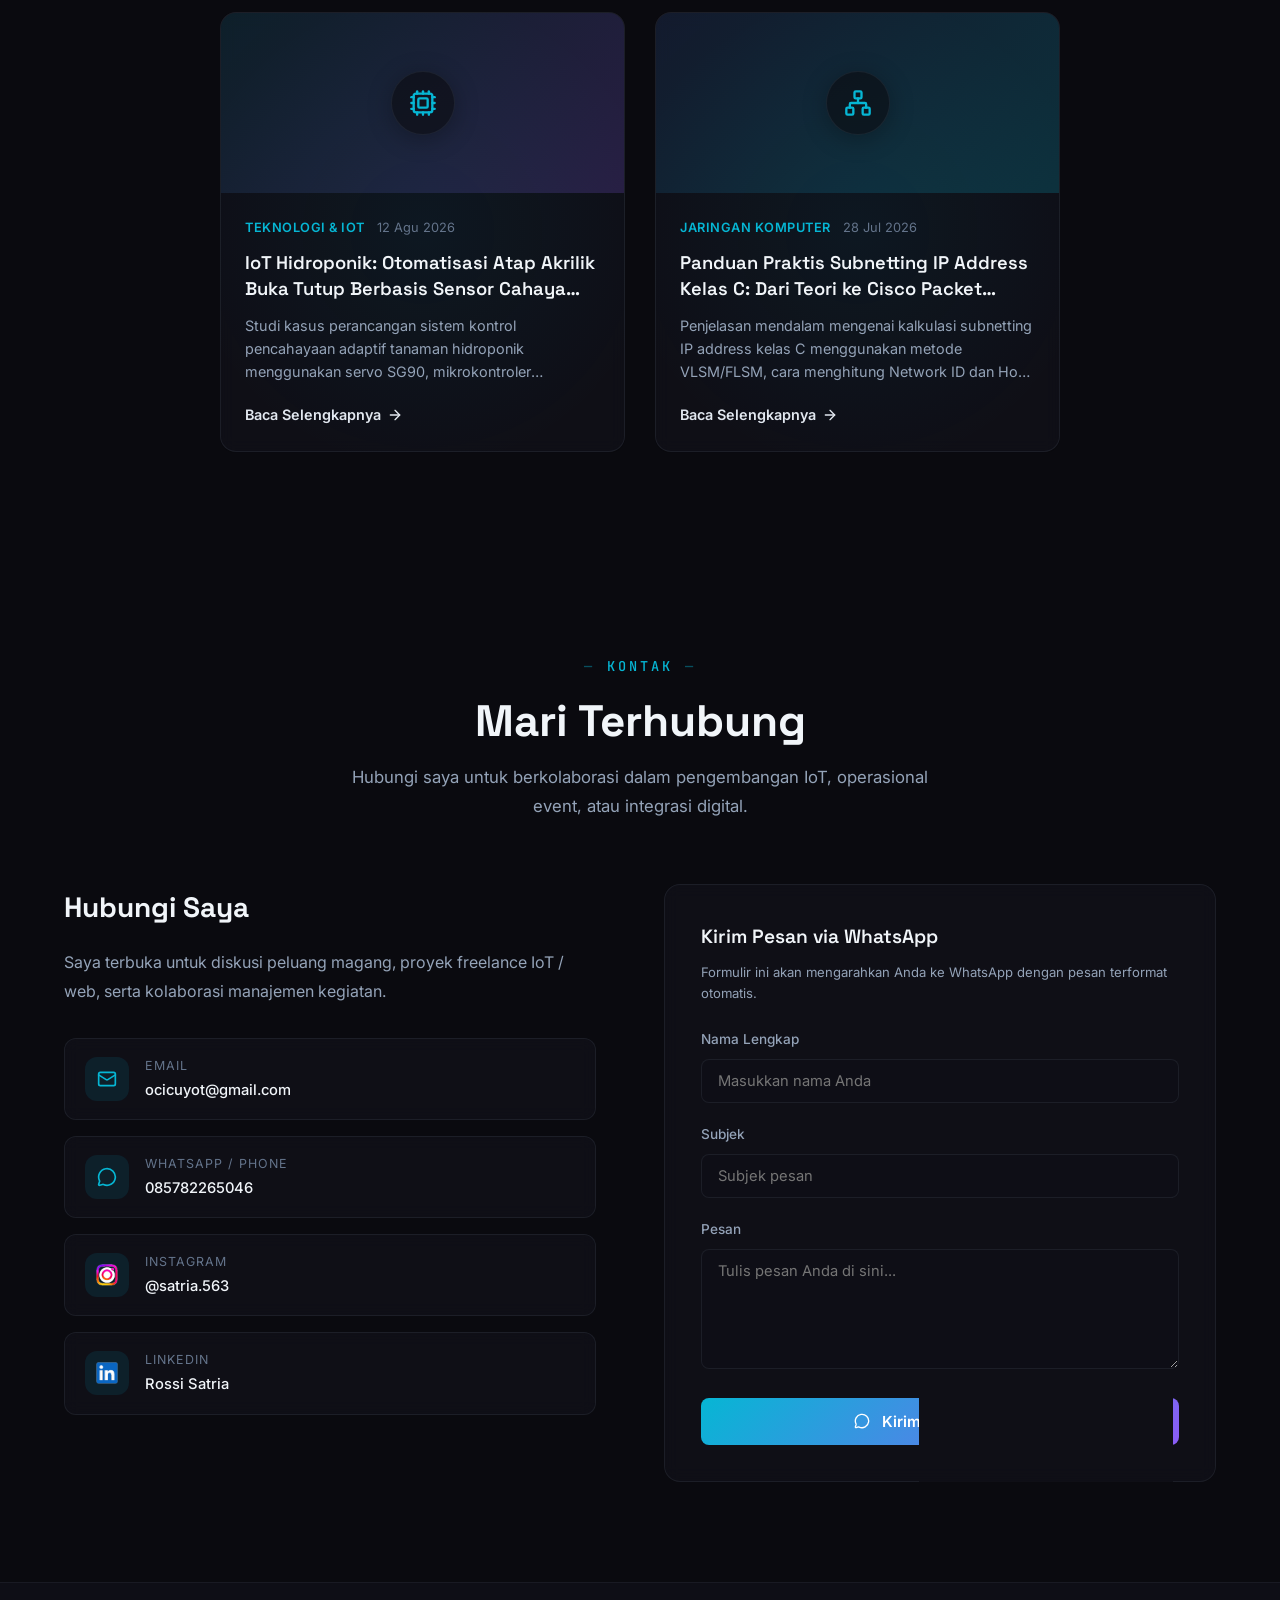
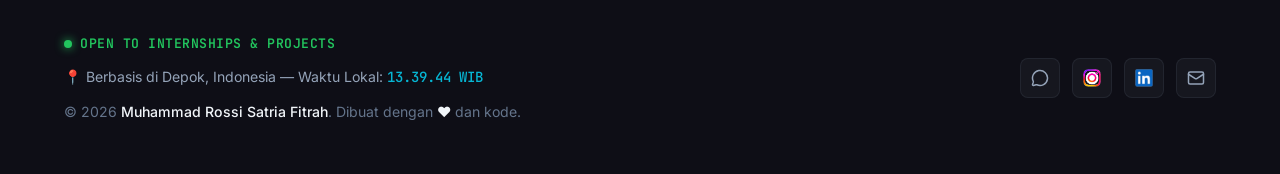
==== commit b1c01dbb: "Optimize UI/UX performance" ====
--- a/index.html
+++ b/index.html
@@ -182,8 +182,7 @@
 
       <div class="hero__image-wrapper">
         <div class="hero__image-glow"></div>
-        <img src="assets/images/profile.webp" alt="Foto Muhammad Rossi Satria Fitrah" class="hero__image"
-          loading="eager">
+        <img src="assets/images/profile.webp" alt="Foto Muhammad Rossi Satria Fitrah" class="hero__image" width="320" height="460" loading="eager">
       </div>
     </div>
   </section>
--- a/css/style.css
+++ b/css/style.css
@@ -43,7 +43,7 @@
   --font-mono: 'JetBrains Mono', 'Fira Code', monospace;
 
   /* Spacing */
-  --section-padding: 100px 0;
+  --section-padding: clamp(60px, 8vw, 100px) 0;
   --container-width: 1200px;
   --container-padding: 0 24px;
 
@@ -538,6 +538,7 @@
   align-items: center;
   position: relative;
   overflow: hidden;
+  padding-top: 80px; /* Prevent fixed navbar from overlapping content */
 }
 
 .hero__bg-orb {
@@ -3347,3 +3348,14 @@
     margin: 1.5cm 1.2cm;
   }
 }
+
+/* ============================================
+   MOBILE PERFORMANCE OPTIMIZATIONS
+   ============================================ */
+@media (max-width: 768px) {
+  /* Kurangi beban GPU dari blur pada layar sentuh/mobile */
+  .bg-glow,
+  .hero__bg-orb {
+    filter: blur(50px) !important;
+  }
+}
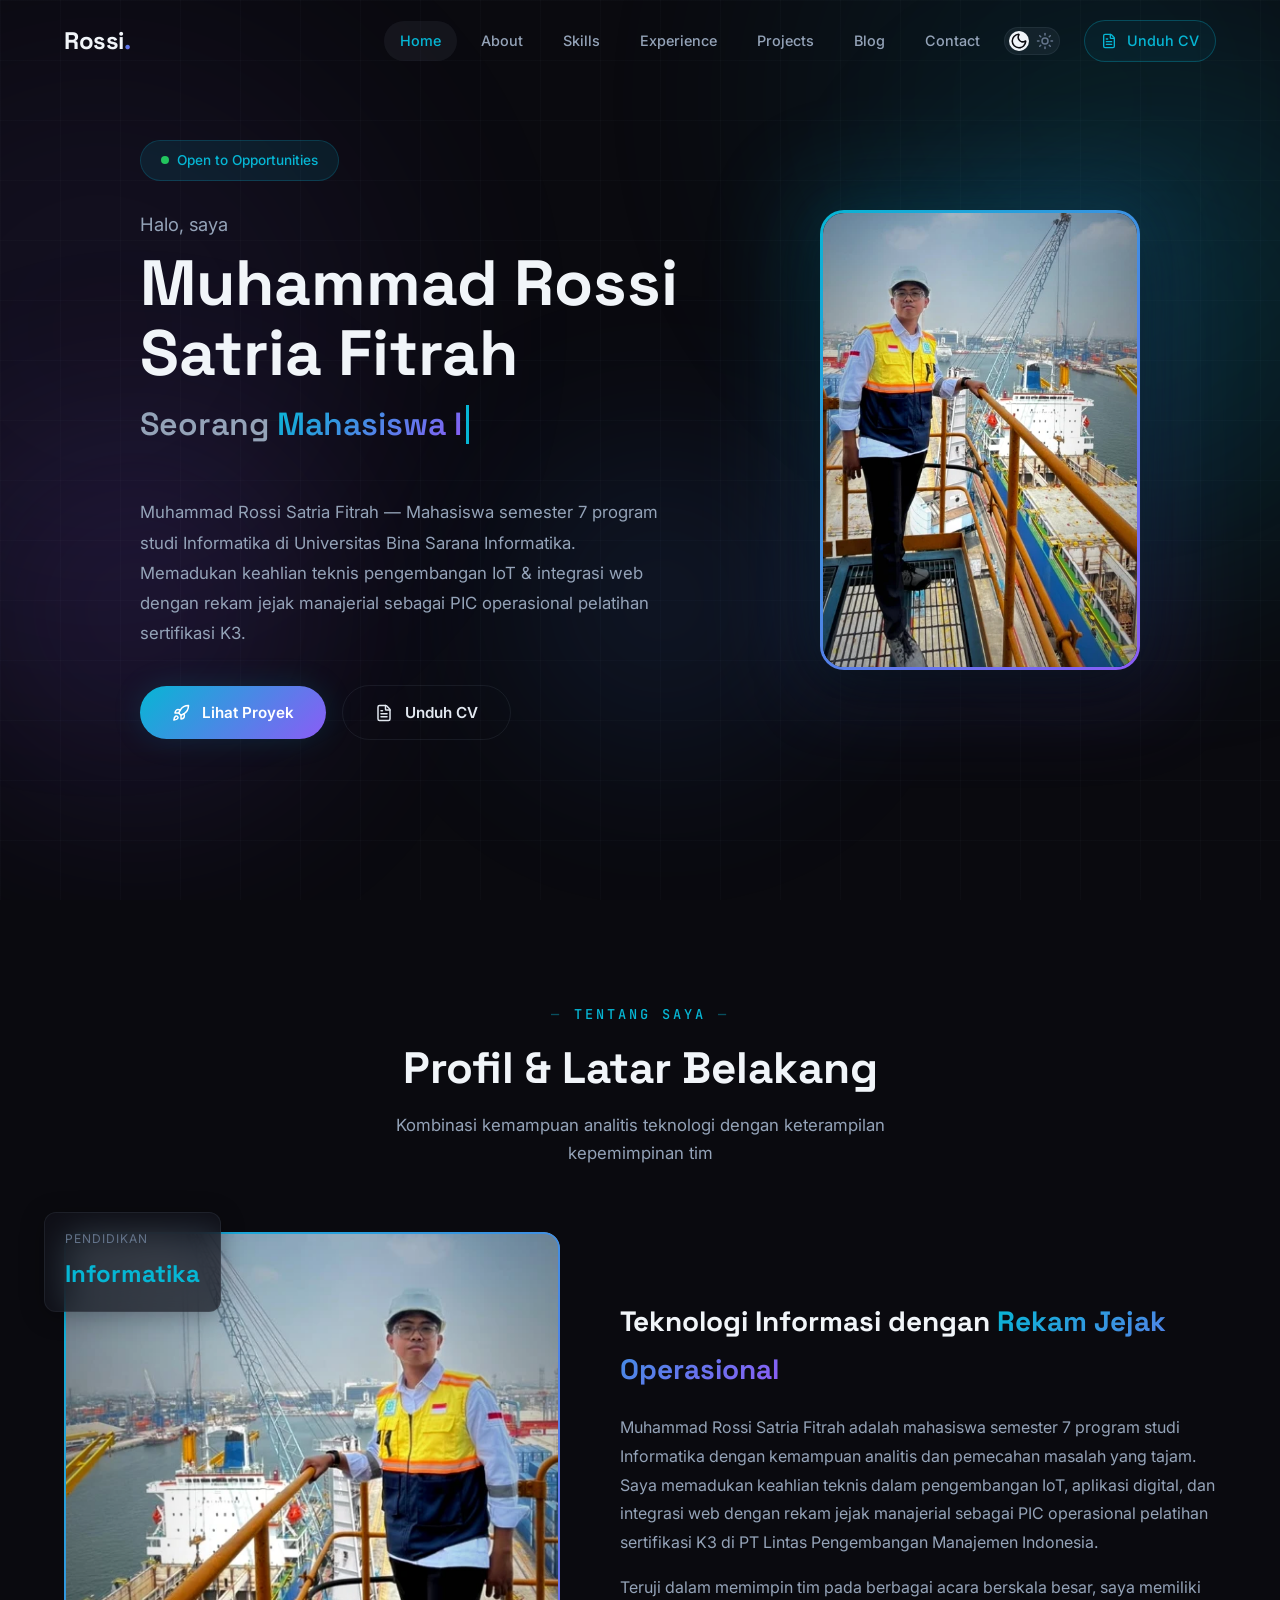
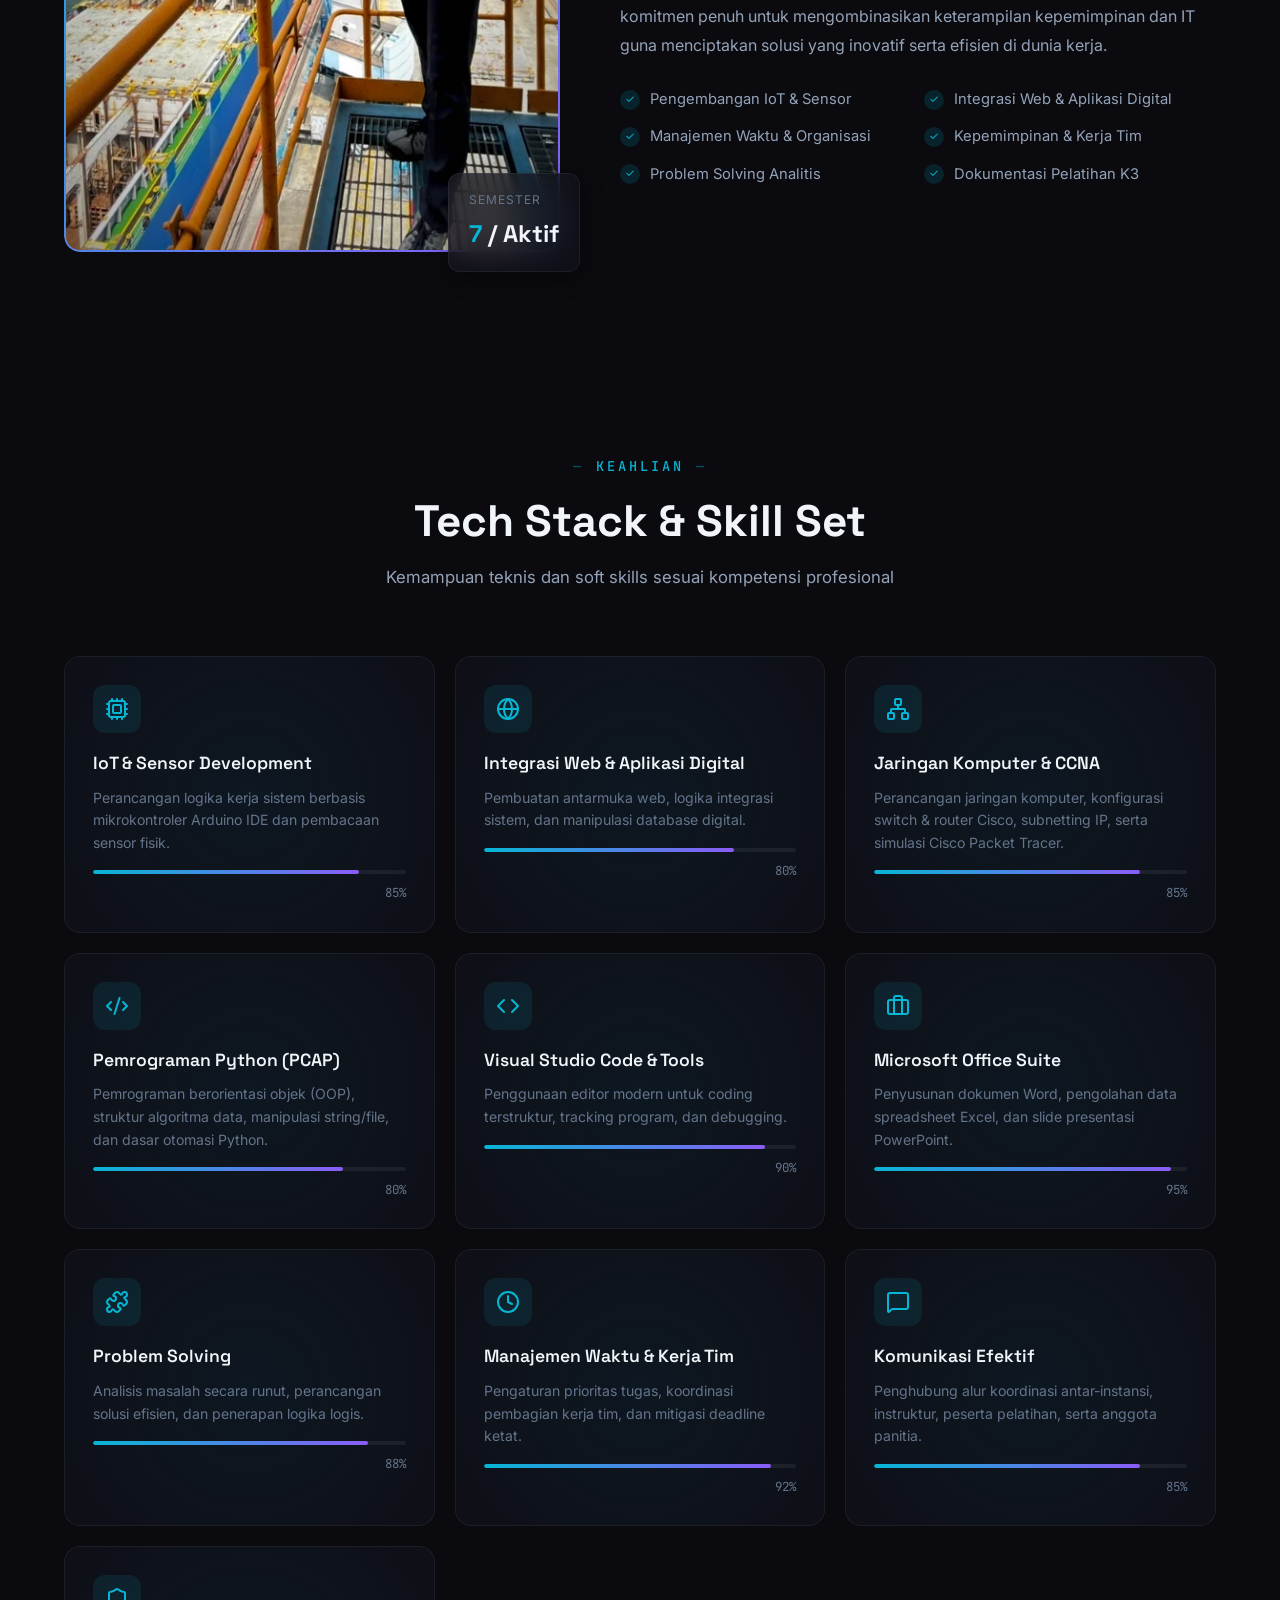
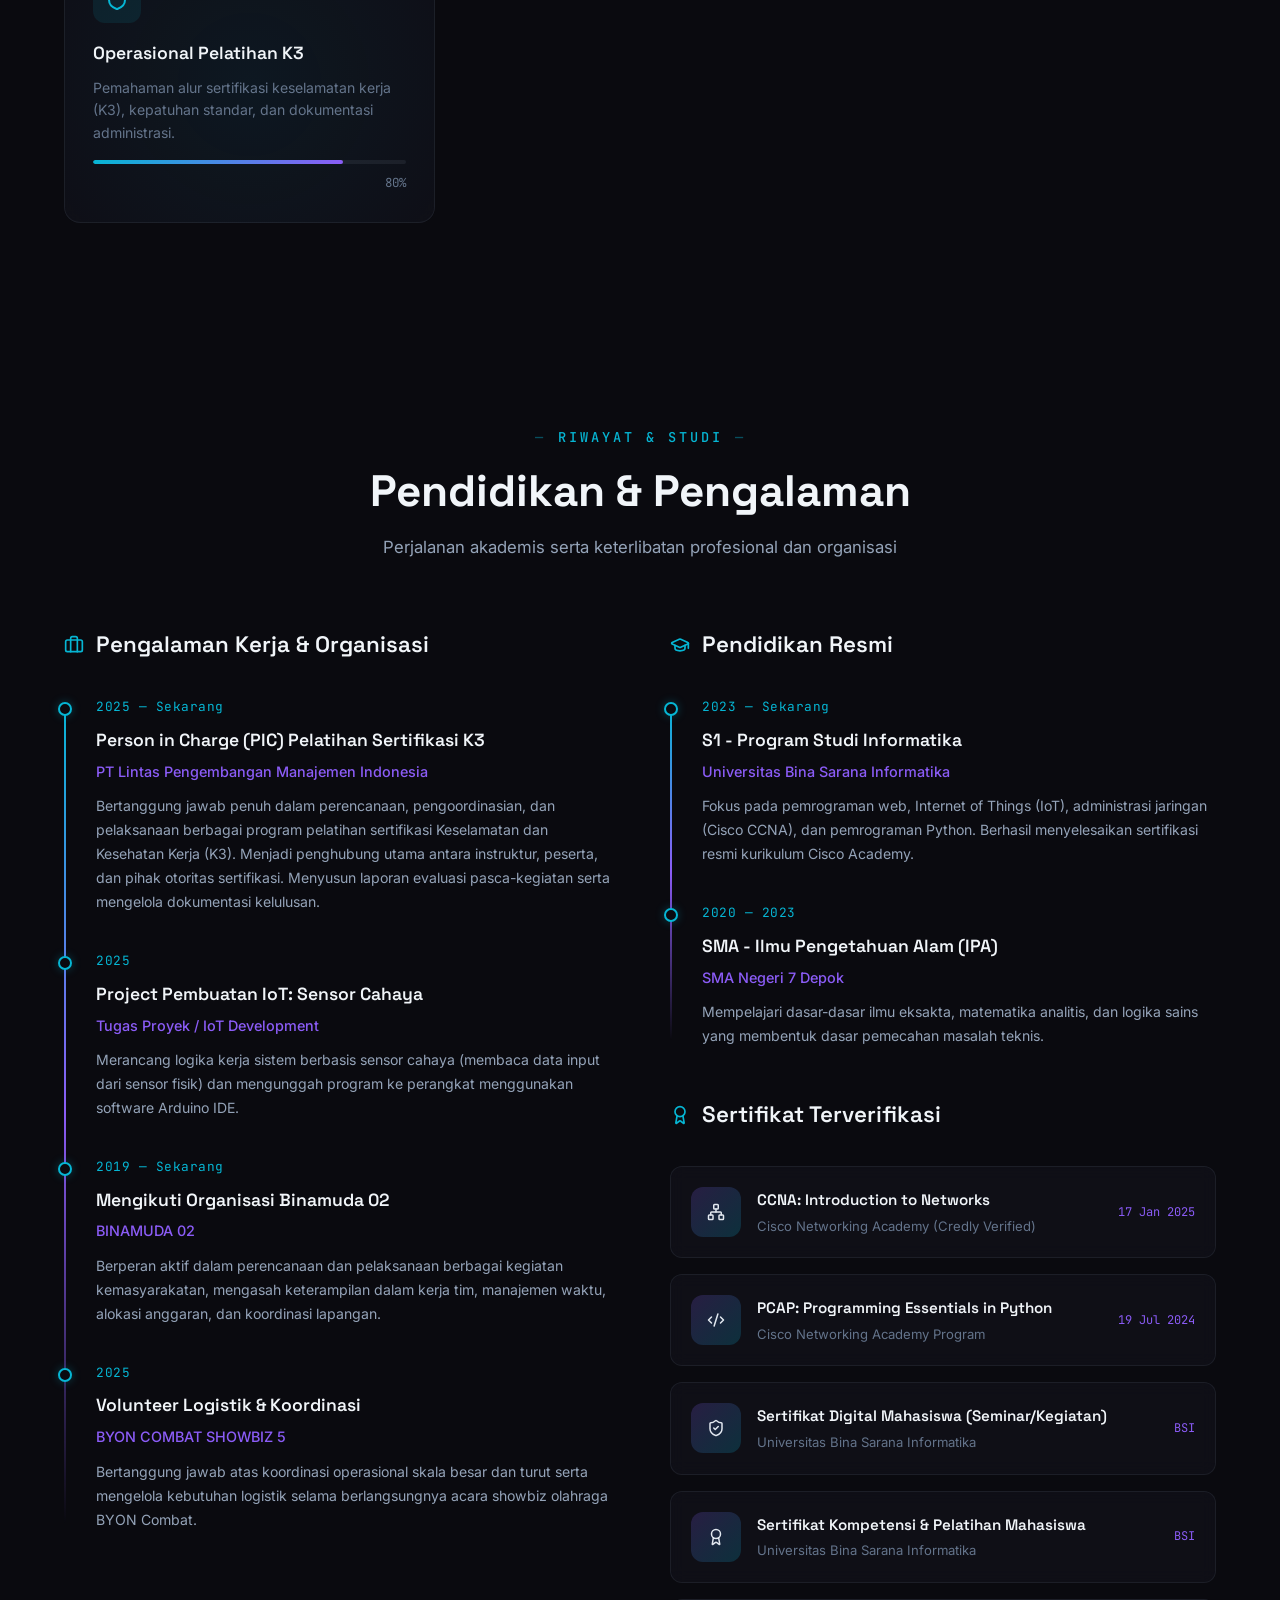
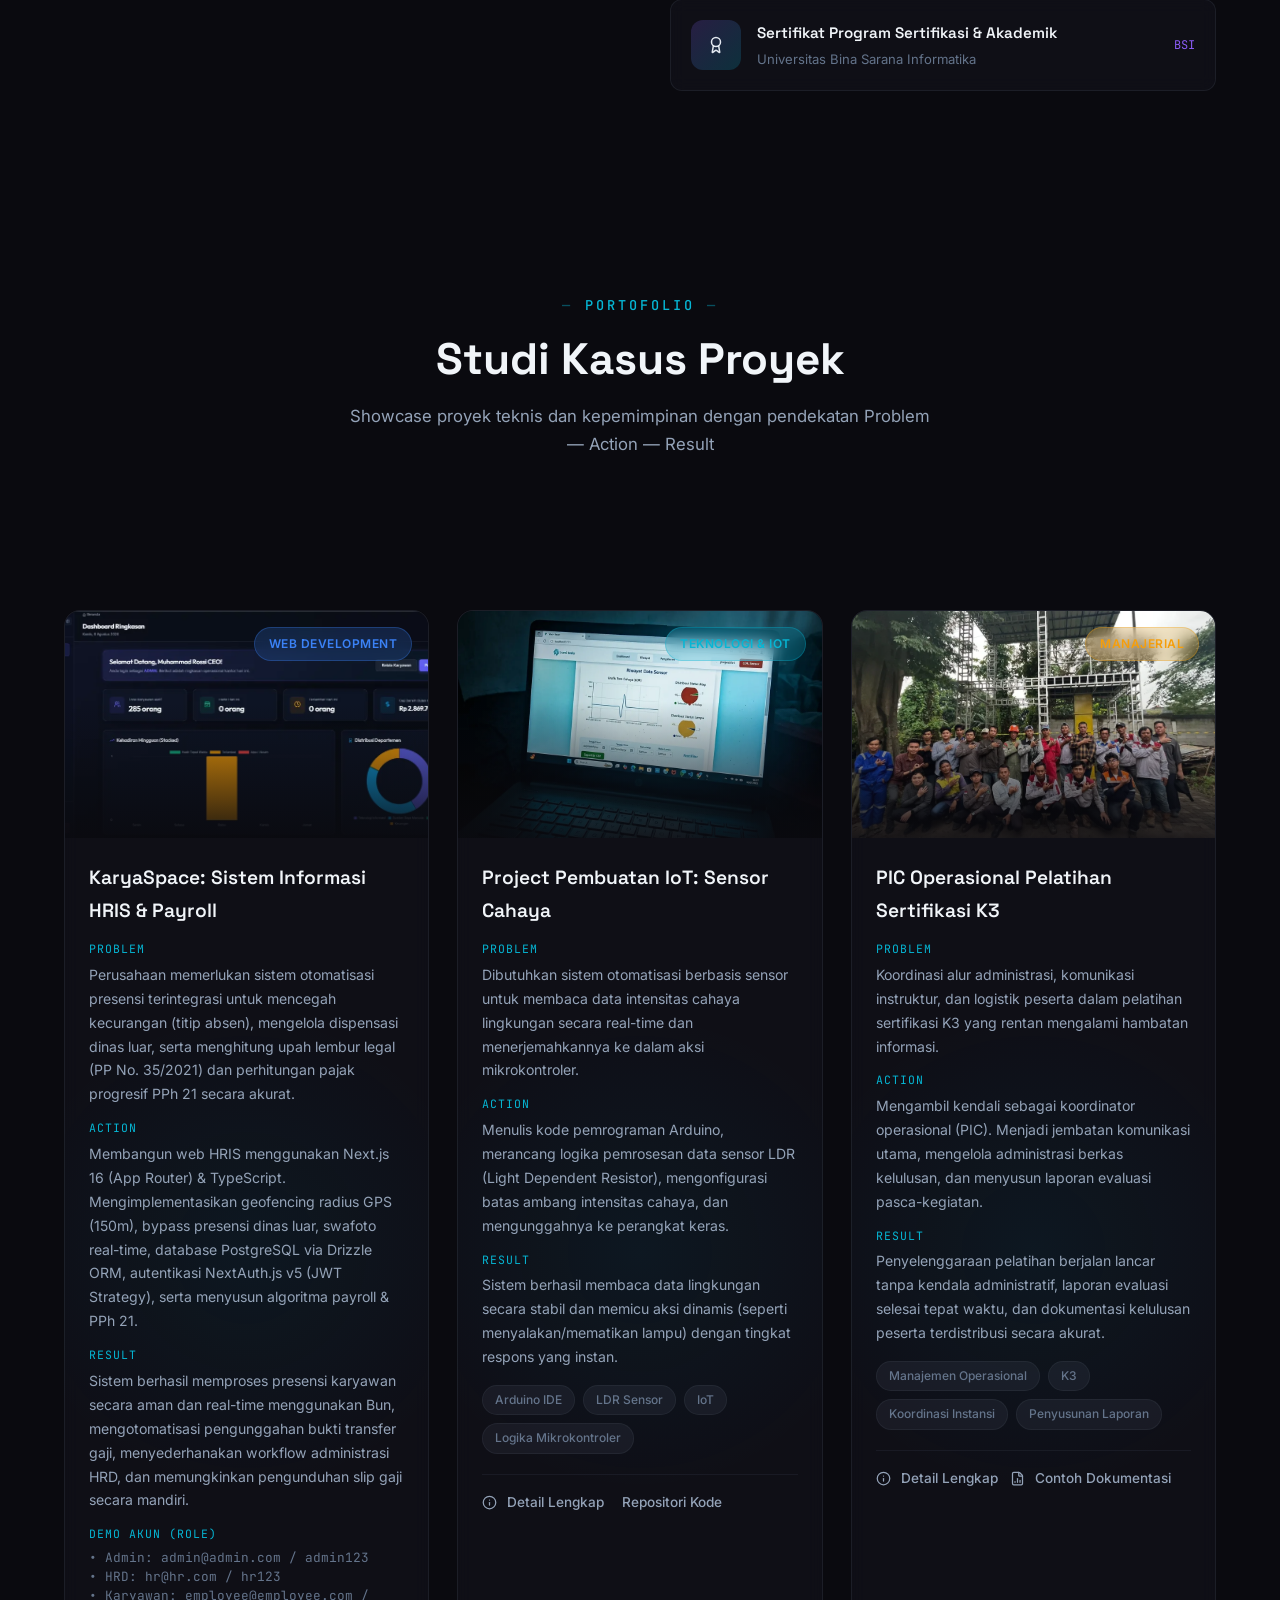
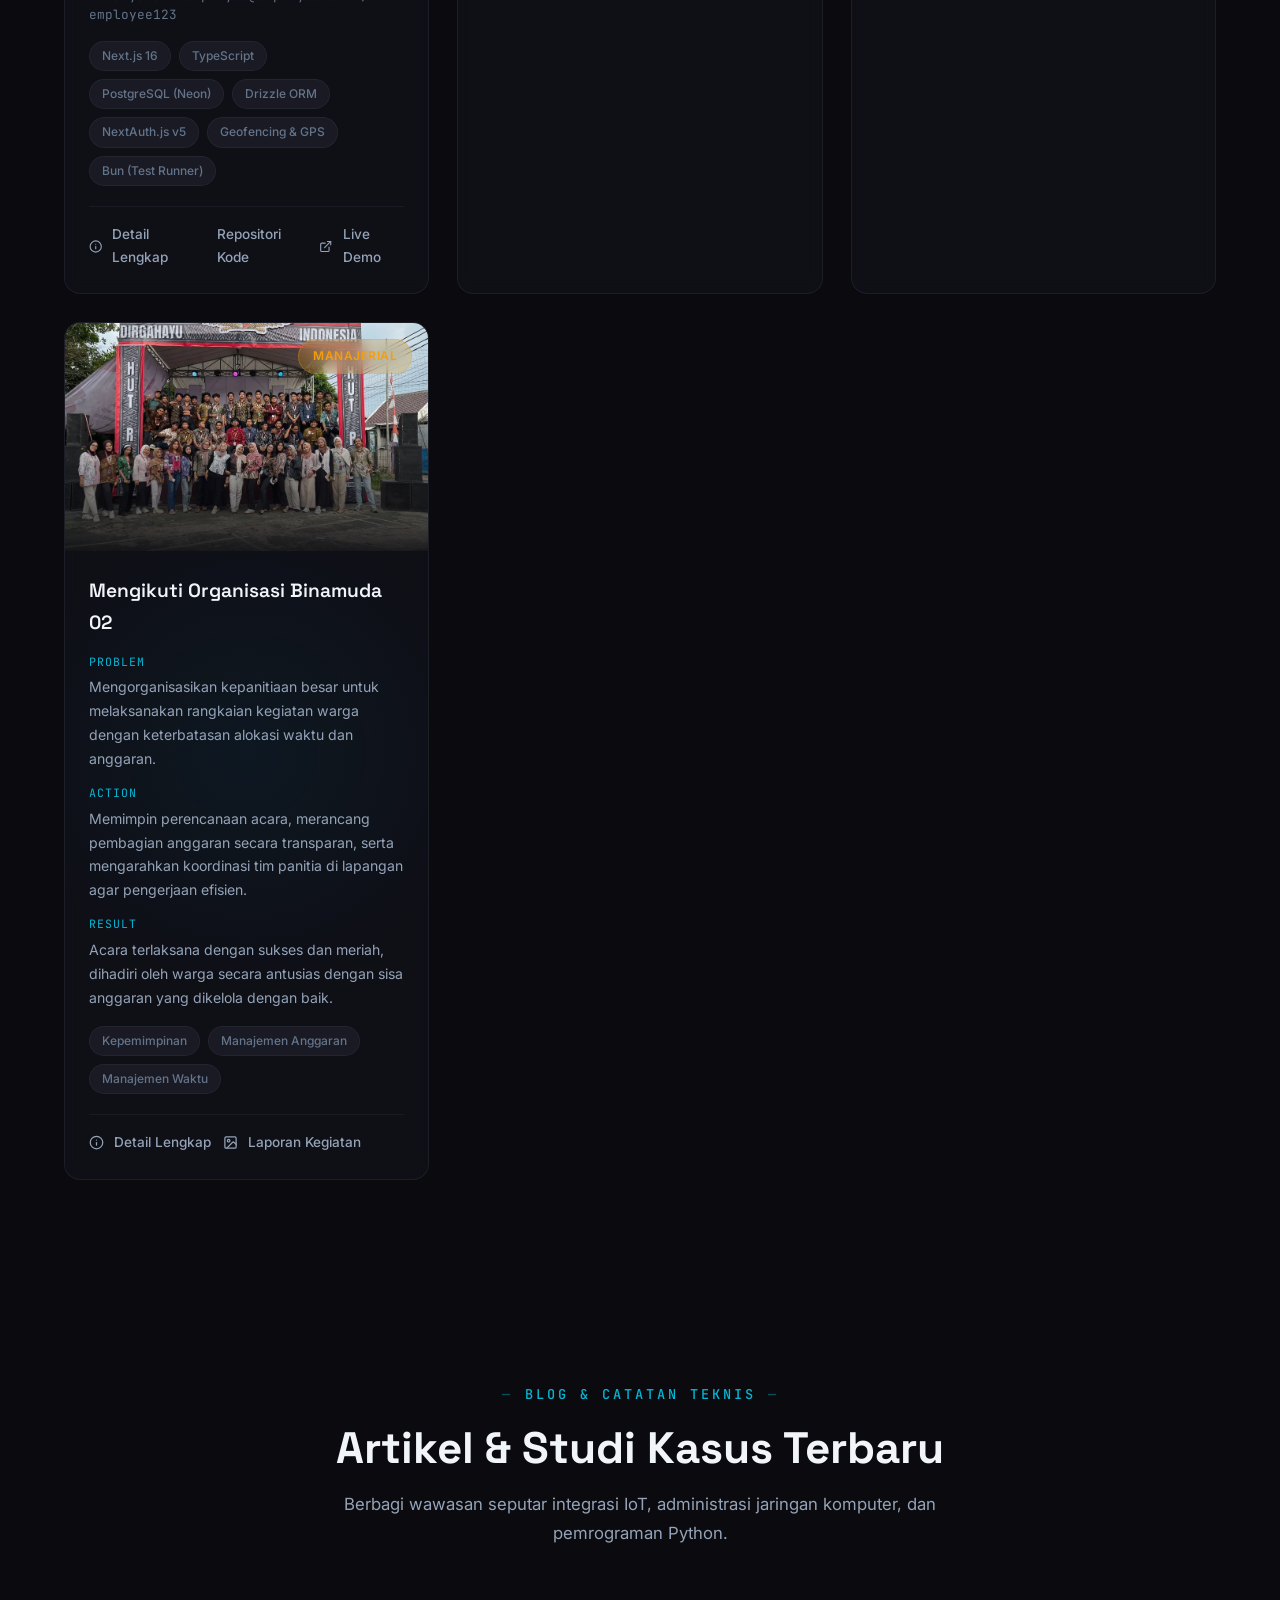
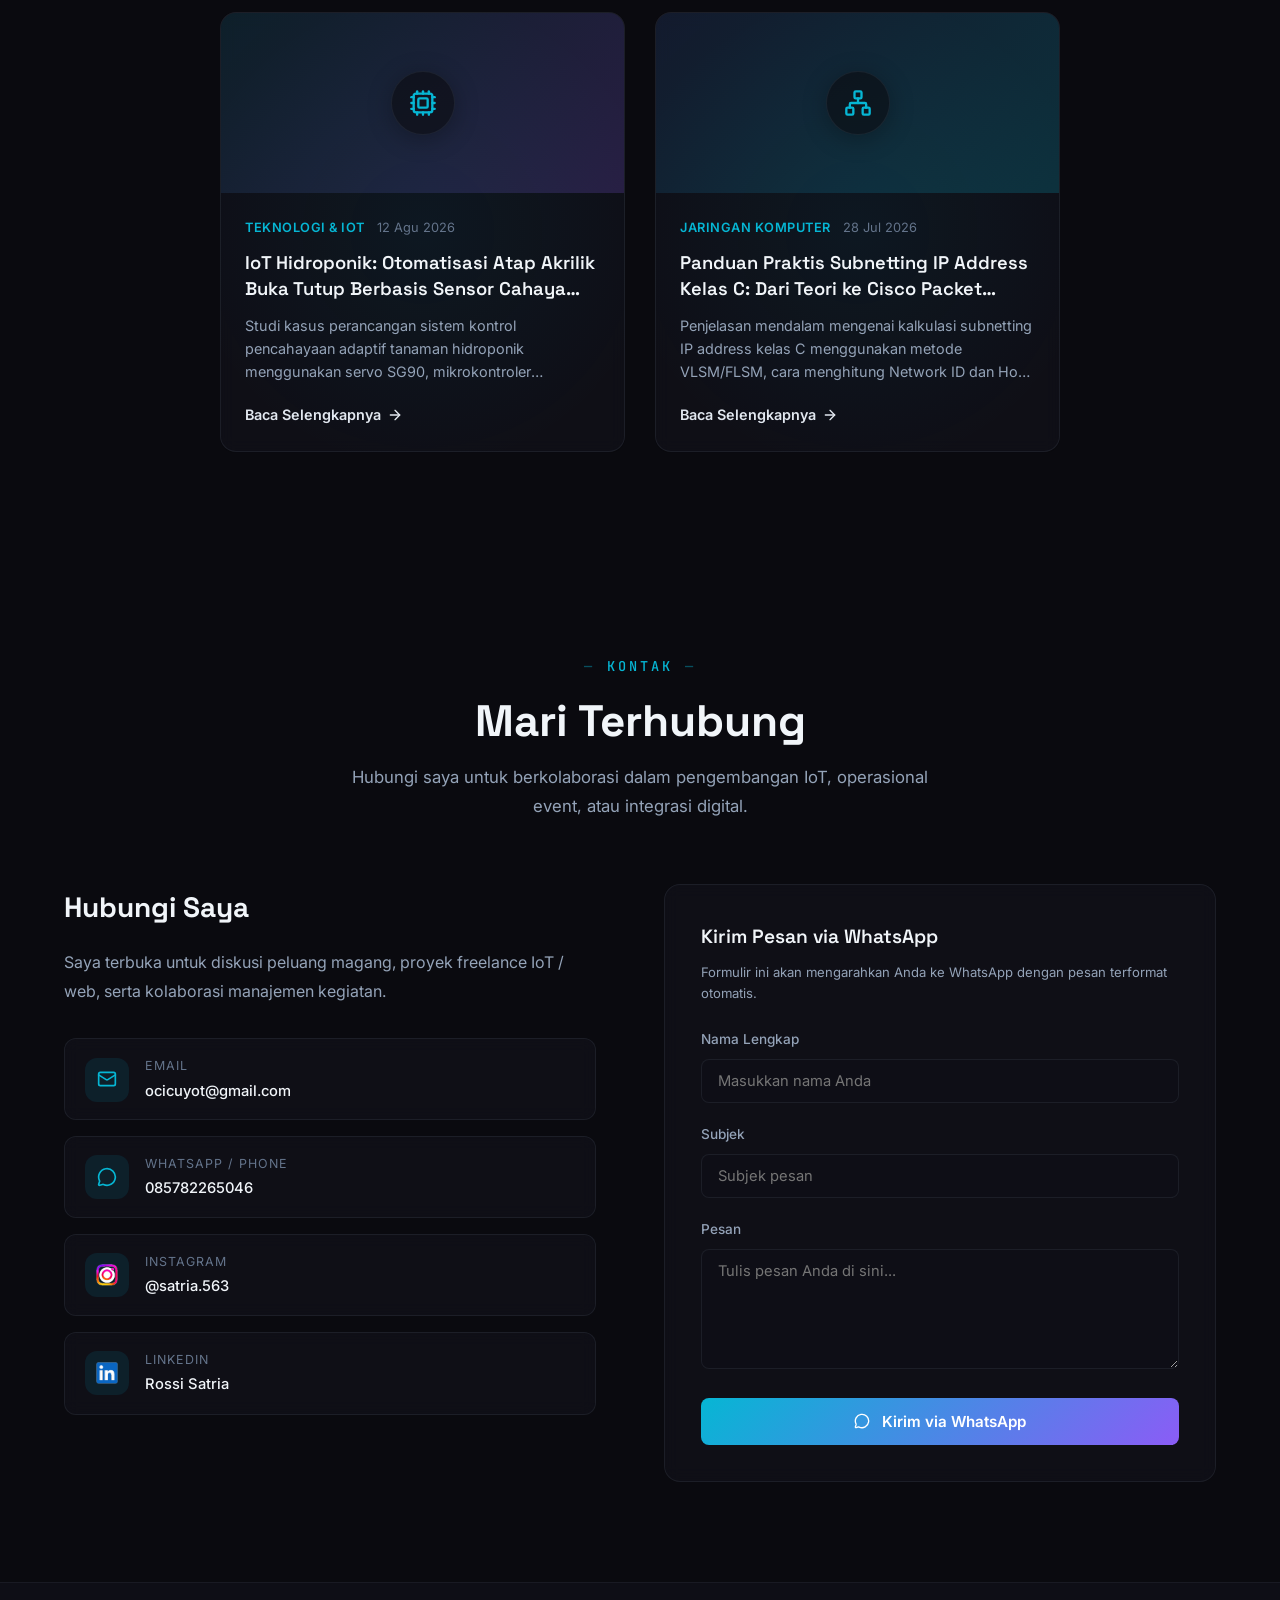
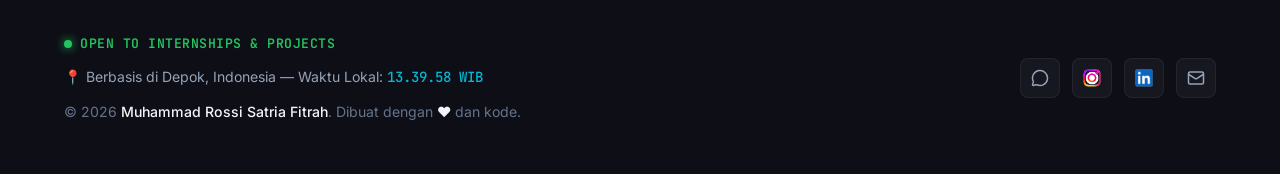
==== commit 29d1d104: "Update formatting and text in index.html" ====
--- a/index.html
+++ b/index.html
@@ -19,7 +19,8 @@
 
   <!-- Open Graph -->
   <meta property="og:title" content="Muhammad Rossi Satria Fitrah | Portofolio — IoT & Web Developer">
-  <meta property="og:description" content="Website portofolio resmi milik Muhammad Rossi Satria Fitrah. Mahasiswa Informatika, IoT & Full-Stack Web Developer, PIC Pelatihan Sertifikasi K3.">
+  <meta property="og:description"
+    content="Website portofolio resmi milik Muhammad Rossi Satria Fitrah. Mahasiswa Informatika, IoT & Full-Stack Web Developer, PIC Pelatihan Sertifikasi K3.">
   <meta property="og:type" content="website">
   <meta property="og:image" content="https://rossisatria.id/assets/images/profile.webp">
   <meta property="og:url" content="https://rossisatria.id/">
@@ -29,7 +30,8 @@
   <!-- Twitter Card -->
   <meta name="twitter:card" content="summary_large_image">
   <meta name="twitter:title" content="Muhammad Rossi Satria Fitrah | Portofolio">
-  <meta name="twitter:description" content="Website portofolio resmi milik Muhammad Rossi Satria Fitrah. Mahasiswa Informatika, IoT & Full-Stack Web Developer.">
+  <meta name="twitter:description"
+    content="Website portofolio resmi milik Muhammad Rossi Satria Fitrah. Mahasiswa Informatika, IoT & Full-Stack Web Developer.">
   <meta name="twitter:image" content="https://rossisatria.id/assets/images/profile.webp">
 
   <title>Muhammad Rossi Satria Fitrah | Portofolio</title>
@@ -68,7 +70,9 @@
   <!-- Google Fonts (preconnect for faster loading) -->
   <link rel="preconnect" href="https://fonts.googleapis.com">
   <link rel="preconnect" href="https://fonts.gstatic.com" crossorigin>
-  <link href="https://fonts.googleapis.com/css2?family=Inter:wght@300;400;500;600;700&family=Space+Grotesk:wght@400;500;600;700&family=JetBrains+Mono:wght@400;500&display=swap" rel="stylesheet">
+  <link
+    href="https://fonts.googleapis.com/css2?family=Inter:wght@300;400;500;600;700&family=Space+Grotesk:wght@400;500;600;700&family=JetBrains+Mono:wght@400;500&display=swap"
+    rel="stylesheet">
 
   <!-- Stylesheet -->
   <link rel="stylesheet" href="css/style.css">
@@ -165,7 +169,8 @@
         </div>
 
         <p class="hero__description">
-          Muhammad Rossi Satria Fitrah — Mahasiswa semester 7 program studi Informatika di Universitas Bina Sarana Informatika.
+          Muhammad Rossi Satria Fitrah — Mahasiswa semester 7 program studi Informatika di Universitas Bina Sarana
+          Informatika.
           Memadukan keahlian teknis pengembangan IoT & integrasi web dengan rekam jejak manajerial sebagai PIC
           operasional pelatihan sertifikasi K3.
         </p>
@@ -182,7 +187,8 @@
 
       <div class="hero__image-wrapper">
         <div class="hero__image-glow"></div>
-        <img src="assets/images/profile.webp" alt="Foto Muhammad Rossi Satria Fitrah" class="hero__image" width="320" height="460" loading="eager">
+        <img src="assets/images/profile.webp" alt="Foto Muhammad Rossi Satria Fitrah" class="hero__image" width="320"
+          height="460" loading="eager">
       </div>
     </div>
   </section>
@@ -215,7 +221,8 @@
           <h3>Teknologi Informasi dengan <span class="gradient-text">Rekam Jejak Operasional</span></h3>
 
           <p>
-            Muhammad Rossi Satria Fitrah adalah mahasiswa semester 7 program studi Informatika dengan kemampuan analitis dan pemecahan masalah
+            Muhammad Rossi Satria Fitrah adalah mahasiswa semester 7 program studi Informatika dengan kemampuan analitis
+            dan pemecahan masalah
             yang tajam. Saya memadukan keahlian teknis dalam pengembangan IoT, aplikasi digital, dan integrasi web
             dengan rekam jejak manajerial sebagai PIC operasional pelatihan sertifikasi K3 di PT Lintas Pengembangan
             Manajemen Indonesia.
@@ -288,7 +295,8 @@
         <div class="skill-card reveal reveal-delay-2">
           <div class="skill-card__icon"><i data-lucide="network"></i></div>
           <div class="skill-card__name">Jaringan Komputer & CCNA</div>
-          <div class="skill-card__description">Perancangan jaringan komputer, konfigurasi switch & router Cisco, subnetting IP, serta simulasi Cisco Packet Tracer.</div>
+          <div class="skill-card__description">Perancangan jaringan komputer, konfigurasi switch & router Cisco,
+            subnetting IP, serta simulasi Cisco Packet Tracer.</div>
           <div class="skill-card__bar">
             <div class="skill-card__bar-fill" data-width="85%"></div>
           </div>
@@ -298,7 +306,8 @@
         <div class="skill-card reveal reveal-delay-3">
           <div class="skill-card__icon"><i data-lucide="code-2"></i></div>
           <div class="skill-card__name">Pemrograman Python (PCAP)</div>
-          <div class="skill-card__description">Pemrograman berorientasi objek (OOP), struktur algoritma data, manipulasi string/file, dan dasar otomasi Python.</div>
+          <div class="skill-card__description">Pemrograman berorientasi objek (OOP), struktur algoritma data, manipulasi
+            string/file, dan dasar otomasi Python.</div>
           <div class="skill-card__bar">
             <div class="skill-card__bar-fill" data-width="80%"></div>
           </div>
@@ -453,7 +462,8 @@
               <div class="timeline__title">S1 - Program Studi Informatika</div>
               <div class="timeline__company">Universitas Bina Sarana Informatika</div>
               <div class="timeline__description">
-                Fokus pada pemrograman web, Internet of Things (IoT), administrasi jaringan (Cisco CCNA), dan pemrograman Python. Berhasil menyelesaikan sertifikasi resmi kurikulum Cisco Academy.
+                Fokus pada pemrograman web, Internet of Things (IoT), administrasi jaringan (Cisco CCNA), dan
+                pemrograman Python. Berhasil menyelesaikan sertifikasi resmi kurikulum Cisco Academy.
               </div>
             </div>
 
@@ -609,7 +619,8 @@
               <a href="#" class="project-card__link project-card__link--detail" data-project="karyaspace">
                 <i data-lucide="info"></i> Detail Lengkap
               </a>
-              <a href="https://github.com/satria563/PENGAJIAN-KARYA-SPACE" target="_blank" rel="noopener" class="project-card__link">
+              <a href="https://github.com/satria563/PENGAJIAN-KARYA-SPACE" target="_blank" rel="noopener"
+                class="project-card__link">
                 <i data-lucide="github"></i> Repositori Kode
               </a>
               <a href="https://karyaspace.vercel.app" target="_blank" rel="noopener" class="project-card__link">
@@ -622,8 +633,8 @@
         <!-- Project 2: IoT Sensor Cahaya -->
         <div class="project-card reveal reveal-delay-1" data-category="tech" data-project="iot">
           <div class="project-card__image-wrapper">
-            <img src="assets/images/projects/project-iot.webp" alt="Project IoT Sensor Cahaya" class="project-card__image"
-              loading="lazy">
+            <img src="assets/images/projects/project-iot.webp" alt="Project IoT Sensor Cahaya"
+              class="project-card__image" loading="lazy">
             <div class="project-card__overlay"></div>
             <span class="project-card__category-badge project-card__category-badge--networking">Teknologi & IoT</span>
           </div>
@@ -659,7 +670,8 @@
               <a href="#" class="project-card__link project-card__link--detail" data-project="iot">
                 <i data-lucide="info"></i> Detail Lengkap
               </a>
-              <a href="https://github.com/satria563/iot-ldr-sensor" target="_blank" rel="noopener" class="project-card__link">
+              <a href="https://github.com/satria563/iot-ldr-sensor" target="_blank" rel="noopener"
+                class="project-card__link">
                 <i data-lucide="github"></i> Repositori Kode
               </a>
             </div>
@@ -716,8 +728,8 @@
         <!-- Project 4: Mengikuti organisasi Binamuda 02 -->
         <div class="project-card reveal reveal-delay-3" data-category="managerial" data-project="binamuda">
           <div class="project-card__image-wrapper">
-            <img src="assets/images/binamuda/binamuda-large-group.webp" alt="Mengikuti Organisasi Binamuda 02" class="project-card__image"
-              loading="lazy">
+            <img src="assets/images/binamuda/binamuda-large-group.webp" alt="Mengikuti Organisasi Binamuda 02"
+              class="project-card__image" loading="lazy">
             <div class="project-card__overlay"></div>
             <span class="project-card__category-badge project-card__category-badge--managerial">Manajerial</span>
           </div>
@@ -769,7 +781,8 @@
       <div class="section-header reveal">
         <p class="section-label">Blog & Catatan Teknis</p>
         <h2 class="section-title">Artikel & Studi Kasus Terbaru</h2>
-        <p class="section-subtitle">Berbagi wawasan seputar integrasi IoT, administrasi jaringan komputer, dan pemrograman Python.</p>
+        <p class="section-subtitle">Berbagi wawasan seputar integrasi IoT, administrasi jaringan komputer, dan
+          pemrograman Python.</p>
       </div>
 
       <div class="blog__grid">
@@ -783,9 +796,11 @@
               <span class="blog-card__category">Teknologi & IoT</span>
               <span class="blog-card__date">12 Agu 2026</span>
             </div>
-            <h3 class="blog-card__title">IoT Hidroponik: Otomatisasi Atap Akrilik Buka Tutup Berbasis Sensor Cahaya LDR & ESP8266</h3>
+            <h3 class="blog-card__title">IoT Hidroponik: Otomatisasi Atap Akrilik Buka Tutup Berbasis Sensor Cahaya LDR
+              & ESP8266</h3>
             <p class="blog-card__excerpt">
-              Studi kasus perancangan sistem kontrol pencahayaan adaptif tanaman hidroponik menggunakan servo SG90, mikrokontroler ESP8266, dan mengatasi masalah pembacaan sensor analog ADC.
+              Studi kasus perancangan sistem kontrol pencahayaan adaptif tanaman hidroponik menggunakan servo SG90,
+              mikrokontroler ESP8266, dan mengatasi masalah pembacaan sensor analog ADC.
             </p>
             <a href="#" class="blog-card__link" data-blog="ldr-sensor">
               Baca Selengkapnya <i data-lucide="arrow-right"></i>
@@ -803,9 +818,11 @@
               <span class="blog-card__category">Jaringan Komputer</span>
               <span class="blog-card__date">28 Jul 2026</span>
             </div>
-            <h3 class="blog-card__title">Panduan Praktis Subnetting IP Address Kelas C: Dari Teori ke Cisco Packet Tracer</h3>
+            <h3 class="blog-card__title">Panduan Praktis Subnetting IP Address Kelas C: Dari Teori ke Cisco Packet
+              Tracer</h3>
             <p class="blog-card__excerpt">
-              Penjelasan mendalam mengenai kalkulasi subnetting IP address kelas C menggunakan metode VLSM/FLSM, cara menghitung Network ID dan Host range, serta simulasinya pada switch & router Cisco.
+              Penjelasan mendalam mengenai kalkulasi subnetting IP address kelas C menggunakan metode VLSM/FLSM, cara
+              menghitung Network ID dan Host range, serta simulasinya pada switch & router Cisco.
             </p>
             <a href="#" class="blog-card__link" data-blog="subnetting-ccna">
               Baca Selengkapnya <i data-lucide="arrow-right"></i>
@@ -875,7 +892,8 @@
 
         <form class="contact__form reveal reveal-delay-2" id="contact-form">
           <div class="contact__form-title">Kirim Pesan via WhatsApp</div>
-          <p class="contact__form-subtitle">Formulir ini akan mengarahkan Anda ke WhatsApp dengan pesan terformat otomatis.</p>
+          <p class="contact__form-subtitle">Formulir ini akan mengarahkan Anda ke WhatsApp dengan pesan terformat
+            otomatis.</p>
 
           <div class="form-group">
             <label for="contact-name">Nama Lengkap</label>
@@ -922,16 +940,17 @@
       </div>
 
       <div class="footer__socials">
-        <a href="https://wa.me/6285782265046" target="_blank" rel="noopener" class="footer__social-link footer__social-link--whatsapp"
-          aria-label="WhatsApp" id="footer-whatsapp"><i data-lucide="message-circle"></i></a>
-        <a href="https://instagram.com/satria.563" target="_blank" rel="noopener" class="footer__social-link footer__social-link--instagram"
-          aria-label="Instagram" id="footer-instagram"><img src="assets/images/logos/logo-instagram.png" alt="Instagram"
-            class="footer__social-logo"></a>
+        <a href="https://wa.me/6285782265046" target="_blank" rel="noopener"
+          class="footer__social-link footer__social-link--whatsapp" aria-label="WhatsApp" id="footer-whatsapp"><i
+            data-lucide="message-circle"></i></a>
+        <a href="https://instagram.com/satria.563" target="_blank" rel="noopener"
+          class="footer__social-link footer__social-link--instagram" aria-label="Instagram" id="footer-instagram"><img
+            src="assets/images/logos/logo-instagram.png" alt="Instagram" class="footer__social-logo"></a>
         <a href="https://linkedin.com/in/muhammad-rossi-satria-fitrah-6a04492ab" target="_blank" rel="noopener"
           class="footer__social-link footer__social-link--linkedin" aria-label="LinkedIn" id="footer-linkedin"><img
             src="assets/images/logos/logo-linkedin.png" alt="LinkedIn" class="footer__social-logo"></a>
-        <a href="mailto:ocicuyot@gmail.com" class="footer__social-link footer__social-link--email" aria-label="Email" id="footer-email"><i
-            data-lucide="mail"></i></a>
+        <a href="mailto:ocicuyot@gmail.com" class="footer__social-link footer__social-link--email" aria-label="Email"
+          id="footer-email"><i data-lucide="mail"></i></a>
       </div>
     </div>
   </footer>
@@ -943,7 +962,7 @@
       <button class="modal__close" id="modal-close" aria-label="Tutup modal">
         <i data-lucide="x"></i>
       </button>
-      
+
       <div class="modal__content">
         <!-- Gallery Slider -->
         <div class="modal__gallery" id="modal-gallery-container">
@@ -987,7 +1006,8 @@
               <div class="modal__section">
                 <h3 class="modal__section-title"><i data-lucide="zap"></i> Tantangan Terbesar & Solusi</h3>
                 <div class="modal__challenge-box">
-                  <p style="margin-bottom: 8px;"><strong>Tantangan:</strong> <span id="modal-challenge">Deskripsi tantangan...</span></p>
+                  <p style="margin-bottom: 8px;"><strong>Tantangan:</strong> <span id="modal-challenge">Deskripsi
+                      tantangan...</span></p>
                   <p><strong>Solusi:</strong> <span id="modal-solution">Deskripsi solusi...</span></p>
                 </div>
               </div>
@@ -1026,7 +1046,7 @@
       <button class="modal__close" id="cert-modal-close" aria-label="Tutup modal">
         <i data-lucide="x"></i>
       </button>
-      
+
       <div class="modal__content">
         <!-- Visual Mockup of Digital Certificate -->
         <div class="modal__cert-sheet-container">
@@ -1078,14 +1098,16 @@
             <div class="modal__side">
               <div class="modal__section">
                 <h3 class="modal__section-title"><i data-lucide="calendar"></i> Informasi Kredensial</h3>
-                <p style="margin-bottom: 8px;"><strong>Tanggal Rilis:</strong> <span id="cert-modal-date">Maret 2026</span></p>
+                <p style="margin-bottom: 8px;"><strong>Tanggal Rilis:</strong> <span id="cert-modal-date">Maret
+                    2026</span></p>
                 <p><strong>Penerbit:</strong> <span id="cert-modal-issuer">PT LPMI / Cisco</span></p>
               </div>
 
               <div class="modal__section modal__section--links">
                 <h3 class="modal__section-title"><i data-lucide="link"></i> Verifikasi</h3>
                 <div class="modal__links">
-                  <a href="#" target="_blank" rel="noopener" class="btn btn--primary btn--sm" id="cert-modal-link-verify" style="width: 100%;">
+                  <a href="#" target="_blank" rel="noopener" class="btn btn--primary btn--sm"
+                    id="cert-modal-link-verify" style="width: 100%;">
                     <i data-lucide="shield-check"></i> Verifikasi Kredensial
                   </a>
                 </div>
@@ -1100,19 +1122,22 @@
   <!-- ========== BLOG MODAL ========== -->
   <div class="modal" id="blog-modal" aria-hidden="true">
     <div class="modal__overlay" id="blog-modal-overlay"></div>
-    <div class="modal__container" role="dialog" aria-modal="true" aria-labelledby="blog-modal-title" style="max-width: 850px;">
+    <div class="modal__container" role="dialog" aria-modal="true" aria-labelledby="blog-modal-title"
+      style="max-width: 850px;">
       <button class="modal__close" id="blog-modal-close" aria-label="Tutup modal">
         <i data-lucide="x"></i>
       </button>
-      
+
       <div class="modal__content">
         <div class="modal__body" style="padding-top: 30px;">
           <div class="modal__header" style="margin-bottom: 24px;">
             <div class="blog-card__meta" style="margin-bottom: 8px;">
               <span class="modal__badge" id="blog-modal-badge" style="margin-right: 12px;">Kategori</span>
-              <span id="blog-modal-date" style="font-size: 0.85rem; color: var(--text-muted);"><i data-lucide="calendar" style="width:14px; height:14px; margin-right:4px;"></i> 12 Agu 2026</span>
-            </div>
-            <h2 class="modal__title" id="blog-modal-title" style="font-size: 1.8rem; line-height: 1.3;">Judul Artikel</h2>
+              <span id="blog-modal-date" style="font-size: 0.85rem; color: var(--text-muted);"><i data-lucide="calendar"
+                  style="width:14px; height:14px; margin-right:4px;"></i> 12 Agu 2026</span>
+            </div>
+            <h2 class="modal__title" id="blog-modal-title" style="font-size: 1.8rem; line-height: 1.3;">Judul Artikel
+            </h2>
           </div>
 
           <div class="modal__blog-content" id="blog-modal-text">
